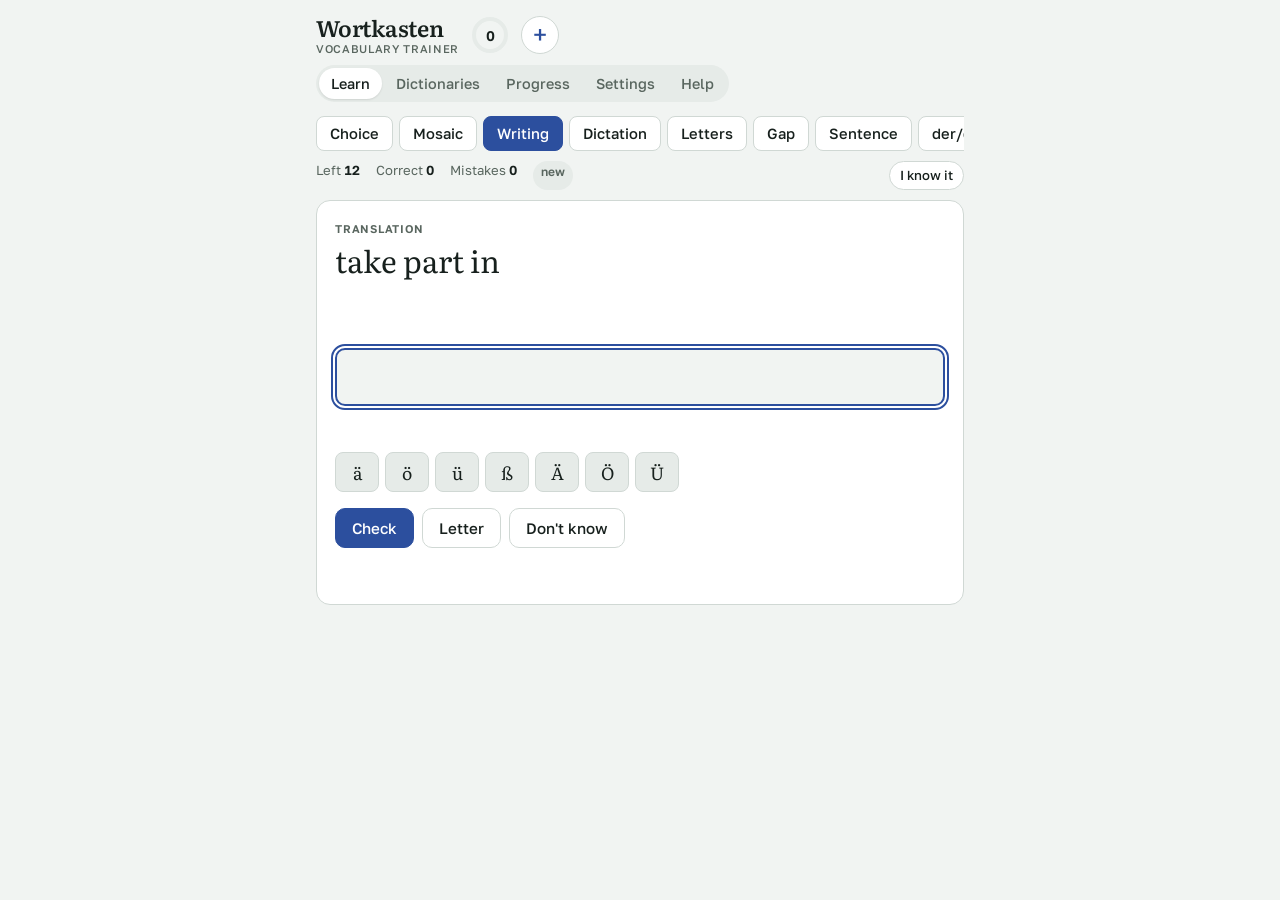
==== index.html @ f20351fc "Add files via upload" ====
<!doctype html>
<html lang="en">
<head>
<meta charset="utf-8">
<meta name="viewport" content="width=device-width,initial-scale=1,viewport-fit=cover">
<meta name="apple-mobile-web-app-capable" content="yes">
<meta name="mobile-web-app-capable" content="yes">
<meta name="apple-mobile-web-app-title" content="Wortkasten">
<meta name="apple-mobile-web-app-status-bar-style" content="default">
<meta name="theme-color" content="#F1F4F2">
<link rel="apple-touch-icon" href="icon.png">
<link rel="icon" type="image/png" href="icon.png">
<script>window.WK_STANDALONE=true;</script>
<style>:root{padding-top:env(safe-area-inset-top,0px);padding-bottom:env(safe-area-inset-bottom,0px)}body{margin:0}img{max-width:100%}[hidden]{display:none!important}</style>
</head>
<body>
<title>Wortkasten</title>
<meta name="claude:viewport-fit-sides" content="cover">
<link rel="preconnect" href="https://fonts.googleapis.com">
<link rel="preconnect" href="https://fonts.gstatic.com" crossorigin>
<link rel="stylesheet" href="https://fonts.googleapis.com/css2?family=Golos+Text:wght@400;500;600&family=Literata:opsz,wght@7..72,400;7..72,600&display=swap">
<style>
/* Layout: one narrow column, app header with view switcher, exercise switcher as chips, a single task card. */
:root{
  --bg:#F1F4F2; --surface:#FFFFFF; --surface2:#E6EBE8; --line:#D0D8D4;
  --fg:#17201D; --muted:#59665F;
  --accent:#2C4F9E; --accent-fg:#FFFFFF; --accent-soft:#E2E8F6;
  --ok:#1F7446; --ok-soft:#DFF0E6; --err:#B0281F; --err-soft:#F7E0DD;
  --hint:#8F620E; --hint-soft:#F5EAD2;
  --p-done:#1F3B73; --p-review:#1B8A84; --p-learn:#7FC6DA;
  --p-done-soft:#E1E7F4; --p-review-soft:#D8EFED; --p-learn-soft:#DDF0F6; --p-learn-ink:#1C6377; --p-known:#A9B6CC;
  --font-ui:"Golos Text", system-ui, -apple-system, "Segoe UI", Roboto, sans-serif;
  --font-word:"Literata", Georgia, "Times New Roman", serif;
}
@media (prefers-color-scheme: dark){
  :root:not([data-theme="light"]){
    --bg:#111513; --surface:#1A201D; --surface2:#242B28; --line:#34403B;
    --fg:#E5ECE8; --muted:#9AA8A1;
    --accent:#8EA9F2; --accent-fg:#0E1526; --accent-soft:#232E4A;
    --ok:#6FCB95; --ok-soft:#1C3327; --err:#F08C80; --err-soft:#3E2220;
    --hint:#E2B45E; --hint-soft:#3A2F18;
    --p-done:#7D9BE8; --p-review:#3DBDB1; --p-learn:#2E7488;
    --p-done-soft:#1E2943; --p-review-soft:#173733; --p-learn-soft:#183039; --p-learn-ink:#8FD3E6; --p-known:#4E5D7A;
    color-scheme:dark;
  }
}
:root[data-theme="dark"]{
  --bg:#111513; --surface:#1A201D; --surface2:#242B28; --line:#34403B;
  --fg:#E5ECE8; --muted:#9AA8A1;
  --accent:#8EA9F2; --accent-fg:#0E1526; --accent-soft:#232E4A;
  --ok:#6FCB95; --ok-soft:#1C3327; --err:#F08C80; --err-soft:#3E2220;
  --hint:#E2B45E; --hint-soft:#3A2F18;
  --p-done:#7D9BE8; --p-review:#3DBDB1; --p-learn:#2E7488;
  --p-done-soft:#1E2943; --p-review-soft:#173733; --p-learn-soft:#183039; --p-learn-ink:#8FD3E6; --p-known:#4E5D7A;
  color-scheme:dark;
}
*{box-sizing:border-box}
html,body{background:var(--bg)}
body{color:var(--fg);font-family:var(--font-ui);font-size:16px;line-height:1.45;-webkit-text-size-adjust:100%}
button{font-family:inherit}
.wrap{max-width:680px;margin:0 auto;padding-left:max(16px,env(safe-area-inset-left,0px));padding-right:max(16px,env(safe-area-inset-right,0px));padding-block:10px 48px}
header.top{display:flex;align-items:center;justify-content:space-between;gap:10px 16px;flex-wrap:wrap;padding-block:6px 12px}
.brand{font-family:var(--font-word);font-weight:600;font-size:1.4rem;letter-spacing:-.01em;line-height:1.1}
.brand small{display:block;font-family:var(--font-ui);font-size:.7rem;font-weight:500;color:var(--muted);letter-spacing:.06em;text-transform:uppercase;margin-top:2px}
nav.views{display:flex;background:var(--surface2);border-radius:999px;padding:3px;gap:2px;max-width:100%;overflow-x:auto}
nav.views button{flex:none;border:0;background:transparent;color:var(--muted);font-weight:500;font-size:.9rem;padding:7px 12px;border-radius:999px;cursor:pointer}
nav.views button.on{background:var(--surface);color:var(--fg);box-shadow:0 1px 2px rgba(0,0,0,.1)}
.chips{display:flex;gap:6px;overflow-x:auto;padding-block:2px 10px;scrollbar-width:none}
.chips::-webkit-scrollbar{display:none}
.chip{flex:none;border:1px solid var(--line);background:var(--surface);color:var(--fg);font-weight:500;font-size:.92rem;padding:8px 13px;border-radius:8px;cursor:pointer}
.chip.on{background:var(--accent);border-color:var(--accent);color:var(--accent-fg)}
.stat{display:flex;gap:6px 16px;flex-wrap:wrap;font-size:.82rem;color:var(--muted);padding-block:0 10px;font-variant-numeric:tabular-nums}
.stat b{color:var(--fg);font-weight:600}
.pill{display:inline-block;font-size:.75rem;font-weight:600;padding:2px 8px;border-radius:999px;background:var(--surface2);color:var(--muted)}
.pill.new{background:var(--surface2);color:var(--muted)}
.pill.learning{background:var(--p-learn-soft);color:var(--p-learn-ink)}
.pill.review{background:var(--p-review-soft);color:var(--p-review)}
.pill.done{background:var(--p-done-soft);color:var(--p-done)}
.pill.known{background:var(--surface2);color:var(--muted)}
.knowbtn{margin-left:auto;border:1px solid var(--line);background:var(--surface);color:var(--fg);font:inherit;font-size:.82rem;font-weight:500;padding:4px 10px;border-radius:999px;cursor:pointer}
.knowbtn:focus-visible{outline:2px solid var(--accent);outline-offset:2px}
.listen{display:flex;flex-direction:column;gap:10px}
.listen .row{gap:8px}
.play svg{width:18px;height:18px;vertical-align:-3px;margin-right:6px}
.arts{display:grid;grid-template-columns:repeat(3,1fr);gap:8px}
.art{font-family:var(--font-word);font-size:1.3rem;padding:14px 8px;border:1px solid var(--line);border-radius:10px;background:var(--surface);color:var(--fg);cursor:pointer}
.art.right{background:var(--ok-soft);border-color:var(--ok)}
.art.wrong{background:var(--err-soft);border-color:var(--err)}
.art:disabled{cursor:default;color:var(--fg)}
.art:focus-visible{outline:2px solid var(--accent);outline-offset:2px}
.selrow{display:flex;gap:10px;align-items:baseline;padding:9px 2px;border-top:1px solid var(--line);cursor:pointer;font-size:.95rem}
.selrow input{width:20px;height:20px;accent-color:var(--accent);flex:none;align-self:center}
.selbar{display:flex;gap:8px;flex-wrap:wrap;align-items:center;position:sticky;top:env(safe-area-inset-top,0px);background:var(--bg);padding-block:8px;z-index:5}
.tbtn{background:none;border:0;color:var(--bg);font:inherit;font-weight:600;text-decoration:underline;cursor:pointer;padding:0}
.task{background:var(--surface);border:1px solid var(--line);border-radius:14px;padding:20px 18px;display:flex;flex-direction:column;gap:16px;min-height:280px}
.prompt{display:flex;align-items:flex-start;gap:10px}
.prompt-body{flex:1;min-width:0;display:flex;flex-direction:column;gap:4px}
.label{font-size:.7rem;letter-spacing:.07em;text-transform:uppercase;color:var(--muted);font-weight:600}
.prompt-main{font-family:var(--font-word);font-size:clamp(1.4rem,5.6vw,1.9rem);line-height:1.25;overflow-wrap:anywhere}
.prompt-main.sm{font-size:clamp(1.12rem,4.5vw,1.35rem)}
.say{flex:none;width:40px;height:40px;border-radius:50%;border:1px solid var(--line);background:var(--surface);color:var(--accent);display:grid;place-items:center;cursor:pointer}
.say svg{width:18px;height:18px}
.options{display:grid;gap:8px}
.opt{text-align:left;border:1px solid var(--line);background:var(--surface);color:var(--fg);font-family:var(--font-word);font-size:1.1rem;padding:12px 14px;border-radius:10px;cursor:pointer;display:flex;gap:10px;align-items:baseline}
.opt .n{font-family:var(--font-ui);font-size:.75rem;color:var(--muted);font-variant-numeric:tabular-nums}
.opt.right{background:var(--ok-soft);border-color:var(--ok)}
.opt.wrong{background:var(--err-soft);border-color:var(--err)}
.opt:disabled{cursor:default;color:var(--fg)}
input.answer{width:100%;font-family:var(--font-word);font-size:1.25rem;padding:12px 14px;border:2px solid var(--line);border-radius:10px;background:var(--bg);color:var(--fg)}
input.answer:focus{outline:none;border-color:var(--accent)}
input.answer.bad{border-color:var(--err);background:var(--err-soft)}
input.answer.good{border-color:var(--ok);background:var(--ok-soft)}
.keys{display:flex;gap:6px;flex-wrap:wrap}
.key{min-width:44px;height:40px;border:1px solid var(--line);border-radius:8px;background:var(--surface2);color:var(--fg);font-family:var(--font-word);font-size:1.1rem;cursor:pointer}
.actions{display:flex;gap:8px;flex-wrap:wrap;align-items:center}
.btn{border:1px solid var(--line);background:var(--surface);color:var(--fg);font-weight:500;font-size:.95rem;padding:10px 16px;border-radius:10px;cursor:pointer;line-height:1.2}
.btn.primary{background:var(--accent);border-color:var(--accent);color:var(--accent-fg)}
.btn.sm{padding:6px 11px;font-size:.85rem;border-radius:8px}
.btn.danger{color:var(--err);border-color:var(--err)}
.btn.armed{background:var(--err);border-color:var(--err);color:#fff}
.btn:disabled{opacity:.45;cursor:default}
:is(.btn,.chip,.opt,.tile,.mt,.key,.say,nav.views button,summary,input,select,textarea):focus-visible{outline:2px solid var(--accent);outline-offset:2px}
.feedback{font-size:.95rem;display:flex;flex-direction:column;gap:4px;min-height:1.3em}
.feedback .ok{color:var(--ok);font-weight:600}
.feedback .err{color:var(--err);font-weight:600}
.feedback .ex{color:var(--muted);font-size:.9rem}
.feedback .ex i{font-style:normal;color:var(--fg);font-family:var(--font-word)}
.hintline{font-family:var(--font-word);letter-spacing:.2em;color:var(--hint);font-size:1.1rem;min-height:1.2em}
.tiles{display:flex;flex-wrap:wrap;gap:8px}
.tile{min-width:44px;height:46px;padding:0 12px;font-family:var(--font-word);font-size:1.15rem;border:1px solid var(--line);border-radius:8px;background:var(--surface2);color:var(--fg);cursor:pointer}
.tile.used{visibility:hidden}
.tile.flash{animation:shake .3s;border-color:var(--err);background:var(--err-soft)}
.tile.hinted{border-color:var(--hint);background:var(--hint-soft)}
.slots{display:flex;flex-wrap:wrap;gap:4px 3px;font-family:var(--font-word);font-size:1.5rem;min-height:2.2rem}
.slot{min-width:1.05em;border-bottom:2px solid var(--line);text-align:center;padding:0 1px;min-height:1.5em}
.slot.space{border:0;min-width:.55em}
.slot.filled{border-color:var(--accent)}
.built{font-family:var(--font-word);font-size:1.3rem;line-height:1.6;min-height:2.2em;display:flex;flex-wrap:wrap;gap:4px 8px;align-items:baseline;border-bottom:2px solid var(--line);padding-bottom:6px}
.built .ph{color:var(--muted)}
.sentence{font-family:var(--font-word);font-size:1.3rem;line-height:1.9;overflow-wrap:anywhere}
.gap{display:inline-block;min-width:3.5ch;border-bottom:2px solid var(--line);padding:0 3px;line-height:1.3}
.gap.cur{border-color:var(--accent);background:var(--accent-soft)}
.gap.done{border-color:var(--ok);color:var(--ok)}
.gap .rest{color:var(--muted);letter-spacing:.1em}
.trn{font-family:-apple-system,"Segoe UI","Noto Sans","DejaVu Sans","Lucida Sans Unicode",sans-serif;color:var(--muted);font-weight:400;font-size:.85em;letter-spacing:0;font-style:normal}
.trn.blk{display:block;font-size:.78em}
.prompt-body .trn{font-size:1.02rem}
.dlang{font-size:14px;padding:5px 6px;border:1px solid var(--line);border-radius:8px;background:var(--surface);color:var(--fg);max-width:100%}
.base{font-size:.95rem;color:var(--hint);letter-spacing:normal;font-family:var(--font-ui)}
.msg{font-size:.93rem;min-height:1.35em;color:var(--muted)}
.msg.warn{color:var(--hint)} .msg.err{color:var(--err)}
mark.fix{background:var(--err-soft);color:var(--err);border-radius:3px;padding:0 1px;text-decoration:underline}
mark.hint{background:var(--hint-soft);color:var(--hint);border-radius:3px;padding:0 1px}
.gap.warn{border-color:var(--hint);color:var(--fg)}
.gap.shown{border-color:var(--err);color:var(--err)}
.sub-inline{color:var(--muted);font-size:.88rem}
.seg-tabs{display:flex;gap:4px;flex-wrap:wrap}
.seg-tabs button{border:1px solid var(--line);background:var(--surface);color:var(--muted);font-size:.85rem;font-weight:500;padding:6px 10px;border-radius:8px;cursor:pointer}
.seg-tabs button.on{background:var(--fg);border-color:var(--fg);color:var(--bg)}
.wr{display:flex;gap:12px;align-items:center;padding-block:8px;border-top:1px solid var(--line)}
.wtxt{flex:1;min-width:0;display:flex;flex-direction:column;overflow-wrap:anywhere}
.wtxt .wf{font-family:var(--font-word)}
.wtxt .wt{font-size:.85rem;color:var(--muted)}
.wm{width:112px;flex:none;display:flex;flex-direction:column;gap:3px;align-items:flex-end}
.meter{width:100%;height:6px;background:var(--surface2);border-radius:999px;overflow:hidden}
.meter span{display:block;height:100%;border-radius:999px}
.brandrow{display:flex;align-items:center;gap:12px}
.addbtn{width:38px;height:38px;border-radius:50%;border:1px solid var(--line);background:var(--surface);color:var(--accent);font-size:1.6rem;line-height:1;cursor:pointer;display:grid;place-items:center;padding:0 0 2px}
.addbtn:focus-visible{outline:2px solid var(--accent);outline-offset:2px}
.sheet{position:fixed;inset:0;z-index:40;background:rgba(10,15,13,.38);display:flex;align-items:flex-end;justify-content:center}
.sheet-in{background:var(--bg);width:100%;max-width:560px;max-height:calc(100% - env(safe-area-inset-top,0px) - 24px);overflow:auto;border-radius:16px 16px 0 0;padding-top:16px;padding-bottom:calc(20px + env(safe-area-inset-bottom,0px));padding-left:max(16px,env(safe-area-inset-left,0px));padding-right:max(16px,env(safe-area-inset-right,0px));display:flex;flex-direction:column;gap:12px;box-shadow:0 -6px 24px rgba(0,0,0,.18)}
@media (min-width:700px){.sheet{align-items:center}.sheet-in{border-radius:16px}}
.sheet-head{display:flex;justify-content:space-between;align-items:center;gap:8px}
.sheet .field input,.sheet .field textarea,.sheet .field select{font-family:var(--font-ui);font-size:16px;padding:9px 11px;border:1px solid var(--line);border-radius:8px;background:var(--surface);color:var(--fg);width:100%}
.sheet details summary{cursor:pointer;color:var(--accent);font-size:.9rem}
.sheet details[open]{display:flex;flex-direction:column;gap:10px}
.recent{display:flex;flex-wrap:wrap;gap:6px}
.recent span{font-size:.85rem;background:var(--surface2);padding:3px 8px;border-radius:999px}
.linkbtn{background:none;border:0;padding:0;color:var(--accent);font:inherit;font-size:.88rem;cursor:pointer;text-decoration:underline;align-self:flex-start}
.wr[data-wid]{cursor:pointer}
.streak{border:0;background:none;padding:0;cursor:pointer;display:grid;place-items:center;border-radius:50%}
.kpis{display:flex;gap:14px 28px;flex-wrap:wrap;align-items:center}
.kpi{display:flex;gap:12px;align-items:center}
.kv{font-family:var(--font-word);font-size:2rem;font-weight:600;line-height:1.05;font-variant-numeric:tabular-nums}
.ks{font-size:.8rem;color:var(--muted);font-variant-numeric:tabular-nums}
.boxes{display:grid;gap:6px;height:180px}
.box{display:flex;flex-direction:column;align-items:center;gap:4px;min-width:0;height:100%}
.bwrap{flex:1;width:100%;display:flex;flex-direction:column;align-items:center;justify-content:flex-end;gap:3px;min-height:0}
.bb{width:100%;max-width:46px;border-radius:5px 5px 0 0}
.bv{font-size:.82rem;font-weight:600;font-variant-numeric:tabular-nums}
.bl{font-size:.68rem;color:var(--muted);text-align:center;line-height:1.15;min-height:2.3em}
.miles{display:flex;gap:8px;flex-wrap:wrap}
.mile{display:flex;flex-direction:column;gap:1px;padding:8px 12px;border:1px dashed var(--line);border-radius:10px;min-width:76px;font-size:.78rem;color:var(--muted);max-width:100%}
.mile b{font-family:var(--font-word);font-size:1.15rem;color:var(--muted)}
.mile.on{border:1px solid var(--p-done);background:var(--p-done-soft)}
.mile.on b{color:var(--p-done)}
.mile .prize{color:var(--fg);overflow-wrap:anywhere}
.ansbox{display:flex;flex-direction:column;gap:4px}
.under{display:flex;justify-content:space-between;gap:10px;min-height:1.6em;align-items:baseline}
.corr{font-family:var(--font-word);font-size:1.15rem;color:var(--err)}
.lay{font-size:.78rem;color:var(--muted)}
.wn{font-size:.75rem;color:var(--muted);font-variant-numeric:tabular-nums;white-space:nowrap}
.mosaic{display:grid;grid-template-columns:1fr 1fr;gap:8px}
.mcol{display:flex;flex-direction:column;gap:8px;min-width:0}
.mt{text-align:left;border:1px solid var(--line);background:var(--surface);color:var(--fg);font-size:1rem;padding:10px 12px;border-radius:10px;cursor:pointer;min-height:52px;overflow-wrap:anywhere}
.mt.f{font-family:var(--font-word);font-size:1.05rem}
.mt.sel{border-color:var(--accent);background:var(--accent-soft)}
.mt.done{opacity:.3;pointer-events:none}
.mt.bad{animation:shake .3s;border-color:var(--err);background:var(--err-soft)}
@keyframes shake{0%,100%{transform:translateX(0)}25%{transform:translateX(-4px)}75%{transform:translateX(4px)}}
@media (prefers-reduced-motion:reduce){*{animation:none!important;transition:none!important}}
.summary{display:flex;flex-direction:column;gap:12px;align-items:flex-start}
.summary h2{font-family:var(--font-word);font-weight:600;font-size:1.4rem;margin:0}
.summary p{margin:0;color:var(--muted)}
.toast{display:flex;gap:14px;align-items:center;position:fixed;left:50%;bottom:calc(20px + env(safe-area-inset-bottom,0px));transform:translateX(-50%);background:var(--fg);color:var(--bg);padding:10px 16px;border-radius:10px;font-size:.92rem;max-width:calc(100% - 32px);z-index:20;box-shadow:0 4px 16px rgba(0,0,0,.2)}
/* lists & panels */
.panel{background:var(--surface);border:1px solid var(--line);border-radius:14px;padding:16px;display:flex;flex-direction:column;gap:12px}
.stack{display:flex;flex-direction:column;gap:12px}
h2.h{font-family:var(--font-word);font-weight:600;font-size:1.25rem;margin:4px 0 0;text-wrap:balance}
.note{font-size:.88rem;color:var(--muted);margin:0;max-width:62ch}
.row{display:flex;gap:8px;align-items:center;flex-wrap:wrap}
.dict{display:flex;flex-direction:column;gap:8px;padding-block:12px;border-top:1px solid var(--line)}
.dict:first-child{border-top:0;padding-top:0}
.dict-head{display:flex;gap:10px;align-items:flex-start}
.dict-name{flex:1;min-width:0;font-weight:600;overflow-wrap:anywhere}
.dict-meta{font-size:.82rem;color:var(--muted);font-weight:400;font-variant-numeric:tabular-nums}
.switch{position:relative;width:44px;height:26px;flex:none}
.switch input{position:absolute;inset:0;opacity:0;margin:0;cursor:pointer}
.switch span{position:absolute;inset:0;border-radius:999px;background:var(--surface2);border:1px solid var(--line);pointer-events:none}
.switch span::after{content:"";position:absolute;top:3px;left:3px;width:18px;height:18px;border-radius:50%;background:var(--muted);transition:transform .15s}
.switch input:checked+span{background:var(--accent);border-color:var(--accent)}
.switch input:checked+span::after{transform:translateX(18px);background:var(--accent-fg)}
.switch input:focus-visible+span{outline:2px solid var(--accent);outline-offset:2px}
.pbar{display:flex;height:8px;border-radius:999px;background:var(--surface2);overflow:hidden}
.pbar.big{height:14px}
.seg.done{background:var(--p-done)} .seg.known{background:var(--p-known)} .seg.review{background:var(--p-review)} .seg.learning{background:var(--p-learn)}
.legend{display:flex;gap:6px 14px;flex-wrap:wrap;font-size:.82rem;color:var(--muted);font-variant-numeric:tabular-nums}
.legend i{display:inline-block;width:10px;height:10px;border-radius:3px;margin-right:5px;vertical-align:-1px}
.bignum{font-family:var(--font-word);font-size:2.6rem;font-weight:600;line-height:1;font-variant-numeric:tabular-nums}
.bignum small{font-family:var(--font-ui);font-size:1rem;font-weight:400;color:var(--muted)}
.days{display:grid;grid-template-columns:repeat(14,1fr);gap:4px;align-items:end;height:80px}
.day{background:var(--accent);border-radius:3px 3px 0 0;min-height:2px}
.day.zero{background:var(--surface2)}
.dayl{display:grid;grid-template-columns:repeat(14,1fr);gap:4px;font-size:.66rem;color:var(--muted);text-align:center;font-variant-numeric:tabular-nums}
.words{display:flex;flex-direction:column}
.w{display:flex;gap:10px;align-items:baseline;padding:9px 2px;border-top:1px solid var(--line);cursor:pointer;background:none;border-left:0;border-right:0;border-bottom:0;color:var(--fg);text-align:left;font-size:.95rem;width:100%}
.w .wf{font-family:var(--font-word);flex:1;min-width:0;overflow-wrap:anywhere}
.w .wt{flex:1;min-width:0;color:var(--muted);overflow-wrap:anywhere}
.form{display:grid;gap:10px;padding:12px;border:1px solid var(--line);border-radius:10px;background:var(--bg);margin-block:6px}
.form label,.field{display:flex;flex-direction:column;gap:4px;font-size:.82rem;color:var(--muted)}
.form input,.form textarea,.field input,.field select,.field textarea,textarea.big{font-family:var(--font-ui);font-size:16px;padding:9px 11px;border:1px solid var(--line);border-radius:8px;background:var(--surface);color:var(--fg);width:100%}
textarea.big{min-height:140px;font-family:ui-monospace,Menlo,Consolas,monospace;font-size:14px}
.tablewrap{overflow-x:auto;border:1px solid var(--line);border-radius:8px}
table.prev{border-collapse:collapse;font-size:.85rem;min-width:100%}
table.prev td,table.prev th{padding:6px 8px;border-bottom:1px solid var(--line);text-align:left;white-space:nowrap;max-width:240px;overflow:hidden;text-overflow:ellipsis}
table.prev select{font-size:14px;padding:4px;border:1px solid var(--line);border-radius:6px;background:var(--surface);color:var(--fg)}
details.set{background:var(--surface);border:1px solid var(--line);border-radius:12px}
details.set>summary{padding:14px 16px;font-weight:600;cursor:pointer;list-style:none;display:flex;justify-content:space-between;gap:8px}
details.set>summary::-webkit-details-marker{display:none}
details.set>summary::after{content:"+";color:var(--muted);font-weight:400}
details.set[open]>summary::after{content:"−"}
.setbody{padding:0 16px 16px;display:flex;flex-direction:column;gap:2px}
.sr{display:flex;align-items:center;justify-content:space-between;gap:12px;padding-block:8px;border-top:1px solid var(--line);font-size:.93rem}
.sr:first-child{border-top:0}
.sr>span{flex:1;min-width:0}
.sr input[type=number]{width:84px;font-size:16px;padding:6px 8px;border:1px solid var(--line);border-radius:8px;background:var(--bg);color:var(--fg);text-align:right;font-variant-numeric:tabular-nums}
.sr select,.sr input[type=text]{font-size:16px;padding:6px 8px;border:1px solid var(--line);border-radius:8px;background:var(--bg);color:var(--fg);max-width:55%}
.sr input[type=checkbox]{width:22px;height:22px;accent-color:var(--accent)}
.sub{font-size:.78rem;color:var(--muted);display:block}
.stages{width:100%;border-collapse:collapse;font-size:.88rem;font-variant-numeric:tabular-nums}
.stages th{font-weight:500;color:var(--muted);text-align:left;padding:4px}
.stages td{padding:4px}
.stages input{width:64px;font-size:16px;padding:5px 6px;border:1px solid var(--line);border-radius:6px;background:var(--bg);color:var(--fg);text-align:right}
.empty{color:var(--muted);text-align:left;display:flex;flex-direction:column;gap:12px;align-items:flex-start}
.empty b{color:var(--fg)}

.libl{display:flex;flex-direction:column}
.libi{display:flex;gap:12px;align-items:center;padding-block:10px;border-top:1px solid var(--line)}
.libi:first-child{border-top:0}
.help{background:var(--surface);border:1px solid var(--line);border-radius:14px;padding:18px 18px 8px;display:flex;flex-direction:column;gap:4px}
.help h2.h{margin:0 0 6px}
.help section{padding-block:10px;border-top:1px solid var(--line)}
.help section:first-of-type{border-top:0;padding-top:0}
.help h3{font-family:var(--font-word);font-weight:600;font-size:1.08rem;margin:0 0 6px;text-wrap:balance}
.help p,.help li{max-width:65ch;margin:0 0 8px;font-size:.95rem}
.help ol,.help ul{margin:0 0 8px;padding-left:1.3em}
.help i{font-family:var(--font-word)}
</style>

<div class="wrap">
  <header class="top">
    <div class="brandrow"><div class="brand">Wortkasten<small id="sub"></small></div><button class="streak" id="streak"></button><button class="addbtn" id="addw">+</button></div>
    <nav class="views">
      <button data-view="learn"></button>
      <button data-view="dicts"></button>
      <button data-view="progress"></button>
      <button data-view="settings"></button>
      <button data-view="help"></button>
    </nav>
  </header>
  <main id="view"></main>
</div>
<div class="toast" id="toast" hidden></div>
<div class="sheet" id="sheet" hidden><div class="sheet-in" id="sheetin" role="dialog" aria-modal="true"></div></div>
<script>
'use strict';
/* ===================== interface languages ===================== */
const LANGS={en:'English',de:'Deutsch',be:'Беларуская'};
const LOCALE={en:'en-GB',de:'de-DE',be:'be-BY'};
const I18N={
en:{
  sub:'vocabulary trainer', nav_learn:'Learn', nav_dicts:'Dictionaries', nav_progress:'Progress', nav_settings:'Settings', nav_help:'Help', nav_aria:'Sections',
  ex_choice:'Choice', exh_choice:'Pick the right answer',
  ex_mosaic:'Mosaic', exh_mosaic:'Match words with translations',
  ex_writing:'Writing', exh_writing:'Type the word',
  ex_letters:'Letters', exh_letters:'Build the word from letters',
  ex_cloze:'Gap', exh_cloze:'Type the word into the sentence',
  ex_phrase:'Sentence', exh_phrase:'Build the sentence from words',
  all_off:'All exercises are switched off.', all_off2:'Turn on at least one in Settings.', ex_aria:'Exercise',
  st_left:'Left', st_ok:'Correct', st_bad:'Mistakes', pill_new:'new', pill_score:'score {s}/{t}', pill_rev:'review {a}/{b}', pill_done:'learned',
  lbl_tr:'Translation', lbl_word:'Word', lbl_trs:'Sentence translation', say:'Pronounce',
  ev_learned:'Word learned. First review on {d}.', ev_stage:'Review passed. Next one on {d}.', ev_done:'All reviews passed. The word is fully learned.', ev_dropped:'The word went back to learning.',
  e_nodicts:'No dictionaries yet.', e_nodicts2:'Load your own dictionary in Dictionaries.',
  e_noact:'No active dictionaries.', e_noact2:'Switch on a dictionary in Dictionaries.',
  e_noex:'This exercise needs examples.', e_noex_cloze:'No example in the active dictionaries contains its word. Mark it with curly braces, e.g.: Ich {nehme} an einem Kongress {teil}.', e_noex_phrase:'The active dictionaries have no usage examples.',
  e_mosaic:'Mosaic needs at least two words.', e_nothing:'Nothing to learn right now.', e_nothing2:'All words in the active dictionaries are learned or waiting for review.', e_next:' Next review: {d}.', open_dicts:'Open dictionaries',
  round_done:'Round complete', round_res:'Answers: {n}, correct: {ok}.', round_learned:' Moved to review: {n} {w}.', next_round:'Next round',
  correct:'Correct', wrong:'Wrong', next:'Next', mosaic_lbl:'Match each word with its translation',
  your_answer_aria:'Your answer', btn_check:'Check', btn_letter:'Letter', btn_skip:"Don't know", layout_fixed:'keyboard layout fixed',
  gap_n:'Gap {i} of {n}', hint_lbl:'Hint', res_skip:"Don't know", res_err:'With a mistake', res_err_p:'With a mistake', round_retry:' Mistakes to repeat in the next round: {n}.',
  your_answer:'Your answer:', right_answer:'Correct answer:', built_aria:'Assembled word',
  t_won:'Hard word conquered: {w}', t_mile:'Milestone: {m} words learned!', t_prize:' Your prize: {p}', streak_aria:'{n} {d} in a row, today {a} of {g} answers',
  save_fail:"The browser won't let the app save data. Make a backup in Settings.", tap_again:'Tap again',
  /* dictionaries */
  d_title:'Dictionaries', d_load:'Load dictionary',
  d_note:'Progress belongs to the word, not to the dictionary: identical words from different dictionaries are merged, and what you have learned counts everywhere.',
  d_seq:'New words come one dictionary at a time, starting with the top active one{cur}. Change the order with the arrows.', d_seq_cur:' (now: “{n}”)', d_all:'New words come from all active dictionaries at once.',
  d_toggle:'Learn this dictionary', d_active:'Active: {n}', d_meta:'{n} {w} · learned {d} · in review {r} · learning {l}',
  b_words:'Words', b_up:'Up', b_down:'Down', b_save:'Save', b_rename:'Rename', b_export:'Export', b_delete:'Delete',
  d_empty:'No dictionaries yet. Load a table or paste a word list.', d_deleted:'Dictionary deleted',
  w_back:'← Dictionaries', w_search:'Search', w_add:'Add word', w_none:'Nothing found.',
  s_new:'new', s_learning:'learning', s_review:'review', s_done:'learned',
  f_word:'Word (in the language you are learning)', f_tr:'Translation', f_ex:'Example. For the Gap exercise, put the word in curly braces: Ich {nehme} an … {teil}.', f_exT:'Example translation',
  f_exn:'Example {n}', f_exTn:'Translation of example {n}',
  f_manual:'The gap is marked by hand.', f_auto:'Gap found automatically: {s}', f_nf:'The word was not found in the example. Put it in curly braces for the Gap exercise.', f_noex:'Without an example the word will not appear in Gap and Sentence.',
  b_cancel:'Cancel', b_reset_w:'Reset progress', b_del_w:'Delete word', t_need_wt:'A word and a translation are required', t_saved:'Saved', t_w_reset:'Word progress reset',
  ex_dictation:'Dictation', exh_dictation:'Listen and type', ex_article:'der/die/das', exh_article:'Pick the article',
  lbl_listen:'Listen and type', b_play:'Listen', b_slow:'Slowly', e_noaudio:'Dictation needs speech output, and this browser has none.',
  e_nonouns:'No nouns with an article.', e_nonouns2:'Write nouns with der, die or das in front, e.g. das Haus.', lbl_article:'Article',
  know:'I know it', t_known:'Marked as known: {w}', undo:'Undo', s_known:'known', wp_known:'Known', bx_known:'Known', d_meta_k:' · known {k}',
  f_known:'I know it', f_unknow:'Back to learning', sel_known:'Mark known words', sel_do:'Mark ({n})', sel_note:'Tick the words you already know. They will not appear in exercises.', t_marked:'Marked as known: {n}',
  dc_mode:'What to dictate', dc_word:'the word', dc_phrase:'a sentence from the examples', dc_mixed:'alternate', dc_tr:'Show the translation',
  ar_conf:'Confident after correct answers in a row', ar_note:'Article practice does not change the word score: it only checks the gender.', p_art:'Articles: confident {a} of {b}',
  fl_tr:'Transcription', f_trn:'Transcription (shown next to the word, never typed)', d_lang:'Language', d_lang_def:'default ({l})',
  g_tr:'Transcription', g_tr_s:'Shown next to the word only where the word itself is not the answer', g_tr_always:'show with the word', g_tr_after:'only after the answer', g_tr_never:'do not show',
  add_title:'Add words', add_aria:'Add words', add_dict:'Dictionary', add_newdict:'New dictionary…', add_newname:'Name of the new dictionary', add_def_name:'Lessons',
  add_one:'One by one', add_list:'As a list', add_btn:'Add', add_list_btn:'Add the list', add_list_ph:'one word per line, e.g.\nreliable [rɪˈlaɪəbl] — надёжный\ndie Stelle — место', add_done:'Added: {n}', add_ex:'+ example', add_close:'Close',
  add_note:'Words added here come first among new words for the next two weeks.', add_dup:'Already in your dictionaries — added to this one too', edit:'Edit the word', edit_title:'Edit word',
  lib_title:'Ready-made dictionaries', lib_note:'Lists published together with the app. Pick one for your level.', lib_all:'All', lib_choose:'Choose',
  i_title:'Load dictionary', i_name:'Dictionary name', i_name_ph:'e.g. B1 — Kapitel 3', i_file:'File: Excel (.xlsx), CSV, TSV or text', i_paste:'Or paste a list, one word per line',
  i_note:'Columns: word, translation, example, example translation; up to two more examples with translations can follow. Only word and translation are required. Separator: tab, semicolon, comma or dash. A Quizlet export works as it is. You can reassign the columns in the next step.',
  i_next:'Next', i_xlsx_fail:"Couldn't load the Excel module. Save the table as CSV and try again.", i_read_fail:"Couldn't read the file.", i_need:'Choose a file or paste a list',
  i_back:'← Back', i_check:'Check the columns', i_head:'The first row contains headers', i_col:'Column {i}',
  fl_w:'Word', fl_t:'Translation', fl_ex:'Example', fl_exT:'Example translation', fl_skip:'Skip',
  i_rows:'Rows to load: {n}. Rows without a word or a translation are skipped.', i_do:'Load {n} {r}', i_need_cols:'Mark the Word and Translation columns', i_newname:'New dictionary',
  i_done:'Loaded: {n}', i_merged:' ({m} were already in other dictionaries — progress kept)',
  file_note:'If the file did not download, copy the text and save it, for example in Notes or as {n}.', b_copy:'Copy', t_copied:'Copied', t_selected:'Selected — copy it manually',
  /* progress */
  p_title:'Progress', p_streak:'Days in a row', p_today:'today {a} of {g}', p_best:'Record', p_won:'Hard words conquered', p_boxes:'Boxes', p_learned:'learned {d} of {t}',
  bx_new:'New', bx_learn:'Learning', bx_rev:'Review {i}', bx_done:'Learned', p_miles:'Milestones', p_togo:'{n} to go',
  p_days:'Answers in the last 14 days', p_bydict:'By dictionary', p_off:' (off)', p_nodicts:'No dictionaries yet.',
  wp_title:'Words', wp_learning:'Learning', wp_review:'In review', wp_done:'Learned', wp_desc:'descending', wp_asc:'ascending', wp_alpha:'A–Z', wp_sort:'Sort',
  wp_rev:'review {a}/{b} · {d}', wp_learned:'learned', wp_err:' · {n} mist.', wp_empty:'Nothing here yet.', wp_all:'Show all {n}',
  /* settings */
  set_title:'Settings', set_lang:'Interface language',
  sec_ex:'Exercises', sec_gen:'General', sec_goal:'Goal and milestones', sec_rep:'Reviewing learned words', sec_forget:'Forgetting (“ice slide”)', sec_audio:'Audio', sec_data:'Data and backup',
  g_cap:'Points per word per day', g_cap_s:'0 = no limit. Lets a word ripen over several days', g_gap:'Pause between counted answers, min', g_gap_s:'A word earns points again only after this pause. 0 = off', n_cap:'Today’s points for this word are used up; it continues tomorrow.', n_gap:'Too soon for points: this word counts again from {h}.', pill_cap:'daily limit reached', pill_gap:'pause until {h}',
  g_thr:'Learned when the score reaches', g_thr_s:'Then the word moves to review', g_reset:'Reset the score after a mistake',
  g_inl:'Words in learning at once', g_inl_s:'New words are added only when there are free places', g_round:'Tasks per round', g_share:'Share of reviews in a round, %',
  g_new:'New words', g_new_seq:'one dictionary at a time', g_new_all:'from all active', g_new_s:'One at a time: the next dictionary starts only when the current one has no new words left',
  g_order:'Learn in dictionary order', g_order_s:'Otherwise new words are picked at random',
  g_dir:'Direction (Choice, Writing)', g_dir_f:'translation → word', g_dir_n:'word → translation', g_dir_b:'both ways',
  g_case:'Case-sensitive', g_case_s:'Useful for German nouns', g_uml:'Accept ae, oe, ue, ss for ä, ö, ü, ß',
  g_auto:'Auto-enter an exact answer', g_auto_s:'The answer is accepted without pressing Check. Earlier gaps in a sentence are always accepted',
  g_autod:'Pause before auto-enter, ms', g_lay:'Fix the keyboard layout', g_lay_s:'Letters typed in the wrong layout are converted by key position and do not count as mistakes',
  g_layk:'Layout of the language you are learning', g_layk_de:'German (QWERTZ)', g_layk_en:'English (QWERTY)',
  g_next:'Move on after a correct answer', g_nextd:'Pause before the next task, ms',
  go_goal:'Daily goal, answers', go_goal_s:'The ring around the streak number fills up as you answer', go_note:'You choose the prize for each milestone yourself. When you reach it, the app will remind you of it.', go_m:'{m} words',
  r_on:'Review learned words', r_on_s:'Otherwise a word counts as fully learned straight away', r_back:'An overdue review sends the word back to learning', r_back_s:'With half of the learned score',
  r_h1:'Review', r_h2:'after, days', r_h3:'show, times', r_h4:'deadline, days', r_add:'Add review', r_del:'Delete review {i}', r_note:'The deadline counts from the day the word reached this review. Not reviewed in time — the word goes back to learning.',
  fg_on:'Take points off for missed days', fg_grace:'Days without practice and without penalty', fg_per:'Points taken off per day', fg_per_s:'From every word in learning',
  sc_plus:'Points for a correct answer', sc_minus:'Penalty for a mistake', c_opts:'Answer options', m_pairs:'Pairs on screen',
  w_len:'Show the word length', w_cost:'— points taken off for this hint', w_first:'Show the first letter', w_lerr:'Show the correct letter after a mistake', w_lerr_s:'The correct beginning of the word appears under the field',
  w_lcost:'Points taken off for a hint letter', w_lcost_s:'Also for the Letter button', w_werr:'Show the whole word after a mistake',
  l_lerr:'Highlight the needed letter after a mistake', cz_base:'Show the dictionary form and translation', cz_len:'Show the gap length', ph_werr:'Highlight the needed word after a mistake', ph_cost:'— points taken off for the hint',
  a_on:'Speak', a_auto:'Speak automatically after an answer', a_lang:'Default language you are learning', a_lang_s:'Language code: de-DE, en-GB, fr-FR… A dictionary can have its own language (Dictionaries → Language)', a_voice:'Voice', a_voice_s:'On iPhone, better voices can be downloaded in Settings → Accessibility → Spoken Content', a_def:'Default', a_rate:'Speech rate', a_test:'Listen',
  dt_note:'All data is stored only on this device, in this browser. Make a backup from time to time — it lets you restore everything on another device.',
  dt_bk:'Make a backup', dt_file:'Restore from a file', dt_paste:'or paste the backup text', dt_restore:'Restore', dt_reset:'Reset all progress', dt_def:'Restore default settings',
  t_notbk:"This doesn't look like a backup", t_notwk:"This doesn't look like a Wortkasten backup", t_restored:'Data restored', t_preset:'Progress reset', t_sreset:'Settings reset',
  pl_words:['word','words'], pl_days:['day','days'], pl_rows:['row','rows'],
  sample_name:'Example: verbs with prepositions'
},
de:{
  sub:'Vokabeltrainer', nav_learn:'Lernen', nav_dicts:'Wörterbücher', nav_progress:'Fortschritt', nav_settings:'Einstellungen', nav_help:'Hilfe', nav_aria:'Bereiche',
  ex_choice:'Auswahl', exh_choice:'Wähle die richtige Antwort',
  ex_mosaic:'Mosaik', exh_mosaic:'Ordne Wörter den Übersetzungen zu',
  ex_writing:'Schreiben', exh_writing:'Schreib das Wort',
  ex_letters:'Buchstaben', exh_letters:'Bilde das Wort aus Buchstaben',
  ex_cloze:'Lücke', exh_cloze:'Setz das Wort in den Satz ein',
  ex_phrase:'Satz', exh_phrase:'Bilde den Satz aus Wörtern',
  all_off:'Alle Übungen sind ausgeschaltet.', all_off2:'Schalte in den Einstellungen mindestens eine ein.', ex_aria:'Übung',
  st_left:'Übrig', st_ok:'Richtig', st_bad:'Fehler', pill_new:'neu', pill_score:'Punkte {s}/{t}', pill_rev:'Wiederholung {a}/{b}', pill_done:'gelernt',
  lbl_tr:'Übersetzung', lbl_word:'Wort', lbl_trs:'Übersetzung des Satzes', say:'Aussprechen',
  ev_learned:'Wort gelernt. Erste Wiederholung am {d}.', ev_stage:'Wiederholung geschafft. Die nächste am {d}.', ev_done:'Alle Wiederholungen geschafft. Das Wort ist endgültig gelernt.', ev_dropped:'Das Wort ist zurück im Lernen.',
  e_nodicts:'Noch keine Wörterbücher.', e_nodicts2:'Lade unter „Wörterbücher“ dein eigenes Wörterbuch.',
  e_noact:'Kein Wörterbuch ist aktiv.', e_noact2:'Schalte unter „Wörterbücher“ ein Wörterbuch ein.',
  e_noex:'Diese Übung braucht Beispielsätze.', e_noex_cloze:'In den aktiven Wörterbüchern gibt es keinen Beispielsatz, in dem das Wort gefunden wird. Markiere es mit geschweiften Klammern, z. B.: Ich {nehme} an einem Kongress {teil}.', e_noex_phrase:'Die aktiven Wörterbücher enthalten keine Beispielsätze.',
  e_mosaic:'Für das Mosaik braucht es mindestens zwei Wörter.', e_nothing:'Gerade gibt es nichts zu lernen.', e_nothing2:'Alle Wörter in den aktiven Wörterbüchern sind gelernt oder warten auf die Wiederholung.', e_next:' Nächste Wiederholung: {d}.', open_dicts:'Wörterbücher öffnen',
  round_done:'Runde beendet', round_res:'Antworten: {n}, davon richtig: {ok}.', round_learned:' In die Wiederholung gewechselt: {n} {w}.', next_round:'Nächste Runde',
  correct:'Richtig', wrong:'Falsch', next:'Weiter', mosaic_lbl:'Ordne jedem Wort seine Übersetzung zu',
  your_answer_aria:'Deine Antwort', btn_check:'Prüfen', btn_letter:'Buchstabe', btn_skip:'Weiß nicht', layout_fixed:'Tastaturlayout korrigiert',
  gap_n:'Lücke {i} von {n}', hint_lbl:'Hinweis', res_skip:'Weiß nicht', res_err:'Mit Fehler', res_err_p:'Mit Fehler', round_retry:' Fehler, die in der nächsten Runde wiederkommen: {n}.',
  your_answer:'Deine Antwort:', right_answer:'Richtig:', built_aria:'Gebildetes Wort',
  t_won:'Schweres Wort besiegt: {w}', t_mile:'Meilenstein: {m} Wörter gelernt!', t_prize:' Deine Belohnung: {p}', streak_aria:'{n} {d} in Folge, heute {a} von {g} Antworten',
  save_fail:'Der Browser lässt die App keine Daten speichern. Mach eine Sicherung in den Einstellungen.', tap_again:'Nochmal tippen',
  d_title:'Wörterbücher', d_load:'Wörterbuch laden',
  d_note:'Der Fortschritt gehört zum Wort, nicht zum Wörterbuch: gleiche Wörter aus verschiedenen Wörterbüchern werden zusammengeführt, und Gelerntes zählt überall.',
  d_seq:'Neue Wörter kommen aus einem Wörterbuch nach dem anderen, zuerst aus dem obersten aktiven{cur}. Die Reihenfolge änderst du mit den Pfeilen.', d_seq_cur:' (jetzt: „{n}“)', d_all:'Neue Wörter kommen aus allen aktiven Wörterbüchern gleichzeitig.',
  d_toggle:'Dieses Wörterbuch lernen', d_active:'Aktiv: {n}', d_meta:'{n} {w} · gelernt {d} · in Wiederholung {r} · im Lernen {l}',
  b_words:'Wörter', b_up:'Nach oben', b_down:'Nach unten', b_save:'Speichern', b_rename:'Umbenennen', b_export:'Exportieren', b_delete:'Löschen',
  d_empty:'Noch keine Wörterbücher. Lade eine Tabelle oder füge eine Wortliste ein.', d_deleted:'Wörterbuch gelöscht',
  w_back:'← Wörterbücher', w_search:'Suchen', w_add:'Wort hinzufügen', w_none:'Nichts gefunden.',
  s_new:'neu', s_learning:'im Lernen', s_review:'Wiederholung', s_done:'gelernt',
  f_word:'Wort (in der Sprache, die du lernst)', f_tr:'Übersetzung', f_ex:'Beispiel. Für die Übung „Lücke“ setz das Wort in geschweifte Klammern: Ich {nehme} an … {teil}.', f_exT:'Übersetzung des Beispiels',
  f_exn:'Beispiel {n}', f_exTn:'Übersetzung von Beispiel {n}',
  f_manual:'Die Lücke ist von Hand markiert.', f_auto:'Lücke automatisch gefunden: {s}', f_nf:'Das Wort wurde im Beispiel nicht gefunden. Setz es für „Lücke“ in geschweifte Klammern.', f_noex:'Ohne Beispiel erscheint das Wort nicht in „Lücke“ und „Satz“.',
  b_cancel:'Abbrechen', b_reset_w:'Fortschritt zurücksetzen', b_del_w:'Wort löschen', t_need_wt:'Wort und Übersetzung sind nötig', t_saved:'Gespeichert', t_w_reset:'Fortschritt des Wortes zurückgesetzt',
  ex_dictation:'Diktat', exh_dictation:'Hör zu und schreib', ex_article:'der/die/das', exh_article:'Wähle den Artikel',
  lbl_listen:'Hör zu und schreib', b_play:'Anhören', b_slow:'Langsam', e_noaudio:'Für das Diktat braucht es Sprachausgabe, und dieser Browser hat keine.',
  e_nonouns:'Keine Substantive mit Artikel.', e_nonouns2:'Schreib Substantive mit der, die oder das davor, z. B. das Haus.', lbl_article:'Artikel',
  know:'Kenne ich schon', t_known:'Als bekannt markiert: {w}', undo:'Rückgängig', s_known:'bekannt', wp_known:'Bekannt', bx_known:'Bekannt', d_meta_k:' · bekannt {k}',
  f_known:'Kenne ich schon', f_unknow:'Zurück ins Lernen', sel_known:'Bekannte markieren', sel_do:'Markieren ({n})', sel_note:'Hake die Wörter an, die du schon kennst. Sie kommen in den Übungen nicht mehr vor.', t_marked:'Als bekannt markiert: {n}',
  dc_mode:'Was diktieren', dc_word:'das Wort', dc_phrase:'einen Satz aus den Beispielen', dc_mixed:'abwechselnd', dc_tr:'Übersetzung zeigen',
  ar_conf:'Sicher nach richtigen Antworten in Folge', ar_note:'Die Artikelübung ändert die Punktzahl des Wortes nicht: sie prüft nur das Genus.', p_art:'Artikel: sicher {a} von {b}',
  fl_tr:'Transkription', f_trn:'Transkription (wird beim Wort gezeigt, nie getippt)', d_lang:'Sprache', d_lang_def:'Standard ({l})',
  g_tr:'Transkription', g_tr_s:'Wird beim Wort nur gezeigt, wenn das Wort selbst nicht die Antwort ist', g_tr_always:'mit dem Wort zeigen', g_tr_after:'nur nach der Antwort', g_tr_never:'nicht zeigen',
  add_title:'Wörter hinzufügen', add_aria:'Wörter hinzufügen', add_dict:'Wörterbuch', add_newdict:'Neues Wörterbuch…', add_newname:'Name des neuen Wörterbuchs', add_def_name:'Lektionen',
  add_one:'Einzeln', add_list:'Als Liste', add_btn:'Hinzufügen', add_list_btn:'Liste hinzufügen', add_list_ph:'ein Wort pro Zeile, z. B.\nreliable [rɪˈlaɪəbl] — zuverlässig\ndie Stelle — Stelle, Ort', add_done:'Hinzugefügt: {n}', add_ex:'+ Beispiel', add_close:'Schließen',
  add_note:'Hier hinzugefügte Wörter kommen in den nächsten zwei Wochen als Erste unter den neuen Wörtern dran.', add_dup:'Schon in deinen Wörterbüchern — auch hier hinzugefügt', edit:'Wort bearbeiten', edit_title:'Wort bearbeiten',
  lib_title:'Fertige Wörterbücher', lib_note:'Listen, die zusammen mit der App veröffentlicht sind. Wähle eine für dein Niveau.', lib_all:'Alle', lib_choose:'Auswählen',
  i_title:'Wörterbuch laden', i_name:'Name des Wörterbuchs', i_name_ph:'z. B. B1 — Kapitel 3', i_file:'Datei: Excel (.xlsx), CSV, TSV oder Text', i_paste:'Oder füge eine Liste ein, ein Wort pro Zeile',
  i_note:'Spalten: Wort, Übersetzung, Beispiel, Übersetzung des Beispiels; danach können bis zu zwei weitere Beispiele mit Übersetzung folgen. Pflicht sind nur Wort und Übersetzung. Trennzeichen: Tab, Semikolon, Komma oder Gedankenstrich. Ein Quizlet-Export funktioniert direkt. Im nächsten Schritt kannst du die Spalten neu zuordnen.',
  i_next:'Weiter', i_xlsx_fail:'Das Excel-Modul konnte nicht geladen werden. Speichere die Tabelle als CSV und versuch es noch einmal.', i_read_fail:'Die Datei konnte nicht gelesen werden.', i_need:'Wähle eine Datei oder füge eine Liste ein',
  i_back:'← Zurück', i_check:'Spalten prüfen', i_head:'Die erste Zeile enthält Überschriften', i_col:'Spalte {i}',
  fl_w:'Wort', fl_t:'Übersetzung', fl_ex:'Beispiel', fl_exT:'Übersetzung des Beispiels', fl_skip:'Überspringen',
  i_rows:'Zeilen zum Laden: {n}. Zeilen ohne Wort oder Übersetzung werden übersprungen.', i_do:'{n} {r} laden', i_need_cols:'Markiere die Spalten „Wort“ und „Übersetzung“', i_newname:'Neues Wörterbuch',
  i_done:'Geladen: {n}', i_merged:' (davon {m} schon in anderen Wörterbüchern — Fortschritt bleibt)',
  file_note:'Falls die Datei nicht heruntergeladen wurde, kopiere den Text und speichere ihn, z. B. in Notizen oder als {n}.', b_copy:'Kopieren', t_copied:'Kopiert', t_selected:'Markiert — bitte manuell kopieren',
  p_title:'Fortschritt', p_streak:'Tage in Folge', p_today:'heute {a} von {g}', p_best:'Rekord', p_won:'Besiegte schwere Wörter', p_boxes:'Kästen', p_learned:'gelernt {d} von {t}',
  bx_new:'Neu', bx_learn:'Im Lernen', bx_rev:'Wdh. {i}', bx_done:'Gelernt', p_miles:'Meilensteine', p_togo:'noch {n}',
  p_days:'Antworten der letzten 14 Tage', p_bydict:'Nach Wörterbuch', p_off:' (aus)', p_nodicts:'Noch keine Wörterbücher.',
  wp_title:'Wörter', wp_learning:'Im Lernen', wp_review:'In Wiederholung', wp_done:'Gelernt', wp_desc:'absteigend', wp_asc:'aufsteigend', wp_alpha:'A–Z', wp_sort:'Sortierung',
  wp_rev:'Wdh. {a}/{b} · {d}', wp_learned:'gelernt', wp_err:' · {n} Fehler', wp_empty:'Hier ist noch nichts.', wp_all:'Alle {n} zeigen',
  set_title:'Einstellungen', set_lang:'Sprache der Oberfläche',
  sec_ex:'Übungen', sec_gen:'Allgemein', sec_goal:'Ziel und Meilensteine', sec_rep:'Wiederholung gelernter Wörter', sec_forget:'Vergessen („Eisrutsche“)', sec_audio:'Aussprache', sec_data:'Daten und Sicherung',
  g_cap:'Punkte pro Wort und Tag', g_cap_s:'0 = ohne Grenze. So reift ein Wort über mehrere Tage', g_gap:'Pause zwischen gewerteten Antworten, Min.', g_gap_s:'Ein Wort bekommt erst nach dieser Pause wieder Punkte. 0 = aus', n_cap:'Die Tagespunkte für dieses Wort sind erreicht, morgen geht es weiter.', n_gap:'Noch zu früh für Punkte: das Wort zählt wieder ab {h}.', pill_cap:'Tageslimit erreicht', pill_gap:'Pause bis {h}',
  g_thr:'Gelernt, wenn die Punktzahl erreicht', g_thr_s:'Danach kommt das Wort in die Wiederholung', g_reset:'Punkte bei einem Fehler auf null setzen',
  g_inl:'Wörter gleichzeitig im Lernen', g_inl_s:'Neue Wörter kommen nur hinzu, wenn Plätze frei sind', g_round:'Aufgaben pro Runde', g_share:'Anteil der Wiederholungen pro Runde, %',
  g_new:'Neue Wörter', g_new_seq:'ein Wörterbuch nach dem anderen', g_new_all:'aus allen aktiven', g_new_s:'Nacheinander: das nächste Wörterbuch beginnt erst, wenn im aktuellen keine neuen Wörter mehr sind',
  g_order:'In der Reihenfolge des Wörterbuchs lernen', g_order_s:'Sonst werden neue Wörter zufällig gewählt',
  g_dir:'Richtung (Auswahl, Schreiben)', g_dir_f:'Übersetzung → Wort', g_dir_n:'Wort → Übersetzung', g_dir_b:'in beide Richtungen',
  g_case:'Groß- und Kleinschreibung beachten', g_case_s:'Nützlich für deutsche Substantive', g_uml:'ae, oe, ue, ss statt ä, ö, ü, ß akzeptieren',
  g_auto:'Exakte Antwort automatisch übernehmen', g_auto_s:'Die Antwort wird ohne „Prüfen“ angenommen. Frühere Lücken in einem Satz werden immer übernommen',
  g_autod:'Pause vor der Übernahme, ms', g_lay:'Tastaturlayout korrigieren', g_lay_s:'Buchstaben im falschen Layout werden nach Tastenposition umgewandelt und zählen nicht als Fehler',
  g_layk:'Layout der Lernsprache', g_layk_de:'Deutsch (QWERTZ)', g_layk_en:'Englisch (QWERTY)',
  g_next:'Nach richtiger Antwort weiter', g_nextd:'Pause vor der nächsten Aufgabe, ms',
  go_goal:'Tagesziel, Antworten', go_goal_s:'Der Ring um die Zahl der Tage füllt sich mit deinen Antworten', go_note:'Die Belohnung für jeden Meilenstein legst du selbst fest. Wenn du ihn erreichst, erinnert dich die App daran.', go_m:'{m} Wörter',
  r_on:'Gelernte Wörter wiederholen', r_on_s:'Sonst gilt ein Wort sofort als endgültig gelernt', r_back:'Eine verpasste Wiederholung schickt das Wort zurück ins Lernen', r_back_s:'Mit der Hälfte der Punktzahl',
  r_h1:'Wdh.', r_h2:'nach, Tagen', r_h3:'zeigen, Mal', r_h4:'Frist, Tage', r_add:'Wiederholung hinzufügen', r_del:'Wiederholung {i} löschen', r_note:'Die Frist zählt ab dem Tag, an dem das Wort diese Wiederholung erreicht hat. Nicht rechtzeitig wiederholt — das Wort geht zurück ins Lernen.',
  fg_on:'Punkte für verpasste Tage abziehen', fg_grace:'Tage ohne Übung ohne Abzug', fg_per:'Abzug pro Tag', fg_per_s:'Von jedem Wort im Lernen',
  sc_plus:'Punkte für eine richtige Antwort', sc_minus:'Abzug für einen Fehler', c_opts:'Antwortmöglichkeiten', m_pairs:'Paare auf dem Bildschirm',
  w_len:'Wortlänge zeigen', w_cost:'— Abzug für diesen Hinweis', w_first:'Ersten Buchstaben zeigen', w_lerr:'Nach einem Fehler den richtigen Buchstaben zeigen', w_lerr_s:'Unter dem Feld erscheint der richtige Wortanfang',
  w_lcost:'Abzug für einen Hinweisbuchstaben', w_lcost_s:'Auch für die Taste „Buchstabe“', w_werr:'Nach einem Fehler das ganze Wort zeigen',
  l_lerr:'Nach einem Fehler den gesuchten Buchstaben hervorheben', cz_base:'Grundform und Übersetzung zeigen', cz_len:'Länge der Lücke zeigen', ph_werr:'Nach einem Fehler das gesuchte Wort hervorheben', ph_cost:'— Abzug für den Hinweis',
  a_on:'Aussprechen', a_auto:'Nach der Antwort automatisch aussprechen', a_lang:'Standard-Lernsprache', a_lang_s:'Sprachcode: de-DE, en-GB, fr-FR… Ein Wörterbuch kann eine eigene Sprache haben (Wörterbücher → Sprache)', a_voice:'Stimme', a_voice_s:'Auf dem iPhone lassen sich bessere Stimmen unter Einstellungen → Bedienungshilfen → Gesprochene Inhalte laden', a_def:'Standard', a_rate:'Sprechtempo', a_test:'Anhören',
  dt_note:'Alle Daten liegen nur auf diesem Gerät, in diesem Browser. Mach ab und zu eine Sicherung — damit kannst du alles auf einem anderen Gerät wiederherstellen.',
  dt_bk:'Sicherung erstellen', dt_file:'Aus einer Datei wiederherstellen', dt_paste:'oder den Text der Sicherung einfügen', dt_restore:'Wiederherstellen', dt_reset:'Gesamten Fortschritt zurücksetzen', dt_def:'Standardeinstellungen wiederherstellen',
  t_notbk:'Das sieht nicht nach einer Sicherung aus', t_notwk:'Das sieht nicht nach einer Wortkasten-Sicherung aus', t_restored:'Daten wiederhergestellt', t_preset:'Fortschritt zurückgesetzt', t_sreset:'Einstellungen zurückgesetzt',
  pl_words:['Wort','Wörter'], pl_days:['Tag','Tage'], pl_rows:['Zeile','Zeilen'],
  sample_name:'Beispiel: Verben mit Präpositionen'
},
be:{
  sub:'слоўнікавы трэнажор', nav_learn:'Вучыць', nav_dicts:'Слоўнікі', nav_progress:'Прагрэс', nav_settings:'Налады', nav_help:'Даведка', nav_aria:'Раздзелы',
  ex_choice:'Варыянт', exh_choice:'Выберыце правільны адказ',
  ex_mosaic:'Мазаіка', exh_mosaic:'Злучыце словы з перакладамі',
  ex_writing:'Напісанне', exh_writing:'Напішыце слова',
  ex_letters:'Літары', exh_letters:'Складзіце слова з літар',
  ex_cloze:'Пропуск', exh_cloze:'Упішыце слова ў фразу',
  ex_phrase:'Фраза', exh_phrase:'Складзіце фразу са слоў',
  all_off:'Усе практыкаванні выключаны.', all_off2:'Уключыце хаця б адно ў наладах.', ex_aria:'Практыкаванне',
  st_left:'Засталося', st_ok:'Дакладна', st_bad:'Памылак', pill_new:'новае', pill_score:'бал {s}/{t}', pill_rev:'паўтор {a}/{b}', pill_done:'вывучана',
  lbl_tr:'Пераклад', lbl_word:'Слова', lbl_trs:'Пераклад фразы', say:'Вымавіць',
  ev_learned:'Слова вывучана. Першы паўтор {d}.', ev_stage:'Паўтор пройдзены. Наступны {d}.', ev_done:'Усе паўторы пройдзены. Слова вывучана канчаткова.', ev_dropped:'Слова вярнулася ў вывучэнне.',
  e_nodicts:'Слоўнікаў пакуль няма.', e_nodicts2:'Загрузіце свой слоўнік у раздзеле «Слоўнікі».',
  e_noact:'Няма актыўных слоўнікаў.', e_noact2:'Уключыце патрэбны слоўнік у раздзеле «Слоўнікі».',
  e_noex:'Для гэтага практыкавання патрэбныя прыклады.', e_noex_cloze:'У актыўных слоўніках няма прыкладаў, дзе слова можна знайсці ў фразе. Адзначце яго фігурнымі дужкамі, напрыклад: Ich {nehme} an einem Kongress {teil}.', e_noex_phrase:'У актыўных слоўніках няма прыкладаў выкарыстання.',
  e_mosaic:'Для мазаікі патрэбныя хаця б два словы.', e_nothing:'Цяпер няма чаго вучыць.', e_nothing2:'Усе словы ў актыўных слоўніках вывучаны або чакаюць паўтору.', e_next:' Бліжэйшы паўтор: {d}.', open_dicts:'Адкрыць слоўнікі',
  round_done:'Раўнд скончаны', round_res:'Адказаў: {n}, з іх дакладных {ok}.', round_learned:' Перайшлі ў паўтор: {n} {w}.', next_round:'Наступны раўнд',
  correct:'Дакладна', wrong:'Памылка', next:'Далей', mosaic_lbl:'Злучыце слова з перакладам',
  your_answer_aria:'Ваш адказ', btn_check:'Праверыць', btn_letter:'Літара', btn_skip:'Не ведаю', layout_fixed:'раскладка выпраўлена',
  gap_n:'Пропуск {i} з {n}', hint_lbl:'Падказка', res_skip:'Не ведаю', res_err:'З памылкай', res_err_p:'З памылкай', round_retry:' Памылкі, якія вернуцца ў наступным раўндзе: {n}.',
  your_answer:'Ваш адказ:', right_answer:'Правільна:', built_aria:'Складзенае слова',
  t_won:'Пераможана цяжкае слова: {w}', t_mile:'Веха: вывучана {m} слоў!', t_prize:' Ваш прыз: {p}', streak_aria:'{n} {d} запар, сёння {a} з {g} адказаў',
  save_fail:'Браўзер не дазваляе захоўваць дадзеныя. Зрабіце рэзервовую копію ў наладах.', tap_again:'Націсніце яшчэ раз',
  d_title:'Слоўнікі', d_load:'Загрузіць слоўнік',
  d_note:'Прагрэс захоўваецца ў слова, а не ў слоўніка: аднолькавыя словы з розных слоўнікаў аб’ядноўваюцца, і вывучанае залічваецца ўсюды.',
  d_seq:'Новыя словы бяруцца па чарзе, спачатку з верхняга актыўнага слоўніка{cur}. Парадак мяняецца стрэлкамі.', d_seq_cur:' (цяпер: «{n}»)', d_all:'Новыя словы бяруцца адразу з усіх актыўных слоўнікаў.',
  d_toggle:'Вучыць гэты слоўнік', d_active:'Актыўны: {n}', d_meta:'{n} {w} · вывучана {d} · у паўторы {r} · вывучаецца {l}',
  b_words:'Словы', b_up:'Вышэй', b_down:'Ніжэй', b_save:'Захаваць', b_rename:'Перайменаваць', b_export:'Экспарт', b_delete:'Выдаліць',
  d_empty:'Слоўнікаў пакуль няма. Загрузіце табліцу або ўстаўце спіс слоў.', d_deleted:'Слоўнік выдалены',
  w_back:'← Слоўнікі', w_search:'Пошук', w_add:'Дадаць слова', w_none:'Нічога не знойдзена.',
  s_new:'новае', s_learning:'вывучаецца', s_review:'паўтор', s_done:'вывучана',
  f_word:'Слова (на мове, якую вывучаеце)', f_tr:'Пераклад', f_ex:'Прыклад. Для практыкавання «Пропуск» вазьміце слова ў фігурныя дужкі: Ich {nehme} an … {teil}.', f_exT:'Пераклад прыкладу',
  f_exn:'Прыклад {n}', f_exTn:'Пераклад прыкладу {n}',
  f_manual:'Пропуск адзначаны ўручную.', f_auto:'Пропуск знойдзены аўтаматычна: {s}', f_nf:'Слова не знойдзена ў прыкладзе. Для «Пропуску» вазьміце яго ў фігурныя дужкі.', f_noex:'Без прыкладу слова не трапіць у «Пропуск» і «Фразу».',
  b_cancel:'Скасаваць', b_reset_w:'Скінуць прагрэс', b_del_w:'Выдаліць слова', t_need_wt:'Патрэбныя слова і пераклад', t_saved:'Захавана', t_w_reset:'Прагрэс слова скінуты',
  ex_dictation:'Дыктоўка', exh_dictation:'Паслухайце і напішыце', ex_article:'der/die/das', exh_article:'Выберыце артыкль',
  lbl_listen:'Паслухайце і напішыце', b_play:'Слухаць', b_slow:'Павольна', e_noaudio:'Для дыктоўкі патрэбнае агучванне, а гэты браўзер яго не мае.',
  e_nonouns:'Няма назоўнікаў з артыклем.', e_nonouns2:'Запісвайце назоўнікі з der, die або das, напрыклад: das Haus.', lbl_article:'Артыкль',
  know:'Ужо ведаю', t_known:'Адзначана як вядомае: {w}', undo:'Адмяніць', s_known:'ведаю', wp_known:'Ведаю', bx_known:'Ведаю', d_meta_k:' · ведаю {k}',
  f_known:'Ужо ведаю', f_unknow:'Вярнуць у вывучэнне', sel_known:'Адзначыць вядомыя', sel_do:'Адзначыць ({n})', sel_note:'Адзначце словы, якія вы ўжо ведаеце. Яны больш не будуць трапляць у практыкаванні.', t_marked:'Адзначана як вядомыя: {n}',
  dc_mode:'Што дыктаваць', dc_word:'слова', dc_phrase:'фразу з прыкладаў', dc_mixed:'па чарзе', dc_tr:'Паказваць пераклад',
  ar_conf:'Упэўнена пасля дакладных адказаў запар', ar_note:'Практыкаванне на артыклі не мяняе бал слова: яно правярае толькі род.', p_art:'Артыклі: упэўнена {a} з {b}',
  fl_tr:'Транскрыпцыя', f_trn:'Транскрыпцыя (паказваецца побач са словам, друкаваць не трэба)', d_lang:'Мова', d_lang_def:'па змаўчанні ({l})',
  g_tr:'Транскрыпцыя', g_tr_s:'Паказваецца побач са словам толькі тады, калі само слова не з’яўляецца адказам', g_tr_always:'паказваць са словам', g_tr_after:'толькі пасля адказу', g_tr_never:'не паказваць',
  add_title:'Дадаць словы', add_aria:'Дадаць словы', add_dict:'Слоўнік', add_newdict:'Новы слоўнік…', add_newname:'Назва новага слоўніка', add_def_name:'Урокі',
  add_one:'Па адным', add_list:'Спісам', add_btn:'Дадаць', add_list_btn:'Дадаць спіс', add_list_ph:'па слове ў радку, напрыклад:\nreliable [rɪˈlaɪəbl] — надзейны\ndie Stelle — месца', add_done:'Дададзена: {n}', add_ex:'+ прыклад', add_close:'Закрыць',
  add_note:'Словы, дададзеныя тут, наступныя два тыдні ідуць першымі сярод новых.', add_dup:'Ужо ёсць у вашых слоўніках — дададзена і сюды', edit:'Змяніць слова', edit_title:'Змяніць слова',
  lib_title:'Гатовыя слоўнікі', lib_note:'Спісы, апублікаваныя разам з праграмай. Выберыце пад свой узровень.', lib_all:'Усе', lib_choose:'Выбраць',
  i_title:'Загрузіць слоўнік', i_name:'Назва слоўніка', i_name_ph:'Напрыклад: B1 — Kapitel 3', i_file:'Файл: Excel (.xlsx), CSV, TSV або тэкст', i_paste:'Або ўстаўце спіс — па радку на слова',
  i_note:'Слупкі: слова, пераклад, прыклад, пераклад прыкладу; далей могуць ісці яшчэ два прыклады з перакладамі. Абавязковыя толькі слова і пераклад. Раздзяляльнік — табуляцыя, кропка з коскай, коска або працяжнік. Экспарт з Quizlet падыходзіць як ёсць. На наступным кроку слупкі можна пераназначыць.',
  i_next:'Далей', i_xlsx_fail:'Не ўдалося загрузіць модуль Excel. Захавайце табліцу як CSV і паспрабуйце зноў.', i_read_fail:'Не ўдалося прачытаць файл.', i_need:'Выберыце файл або ўстаўце спіс',
  i_back:'← Назад', i_check:'Праверце слупкі', i_head:'Першы радок — загалоўкі', i_col:'Слупок {i}',
  fl_w:'Слова', fl_t:'Пераклад', fl_ex:'Прыклад', fl_exT:'Пераклад прыкладу', fl_skip:'Прапусціць',
  i_rows:'Радкоў для загрузкі: {n}. Радкі без слова або перакладу прапускаюцца.', i_do:'Загрузіць {n} {r}', i_need_cols:'Адзначце слупкі «Слова» і «Пераклад»', i_newname:'Новы слоўнік',
  i_done:'Загружана: {n}', i_merged:' (з іх {m} ужо былі ў іншых слоўніках — прагрэс захаваны)',
  file_note:'Калі файл не спампаваўся, скапіюйце тэкст і захавайце яго, напрыклад, у Нататках або ў файле {n}.', b_copy:'Скапіяваць', t_copied:'Скапіявана', t_selected:'Вылучана — скапіюйце ўручную',
  p_title:'Прагрэс', p_streak:'Дзён запар', p_today:'сёння {a} з {g}', p_best:'Рэкорд', p_won:'Пераможана цяжкіх слоў', p_boxes:'Скрыні', p_learned:'вывучана {d} з {t}',
  bx_new:'Новыя', bx_learn:'Вывучаю', bx_rev:'Паўтор {i}', bx_done:'Вывучана', p_miles:'Вехі', p_togo:'яшчэ {n}',
  p_days:'Адказы за 14 дзён', p_bydict:'Па слоўніках', p_off:' (выключаны)', p_nodicts:'Слоўнікаў пакуль няма.',
  wp_title:'Словы', wp_learning:'Вывучаюцца', wp_review:'У паўторы', wp_done:'Вывучана', wp_desc:'па змяншэнні', wp_asc:'па павелічэнні', wp_alpha:'па алфавіце', wp_sort:'Сартаванне',
  wp_rev:'паўтор {a}/{b} · {d}', wp_learned:'вывучана', wp_err:' · пам. {n}', wp_empty:'Тут пакуль пуста.', wp_all:'Паказаць усе {n}',
  set_title:'Налады', set_lang:'Мова інтэрфейсу',
  sec_ex:'Практыкаванні', sec_gen:'Агульныя', sec_goal:'Мэта і вехі', sec_rep:'Паўтор вывучаных слоў', sec_forget:'Забыванне («ледзяная горка»)', sec_audio:'Агучванне', sec_data:'Дадзеныя і рэзервовая копія',
  g_cap:'Балаў на слова за дзень', g_cap_s:'0 — без абмежавання. Так слова сталее за некалькі дзён', g_gap:'Паўза паміж залічанымі адказамі, хв', g_gap_s:'Слова зноў атрымлівае балы толькі пасля гэтай паўзы. 0 — выключана', n_cap:'Балы гэтага слова на сёння набраны, працяг заўтра.', n_gap:'Яшчэ зарана для балаў: слова зноў залічваецца з {h}.', pill_cap:'дзённы ліміт', pill_gap:'паўза да {h}',
  g_thr:'Вывучана, калі бал дасягнуў', g_thr_s:'Пасля гэтага слова пераходзіць у паўтор', g_reset:'Скідаць балы пры памылцы',
  g_inl:'Слоў адначасова ў вывучэнні', g_inl_s:'Новыя словы дадаюцца, толькі калі ёсць вольныя месцы', g_round:'Заданняў у раўндзе', g_share:'Доля паўтораў у раўндзе, %',
  g_new:'Новыя словы', g_new_seq:'па чарзе слоўнікаў', g_new_all:'з усіх актыўных', g_new_s:'«Па чарзе» — наступны слоўнік пачынаецца, толькі калі ў бягучым скончыліся новыя словы',
  g_order:'Вучыць па парадку слоўніка', g_order_s:'Інакш новыя словы бяруцца ўраскід',
  g_dir:'Кірунак (Варыянт, Напісанне)', g_dir_f:'пераклад → слова', g_dir_n:'слова → пераклад', g_dir_b:'у абодва бакі',
  g_case:'Адчувальнасць да рэгістра літар', g_case_s:'Карысна для нямецкіх назоўнікаў', g_uml:'Прымаць ae, oe, ue, ss замест ä, ö, ü, ß',
  g_auto:'Аўтаўвод дакладнага слова', g_auto_s:'Адказ прымаецца без «Праверыць». Папярэднія пропускі ў фразе прымаюцца заўсёды',
  g_autod:'Паўза перад аўтаўводам, мс', g_lay:'Выпраўляць раскладку', g_lay_s:'Літары, набраныя не ў той раскладцы, пераўтвараюцца па становішчы клавіш і не лічацца памылкай',
  g_layk:'Раскладка мовы, якую вывучаеце', g_layk_de:'нямецкая (QWERTZ)', g_layk_en:'англійская (QWERTY)',
  g_next:'Пераходзіць далей пасля дакладнага адказу', g_nextd:'Паўза перад наступным заданнем, мс',
  go_goal:'Дзённая мэта, адказаў', go_goal_s:'Кольца вакол ліку дзён запаўняецца па меры адказаў', go_note:'Прыз за веху вы прыдумваеце самі. Калі вывучыце столькі слоў, праграма пра яго нагадае.', go_m:'{m} слоў',
  r_on:'Паўтараць вывучаныя словы', r_on_s:'Інакш слова адразу лічыцца вывучаным канчаткова', r_back:'Пратэрмінаваны паўтор вяртае слова ў вывучэнне', r_back_s:'З паловай бала вывучанасці',
  r_h1:'Паўтор', r_h2:'праз, дз.', r_h3:'паказаць, раз', r_h4:'тэрмін, дз.', r_add:'Дадаць паўтор', r_del:'Выдаліць паўтор {i}', r_note:'Тэрмін лічыцца ад дня, калі слова трапіла на гэты паўтор. Не паспелі паўтарыць — слова вяртаецца ў вывучэнне.',
  fg_on:'Здымаць балы за прапушчаныя дні', fg_grace:'Дзён без заняткаў без штрафу', fg_per:'Колькі балаў здымаць за дзень', fg_per_s:'З кожнага слова ў вывучэнні',
  sc_plus:'Бал за правільны адказ', sc_minus:'Штраф за памылку', c_opts:'Варыянтаў адказу', m_pairs:'Пар на экране',
  w_len:'Паказваць даўжыню слова', w_cost:'— здымаць балаў за падказку', w_first:'Паказваць першую літару', w_lerr:'Падказваць літару пры памылцы', w_lerr_s:'Пад полем з’яўляецца правільны пачатак слова',
  w_lcost:'Здымаць балаў за падказку літары', w_lcost_s:'І за кнопку «Літара»', w_werr:'Падказваць слова пры памылцы',
  l_lerr:'Падсвечваць патрэбную літару пры памылцы', cz_base:'Паказваць слоўнікавую форму і пераклад', cz_len:'Паказваць даўжыню пропуску', ph_werr:'Падсвечваць патрэбнае слова пры памылцы', ph_cost:'— здымаць балаў за падказку',
  a_on:'Агучваць', a_auto:'Вымаўляць аўтаматычна пасля адказу', a_lang:'Мова вывучэння па змаўчанні', a_lang_s:'Код мовы: de-DE, en-GB, fr-FR… У слоўніка можа быць свая мова (Слоўнікі → Мова)', a_voice:'Голас', a_voice_s:'На iPhone лепшыя галасы спампоўваюцца ў Наладах → Універсальны доступ → Прамаўленне', a_def:'Па змаўчанні', a_rate:'Хуткасць маўлення', a_test:'Праслухаць',
  dt_note:'Усе дадзеныя захоўваюцца толькі на гэтай прыладзе, у гэтым браўзеры. Час ад часу рабіце рэзервовую копію — з яе можна аднавіць усё на іншай прыладзе.',
  dt_bk:'Зрабіць рэзервовую копію', dt_file:'Аднавіць з файла', dt_paste:'або ўстаўце тэкст копіі', dt_restore:'Аднавіць', dt_reset:'Скінуць увесь прагрэс', dt_def:'Вярнуць налады па змаўчанні',
  t_notbk:'Гэта не падобна на рэзервовую копію', t_notwk:'Гэта не падобна на рэзервовую копію Wortkasten', t_restored:'Дадзеныя адноўлены', t_preset:'Прагрэс скінуты', t_sreset:'Налады скінуты',
  pl_words:['слова','словы','слоў'], pl_days:['дзень','дні','дзён'], pl_rows:['радок','радкі','радкоў'],
  sample_name:'Прыклад: дзеясловы з прыназоўнікамі'
}};
let L='en';
const detectLang=()=>{try{const l=(navigator.language||'en').slice(0,2).toLowerCase();return LANGS[l]?l:'en';}catch(e){return'en';}};
function t(k,p={}){const s=(I18N[L]&&I18N[L][k]!=null)?I18N[L][k]:(I18N.en[k]!=null?I18N.en[k]:k);return String(s).replace(/\{(\w+)\}/g,(m,x)=>p[x]!=null?p[x]:m);}
function pw(n,k){const f=(I18N[L]&&I18N[L]['pl_'+k])||I18N.en['pl_'+k];
  if(f.length===3){const m10=n%10,m100=n%100;return (m10===1&&m100!==11)?f[0]:(m10>=2&&m10<=4&&(m100<10||m100>=20))?f[1]:f[2];}
  return n===1?f[0]:f[1];}

/* ===================== helpers ===================== */
const KEY='wortkasten.v1', DAY=86400000;
const $=(s,r=document)=>r.querySelector(s);
const esc=s=>String(s??'').replace(/[&<>"']/g,c=>({'&':'&amp;','<':'&lt;','>':'&gt;','"':'&quot;',"'":'&#39;'}[c]));
const uid=()=>Math.random().toString(36).slice(2,9)+Date.now().toString(36).slice(-4);
const shuffle=a=>{a=a.slice();for(let i=a.length-1;i>0;i--){const j=Math.floor(Math.random()*(i+1));[a[i],a[j]]=[a[j],a[i]];}return a;};
const dayKey=(t=Date.now())=>{const d=new Date(t);return d.getFullYear()+'-'+String(d.getMonth()+1).padStart(2,'0')+'-'+String(d.getDate()).padStart(2,'0');};
const dayStart=(n=0)=>{const d=new Date();d.setHours(0,0,0,0);d.setDate(d.getDate()+n);return d.getTime();};
const daysBetween=(a,b)=>Math.round((new Date(b+'T12:00').getTime()-new Date(a+'T12:00').getTime())/DAY);
function fmtDate(ts){try{return new Date(ts).toLocaleDateString(LOCALE[L]||'en-GB',{day:'numeric',month:'long'});}catch(e){return new Date(ts).toLocaleDateString('en-GB',{day:'numeric',month:'long'});}}

const EXIDS=['choice','mosaic','writing','dictation','letters','cloze','phrase','article'];
const exName=id=>t('ex_'+id), exHint=id=>t('exh_'+id);

function defaults(){return{
  lang:'',mig:1,
  general:{threshold:120,dailyCap:50,minGap:60,resetOnError:false,inLearning:25,perRound:12,reviewShare:60,learnInOrder:false,newMode:'sequential',direction:'toForeign',caseSensitive:false,umlautFallback:false,autoEnter:true,autoEnterDelay:350,autoNext:true,nextDelay:900,layoutFix:true,foreignLayout:'qwertz',showTr:'always',dailyGoal:50},
  repeat:{enabled:true,overdueBack:true,stages:[{after:1,times:2,deadline:4},{after:4,times:2,deadline:6},{after:8,times:2,deadline:10}]},
  forget:{enabled:true,grace:2,perDay:5},
  ex:{
    choice:{on:true,plus:6,minus:8,options:4},
    mosaic:{on:true,plus:4,minus:6,pairs:5},
    writing:{on:true,plus:12,minus:8,showLength:false,showFirst:false,letterOnError:true,wordOnError:false,costLength:2,costFirst:3,costLetter:3},
    letters:{on:true,plus:8,minus:6,letterOnError:true,costLetter:3},
    cloze:{on:true,plus:12,minus:8,showBase:false,showLength:true,letterOnError:true,costBase:0,costLetter:3},
    phrase:{on:true,plus:10,minus:6,wordOnError:true,costWord:3},
    dictation:{on:true,plus:10,minus:8,mode:'word',showTr:false,letterOnError:true,wordOnError:false,costLetter:3},
    article:{on:true,perRound:20,confident:3},
  },
  prizes:{'50':'','100':'','250':'','500':'','1000':'','2000':''},
  audio:{on:true,autoSpeak:true,langF:'de-DE',langN:'en-GB',voiceF:'',rate:0.9},
};}

/* example dictionary: German words, translation in the interface language (English for the German interface) */
const SAMPLE=[
 ['teilnehmen an D','Ich {nehme} an einem Kongress {teil}.',['take part in','I am taking part in a congress.'],['удзельнічаць у','Я ўдзельнічаю ў кангрэсе.']],
 ['sich interessieren für A','Sie {interessiert} sich für Geschichte.',['be interested in','She is interested in history.'],['цікавіцца (чым-н.)','Яна цікавіцца гісторыяй.']],
 ['warten auf A','Wir {warten} seit einer Stunde auf den Bus.',['wait for','We have been waiting for the bus for an hour.'],['чакаць (каго-н., што-н.)','Мы ўжо гадзіну чакаем аўтобус.']],
 ['sich erinnern an A','Ich {erinnere} mich gern an diese Reise.',['remember, recall','I like to remember this trip.'],['успамінаць, памятаць','Я з задавальненнем успамінаю гэтае падарожжа.']],
 ['bitten um A','Ich möchte dich um einen kleinen Gefallen {bitten}.',['ask for','I would like to ask you a small favour.'],['прасіць (пра што-н.)','Я хацеў бы папрасіць у цябе невялікую ласку.']],
 ['sich bewerben um A','Sie {bewirbt} sich um eine Stelle an der Universität.',['apply for','She is applying for a position at the university.'],['падаваць заяўку на, прэтэндаваць на','Яна падае заяўку на пасаду ва ўніверсітэце.']],
 ['abhängen von D','Das {hängt} vom Wetter {ab}.',['depend on','That depends on the weather.'],['залежаць ад','Гэта залежыць ад надвор’я.']],
 ['sich beschäftigen mit D','Er {beschäftigt} sich seit Jahren mit diesem Thema.',['work on, deal with','He has been working on this topic for years.'],['займацца (чым-н.)','Ён ужо шмат гадоў займаецца гэтай тэмай.']],
 ['glauben an A','Wer {glaubt} heute noch an die wahre Liebe?',['believe in','Who still believes in true love today?'],['верыць у','Хто сёння яшчэ верыць у сапраўднае каханне?']],
 ['stimmen gegen A','Eine knappe Mehrheit {stimmte} gegen den Vorschlag.',['vote against','A narrow majority voted against the proposal.'],['галасаваць супраць','Невялікая большасць прагаласавала супраць прапановы.']],
 ['sich freuen auf A','Die Kinder {freuen} sich auf die Ferien.',['look forward to','The children are looking forward to the holidays.'],['радавацца (будучаму)','Дзеці радуюцца будучым канікулам.']],
 ['sich gewöhnen an A','Ich habe mich an das Klima {gewöhnt}.',['get used to','I have got used to the climate.'],['прывыкаць да','Я прывыкла да клімату.']],
 ['sprechen über A','Wir {sprechen} morgen über das Projekt.',['talk about','We will talk about the project tomorrow.'],['гаварыць пра','Мы пагаворым пра праект заўтра.']],
 ['vorangehen D','Dem Treffen {ging} ein langes Gespräch {voran}.',['precede / go ahead','The meeting was preceded by a long conversation.'],['папярэднічаць / ісці наперадзе','Сустрэчы папярэднічала доўгая размова.']],
 ['sich verlassen auf A','Du kannst dich auf mich {verlassen}.',['rely on','You can rely on me.'],['спадзявацца на','Ты можаш на мяне спадзявацца.']],
 ['träumen von D','Sie {träumt} von einem Haus am Meer.',['dream of','She dreams of a house by the sea.'],['марыць пра','Яна марыць пра дом каля мора.']],
];

/* ===================== state ===================== */
let S=null;
const IPA=/[ˈˌːəæɪʊʌɔɑɒɜθðʃʒŋɛɐ]/;
function splitTr(o){
  o.tr=String(o.tr||'').trim();
  if(!o.tr){let m=String(o.w).match(/\s*\[([^\]]+)\]\s*/);
    if(!m){const m2=String(o.w).match(/\s*\/([^\/]+)\/\s*/);if(m2&&IPA.test(m2[1]))m=m2;}
    if(m){o.tr=m[1].trim();o.w=String(o.w).replace(m[0],' ').replace(/\s+/g,' ').trim();}}
  if(!o.tr){const m=String(o.t).match(/^\s*\[([^\]]+)\]\s*/);if(m){o.tr=m[1].trim();o.t=String(o.t).slice(m[0].length).trim();}}
  o.tr=o.tr.replace(/^[\[\/]+|[\]\/]+$/g,'').trim();return o;
}
const LANGS_F=[['de-DE','Deutsch'],['en-GB','English (UK)'],['en-US','English (US)'],['fr-FR','Français'],['es-ES','Español'],['it-IT','Italiano'],['nl-NL','Nederlands'],['pl-PL','Polski'],['sv-SE','Svenska']];
function wl(w){const own=S.dicts.filter(d=>w.dicts.includes(d.id)&&d.lang);const d=own.find(d=>d.active)||own[0];return d?d.lang:S.settings.audio.langF;}
let CURLANG='';
function mkWord(w,tr,ex,exT,dictId){return{id:uid(),tr:'',w:String(w).trim(),t:String(tr).trim(),ex:(ex||'').trim(),exT:(exT||'').trim(),dicts:[dictId],st:'new',sc:0,stage:0,hits:0,due:0,dl:0,err:0,ok:0,last:0};}
function seed(lang){
  const d={id:uid(),name:I18N[lang].sample_name,active:true,sample:true};const k=lang==='be'?3:2;
  const st=defaults();st.lang=lang;st.audio.langN=lang==='be'?'be-BY':'en-GB';
  return{v:1,dicts:[d],words:SAMPLE.map(r=>mkWord(r[0],r[k][0],r[1],r[k][1],d.id)),settings:st,log:{},miles:{},best:0,lastActiveDay:null,decay:null,ui:{view:'learn',ex:'writing'}};
}
function mergeDeep(def,cur){
  if(Array.isArray(def)) return Array.isArray(cur)?cur:def;
  if(def&&typeof def==='object'){const o={};for(const k in def)o[k]=mergeDeep(def[k],cur?cur[k]:undefined);return o;}
  return (cur===undefined||cur===null||typeof cur!==typeof def)?def:cur;
}
function load(){
  let raw=null;try{raw=localStorage.getItem(KEY);}catch(e){}
  if(raw){try{S=JSON.parse(raw);}catch(e){S=null;}}
  if(!S||!Array.isArray(S.words)||!Array.isArray(S.dicts)) S=seed(detectLang());
  const mig=(S.settings&&S.settings.mig)||0;
  S.settings=mergeDeep(defaults(),S.settings);
  if(mig<1){S.settings.ex.cloze.showBase=false;}
  S.settings.mig=1;
  if(!LANGS[S.settings.lang])S.settings.lang=detectLang();
  L=S.settings.lang;
  for(const w of S.words)if(w.tr==null)splitTr(w);
  S.log=S.log||{}; S.miles=S.miles||{}; S.best=S.best||0; S.ui=Object.assign({view:'learn',ex:'writing'},S.ui||{});
}
let saveWarned=false;
function save(){try{localStorage.setItem(KEY,JSON.stringify(S));}catch(e){if(!saveWarned){saveWarned=true;toast(t('save_fail'));}}}
const G=()=>S.settings.general;
const activeDictIds=()=>S.dicts.filter(d=>d.active).map(d=>d.id);
function activeWords(){const a=new Set(activeDictIds());return S.words.filter(w=>w.dicts.some(id=>a.has(id)));}

/* ===================== text matching ===================== */
const CASE_TAGS=/(^|\s)(A|D|G|N|Akk\.?|Dat\.?|Gen\.?|Nom\.?|jdn\.?|jdm\.?|jds\.?|etw\.?|sth\.?|sb\.?)(?=\s|$|[,;])/g;
const stripTags=s=>String(s).replace(/\([^)]*\)/g,' ').replace(CASE_TAGS,' ').replace(CASE_TAGS,' ').replace(/\s+/g,' ').trim();
const stripBraces=s=>String(s).replace(/[{}]/g,'');
const splitParts=s=>String(s).split(/\s*[\/;,]\s*/).map(x=>x.trim()).filter(Boolean);
function alts(s){
  const out=new Set();const full=String(s).replace(/\s+/g,' ').trim();if(!full)return[];
  out.add(full);const sf=stripTags(full);if(sf)out.add(sf);
  for(const p of splitParts(full)){out.add(p);const st=stripTags(p);if(st)out.add(st);}
  return[...out];
}
const primary=s=>stripTags(splitParts(s)[0]||s)||String(s).trim();
let NP=false;
function norm(s){
  let x=String(s).replace(/\s+/g,' ').replace(/^ /,'');
  if(!G().caseSensitive)x=x.toLowerCase();
  if(G().umlautFallback)x=x.replace(/ä/g,'ae').replace(/ö/g,'oe').replace(/ü/g,'ue').replace(/ß/g,'ss').replace(/Ä/g,'Ae').replace(/Ö/g,'Oe').replace(/Ü/g,'Ue');
  if(NP&&S.ui.view==='learn')x=x.replace(/[.,!?;:„“”"«»‚‘’()–—]/g,'').replace(/\s+/g,' ').replace(/^ /,'');
  return x.replace(/ё/g,'е').replace(/Ё/g,'Е');
}
function checkTyped(val,targets){
  const v=norm(val);let pre=null;
  for(const tg of targets){const n=norm(tg).trim();if(v.trim()&&v.trim()===n)return{state:'ok',alt:tg};if(!pre&&n.startsWith(v))pre={state:'prefix',alt:tg};}
  if(pre)return pre;
  let bl=-1,ba=targets[0];
  for(const tg of targets){const n=norm(tg).trim();let i=0;while(i<v.length&&i<n.length&&v[i]===n[i])i++;if(i>bl){bl=i;ba=tg;}}
  return{state:'wrong',alt:ba,lcp:bl};
}
function origPrefix(alt,k){for(let i=0;i<=alt.length;i++){if(norm(alt.slice(0,i)).length>=k)return alt.slice(0,i);}return alt;}
function autoMark(w,exs=w.ex){
  if(!exs)return null;
  const heads=splitParts(w.w).map(p=>stripTags(p).replace(/^(der|die|das|ein|eine|sich|to|a|an|the)\s+/i,'').trim()).filter(Boolean);
  const toks=exs.split(/(\s+)/);
  for(const h of heads){
    const lm=h.split(' ')[0].toLowerCase();if(lm.length<2)continue;
    const c=new Set([lm,...['e','en','n','s','es','er','ern','ns','ing','ed','d'].map(x=>lm+x)]);
    if(lm.endsWith('e')){c.add(lm.slice(0,-1)+'ing');}if(lm.endsWith('y')){c.add(lm.slice(0,-1)+'ies');c.add(lm.slice(0,-1)+'ied');}
    const stem=lm.endsWith('en')?lm.slice(0,-2):lm.endsWith('n')?lm.slice(0,-1):null;
    if(stem&&stem.length>=3){['e','st','t','en','et','te','test','ten','tet'].forEach(x=>c.add(stem+x));c.add('ge'+stem+'t');c.add('ge'+stem+'et');}
    for(let i=0;i<toks.length;i++){
      const m=toks[i].match(/^([^\p{L}]*)([\p{L}\-]+)([^\p{L}]*)$/u);if(!m)continue;
      if(c.has(m[2].toLowerCase())){toks[i]=m[1]+'{'+m[2]+'}'+m[3];return toks.join('');}
    }
  }
  return null;
}
const exList=w=>[[w.ex,w.exT],[w.ex2,w.exT2],[w.ex3,w.exT3]].map(([e,tr],i)=>({i,ex:(e||'').trim(),exT:(tr||'').trim()})).filter(x=>x.ex);
const clozeOf=(w,e)=>e&&e.includes('{')?e:autoMark(w,e);
const clozeText=w=>{const x=exList(w).find(x=>clozeOf(w,x.ex));return x?clozeOf(w,x.ex):null;};
const clozeOk=w=>!!clozeText(w);
const phraseOk=e=>stripBraces(e).trim().split(/\s+/).length>=2;
function pickEx(w,ok){const xs=exList(w).filter(x=>ok(x.ex));if(!xs.length)return null;const fresh=xs.filter(x=>x.i!==w.exLast);const x=(fresh.length?fresh:xs)[Math.floor(Math.random()*(fresh.length?fresh:xs).length)];w.exLast=x.i;return x;}
function parseCloze(s){const parts=[];s.split(/\{([^}]*)\}/).forEach((x,i)=>{if(i%2)parts.push({gap:x});else if(x)parts.push({text:x});});return parts;}

/* keyboard layout: a letter typed in the wrong layout is converted by key position and is not a mistake */
const RU_KEYS='йцукенгшщзхфывапролджэячсмитьбю';
const LAT_KEYS={qwertz:'qwertzuiopüasdfghjklöäyxcvbnm,.',qwerty:"qwertyuiop[asdfghjkl;'zxcvbnm,."};
const CYR_ALIAS={'ў':'щ','і':'и','ї':'ъ','є':'э','ґ':'г'};
const scriptOf=s=>/[а-яёіўєїґ]/i.test(s)?'cyr':/[a-zäöüß]/i.test(s)?'lat':'';
function fixLayout(val,target){
  if(!G().layoutFix)return val;const want=scriptOf(target||'');if(!want)return val;
  const lat=LAT_KEYS[/^en/i.test(CURLANG)?'qwerty':/^de/i.test(CURLANG)?'qwertz':G().foreignLayout]||LAT_KEYS.qwertz;const beT=/[іў]/i.test(target||'');let out='';
  for(const ch of val){const lo=ch.toLowerCase(),up=ch!==lo;let m=null;
    if(want==='lat'&&/[а-яёіўєїґ]/i.test(ch)){const i=RU_KEYS.indexOf(CYR_ALIAS[lo]||lo);m=i>=0&&/\p{L}/u.test(lat[i])?lat[i]:'';}
    else if(want==='cyr'&&/[a-zäöüß]/i.test(ch)){const i=lat.indexOf(lo);m=i>=0?RU_KEYS[i]:'';if(beT&&m==='щ')m='ў';if(beT&&m==='и')m='і';}
    out+=m===null?ch:(up?m.toUpperCase():m);}
  return out;
}

/* ===================== scheduling ===================== */
function toReview(w){
  const st=S.settings.repeat.stages;
  if(S.settings.repeat.enabled&&st.length){w.st='review';w.stage=1;w.hits=0;w.due=dayStart(st[0].after);w.dl=dayStart(Math.max(st[0].deadline,st[0].after));return'learned';}
  w.st='done';return'done';
}
function dropBack(w){w.st='learning';w.sc=Math.round(G().threshold/2);w.stage=0;w.hits=0;w.due=0;w.dl=0;}
let lastNote=null;
function restInfo(w,now=Date.now()){const g=G();if(w.st!=='learning')return null;
  if(g.dailyCap>0&&w.dayK===dayKey(now)&&(w.dayPts||0)>=g.dailyCap)return{k:'cap'};
  if(g.minGap>0&&w.lastPts&&now-w.lastPts<g.minGap*60000)return{k:'gap',until:w.lastPts+g.minGap*60000};return null;}
const resting=(w,now)=>!!restInfo(w,now);
const hhmm=ts=>{try{return new Date(ts).toLocaleTimeString(LOCALE[L]||'en-GB',{hour:'2-digit',minute:'2-digit'});}catch(e){return new Date(ts).toTimeString().slice(0,5);}};
function restLabel(w){const r=restInfo(w);return !r?'':r.k==='cap'?t('pill_cap'):t('pill_gap',{h:hhmm(r.until)});}
function applyResult(w,type,correct,cost){
  const e=S.settings.ex[type],g=G();let ev=null;lastNote=null;
  w.last=Date.now();if(correct)w.ok++;else w.err++;
  if(w.st==='new')w.st='learning';
  if(w.st==='review'){
    if(correct){w.hits++;const st=S.settings.repeat.stages,cur=st[w.stage-1];
      if(!cur||w.hits>=cur.times){
        if(w.stage<st.length){const nx=st[w.stage];w.stage++;w.hits=0;w.due=dayStart(nx.after);w.dl=dayStart(Math.max(nx.deadline,nx.after));ev='stage';}
        else{w.st='done';ev='done';}
      }
    }else{dropBack(w);ev='dropped';}
  }else if(w.st==='learning'){
    if(correct){
      const today=dayKey();if(w.dayK!==today){w.dayK=today;w.dayPts=0;}
      let add=Math.max(0,e.plus-(cost||0));
      if(g.minGap>0&&w.lastPts&&Date.now()-w.lastPts<g.minGap*60000){add=0;lastNote='gap';}
      else if(g.dailyCap>0&&w.dayPts+add>g.dailyCap){add=Math.max(0,g.dailyCap-w.dayPts);if(!add)lastNote='cap';}
      w.sc+=add;w.dayPts+=add;if(add>0)w.lastPts=Date.now();
    }
    else w.sc=g.resetOnError?0:Math.max(0,w.sc-e.minus);
    if(w.sc>=g.threshold){w.sc=g.threshold;ev=toReview(w);}
  }
  const k=dayKey();const Lg=S.log[k]||(S.log[k]={n:0,ok:0});Lg.n++;if(correct)Lg.ok++;
  S.lastActiveDay=k;return ev;
}
function maintain(){
  const now=Date.now(),today=dayKey();
  if(S.settings.repeat.overdueBack)for(const w of S.words)if(w.st==='review'&&w.dl&&now>w.dl)dropBack(w);
  const f=S.settings.forget;
  if(f.enabled&&S.lastActiveDay&&S.lastActiveDay<today){
    const missed=daysBetween(S.lastActiveDay,today)-1,pdays=Math.max(0,missed-f.grace);
    const prev=S.decay&&S.decay.from===S.lastActiveDay?S.decay.days:0,delta=pdays-prev;
    if(delta>0){for(const w of S.words)if(w.st==='learning')w.sc=Math.max(0,w.sc-f.perDay*delta);S.decay={from:S.lastActiveDay,days:pdays};}
  }
  const keys=Object.keys(S.log).sort();if(keys.length>400)keys.slice(0,keys.length-400).forEach(k=>delete S.log[k]);
  save();
}
function pickNew(pool,k){
  if(k<=0)return[];const ids0=new Set(pool.filter(w=>w.st==='new').map(w=>w.id));
  const fresh=S.words.filter(w=>ids0.has(w.id)&&w.added&&Date.now()-w.added<14*DAY).sort((a,b)=>a.added-b.added).map(w=>w.id);
  const fs=new Set(fresh);const rest=pickNew0(pool.filter(w=>!fs.has(w.id)),k);
  return [...fresh,...rest].slice(0,k);
}
function pickNew0(pool,k){
  if(k<=0)return[];const g=G();const ids=new Set(pool.filter(w=>w.st==='new').map(w=>w.id));
  if(g.newMode==='sequential'){
    for(const d of S.dicts.filter(d=>d.active)){
      let ws=S.words.filter(w=>ids.has(w.id)&&w.dicts.includes(d.id));if(!ws.length)continue;
      if(!g.learnInOrder)ws=shuffle(ws);return ws.slice(0,k).map(w=>w.id);
    }return[];
  }
  let ws=S.words.filter(w=>ids.has(w.id));if(!g.learnInOrder)ws=shuffle(ws);return ws.slice(0,k).map(w=>w.id);
}
function nounOf(w){const x=String(w.w).trim();if(/\bPl\.?(\b|$)|\(pl\)/i.test(x))return null;const m=x.match(/^(der|die|das)\s+([^,;(\/]+)/i);return m&&m[2].trim()?{a:m[1].toLowerCase(),n:m[2].trim()}:null;}
const artConf=w=>(w.aRun||0)>=S.settings.ex.article.confident;
function buildArticleRound(){
  const nouns=activeWords().filter(nounOf),n=S.settings.ex.article.perRound;
  const weak=shuffle(nouns.filter(w=>!artConf(w))).sort((a,b)=>(b.aErr||0)-(a.aErr||0)||((a.st==='new')-(b.st==='new')));
  const conf=shuffle(nouns.filter(artConf));
  return shuffle([...weak.slice(0,n),...conf.slice(0,Math.max(0,n-weak.length))]).map(w=>w.id);
}
function poolFor(type){
  let p=activeWords();
  if(type==='article')return p.filter(nounOf);
  if(type==='dictation'&&S.settings.ex.dictation.mode==='phrase')p=p.filter(w=>exList(w).some(x=>phraseOk(x.ex)));
  if(type==='cloze')p=p.filter(clozeOk);
  else if(type==='phrase')p=p.filter(w=>exList(w).some(x=>phraseOk(x.ex)));
  return p;
}
function buildRound(type){
  const g=G(),now=Date.now(),pool=poolFor(type),n=g.perRound;
  const due=pool.filter(w=>w.st==='review'&&w.due<=now).sort((a,b)=>a.due-b.due).map(w=>w.id);
  const learning=pool.filter(w=>w.st==='learning').sort((a,b)=>(resting(a,now)-resting(b,now))||a.sc-b.sc||b.err-a.err).map(w=>w.id);
  const learningAll=activeWords().filter(w=>w.st==='learning').length;
  const free=Math.max(0,g.inLearning-learningAll);
  const newIds=pickNew(pool,free),out=[];
  const take=(arr,k)=>{for(const id of arr){if(out.length>=n||k<=0)break;if(!out.includes(id)){out.push(id);k--;}}};
  const retry=pool.filter(w=>w.retry&&w.st!=='done').map(w=>w.id);take(retry,n);
  take(due,Math.round(n*g.reviewShare/100));
  take(newIds,Math.min(free,Math.ceil(n*.34)));
  take(learning,n);take(newIds,n);take(due,n);
  const rs=new Set(retry);return [...shuffle(out.filter(id=>rs.has(id))),...shuffle(out.filter(id=>!rs.has(id)))];
}
function pickDir(){const d=G().direction;return d==='both'?(Math.random()<.5?'toForeign':'toNative'):d;}
function distractors(w,field,k){
  const val=w[field],nv=norm(val);
  const sc=S.words.filter(x=>x.id!==w.id&&x[field]&&norm(x[field])!==nv)
    .map(x=>({x,s:Math.abs(x[field].length-val.length)/Math.max(4,val.length)+(x.dicts.some(d=>w.dicts.includes(d))?0:.5)+Math.random()*.6}))
    .sort((a,b)=>a.s-b.s);
  const out=[],seen=new Set([nv]);
  for(const{x}of sc){const n=norm(x[field]);if(seen.has(n))continue;seen.add(n);out.push(x[field]);if(out.length>=k)break;}
  return out;
}

/* ===================== speech ===================== */
let VOICES=[];
function loadVoices(){try{VOICES=speechSynthesis.getVoices()||[];}catch(e){VOICES=[];}}
function pickVoice(lang,name){const l=(lang||'').toLowerCase();if(name){const v=VOICES.find(v=>v.name===name);if(v)return v;}
  return VOICES.find(v=>v.lang.toLowerCase().replace('_','-')===l)||VOICES.find(v=>v.lang.toLowerCase().startsWith(l.slice(0,2)));}
function speak(text,foreign=true,o={}){
  const a=S.settings.audio;if((!a.on&&!o.force)||!('speechSynthesis' in window)||!text)return;
  try{speechSynthesis.cancel();const u=new SpeechSynthesisUtterance(stripTags(stripBraces(text)));u.lang=foreign?(o.lang||CURLANG||a.langF):a.langN;
    const v=pickVoice(u.lang,foreign&&u.lang.slice(0,2).toLowerCase()===String(a.langF).slice(0,2).toLowerCase()?a.voiceF:'');if(v)u.voice=v;u.rate=a.rate*(o.slow?0.65:1);speechSynthesis.speak(u);}catch(e){}
}
const autoSay=x=>{if(S.settings.audio.autoSpeak)speak(x,true);};
const SPK='<svg viewBox="0 0 24 24" fill="none" stroke="currentColor" stroke-width="2" stroke-linecap="round" stroke-linejoin="round" aria-hidden="true"><path d="M11 5 6 9H3v6h3l5 4z"/><path d="M15.5 8.5a5 5 0 0 1 0 7"/><path d="M18.5 5.5a9 9 0 0 1 0 13"/></svg>';

/* ===================== UI shell ===================== */
const view=$('#view');let toastT=null;
function toast(msg,ms=3200,act){const el=$('#toast');el.textContent='';const sp=document.createElement('span');sp.textContent=msg;el.appendChild(sp);
  if(act){const b=document.createElement('button');b.className='tbtn';b.textContent=act.label;b.onclick=()=>{el.hidden=true;act.fn();};el.appendChild(b);}
  el.hidden=false;clearTimeout(toastT);toastT=setTimeout(()=>el.hidden=true,ms);}
function setView(v){S.ui.view=v;save();render();}
function renderChrome(){
  $('#addw').setAttribute('aria-label',t('add_aria'));$('#addw').title=t('add_aria');
  document.documentElement.lang=L;
  $('#sub').textContent=t('sub');
  $('nav.views').setAttribute('aria-label',t('nav_aria'));
  document.querySelectorAll('nav.views button').forEach(b=>{b.textContent=t('nav_'+b.dataset.view);});
  drawStreak();
}
function render(){
  view.onchange=null;if(R)clearTimeout(R.timer);
  document.querySelectorAll('nav.views button').forEach(b=>{b.classList.toggle('on',b.dataset.view===S.ui.view);b.setAttribute('aria-current',b.dataset.view===S.ui.view?'page':'false');});
  ({learn:renderLearn,dicts:renderDicts,progress:renderProgress,settings:renderSettings,help:renderHelp}[S.ui.view]||renderLearn)();
}
document.querySelector('nav.views').addEventListener('click',e=>{const b=e.target.closest('button[data-view]');if(b)setView(b.dataset.view);});
$('#streak').addEventListener('click',()=>setView('progress'));
function armed(btn,fn){
  if(btn.dataset.armed){fn();return;}
  const old=btn.textContent;btn.dataset.armed='1';btn.classList.add('armed');btn.textContent=t('tap_again');
  setTimeout(()=>{if(btn.isConnected){delete btn.dataset.armed;btn.classList.remove('armed');btn.textContent=old;}},3000);
}

/* ===================== LEARN ===================== */
let R=null;
function renderLearn(){
  const on=EXIDS.filter(id=>S.settings.ex[id].on);
  if(!on.length){view.innerHTML=`<div class="task empty"><b>${t('all_off')}</b><span>${t('all_off2')}</span></div>`;return;}
  if(!on.includes(S.ui.ex))S.ui.ex=on[0];
  view.innerHTML=`<div class="chips" role="tablist" aria-label="${t('ex_aria')}">${on.map(id=>`<button class="chip${id===S.ui.ex?' on':''}" role="tab" aria-selected="${id===S.ui.ex}" data-ex="${id}">${exName(id)}</button>`).join('')}</div>
  <div class="stat" id="stat"></div><section class="task" id="task" aria-live="polite"></section>`;
  view.querySelector('.chips').addEventListener('click',e=>{const b=e.target.closest('[data-ex]');if(!b)return;S.ui.ex=b.dataset.ex;save();R=null;renderLearn();});
  bindTask();
  $('#stat').addEventListener('pointerdown',e=>{if(e.target.closest('[data-act="know"]'))e.preventDefault();});
  $('#stat').addEventListener('click',e=>{if(e.target.closest('[data-act="know"]'))knowCurrent();});
  if(!R||R.type!==S.ui.ex)startRound(S.ui.ex);else drawTask();
}
function markKnown(w){Object.assign(w,{st:'known',sc:0,stage:0,hits:0,due:0,dl:0,retry:false});}
function knowCurrent(){
  const c=R&&R.cur;if(!c||c.done||!c.w)return;clearTimeout(c.pend);clearTimeout(R.timer);
  const w=c.w,prev=JSON.parse(JSON.stringify(w)),round=R;markKnown(w);save();
  toast(t('t_known',{w:w.w}),5000,{label:t('undo'),fn:()=>{Object.assign(w,prev);save();if(R===round)R.queue.unshift(w.id);}});
  nextTask();
}
function startRound(type){
  const ids=type==='article'?buildArticleRound():buildRound(type);
  R={type,queue:ids,total:ids.length,ok:0,bad:0,requeued:new Set(),learned:0,cur:null,timer:null};
  nextTask();
}
const task=()=>$('#task');
function nextTask(){
  if(!R)return;clearTimeout(R.timer);
  if(R.type==='mosaic'){
    if(!R.queue.length){R.cur=null;return drawEnd();}
    const n=S.settings.ex.mosaic.pairs,k=R.queue.length===n+1?n+1:n;
    const ws=R.queue.splice(0,k).map(id=>S.words.find(w=>w.id===id)).filter(Boolean);const filler=new Set();ws.forEach(w=>{w.retry=false;});
    if(ws.length===1){const f=shuffle(activeWords().filter(w=>w.id!==ws[0].id))[0]||shuffle(S.words.filter(w=>w.id!==ws[0].id))[0];if(f){ws.push(f);filler.add(f.id);}}
    if(!ws.length){R.cur=null;return drawEnd();}
    R.cur={kind:'mosaic',chunk:ws,filler,left:shuffle(ws.map(w=>w.id)),right:shuffle(ws.map(w=>w.id)),matched:new Set(),errs:new Set(),sel:null};
    return drawTask();
  }
  if(!R.queue.length){R.cur=null;return drawEnd();}
  const nid=R.queue.shift();const w=S.words.find(x=>x.id===nid);if(!w)return nextTask();
  if(w.st==='known'&&R.type!=='article')return nextTask();
  CURLANG=wl(w);
  if(w.retry){w.retry=false;save();}
  const c=R.cur={w,err:false,cost:0,done:false,fixes:[],answers:[]};
  const ex=S.settings.ex[R.type];
  NP=false;
  if(R.type==='article'){c.art=nounOf(w);if(!c.art)return nextTask();}
  else if(R.type==='dictation'){const m=ex.mode==='mixed'?(Math.random()<.5?'word':'phrase'):ex.mode;const x=m==='phrase'?pickEx(w,phraseOk):null;
    if(x){c.phrase=true;c.say=stripBraces(x.ex).replace(/\s+/g,' ').trim();c.targets=[c.say];c.exT=x.exT;NP=true;}
    else{c.say=primary(w.w);c.targets=[c.say,...alts(w.w).filter(a=>a!==c.say)];}}
  else if(R.type==='choice'){c.dir=pickDir();const f=c.dir==='toForeign'?'w':'t';c.answer=w[f];c.prompt=c.dir==='toForeign'?w.t:w.w;c.options=shuffle([w[f],...distractors(w,f,ex.options-1)]);}
  else if(R.type==='writing'){c.dir=pickDir();const fo=c.dir==='toForeign';c.targets=alts(fo?w.w:w.t);c.prompt=fo?w.t:w.w;c.primary=fo?primary(w.w):primary(w.t);
    if(ex.showLength)c.cost+=ex.costLength;if(ex.showFirst)c.cost+=ex.costFirst;}
  else if(R.type==='letters'){c.target=[...primary(w.w)];c.pos=0;while(c.target[c.pos]===' ')c.pos++;c.tiles=shuffle(c.target.map((ch,i)=>({ch,i})).filter(x=>x.ch!==' '));c.used=new Set();}
  else if(R.type==='cloze'){const x=pickEx(w,e=>!!clozeOf(w,e));c.ex=x.ex;c.exT=x.exT;c.parts=parseCloze(clozeOf(w,x.ex));c.gaps=c.parts.filter(p=>p.gap!=null).map(p=>p.gap);c.gi=0;c.typed='';if(ex.showBase)c.cost+=ex.costBase;}
  else if(R.type==='phrase'){const x=pickEx(w,phraseOk);c.ex=x.ex;c.exT=x.exT;c.tokens=stripBraces(x.ex).replace(/\s+/g,' ').trim().split(' ');c.pos=0;c.tiles=shuffle(c.tokens.map((x,i)=>({t:x,i})));c.used=new Set();}
  drawTask();
}
function statusBar(){
  const st=$('#stat');if(!st||!R)return;
  const left=R.queue.length+(R.cur&&!R.cur.done&&R.cur.kind!=='mosaic'?1:0)+(R.cur&&R.cur.kind==='mosaic'?R.cur.chunk.length-R.cur.matched.size:0);
  let chip='';const w=R.cur&&R.cur.w;
  if(w){chip=w.st==='new'?`<span class="pill new">${t('pill_new')}</span>`:w.st==='learning'?`<span class="pill learning">${t('pill_score',{s:w.sc,t:G().threshold})}</span>`:w.st==='review'?`<span class="pill review">${t('pill_rev',{a:w.stage,b:S.settings.repeat.stages.length})}</span>`:`<span class="pill done">${t('pill_done')}</span>`;}
  if(R.type==='article')chip='';
  const kb=w&&R.cur&&!R.cur.done&&R.cur.kind!=='mosaic'&&R.type!=='article'&&w.st!=='done'&&w.st!=='known'?`<button class="knowbtn" data-act="know">${t('know')}</button>`:'';
  st.innerHTML=`<span>${t('st_left')} <b>${left}</b></span><span>${t('st_ok')} <b>${R.ok}</b></span><span>${t('st_bad')} <b>${R.bad}</b></span>${chip}${kb}`;
}
const trShow=w=>w&&w.tr&&G().showTr!=='never';
const trHTML=w=>trShow(w)?` <span class="trn">[${esc(w.tr)}]</span>`:'';
const wordLine=w=>`<span><b lang="${wl(w).slice(0,2)}">${esc(w.w)}</b>${trHTML(w)} — ${esc(w.t)}</span>`;
function prompt(label,text,{sm=false,foreign=false,lang='',tr=''}={}){
  return `<div class="prompt"><div class="prompt-body"><span class="label">${label}</span><div class="prompt-main${sm?' sm':''}"${lang?` lang="${lang}"`:''}>${esc(text)}</div>${tr?`<span class="trn">[${esc(tr)}]</span>`:''}</div>${foreign?`<button class="say" data-act="say" aria-label="${t('say')}">${SPK}</button>`:''}</div>`;
}
const exampleLine=w=>{const xs=exList(w);if(!xs.length)return '';const x=xs[Math.floor(Math.random()*xs.length)];return `<span class="ex"><i lang="de">${esc(stripBraces(x.ex))}</i>${x.exT?' — '+esc(x.exT):''}</span>`;};
function evMsg(ev){const d=R&&R.cur&&R.cur.w?fmtDate(R.cur.w.due):'';const m=ev==='learned'?t('ev_learned',{d}):ev==='stage'?t('ev_stage',{d}):ev==='done'?t('ev_done'):ev==='dropped'?t('ev_dropped'):'';return m;}
function finish(correct){
  const c=R.cur;c.done=true;
  const ev=applyResult(c.w,R.type,correct,c.cost);
  if(correct)R.ok++;else{R.bad++;
    if(R.type==='choice'){if(!R.requeued.has(c.w.id)){R.requeued.add(c.w.id);R.queue.push(c.w.id);}}
    else if(!c.w.retry){c.w.retry=true;R.retry=(R.retry||0)+1;}}
  if(ev==='learned')R.learned++;
  afterResult(c.w,ev);save();statusBar();return ev;
}
const MILES=[50,100,250,500,1000,2000];
function afterResult(w,ev){
  if(ev==='learned'&&w.err>=10)toast(t('t_won',{w:w.w}),4000);
  const done=S.words.filter(x=>x.st==='done').length;
  for(const m of MILES)if(done>=m&&!S.miles[m]){S.miles[m]=dayKey();const pr=(S.settings.prizes[m]||'').trim();toast(t('t_mile',{m})+(pr?t('t_prize',{p:pr}):''),7000);}
  drawStreak();
}
function streakInfo(){
  let cur=0;for(let i=0;i<400;i++){const n=(S.log[dayKey(dayStart(-i))]||{}).n||0;if(n)cur++;else if(i>0)break;}
  let best=0,run=0,prev=null;for(const k of Object.keys(S.log).sort()){if(!(S.log[k].n>0))continue;run=prev&&daysBetween(prev,k)===1?run+1:1;prev=k;best=Math.max(best,run);}
  S.best=Math.max(S.best||0,best,cur);
  return{cur,best:S.best,today:(S.log[dayKey()]||{}).n||0,goal:Math.max(1,G().dailyGoal)};
}
function ring(size,frac,label,sw=4){const r=size/2-sw/2-1,C=2*Math.PI*r,h=size/2;
  return `<svg width="${size}" height="${size}" viewBox="0 0 ${size} ${size}" aria-hidden="true"><circle cx="${h}" cy="${h}" r="${r}" fill="none" style="stroke:var(--surface2)" stroke-width="${sw}"/><circle cx="${h}" cy="${h}" r="${r}" fill="none" style="stroke:var(--p-review)" stroke-width="${sw}" stroke-linecap="round" stroke-dasharray="${C.toFixed(1)}" stroke-dashoffset="${(C*(1-Math.min(1,frac))).toFixed(1)}" transform="rotate(-90 ${h} ${h})"/><text x="${h}" y="${h}" text-anchor="middle" dominant-baseline="central" style="fill:var(--fg);font:600 ${Math.round(size*.36)}px var(--font-ui)">${label}</text></svg>`;}
function drawStreak(){const el=$('#streak');if(!el||!S)return;const s=streakInfo();el.innerHTML=ring(38,s.today/s.goal,s.cur);const a=t('streak_aria',{n:s.cur,d:pw(s.cur,'days'),a:s.today,g:s.goal});el.setAttribute('aria-label',a);el.title=a;}
function scheduleNext(correct){const fb=$('#fb');if(fb&&R&&R.cur&&R.cur.w&&!fb.querySelector('[data-act="editw"]'))fb.insertAdjacentHTML('beforeend',`<button class="linkbtn" data-act="editw" data-keep>${t('edit')}</button>`);if(correct&&G().autoNext)R.timer=setTimeout(nextTask,G().nextDelay);}
function drawTask(){
  if(!task())return;statusBar();if(!R.cur)return drawEnd();
  ({choice:drawChoice,mosaic:drawMosaic,writing:drawInput,dictation:drawInput,cloze:drawInput,letters:drawLetters,phrase:drawPhrase,article:drawArticle})[R.type]();
}
function drawEnd(){
  const tk=task();if(!tk)return;tk.dataset.kind='';statusBar();
  if(R.total===0){
    let msg;const act=activeDictIds().length;
    if(!S.dicts.length)msg=`<b>${t('e_nodicts')}</b><span>${t('e_nodicts2')}</span>`;
    else if(!act)msg=`<b>${t('e_noact')}</b><span>${t('e_noact2')}</span>`;
    else if(R.type==='article'&&!poolFor('article').length)msg=`<b>${t('e_nonouns')}</b><span>${t('e_nonouns2')}</span>`;
    else if((R.type==='cloze'||R.type==='phrase'||R.type==='dictation')&&!poolFor(R.type).length)msg=`<b>${t('e_noex')}</b><span>${R.type==='cloze'?t('e_noex_cloze'):t('e_noex_phrase')}</span>`;
    else if(R.type==='mosaic'&&poolFor('mosaic').length<2)msg=`<b>${t('e_mosaic')}</b>`;
    else{const nx=activeWords().filter(w=>w.st==='review').sort((a,b)=>a.due-b.due)[0];
      msg=`<b>${t('e_nothing')}</b><span>${t('e_nothing2')}${nx?t('e_next',{d:fmtDate(nx.due)}):''}</span>`;}
    tk.innerHTML=`<div class="empty">${msg}<button class="btn" data-act="dicts">${t('open_dicts')}</button></div>`;return;
  }
  tk.innerHTML=`<div class="summary"><h2>${t('round_done')}</h2>
  <p>${t('round_res',{n:R.ok+R.bad,ok:R.ok})}${R.learned?t('round_learned',{n:R.learned,w:pw(R.learned,'words')}):''}</p>
  <div class="actions"><button class="btn primary" data-act="again">${t('next_round')}</button></div></div>`;
  tk.querySelector('[data-act="again"]').focus();
}
function bindTask(){
  const tk=task();
  tk.addEventListener('pointerdown',e=>{if(e.target.closest('[data-keep]'))e.preventDefault();});
  tk.addEventListener('click',onTaskClick);
}
function onTaskClick(e){
  const b=e.target.closest('[data-act]');if(!b||!R)return;const act=b.dataset.act,c=R.cur;
  if(act==='again'){startRound(R.type);return;}
  if(act==='dicts'){setView('dicts');return;}
  if(act==='next'){nextTask();return;}
  if(act==='editw'){if(c&&c.w){clearTimeout(R.timer);openEdit(c.w,()=>{if(R&&R.cur===c&&c.done&&!document.querySelector('#task [data-act="next"]'))nextTask();});}return;}
  if(act==='say'){if(c&&c.w)speak(R.type==='phrase'||R.type==='cloze'?c.ex:c.w.w,true);return;}
  if(act==='play'||act==='slow'){if(c&&c.say)speak(c.say,true,{force:true,slow:act==='slow'});const i=$('#answer');if(i)try{i.focus({preventScroll:true});}catch(e){}return;}
  if(act==='art')return pickArticle(+b.dataset.i,b);
  if(act==='opt')return pickOption(+b.dataset.i,b);
  if(act==='mt')return mosaicTap(b);
  if(act==='tile')return R.type==='letters'?letterTap(+b.dataset.i,b):phraseTap(+b.dataset.i,b);
  if(act==='key'){const inp=$('#answer');if(inp){const s=inp.selectionStart??inp.value.length,en=inp.selectionEnd??s;inp.value=inp.value.slice(0,s)+b.dataset.k+inp.value.slice(en);inp.setSelectionRange(s+1,s+1);inp.dispatchEvent(new Event('input'));}return;}
  if(act==='check')return checkInput();
  if(act==='hint')return hintInput();
  if(act==='skip')return skipInput();
  if(act==='skip-l'){if(c&&!c.done){c.err=true;c.pos=c.target.length;letterDone();}return;}
  if(act==='skip-p'){if(c&&!c.done){c.err=true;c.pos=c.tokens.length;phraseDone();}return;}
}

/* ---- choice ---- */
function drawChoice(){
  const c=R.cur,tk=task();tk.dataset.kind='choice';const fo=c.dir==='toNative';
  tk.innerHTML=prompt(fo?t('lbl_word'):t('lbl_tr'),c.prompt,{foreign:fo,lang:fo?'de':'',tr:fo&&G().showTr==='always'?c.w.tr:''})+
   `<div class="options">${c.options.map((o,i)=>`<button class="opt" data-act="opt" data-i="${i}"${c.dir==='toForeign'?' lang="de"':''}><span class="n">${i+1}</span><span>${esc(o)}</span></button>`).join('')}</div><div class="feedback" id="fb"></div>`;
  if(fo)autoSay(c.w.w);
}
function pickOption(i,btn){
  const c=R.cur;if(c.done)return;const ok=c.options[i]===c.answer;
  task().querySelectorAll('.opt').forEach((b,j)=>{b.disabled=true;if(c.options[j]===c.answer)b.classList.add('right');});
  if(!ok)btn.classList.add('wrong');
  const ev=finish(ok);if(c.dir==='toForeign'||!ok)autoSay(c.w.w);
  $('#fb').innerHTML=(ok?`<span class="ok">${t('correct')}</span>`:`<span class="err">${t('wrong')}</span>`)+(evMsg(ev)?`<span>${evMsg(ev)}</span>`:'')+(trShow(c.w)?wordLine(c.w):'')+exampleLine(c.w)+(ok&&G().autoNext?'':`<div class="actions"><button class="btn primary" data-act="next">${t('next')}</button></div>`);
  if(!(ok&&G().autoNext))$('#fb [data-act="next"]').focus();
  scheduleNext(ok);
}

/* ---- mosaic ---- */
function drawMosaic(){
  const c=R.cur,tk=task();tk.dataset.kind='mosaic';const W=id=>c.chunk.find(w=>w.id===id);
  const btn=(id,side)=>`<button class="mt${side==='l'?' f':''}${c.matched.has(id)?' done':''}${c.sel&&c.sel.id===id&&c.sel.side===side?' sel':''}" data-act="mt" data-side="${side}" data-id="${id}"${side==='l'?' lang="de"':''}>${side==='l'?esc(W(id).w)+(G().showTr==='always'&&W(id).tr?`<span class="trn blk">[${esc(W(id).tr)}]</span>`:''):esc(W(id).t)}</button>`;
  tk.innerHTML=`<span class="label">${t('mosaic_lbl')}</span><div class="mosaic"><div class="mcol">${c.left.map(id=>btn(id,'l')).join('')}</div><div class="mcol">${c.right.map(id=>btn(id,'r')).join('')}</div></div><div class="feedback" id="fb"></div>`;
}
function mosaicTap(b){
  const c=R.cur,id=b.dataset.id,side=b.dataset.side;if(c.matched.has(id))return;
  if(!c.sel||c.sel.side===side){c.sel=(c.sel&&c.sel.id===id&&c.sel.side===side)?null:{id,side};if(side==='l'&&c.sel){const sw=c.chunk.find(w=>w.id===id);CURLANG=wl(sw);speak(sw.w);}return drawMosaic();}
  const a=c.sel;c.sel=null;
  if(a.id===id){
    c.matched.add(id);const w=c.chunk.find(x=>x.id===id);
    if(!c.filler.has(id)){R.cur.w=w;const ok=!c.errs.has(id);const mev=applyResult(w,'mosaic',ok,0);afterResult(w,mev);if(ok)R.ok++;else{R.bad++;if(!R.requeued.has(id)){R.requeued.add(id);R.queue.push(id);}}save();}
    CURLANG=wl(w);autoSay(w.w);drawMosaic();statusBar();
    if(c.matched.size===c.chunk.length)R.timer=setTimeout(nextTask,600);
  }else{
    const lid=a.side==='l'?a.id:id;c.errs.add(lid);drawMosaic();
    task().querySelectorAll(`[data-id="${a.id}"][data-side="${a.side}"],[data-id="${id}"][data-side="${side}"]`).forEach(x=>x.classList.add('bad'));
  }
}

/* ---- writing & cloze (shared input, kept between tasks so the iPhone keyboard stays open) ---- */
function drawInput(){
  const c=R.cur,tk=task(),ex=S.settings.ex[R.type];
  if(!c.fixes){c.fixes=[];c.answers=[];}
  if(tk.dataset.kind!==R.type){
    tk.dataset.kind=R.type;
    tk.innerHTML=`<div id="pr"></div><div id="sent"></div><div class="hintline" id="hl"></div>
    <div class="ansbox"><input class="answer" id="answer" type="text" autocomplete="off" autocorrect="off" autocapitalize="off" spellcheck="false" enterkeyhint="go" aria-label="${t('your_answer_aria')}">
    <div class="under"><div class="corr" id="corr" lang="de" aria-live="polite"></div><span class="lay" id="lay" hidden>${t('layout_fixed')}</span></div></div>
    <div class="keys" id="keys">${['ä','ö','ü','ß','Ä','Ö','Ü'].map(k=>`<button class="key" data-act="key" data-keep data-k="${k}" tabindex="-1">${k}</button>`).join('')}</div>
    <div class="actions" id="acts"></div><div class="feedback" id="fb"></div>`;
    const inp=$('#answer');inp.addEventListener('input',onInput);
    inp.addEventListener('keydown',e=>{if(e.key==='Enter'){e.preventDefault();e.stopPropagation();if(R.cur&&R.cur.done)nextTask();else checkInput();}});
  }
  const inp=$('#answer');inp.value='';inp.classList.remove('bad','good');
  let foreignAns=true;
  if(R.type==='dictation'){
    const can='speechSynthesis' in window;
    $('#pr').innerHTML=can?`<div class="listen"><span class="label">${t('lbl_listen')}</span><div class="row"><button class="btn primary play" data-act="play" data-keep>${SPK}${t('b_play')}</button><button class="btn" data-act="slow" data-keep>${t('b_slow')}</button></div>${ex.showTr?`<span class="sub-inline">${esc(c.phrase?c.exT:c.w.t)}</span>`:''}</div>`:`<div class="empty"><b>${t('e_noaudio')}</b></div>`;
    $('#sent').innerHTML='';$('#hl').textContent='';
    if(can)speak(c.say,true,{force:true});
  }else if(R.type==='writing'){
    foreignAns=c.dir==='toForeign';
    $('#pr').innerHTML=prompt(foreignAns?t('lbl_tr'):t('lbl_word'),c.prompt,{foreign:!foreignAns,lang:foreignAns?'':'de',tr:!foreignAns&&G().showTr==='always'?c.w.tr:''});
    $('#sent').innerHTML='';
    $('#hl').textContent=(ex.showFirst?c.primary[0]:'')+(ex.showLength?' '+[...c.primary].slice(ex.showFirst?1:0).map(ch=>ch===' '?'  ':'_').join(' '):'');
    if(!foreignAns)autoSay(c.w.w);
  }else{
    $('#pr').innerHTML=prompt(t('lbl_trs'),c.exT||'—',{sm:true});
    $('#hl').innerHTML=ex.showBase?`<span class="base">(${esc(c.w.w)} — ${esc(c.w.t)})</span>`:'';
    drawSentence();
  }
  inp.lang=foreignAns?'de':L;
  $('#corr').lang=foreignAns?'de':L;
  $('#keys').hidden=!(foreignAns&&/^de/i.test(CURLANG||S.settings.audio.langF));
  $('#acts').innerHTML=`<button class="btn primary" data-act="check" data-keep>${t('btn_check')}</button><button class="btn" data-act="hint" data-keep>${t('btn_letter')}</button><button class="btn" data-act="skip" data-keep>${t('btn_skip')}</button>`;
  $('#fb').innerHTML='';corr('');
  if(document.activeElement!==inp)try{inp.focus({preventScroll:true});}catch(e){}
}
function corr(text){const m=$('#corr');if(m)m.textContent=text||'';}
let layT=null;
function flashLayout(){const l=$('#lay');if(!l)return;l.hidden=false;clearTimeout(layT);layT=setTimeout(()=>{l.hidden=true;},1600);}
function marked(text,g){
  const fx=R.cur.fixes.filter(f=>f.g===g);
  return [...String(text)].map((x,i)=>{const f=fx.find(f=>f.i===i);return f?`<mark class="${f.hint?'hint':'fix'}">${esc(x)}</mark>`:esc(x);}).join('');
}
function drawSentence(){
  const c=R.cur,ex=S.settings.ex.cloze;let gi=0;const n=c.gaps.length;
  $('#sent').innerHTML=(n>1?`<span class="label">${t('gap_n',{i:Math.min(c.gi+1,n),n})}</span>`:'')+`<div class="sentence" lang="de">${c.parts.map(p=>{
    if(p.text!=null)return esc(p.text);const i=gi++;
    if(i<c.gi||c.done){
      if(c.answers[i]!=null){const warn=c.fixes.some(f=>f.g===i);return `<span class="gap done${warn?' warn':''}">${marked(c.answers[i],i)}</span>`;}
      return `<span class="gap shown">${esc(p.gap)}</span>`;
    }
    if(i===c.gi){const typed=c.typed||'';const rest=Math.max(0,[...p.gap].length-[...typed].length);return `<span class="gap cur">${esc(typed)}${ex.showLength?`<span class="rest">${'_'.repeat(rest)}</span>`:(typed?'':'&nbsp;')}</span>`;}
    return `<span class="gap">${ex.showLength?'<span class="rest">'+'_'.repeat([...p.gap].length)+'</span>':'&nbsp;'}</span>`;}).join('')}</div>`;
}
const curTargets=()=>R.type==='cloze'?[R.cur.gaps[R.cur.gi]]:R.cur.targets;
const gIdx=()=>R.type==='cloze'?R.cur.gi:0;
function reveal(lbl){const c=R.cur;const ans=R.type==='cloze'?c.gaps[c.gi]:c.targets[0];const fb=$('#fb');if(fb&&!fb.querySelector('.rv'))fb.insertAdjacentHTML('afterbegin',`<span class="rv">${lbl}: <b lang="de">${esc(ans)}</b></span>`);}
function noteFix(i,got){const c=R.cur;if(!c.fixes.some(f=>f.g===gIdx()&&f.i===i))c.fixes.push({g:gIdx(),i,got});c.err=true;}
function onInput(e){
  const c=R.cur;if(!c||c.done)return;const inp=e.target,ex=S.settings.ex[R.type];
  clearTimeout(c.pend);
  const lf=fixLayout(inp.value,curTargets()[0]);if(lf!==inp.value){inp.value=lf;flashLayout();}
  const r=checkTyped(inp.value,curTargets());
  if(r.state==='wrong'){
    noteFix(r.lcp,norm(inp.value)[r.lcp]||'');
    corr(ex.letterOnError?origPrefix(r.alt,r.lcp+1):'');
    if(ex.wordOnError)reveal(t('hint_lbl'));
  }else corr('');
  inp.classList.toggle('bad',r.state==='wrong');inp.classList.toggle('good',r.state==='ok');
  if(R.type==='cloze'){c.typed=inp.value;drawSentence();}
  if(r.state==='ok'){
    const lastGap=R.type!=='cloze'||c.gi>=c.gaps.length-1;
    if(!lastGap||G().autoEnter)c.pend=setTimeout(()=>{if(R&&R.cur===c&&!c.done)accept();},G().autoEnterDelay);
  }
}
function hintInput(){
  const c=R.cur;if(!c||c.done)return;const inp=$('#answer'),ex=S.settings.ex[R.type];
  const r=checkTyped(inp.value,curTargets());
  if(r.state==='ok'){clearTimeout(c.pend);accept();return;}
  const k=r.state==='wrong'?r.lcp+1:norm(inp.value).length+1;
  const fx=origPrefix(r.alt,k);inp.value=fx;c.cost+=(ex.costLetter||3);
  c.fixes.push({g:gIdx(),i:[...fx].length-1,hint:true});
  inp.dispatchEvent(new Event('input'));
  try{inp.focus({preventScroll:true});}catch(e){}
}
function checkInput(){
  const c=R.cur;if(!c||c.done)return;const inp=$('#answer'),ex=S.settings.ex[R.type];
  clearTimeout(c.pend);
  if(!inp.value.trim())return;
  const r=checkTyped(inp.value,curTargets());
  if(r.state==='ok')return accept();
  if(r.state==='prefix'){const fx=origPrefix(r.alt,norm(inp.value).length+1);noteFix([...fx].length-1,'');corr(ex.letterOnError?fx:'');}
  else{noteFix(r.lcp,norm(inp.value)[r.lcp]||'');corr(ex.letterOnError?origPrefix(r.alt,r.lcp+1):'');}
  inp.classList.add('bad');
  if(ex.wordOnError)reveal(t('hint_lbl'));
}
function skipInput(){const c=R.cur;if(!c||c.done)return;clearTimeout(c.pend);c.err=true;c.skipped=true;complete();}
function accept(){
  const c=R.cur,inp=$('#answer');clearTimeout(c.pend);corr('');
  if(R.type==='cloze'){
    c.answers[c.gi]=inp.value;c.gi++;c.typed='';inp.value='';inp.classList.remove('good','bad');
    if(c.gi<c.gaps.length){drawSentence();return;}
  }else c.answers[0]=inp.value;
  complete();
}
function complete(){
  const c=R.cur,inp=$('#answer');const ok=!c.err;
  inp.classList.remove('bad','good');inp.classList.add(ok?'good':'bad');corr('');
  if(R.type==='cloze'){c.typed='';inp.value='';c.done=true;drawSentence();}
  else if(c.skipped)inp.value='';
  const ev=finish(ok);
  autoSay(R.type==='cloze'?c.ex:R.type==='dictation'?c.say:c.w.w);
  const isW=R.type!=='cloze';
  let h=ok?`<span class="ok">${t('correct')}</span>`:c.skipped?`<span class="err">${t('res_skip')}</span>`:'';
  if(!ok&&!c.skipped&&isW)h+=`<span>${t('your_answer')} <b lang="${(R.type==='dictation'||c.dir==='toForeign')?'de':L}" class="mk">${marked(c.answers[0]||'',0)}</b></span>`;
  if(c.skipped&&isW)h+=`<span>${t('right_answer')} <b>${esc(c.targets[0])}</b></span>`;
  if(R.type==='dictation'&&c.phrase)h+=`<span><i lang="de">${esc(c.say)}</i>${c.exT?' — '+esc(c.exT):''}</span>`;
  h+=wordLine(c.w)+(evMsg(ev)?`<span>${evMsg(ev)}</span>`:'')+(R.type==='writing'||(R.type==='dictation'&&!c.phrase)?exampleLine(c.w):'');
  $('#fb').innerHTML=h;
  $('#acts').innerHTML=ok&&G().autoNext?'':`<button class="btn primary" data-act="next" data-keep>${t('next')}</button>`;
  scheduleNext(ok);
}

/* ---- der/die/das (does not change the word score) ---- */
const ARTS=['der','die','das'];
function drawArticle(){
  const c=R.cur,tk=task();tk.dataset.kind='article';
  tk.innerHTML=`<div class="prompt"><div class="prompt-body"><span class="label">${t('lbl_article')}</span><div class="prompt-main" lang="de">${esc(c.art.n)}</div><span class="sub-inline">${esc(c.w.t)}</span></div></div>
  <div class="arts">${ARTS.map((a,i)=>`<button class="art" data-act="art" data-i="${i}" lang="de">${a}</button>`).join('')}</div><div class="feedback" id="fb"></div>`;
}
function pickArticle(i,btn){
  const c=R.cur;if(!c||c.done)return;c.done=true;const ok=ARTS[i]===c.art.a,w=c.w;
  task().querySelectorAll('.art').forEach((b,j)=>{b.disabled=true;if(ARTS[j]===c.art.a)b.classList.add('right');});
  if(!ok)btn.classList.add('wrong');
  if(ok){w.aRun=(w.aRun||0)+1;w.aOk=(w.aOk||0)+1;R.ok++;}
  else{w.aRun=0;w.aErr=(w.aErr||0)+1;R.bad++;if(!R.requeued.has(w.id)){R.requeued.add(w.id);R.queue.push(w.id);}}
  const k=dayKey();const Lg=S.log[k]||(S.log[k]={n:0,ok:0});Lg.n++;if(ok)Lg.ok++;S.lastActiveDay=k;
  save();drawStreak();statusBar();speak(c.art.a+' '+c.art.n,true);
  $('#fb').innerHTML=(ok?`<span class="ok">${t('correct')}</span>`:`<span class="err">${t('wrong')}</span>`)+`<span><b lang="de">${esc(c.art.a+' '+c.art.n)}</b> — ${esc(w.t)}</span>`+(ok&&G().autoNext?'':`<div class="actions"><button class="btn primary" data-act="next">${t('next')}</button></div>`);
  if(!(ok&&G().autoNext))$('#fb [data-act="next"]').focus();
  scheduleNext(ok);
}

/* ---- letters ---- */
function drawLetters(){
  const c=R.cur,tk=task();tk.dataset.kind='letters';
  tk.innerHTML=prompt(t('lbl_tr'),c.w.t)+
  `<div class="slots" lang="de" aria-label="${t('built_aria')}">${c.target.map((ch,i)=>ch===' '?'<span class="slot space"></span>':`<span class="slot${i<c.pos?' filled':''}">${i<c.pos?esc(ch):''}</span>`).join('')}</div>
  <div class="tiles" lang="de">${c.tiles.map((x,k)=>`<button class="tile${c.used.has(k)?' used':''}" data-act="tile" data-i="${k}">${esc(x.ch)}</button>`).join('')}</div>
  <div class="actions" id="acts"><button class="btn" data-act="skip-l">${t('btn_skip')}</button></div><div class="feedback" id="fb"></div>`;
}
const same=(a,b)=>G().caseSensitive?a===b:a.toLowerCase()===b.toLowerCase();
function letterTap(k,btn){
  const c=R.cur;if(c.done||c.used.has(k))return;const need=c.target[c.pos];
  if(same(c.tiles[k].ch,need)){
    c.used.add(k);c.pos++;while(c.target[c.pos]===' ')c.pos++;
    if(c.pos>=c.target.length)return letterDone();drawLetters();
  }else{
    c.err=true;btn.classList.remove('flash');void btn.offsetWidth;btn.classList.add('flash');
    if(S.settings.ex.letters.letterOnError){const j=c.tiles.findIndex((x,i)=>!c.used.has(i)&&same(x.ch,need));const hb=task().querySelector(`.tile[data-i="${j}"]`);if(hb)hb.classList.add('hinted');}
  }
}
function letterTapKey(key){const c=R.cur;if(!c||c.done)return;key=fixLayout(key,c.target.join(''))||key;const k=c.tiles.findIndex((x,i)=>!c.used.has(i)&&same(x.ch,key));
  if(k>=0&&same(key,c.target[c.pos]))letterTap(k,task().querySelector(`.tile[data-i="${k}"]`));else if(key.trim()){c.err=true;}}
function letterDone(){
  const c=R.cur;drawLetters();c.done=true;const ok=!c.err;const ev=finish(ok);autoSay(c.w.w);
  task().querySelectorAll('.slot').forEach((s,i)=>{if(c.target[i]!==' ')s.textContent=c.target[i];});
  $('#fb').innerHTML=(ok?`<span class="ok">${t('correct')}</span>`:'')+wordLine(c.w)+(evMsg(ev)?`<span>${evMsg(ev)}</span>`:'')+exampleLine(c.w);
  $('#acts').innerHTML=ok&&G().autoNext?'':`<button class="btn primary" data-act="next">${t('next')}</button>`;
  scheduleNext(ok);
}

/* ---- phrase ---- */
function drawPhrase(){
  const c=R.cur,tk=task();tk.dataset.kind='phrase';
  tk.innerHTML=prompt(t('lbl_trs'),c.exT||'—',{sm:true})+
  `<div class="built" lang="de">${c.tokens.slice(0,c.pos).map(x=>`<span>${esc(x)}</span>`).join('')}${c.pos<c.tokens.length?'<span class="ph">…</span>':''}</div>
  <div class="tiles" lang="de">${c.tiles.map((x,k)=>`<button class="tile${c.used.has(k)?' used':''}" data-act="tile" data-i="${k}">${esc(x.t)}</button>`).join('')}</div>
  <div class="actions" id="acts"><button class="btn" data-act="skip-p">${t('btn_skip')}</button></div><div class="feedback" id="fb"></div>`;
}
function phraseTap(k,btn){
  const c=R.cur;if(c.done||c.used.has(k))return;
  if(c.tiles[k].t===c.tokens[c.pos]){c.used.add(k);c.pos++;if(c.pos>=c.tokens.length)return phraseDone();drawPhrase();}
  else{c.err=true;btn.classList.remove('flash');void btn.offsetWidth;btn.classList.add('flash');
    if(S.settings.ex.phrase.wordOnError){const j=c.tiles.findIndex((x,i)=>!c.used.has(i)&&x.t===c.tokens[c.pos]);const hb=task().querySelector(`.tile[data-i="${j}"]`);if(hb){hb.classList.add('hinted');c.cost+=S.settings.ex.phrase.costWord;}}}
}
function phraseDone(){
  const c=R.cur;drawPhrase();c.done=true;const ok=!c.err;const ev=finish(ok);autoSay(c.ex);
  task().querySelector('.built').innerHTML=c.tokens.map(x=>`<span>${esc(x)}</span>`).join('');
  $('#fb').innerHTML=(ok?`<span class="ok">${t('correct')}</span>`:'')+wordLine(c.w)+(evMsg(ev)?`<span>${evMsg(ev)}</span>`:'');
  $('#acts').innerHTML=ok&&G().autoNext?'':`<button class="btn primary" data-act="next">${t('next')}</button>`;
  scheduleNext(ok);
}
document.addEventListener('keydown',e=>{
  if(S.ui.view!=='learn'||!R)return;const tag=(e.target.tagName||'').toLowerCase();
  if(['input','textarea','select'].includes(tag))return;
  if(e.key==='Enter'&&R.cur&&R.cur.done){e.preventDefault();nextTask();return;}
  if((R.type==='choice'||R.type==='article')&&/^[1-9]$/.test(e.key)){const b=task()&&task().querySelector(`[data-i="${+e.key-1}"]`);if(b)b.click();}
  if(R.type==='letters'&&e.key.length===1&&!e.metaKey&&!e.ctrlKey)letterTapKey(e.key);
});

/* ===================== quick add & edit sheet ===================== */
let SH=null;
function openSheet(html,onClose){const sh=$('#sheet');$('#sheetin').innerHTML=html;sh.hidden=false;SH={onClose};}
function closeSheet(){const sh=$('#sheet');if(sh.hidden)return;sh.hidden=true;$('#sheetin').innerHTML='';const f=SH&&SH.onClose;SH=null;if(f)f();}
$('#sheet').addEventListener('click',e=>{if(e.target.id==='sheet'||e.target.closest('[data-x="close"]'))closeSheet();});
document.addEventListener('keydown',e=>{if(e.key==='Escape'&&!$('#sheet').hidden){e.preventDefault();closeSheet();}},true);
const sheetHead=title=>`<div class="sheet-head"><h2 class="h">${title}</h2><button class="btn sm" data-x="close">${t('add_close')}</button></div>`;
function guessLang(ws,hasTr){ws=ws.filter(Boolean);if(!ws.length)return'';
  if(ws.some(x=>/[äöüßÄÖÜ]/.test(x))||ws.filter(x=>/^(der|die|das|sich)\s/i.test(x)).length>=ws.length*.1)return'de-DE';
  if(hasTr||ws.some(x=>/\[[^\]]+\]/.test(x))||ws.filter(x=>/^(to|the|a|an)\s/i.test(x)).length>=ws.length*.1)return'en-GB';return'';}
const wkey=w=>(w.w+'|'+w.t).toLowerCase().replace(/\s+/g,' ').trim();
function addOne(d,v){
  splitTr(v);if(!v.w||!v.t)return null;
  const ex=S.words.find(w=>wkey(w)===wkey(v));
  if(ex){if(!ex.dicts.includes(d.id))ex.dicts.push(d.id);if(!ex.tr&&v.tr)ex.tr=v.tr;if(!ex.ex&&v.ex){ex.ex=v.ex;ex.exT=v.exT||'';}return{w:ex,dup:true};}
  const w=mkWord(v.w,v.t,v.ex||'',v.exT||'',d.id);w.tr=v.tr||'';w.added=Date.now();S.words.push(w);return{w,dup:false};
}
let AD={mode:'one',n:0,recent:[]};
function openAdd(){AD={mode:'one',n:0,recent:[]};if(R)clearTimeout(R.timer);openSheet('',()=>{if(S.ui.view==='dicts'||S.ui.view==='progress')render();});drawAdd();}
function drawAdd(){
  const cur=S.dicts.find(d=>d.id===S.ui.addDict)?S.ui.addDict:'__new';
  const curD=S.dicts.find(d=>d.id===cur);const isDe=curD&&/^de/i.test(curD.lang||'');
  $('#sheetin').innerHTML=sheetHead(t('add_title'))+`
  <label class="field">${t('add_dict')}<select id="a-d">${S.dicts.map(d=>`<option value="${d.id}" ${d.id===cur?'selected':''}>${esc(d.name)}</option>`).join('')}<option value="__new" ${cur==='__new'?'selected':''}>${t('add_newdict')}</option></select></label>
  <label class="field" id="a-nn" ${cur==='__new'?'':'hidden'}>${t('add_newname')}<input id="a-name" value="${esc(t('add_def_name'))}"></label>
  <div class="seg-tabs"><button class="${AD.mode==='one'?'on':''}" data-m="one">${t('add_one')}</button><button class="${AD.mode==='list'?'on':''}" data-m="list">${t('add_list')}</button></div>
  ${AD.mode==='one'?`
  <label class="field">${t('f_word')}<input id="a-w" autocapitalize="off" autocorrect="off" spellcheck="false" enterkeyhint="next"></label>
  <label class="field" ${isDe?'hidden':''}>${t('f_trn')}<input id="a-tr" autocapitalize="off" autocorrect="off" spellcheck="false" enterkeyhint="next"></label>
  <label class="field">${t('f_tr')}<input id="a-t" enterkeyhint="done"></label>
  <details><summary>${t('add_ex')}</summary>
    <label class="field">${t('f_ex')}<textarea id="a-ex" rows="2" autocapitalize="off" autocorrect="off"></textarea></label>
    <label class="field">${t('f_exT')}<textarea id="a-exT" rows="2"></textarea></label></details>
  <div class="row"><button class="btn primary" data-x="add">${t('add_btn')}</button><span class="note" id="a-msg"></span></div>`:`
  <label class="field"><textarea class="big" id="a-list" placeholder="${esc(t('add_list_ph'))}"></textarea></label>
  <div class="row"><button class="btn primary" data-x="addlist">${t('add_list_btn')}</button><span class="note" id="a-msg"></span></div>`}
  ${AD.n?`<div class="recent">${AD.recent.slice(-12).map(x=>`<span>${esc(x)}</span>`).join('')}</div>`:''}
  <p class="note">${AD.n?`<b>${t('add_done',{n:AD.n})}</b> · `:''}${t('add_note')}</p>`;
  const sin=$('#sheetin');
  $('#a-d').onchange=e=>{S.ui.addDict=e.target.value==='__new'?'':e.target.value;save();drawAdd();};
  sin.querySelectorAll('[data-m]').forEach(b=>b.onclick=()=>{AD.mode=b.dataset.m;drawAdd();});
  if(AD.mode==='one'){
    $('#a-w').addEventListener('keydown',e=>{if(e.key==='Enter'){e.preventDefault();const n=$('#a-tr');(n&&!n.closest('label').hidden?n:$('#a-t')).focus();}});
    const trI=$('#a-tr');if(trI)trI.addEventListener('keydown',e=>{if(e.key==='Enter'){e.preventDefault();$('#a-t').focus();}});
    $('#a-t').addEventListener('keydown',e=>{if(e.key==='Enter'){e.preventDefault();doAdd();}});
    sin.querySelector('[data-x="add"]').onclick=doAdd;
    try{$('#a-w').focus();}catch(e){}
  }else{sin.querySelector('[data-x="addlist"]').onclick=doAddList;}
}
function addTarget(wordsForGuess,hasTr){
  let d=S.dicts.find(x=>x.id===$('#a-d').value);
  if(!d){d={id:uid(),name:($('#a-name')&&$('#a-name').value.trim())||t('add_def_name'),active:true,lang:guessLang(wordsForGuess,hasTr)};S.dicts.push(d);}
  if(!d.lang){const g=guessLang(wordsForGuess,hasTr);if(g)d.lang=g;}
  d.active=true;S.ui.addDict=d.id;return d;
}
function doAdd(){
  const v={w:$('#a-w').value.trim(),tr:($('#a-tr')?$('#a-tr').value.trim():''),t:$('#a-t').value.trim(),ex:$('#a-ex').value.trim(),exT:$('#a-exT').value.trim()};
  if(!v.w||!v.t){$('#a-msg').textContent=t('t_need_wt');return;}
  const d=addTarget([v.w],!!v.tr);const r=addOne(d,v);save();
  if(r){AD.n++;AD.recent.push(r.w.w);}
  drawAdd();if(r&&r.dup)$('#a-msg').textContent=t('add_dup');
}
function doAddList(){
  const rows=parseText($('#a-list').value).filter(r=>r[0]);if(!rows.length){$('#a-msg').textContent=t('i_need');return;}
  const d=addTarget(rows.map(r=>r[0]),rows.some(r=>/\[[^\]]+\]/.test(r[0])));let n=0;
  for(const r of rows){const v={w:r[0]||'',t:r[1]||'',ex:r[2]||'',exT:r[3]||''};const x=addOne(d,v);if(x){n++;AD.recent.push(x.w.w);}}
  AD.n+=n;save();AD.mode='list';drawAdd();
}
function openEdit(w,after){
  const f=(id,lbl,val,area,lang)=>area?`<label class="field">${lbl}<textarea id="${id}" rows="2" ${lang?'autocapitalize="off" autocorrect="off"':''}>${esc(val||'')}</textarea></label>`:`<label class="field">${lbl}<input id="${id}" value="${esc(val||'')}" ${lang?'autocapitalize="off" autocorrect="off" spellcheck="false"':''}></label>`;
  openSheet(sheetHead(t('edit_title'))+f('e-w',t('f_word'),w.w,0,1)+f('e-tr',t('f_trn'),w.tr,0,1)+f('e-t',t('f_tr'),w.t)+
    f('e-ex',t('f_ex'),w.ex,1,1)+f('e-exT',t('f_exT'),w.exT,1)+f('e-ex2',t('f_exn',{n:2}),w.ex2,1,1)+f('e-exT2',t('f_exTn',{n:2}),w.exT2,1)+f('e-ex3',t('f_exn',{n:3}),w.ex3,1,1)+f('e-exT3',t('f_exTn',{n:3}),w.exT3,1)+
    `<div class="row"><button class="btn primary" data-x="esave">${t('b_save')}</button><button class="btn" data-x="close">${t('b_cancel')}</button><span class="note" id="e-msg"></span></div>`,after);
  $('#sheetin [data-x="esave"]').onclick=()=>{
    const g=id=>$('#'+id).value.trim();
    const v=splitTr({w:g('e-w'),tr:g('e-tr'),t:g('e-t'),ex:g('e-ex'),exT:g('e-exT'),ex2:g('e-ex2'),exT2:g('e-exT2'),ex3:g('e-ex3'),exT3:g('e-exT3')});
    if(!v.w||!v.t){$('#e-msg').textContent=t('t_need_wt');return;}
    Object.assign(w,v);save();toast(t('t_saved'));closeSheet();
  };
}
$('#addw').addEventListener('click',openAdd);

/* ===================== DICTIONARIES ===================== */
let DV={open:null,edit:null,q:'',imp:null,rename:null,sel:null};
function counts(ws){const c={new:0,learning:0,review:0,done:0,known:0};ws.forEach(w=>{if(c[w.st]!=null)c[w.st]++;});return c;}
function pbar(c,total,big){return `<div class="pbar${big?' big':''}">${['done','known','review','learning'].map(k=>`<span class="seg ${k}" style="width:${total?c[k]/total*100:0}%"></span>`).join('')}</div>`;}
const dictWords=id=>S.words.filter(w=>w.dicts.includes(id));
function renderDicts(){
  if(DV.imp)return renderImport();
  if(DV.open)return renderWords();
  const curSeq=G().newMode==='sequential'?S.dicts.find(d=>d.active&&dictWords(d.id).some(w=>w.st==='new')):null;
  view.innerHTML=`<div class="stack">
  <div class="row" style="justify-content:space-between"><h2 class="h">${t('d_title')}</h2><button class="btn primary" id="imp">${t('d_load')}</button></div>
  <p class="note">${t('d_note')} ${G().newMode==='sequential'?t('d_seq',{cur:curSeq?t('d_seq_cur',{n:esc(curSeq.name)}):''}):t('d_all')}</p>
  <div class="panel">${S.dicts.length?S.dicts.map((d,i)=>{const ws=dictWords(d.id),c=counts(ws);
    return `<div class="dict"><div class="dict-head">
      <label class="switch" title="${t('d_toggle')}"><input type="checkbox" data-a="toggle" data-id="${d.id}" ${d.active?'checked':''} aria-label="${t('d_active',{n:esc(d.name)})}"><span></span></label>
      <div class="dict-name">${DV.rename===d.id?`<input id="rn" value="${esc(d.name)}" style="font:inherit;font-size:16px;width:100%;padding:4px 8px;border:1px solid var(--line);border-radius:6px;background:var(--bg);color:var(--fg)">`:esc(d.name)}
        <div class="dict-meta">${t('d_meta',{n:ws.length,w:pw(ws.length,'words'),d:c.done,r:c.review,l:c.learning})}${c.known?t('d_meta_k',{k:c.known}):''}</div></div></div>
      ${pbar(c,ws.length)}
      <div class="row">
        <button class="btn sm" data-a="open" data-id="${d.id}">${t('b_words')}</button>
        <button class="btn sm" data-a="up" data-id="${d.id}" ${i===0?'disabled':''} aria-label="${t('b_up')}">↑</button>
        <button class="btn sm" data-a="down" data-id="${d.id}" ${i===S.dicts.length-1?'disabled':''} aria-label="${t('b_down')}">↓</button>
        ${DV.rename===d.id?`<button class="btn sm primary" data-a="rnsave" data-id="${d.id}">${t('b_save')}</button>`:`<button class="btn sm" data-a="rename" data-id="${d.id}">${t('b_rename')}</button>`}
        <button class="btn sm" data-a="export" data-id="${d.id}">${t('b_export')}</button>
        <select class="dlang" data-a="lang" data-id="${d.id}" aria-label="${t('d_lang')}"><option value="">${t('d_lang')}: ${esc(t('d_lang_def',{l:S.settings.audio.langF}))}</option>${LANGS_F.map(([c,n])=>`<option value="${c}" ${d.lang===c?'selected':''}>${t('d_lang')}: ${n}</option>`).join('')}</select>
        <button class="btn sm danger" data-a="del" data-id="${d.id}">${t('b_delete')}</button>
      </div></div>`;}).join(''):`<p class="note">${t('d_empty')}</p>`}</div>
  <div id="exportbox"></div></div>`;
  $('#imp').onclick=()=>{DV.imp={step:1};renderDicts();};
  const panel=view.querySelector('.panel');
  panel.addEventListener('change',e=>{const x=e.target;if(x.dataset.a==='lang'){const d=S.dicts.find(d=>d.id===x.dataset.id);d.lang=x.value;R=null;save();return;}if(x.dataset.a==='toggle'){const d=S.dicts.find(d=>d.id===x.dataset.id);d.active=x.checked;R=null;save();renderDicts();}});
  panel.addEventListener('click',e=>{
    const b=e.target.closest('button[data-a]');if(!b)return;const id=b.dataset.id,i=S.dicts.findIndex(d=>d.id===id),d=S.dicts[i];
    const a=b.dataset.a;
    if(a==='open'){DV.open=id;DV.q='';DV.edit=null;DV.sel=null;renderDicts();}
    else if(a==='up'||a==='down'){const j=a==='up'?i-1:i+1;[S.dicts[i],S.dicts[j]]=[S.dicts[j],S.dicts[i]];R=null;save();renderDicts();}
    else if(a==='rename'){DV.rename=id;renderDicts();$('#rn').focus();}
    else if(a==='rnsave'){const v=$('#rn').value.trim();if(v)d.name=v;DV.rename=null;save();renderDicts();}
    else if(a==='export'){const txt=dictWords(id).map(w=>[w.w+(w.tr?` [${w.tr}]`:''),w.t,w.ex,w.exT,w.ex2,w.exT2,w.ex3,w.exT3].map(x=>(x||'').replace(/[\t\n]/g,' ')).join('\t').replace(/\t+$/,'')).join('\n');offerFile(d.name.replace(/[^\p{L}\p{N}]+/gu,'_')+'.tsv',txt,'text/tab-separated-values',$('#exportbox'));}
    else if(a==='del')armed(b,()=>{S.words.forEach(w=>w.dicts=w.dicts.filter(x=>x!==id));S.words=S.words.filter(w=>w.dicts.length);S.dicts.splice(i,1);R=null;save();toast(t('d_deleted'));renderDicts();});
  });
}
function renderWords(){
  const d=S.dicts.find(x=>x.id===DV.open);if(!d){DV.open=null;return renderDicts();}
  const q=DV.q.toLowerCase();const ws=dictWords(d.id).filter(w=>!q||(w.w+' '+w.t).toLowerCase().includes(q));
  const exNote=w=>{const xs=exList(w);if(!xs.length)return t('f_noex');return xs.map(x=>{const ct=clozeOf(w,x.ex);return (xs.length>1?(x.i+1)+': ':'')+(x.ex.includes('{')?t('f_manual'):ct?t('f_auto',{s:esc(ct)}):t('f_nf'));}).join('<br>');};
  const form=w=>{return `<div class="form" id="wf">
    <label>${t('f_word')}<input id="f-w" value="${esc(w.w)}" lang="de" autocapitalize="off" autocorrect="off"></label>
    <label>${t('f_trn')}<input id="f-tr" value="${esc(w.tr||'')}" autocapitalize="off" autocorrect="off" spellcheck="false"></label>
    <label>${t('f_tr')}<input id="f-t" value="${esc(w.t)}"></label>
    <label>${t('f_ex')}<textarea id="f-ex" rows="2" lang="de" autocapitalize="off" autocorrect="off">${esc(w.ex)}</textarea></label>
    <label>${t('f_exT')}<textarea id="f-exT" rows="2">${esc(w.exT)}</textarea></label>
    ${[2,3].map(n=>`<label>${t('f_exn',{n})}<textarea id="f-ex${n}" rows="2" lang="de" autocapitalize="off" autocorrect="off">${esc(w['ex'+n]||'')}</textarea></label>
    <label>${t('f_exTn',{n})}<textarea id="f-exT${n}" rows="2">${esc(w['exT'+n]||'')}</textarea></label>`).join('')}
    <span class="note">${exNote(w)}</span>
    <div class="row"><button class="btn primary sm" data-a="save">${t('b_save')}</button><button class="btn sm" data-a="cancel">${t('b_cancel')}</button>
    ${w.id?(w.st==='known'?`<button class="btn sm" data-a="unknow">${t('f_unknow')}</button>`:w.st!=='done'?`<button class="btn sm" data-a="known">${t('f_known')}</button>`:'')+`<button class="btn sm" data-a="reset">${t('b_reset_w')}</button><button class="btn sm danger" data-a="wdel">${t('b_del_w')}</button>`:''}</div></div>`;};
  view.innerHTML=`<div class="stack"><div class="row"><button class="btn sm" id="back">${t('w_back')}</button></div>
  <h2 class="h">${esc(d.name)}</h2>
  <div class="row"><input id="q" type="search" placeholder="${t('w_search')}" value="${esc(DV.q)}" style="flex:1;min-width:0;font-size:16px;padding:9px 11px;border:1px solid var(--line);border-radius:8px;background:var(--surface);color:var(--fg)"><button class="btn" id="add">${t('w_add')}</button><button class="btn" id="selk">${t('sel_known')}</button></div>
  ${DV.sel?`<div class="selbar"><button class="btn primary" id="seldo">${t('sel_do',{n:DV.sel.size})}</button><button class="btn" id="selno">${t('b_cancel')}</button></div><p class="note">${t('sel_note')}</p>`:''}
  <div class="panel"><div class="words">
  ${DV.edit==='new'?form({w:'',t:'',ex:'',exT:''}):''}
  ${DV.sel?ws.filter(w=>w.st!=='done'&&w.st!=='known').map(w=>`<label class="selrow"><input type="checkbox" data-sid="${w.id}" ${DV.sel.has(w.id)?'checked':''}><span class="wf" lang="${wl(w).slice(0,2)}">${esc(w.w)}${w.tr?` <span class="trn">[${esc(w.tr)}]</span>`:''}</span><span class="wt">${esc(w.t)}</span></label>`).join('')||`<p class="note">${t('w_none')}</p>`:ws.map(w=>DV.edit===w.id?form(w):`<button class="w" data-a="edit" data-id="${w.id}"><span class="wf" lang="${wl(w).slice(0,2)}">${esc(w.w)}${w.tr?` <span class="trn">[${esc(w.tr)}]</span>`:''}</span><span class="wt">${esc(w.t)}</span><span class="pill ${w.st}">${w.st==='learning'?w.sc:t('s_'+w.st)}</span></button>`).join('')||`<p class="note">${t('w_none')}</p>`}
  </div></div></div>`;
  $('#back').onclick=()=>{DV.open=null;DV.edit=null;renderDicts();};
  $('#add').onclick=()=>{DV.sel=null;DV.edit='new';renderWords();$('#f-w').focus();};
  $('#selk').onclick=()=>{DV.edit=null;DV.sel=DV.sel?null:new Set();renderWords();};
  if(DV.sel){
    $('#selno').onclick=()=>{DV.sel=null;renderWords();};
    $('#seldo').onclick=()=>{let n=0;for(const id of DV.sel){const w=S.words.find(x=>x.id===id);if(w&&w.st!=='done'){markKnown(w);n++;}}DV.sel=null;R=null;save();toast(t('t_marked',{n}));renderWords();};
    view.querySelector('.words').addEventListener('change',e=>{const id=e.target.dataset.sid;if(!id)return;if(e.target.checked)DV.sel.add(id);else DV.sel.delete(id);$('#seldo').textContent=t('sel_do',{n:DV.sel.size});});
  }
  const qi=$('#q');qi.oninput=()=>{DV.q=qi.value;const p=qi.selectionStart;renderWords();const n=$('#q');n.focus();n.setSelectionRange(p,p);};
  view.querySelector('.words').addEventListener('click',e=>{
    const b=e.target.closest('[data-a]');if(!b)return;const a=b.dataset.a;
    if(a==='edit'){DV.edit=b.dataset.id;renderWords();return;}
    if(a==='cancel'){DV.edit=null;renderWords();return;}
    const w=DV.edit==='new'?null:S.words.find(x=>x.id===DV.edit);
    if(a==='save'){const v={tr:$('#f-tr').value.trim(),w:$('#f-w').value.trim(),t:$('#f-t').value.trim(),ex:$('#f-ex').value.trim(),exT:$('#f-exT').value.trim(),ex2:$('#f-ex2').value.trim(),exT2:$('#f-exT2').value.trim(),ex3:$('#f-ex3').value.trim(),exT3:$('#f-exT3').value.trim()};
      splitTr(v);if(!v.w||!v.t){toast(t('t_need_wt'));return;}
      if(w)Object.assign(w,v);else{const nw=mkWord(v.w,v.t,v.ex,v.exT,d.id);Object.assign(nw,{tr:v.tr,ex2:v.ex2,exT2:v.exT2,ex3:v.ex3,exT3:v.exT3});S.words.push(nw);}
      DV.edit=null;R=null;save();renderWords();toast(t('t_saved'));}
    if(a==='known'&&w){markKnown(w);R=null;save();DV.edit=null;renderWords();toast(t('t_known',{w:w.w}));return;}
    if(a==='unknow'&&w){Object.assign(w,{st:'new',sc:0});R=null;save();DV.edit=null;renderWords();return;}
    if(a==='reset'&&w){Object.assign(w,{st:'new',sc:0,stage:0,hits:0,due:0,dl:0,err:0,ok:0});R=null;save();DV.edit=null;renderWords();toast(t('t_w_reset'));}
    if(a==='wdel'&&w)armed(b,()=>{w.dicts=w.dicts.filter(x=>x!==d.id);if(!w.dicts.length)S.words=S.words.filter(x=>x!==w);DV.edit=null;R=null;save();renderWords();});
  });
}
/* ---- import ---- */
function csvLine(l,d){const out=[];let cur='',q=false;for(let i=0;i<l.length;i++){const ch=l[i];
  if(q){if(ch==='"'){if(l[i+1]==='"'){cur+='"';i++;}else q=false;}else cur+=ch;}
  else if(ch==='"'&&cur.trim()===''){q=true;cur='';}else if(ch===d){out.push(cur.trim());cur='';}else cur+=ch;}
  out.push(cur.trim());return out;}
function parseText(txt){
  txt=txt.replace(/^﻿/,'').replace(/\r\n?/g,'\n');const lines=txt.split('\n').filter(l=>l.trim());
  const s=lines.slice(0,30),cnt=ch=>s.filter(l=>l.includes(ch)).length,half=Math.max(1,s.length*.5);
  let d=',';if(cnt('\t')>=half)d='\t';else if(cnt(';')>=half)d=';';else if(cnt('|')>=half)d='|';else if(s.filter(l=>/\s[-–—]\s/.test(l)).length>=half)d='dash';
  return lines.map(l=>d==='dash'?((m=>m?[m[1].trim(),m[2].trim()]:[l.trim()])(l.match(/^(.*?)\s[-–—]\s(.*)$/))):(d===','||d===';')?csvLine(l,d):l.split(d).map(x=>x.trim()));
}
function loadXLSX(){return new Promise((res,rej)=>{if(window.XLSX)return res(window.XLSX);const s=document.createElement('script');s.src='https://cdnjs.cloudflare.com/ajax/libs/xlsx/0.18.5/xlsx.full.min.js';s.onload=()=>res(window.XLSX);s.onerror=()=>rej(new Error('xlsx'));document.head.appendChild(s);});}
async function readFile(f){
  if(/\.(xlsx|xls|ods)$/i.test(f.name)){const X=await loadXLSX();const wb=X.read(await f.arrayBuffer(),{type:'array'});const ws=wb.Sheets[wb.SheetNames[0]];
    return X.utils.sheet_to_json(ws,{header:1,raw:false,defval:''}).map(r=>r.map(x=>String(x).trim())).filter(r=>r.some(Boolean));}
  return parseText(await f.text());
}
const FIELDS=()=>[['w',t('fl_w')],['tr',t('fl_tr')],['t',t('fl_t')],['ex',t('fl_ex')],['exT',t('fl_exT')],['ex2',t('fl_ex')+' 2'],['exT2',t('fl_exT')+' 2'],['ex3',t('fl_ex')+' 3'],['exT3',t('fl_exT')+' 3'],['-',t('fl_skip')]];
function setImportRows(rows,name){
  const ncol=Math.min(8,Math.max(...rows.map(r=>r.length)));
  const head=/^(word|term|слово|термин|тэрмін|wort|begriff|front)$/i.test((rows[0]&&rows[0][0]||'').trim());
  const body=rows.slice(head?1:0,40);
  const isTrCol=i=>{const v=body.map(r=>(r[i]||'').trim()).filter(Boolean);return v.length>0&&v.filter(x=>/^[\[\/].*[\]\/]$/.test(x)||(IPA.test(x)&&!/\s\S+\s\S+\s/.test(x))).length>=v.length*.6;};
  const roles=['w','t','ex','exT','ex2','exT2','ex3','exT3'];let k=0;
  const map=Array.from({length:ncol},(_,i)=>i>0&&isTrCol(i)?'tr':(roles[k++]||'-'));
  DV.imp={step:2,rows,name:name||DV.imp.name||t('i_newname'),map,head,lang:(DV.imp&&DV.imp.lang)||''};
  renderImport();
}
function renderImport(){
  const I=DV.imp;
  if(I.step===1){
    view.innerHTML=`<div class="stack"><div class="row"><button class="btn sm" id="back">${t('w_back')}</button></div><h2 class="h">${t('i_title')}</h2>
    <div class="panel">
      <label class="field">${t('i_name')}<input id="iname" value="${esc(I.name||'')}" placeholder="${t('i_name_ph')}"></label>
      <label class="field">${t('i_file')}<input id="ifile" type="file" accept=".xlsx,.xls,.ods,.csv,.tsv,.txt,text/plain,text/csv"></label>
      <label class="field">${t('i_paste')}<textarea class="big" id="itext" placeholder="teilnehmen an D&#9;…&#9;Ich {nehme} an einem Kongress {teil}.&#9;…"></textarea></label>
      <p class="note">${t('i_note')}</p>
      <div class="row"><button class="btn primary" id="inext">${t('i_next')}</button></div></div><div id="lib"></div></div>`;
    $('#back').onclick=()=>{DV.imp=null;renderDicts();};
    $('#ifile').onchange=async e=>{const f=e.target.files[0];if(!f)return;try{const rows=await readFile(f);if(!rows.length)throw 0;setImportRows(rows,$('#iname').value.trim()||f.name.replace(/\.[^.]+$/,''));}catch(err){toast(err&&err.message==='xlsx'?t('i_xlsx_fail'):t('i_read_fail'));}};
    loadLib().then(drawLib);
    $('#lib').addEventListener('click',async e=>{
      const lv=e.target.closest('[data-lv]');if(lv){LIBF=lv.dataset.lv;drawLib();return;}
      const b=e.target.closest('[data-lib]');if(!b)return;const it=LIB[+b.dataset.lib];
      try{const r=await fetch(LIBDIR+it.file,{cache:'no-cache'});if(!r.ok)throw 0;const rows=parseText(await r.text());if(!rows.length)throw 0;
        DV.imp.name=it.name;const pl=String(it.pair||'').trim().slice(0,2).toLowerCase();DV.imp.lang=(LANGS_F.find(([c])=>c.slice(0,2)===pl)||[''])[0];setImportRows(rows,it.name);}catch(err){toast(t('i_read_fail'));}
    });
    $('#inext').onclick=()=>{const x=$('#itext').value;if(!x.trim()){toast(t('i_need'));return;}setImportRows(parseText(x),$('#iname').value.trim());};
    return;
  }
  const rows=I.head?I.rows.slice(1):I.rows;const prev=rows.slice(0,6);
  view.innerHTML=`<div class="stack"><div class="row"><button class="btn sm" id="back">${t('i_back')}</button></div><h2 class="h">${t('i_check')}</h2>
  <div class="panel">
    <label class="field">${t('i_name')}<input id="iname" value="${esc(I.name)}"></label>
    <label class="row" style="font-size:.93rem"><input type="checkbox" id="ihead" ${I.head?'checked':''} style="width:20px;height:20px;accent-color:var(--accent)"> ${t('i_head')}</label>
    <div class="tablewrap"><table class="prev"><thead><tr>${I.map.map((m,i)=>`<th><select data-col="${i}" aria-label="${t('i_col',{i:i+1})}">${FIELDS().map(([k,l])=>`<option value="${k}" ${m===k?'selected':''}>${l}</option>`).join('')}</select></th>`).join('')}</tr></thead>
    <tbody>${prev.map(r=>`<tr>${I.map.map((_,i)=>`<td>${esc(r[i]||'')}</td>`).join('')}</tr>`).join('')}</tbody></table></div>
    <p class="note">${t('i_rows',{n:rows.length})}</p>
    <div class="row"><button class="btn primary" id="ido">${t('i_do',{n:rows.length,r:pw(rows.length,'rows')})}</button></div></div></div>`;
  $('#back').onclick=()=>{DV.imp={step:1,name:I.name};renderImport();};
  $('#ihead').onchange=e=>{I.head=e.target.checked;I.name=$('#iname').value;renderImport();};
  view.querySelectorAll('select[data-col]').forEach(s=>s.onchange=()=>{I.map[+s.dataset.col]=s.value;I.name=$('#iname').value;});
  $('#ido').onclick=()=>{
    const col=k=>I.map.indexOf(k);if(col('w')<0||col('t')<0){toast(t('i_need_cols'));return;}
    const ws0=rows.map(r=>(r[col('w')]||'')).filter(Boolean);
    const guess=I.lang||(ws0.some(x=>/[äöüßÄÖÜ]/.test(x))||ws0.filter(x=>/^(der|die|das|sich)\s/i.test(x)).length>=ws0.length*.1?'de-DE':(col('tr')>=0||ws0.some(x=>/\[[^\]]+\]/.test(x))||ws0.filter(x=>/^(to|the|a|an)\s/i.test(x)).length>=ws0.length*.1)?'en-GB':'');
    const d={id:uid(),name:$('#iname').value.trim()||t('i_newname'),active:true,lang:guess};S.dicts.push(d);
    const key=w=>(w.w+'|'+w.t).toLowerCase().replace(/\s+/g,' ').trim();const idx=new Map(S.words.map(w=>[key(w),w]));
    let added=0,merged=0;
    for(const r of rows){const g=k=>col(k)>=0?(r[col(k)]||'').trim():'';const v=splitTr({tr:g('tr'),w:g('w'),t:g('t'),ex:g('ex'),exT:g('exT'),ex2:g('ex2'),exT2:g('exT2'),ex3:g('ex3'),exT3:g('exT3')});if(!v.w||!v.t)continue;
      const ex=idx.get(key(v));
      if(ex){if(!ex.dicts.includes(d.id)){ex.dicts.push(d.id);merged++;}if(!ex.tr&&v.tr)ex.tr=v.tr;
        const have=new Set(exList(ex).map(x=>stripBraces(x.ex)));
        for(const [e,tr] of [[v.ex,v.exT],[v.ex2,v.exT2],[v.ex3,v.exT3]]){if(!e||have.has(stripBraces(e)))continue;const slot=['','2','3'].find(n=>!(ex['ex'+n]||'').trim());if(slot===undefined)break;ex['ex'+slot]=e;ex['exT'+slot]=tr;have.add(stripBraces(e));}}
      else{const w=mkWord(v.w,v.t,v.ex,v.exT,d.id);Object.assign(w,{tr:v.tr,ex2:v.ex2,exT2:v.exT2,ex3:v.ex3,exT3:v.exT3});S.words.push(w);idx.set(key(w),w);added++;}}
    DV.imp=null;R=null;save();toast(t('i_done',{n:added+merged})+(merged?t('i_merged',{m:merged}):''));renderDicts();
  };
}
let LIB=null,LIBF='all';
let LIBDIR='dicts/';
async function loadLib(){if(LIB!==null)return LIB;try{let r=null;for(const dir of ['dicts/','dict/']){try{r=await fetch(dir+'index.json',{cache:'no-cache'});}catch(e){r=null;}if(r&&r.ok){LIBDIR=dir;break;}}if(!r||!r.ok)throw 0;const j=await r.json();LIB=(Array.isArray(j)?j:(j.dictionaries||[])).filter(x=>x&&x.file&&x.name);}catch(e){LIB=[];}return LIB;}
function drawLib(){
  const box=$('#lib');if(!box)return;if(!LIB||!LIB.length){box.innerHTML='';return;}
  const levels=[...new Set(LIB.map(x=>x.level).filter(Boolean))].sort();if(LIBF!=='all'&&!levels.includes(LIBF))LIBF='all';
  const list=LIB.filter(x=>LIBF==='all'||x.level===LIBF);
  box.innerHTML=`<div class="panel"><span class="label">${t('lib_title')}</span><p class="note">${t('lib_note')}</p>
  ${levels.length>1?`<div class="seg-tabs">${['all',...levels].map(l=>`<button class="${LIBF===l?'on':''}" data-lv="${esc(l)}">${l==='all'?t('lib_all'):esc(l)}</button>`).join('')}</div>`:''}
  <div class="libl">${list.map(x=>`<div class="libi"><div class="wtxt"><b>${esc(x.name)}</b><span class="wt">${[x.level,x.pair,x.words?x.words+' '+pw(+x.words,'words'):''].filter(Boolean).map(esc).join(' · ')}</span>${x.desc?`<span class="wt">${esc(x.desc)}</span>`:''}</div><button class="btn sm" data-lib="${LIB.indexOf(x)}">${t('lib_choose')}</button></div>`).join('')}</div></div>`;
}
function offerFile(name,text,mime,box){
  try{const b=new Blob([text],{type:mime});const a=document.createElement('a');a.href=URL.createObjectURL(b);a.download=name;document.body.appendChild(a);a.click();a.remove();setTimeout(()=>URL.revokeObjectURL(a.href),5000);}catch(e){}
  box.innerHTML=`<div class="panel"><p class="note">${t('file_note',{n:'<b>'+esc(name)+'</b>'})}</p><textarea class="big" readonly id="fbox">${esc(text)}</textarea><div class="row"><button class="btn" id="fcopy">${t('b_copy')}</button></div></div>`;
  $('#fcopy').onclick=async()=>{try{await navigator.clipboard.writeText(text);toast(t('t_copied'));}catch(e){const x=$('#fbox');x.focus();x.select();toast(t('t_selected'));}};
}

/* ===================== PROGRESS ===================== */
function boxesChart(ws){
  const n=S.settings.repeat.stages.length;
  const b=[{l:t('bx_new'),c:'var(--line)',v:0},{l:t('bx_learn'),c:'var(--p-learn)',v:0}];
  for(let i=1;i<=n;i++)b.push({l:t('bx_rev',{i}),c:'var(--p-review)',o:.5+.5*i/n,v:0});
  b.push({l:t('bx_done'),c:'var(--p-done)',v:0});b.push({l:t('bx_known'),c:'var(--p-known)',v:0});
  ws.forEach(w=>{if(w.st==='new')b[0].v++;else if(w.st==='learning')b[1].v++;else if(w.st==='review')b[1+Math.min(n,Math.max(1,w.stage))].v++;else if(w.st==='known')b[b.length-1].v++;else b[b.length-2].v++;});
  const mx=Math.max(1,...b.map(x=>x.v));
  return `<div class="boxes" style="grid-template-columns:repeat(${b.length},minmax(0,1fr))">${b.map(x=>`<div class="box"><div class="bwrap"><span class="bv">${x.v}</span><div class="bb" style="height:${x.v?Math.max(3,x.v/mx*100):1.5}%;background:${x.c};opacity:${x.o||1}"></div></div><span class="bl">${x.l}</span></div>`).join('')}</div>`;
}
function renderProgress(){
  const ws=activeWords(),c=counts(ws),T=ws.length,st=streakInfo();
  const days=[...Array(14)].map((_,i)=>{const ts=dayStart(i-13);const k=dayKey(ts);return{k,n:(S.log[k]||{}).n||0,d:new Date(ts).getDate()};});
  const mx=Math.max(1,...days.map(x=>x.n));
  const won=S.words.filter(w=>w.err>=10&&(w.st==='review'||w.st==='done')).length;
  const doneAll=S.words.filter(w=>w.st==='done').length;
  view.innerHTML=`<div class="stack"><h2 class="h">${t('p_title')}</h2>
  <div class="panel"><div class="kpis">
    <div class="kpi">${ring(64,st.today/st.goal,st.cur,6)}<div><span class="label">${t('p_streak')}</span><div class="kv">${st.cur}</div><span class="ks">${t('p_today',{a:st.today,g:st.goal})}</span></div></div>
    <div class="kpi"><div><span class="label">${t('p_best')}</span><div class="kv">${st.best}</div></div></div>
    <div class="kpi"><div><span class="label">${t('p_won')}</span><div class="kv">${won}</div></div></div>
  </div></div>
  <div class="panel"><div class="row" style="justify-content:space-between"><span class="label">${t('p_boxes')}</span><span class="dict-meta">${t('p_learned',{d:c.done,t:T-c.known})}</span></div>${boxesChart(ws)}${(()=>{const nn=ws.filter(nounOf);return nn.length&&S.settings.ex.article.on?`<p class="note">${t('p_art',{a:nn.filter(artConf).length,b:nn.length})}</p>`:'';})()}</div>
  <div class="panel"><span class="label">${t('p_miles')}</span><div class="miles">${MILES.map(m=>{const r=S.miles[m],pr=(S.settings.prizes[m]||'').trim();
    return `<div class="mile${r?' on':''}"><b>${m}</b><span>${r?fmtDate(new Date(r+'T12:00').getTime()):(doneAll<m?t('p_togo',{n:m-doneAll}):'')}</span>${pr?`<span class="prize">${esc(pr)}</span>`:''}</div>`;}).join('')}</div></div>
  <div class="panel"><span class="label">${t('p_days')}</span>
    <div class="days">${days.map(x=>`<div class="day${x.n?'':' zero'}" style="height:${x.n?Math.max(4,x.n/mx*100):3}%" title="${x.k}: ${x.n}"></div>`).join('')}</div>
    <div class="dayl">${days.map(x=>`<span>${x.d}</span>`).join('')}</div></div>
  <div class="panel"><span class="label">${t('p_bydict')}</span>${S.dicts.map(d=>{const dw=dictWords(d.id),dc=counts(dw);return `<div class="stack" style="gap:6px"><div class="row" style="justify-content:space-between"><span style="${d.active?'':'color:var(--muted)'}">${esc(d.name)}${d.active?'':t('p_off')}</span><span class="dict-meta">${dc.done}/${dw.length}</span></div>${pbar(dc,dw.length)}</div>`;}).join('')||`<p class="note">${t('p_nodicts')}</p>`}</div>
  <div class="panel" id="wp">${wordsPanel(ws)}</div>
  </div>`;
  bindWordsPanel();
}
let PV={tab:'learning',sort:'asc',all:false};
function wordsPanel(ws){
  const th=G().threshold,nst=S.settings.repeat.stages.length;
  const tabs=[['learning',t('wp_learning')],['review',t('wp_review')],['done',t('wp_done')],['known',t('wp_known')]];
  const key=w=>PV.tab==='learning'?w.sc:PV.tab==='review'?w.stage*1000+w.hits:PV.tab==='known'?0:w.err;
  const alpha=(a,b)=>a.w.localeCompare(b.w,'de',{sensitivity:'base'});
  const sorts={desc:[t('wp_desc'),(a,b)=>key(b)-key(a)||alpha(a,b)],asc:[t('wp_asc'),(a,b)=>key(a)-key(b)||alpha(a,b)],alpha:[t('wp_alpha'),alpha]};
  if(!sorts[PV.sort])PV.sort='asc';
  const list=ws.filter(w=>w.st===PV.tab).sort(sorts[PV.sort][1]);
  const shown=PV.all?list:list.slice(0,30);
  const row=w=>{let pct,col,lbl;
    if(w.st==='learning'){pct=w.sc/th*100;col='var(--p-learn)';lbl=`${w.sc}/${th}`;}
    else if(w.st==='review'){pct=(w.stage-1+w.hits/Math.max(1,(S.settings.repeat.stages[w.stage-1]||{times:1}).times))/nst*100;col='var(--p-review)';lbl=t('wp_rev',{a:w.stage,b:nst,d:fmtDate(w.due)});}
    else if(w.st==='known'){pct=100;col='var(--p-known)';lbl=t('s_known');}
    else{pct=100;col='var(--p-done)';lbl=t('wp_learned');}
    return `<div class="wr" data-wid="${w.id}"><div class="wtxt"><span class="wf" lang="${wl(w).slice(0,2)}">${esc(w.w)}${w.tr?` <span class="trn">[${esc(w.tr)}]</span>`:''}</span><span class="wt">${esc(w.t)}</span></div>
      <div class="wm"><div class="meter"><span style="width:${Math.max(3,Math.min(100,pct))}%;background:${col}"></span></div><span class="wn">${lbl}${w.err?t('wp_err',{n:w.err}):''}</span></div></div>`;};
  return `<span class="label">${t('wp_title')}</span>
  <div class="row" style="justify-content:space-between">
    <div class="seg-tabs" role="tablist">${tabs.map(([k,l])=>`<button role="tab" aria-selected="${PV.tab===k}" class="${PV.tab===k?'on':''}" data-pvtab="${k}">${l} ${ws.filter(w=>w.st===k).length}</button>`).join('')}</div>
    <select id="pvsort" aria-label="${t('wp_sort')}" style="font-size:16px;padding:5px 8px;border:1px solid var(--line);border-radius:8px;background:var(--surface);color:var(--fg)">${Object.entries(sorts).map(([k,[l]])=>`<option value="${k}" ${PV.sort===k?'selected':''}>${l}</option>`).join('')}</select>
  </div>
  <div>${shown.map(row).join('')||`<p class="note" style="padding-top:8px">${t('wp_empty')}</p>`}</div>
  ${list.length>shown.length?`<div class="row"><button class="btn sm" data-pvall="1">${t('wp_all',{n:list.length})}</button></div>`:''}`;
}
function bindWordsPanel(){
  const wp=$('#wp');if(!wp)return;
  wp.addEventListener('click',e=>{const rw=e.target.closest('[data-wid]');if(rw){const ww=S.words.find(x=>x.id===rw.dataset.wid);if(ww)openEdit(ww,()=>{wp.innerHTML=wordsPanel(activeWords());});return;}const x=e.target.closest('[data-pvtab]');if(x){PV.tab=x.dataset.pvtab;PV.all=false;}else if(e.target.closest('[data-pvall]'))PV.all=true;else return;wp.innerHTML=wordsPanel(activeWords());});
  wp.addEventListener('change',e=>{if(e.target.id==='pvsort'){PV.sort=e.target.value;wp.innerHTML=wordsPanel(activeWords());}});
}

/* ===================== SETTINGS ===================== */
const getP=p=>p.split('.').reduce((o,k)=>o[k],S.settings);
function setP(p,v){const ks=p.split('.'),last=ks.pop();ks.reduce((o,k)=>o[k],S.settings)[last]=v;}
const sub_=s=>s?`<span class="sub">${s}</span>`:'';
const num=(p,l,s='',min=0,max=1000,step=1)=>`<label class="sr"><span>${l}${sub_(s)}</span><input type="number" inputmode="decimal" data-p="${p}" min="${min}" max="${max}" step="${step}" value="${getP(p)}"></label>`;
const chk=(p,l,s='')=>`<label class="sr"><span>${l}${sub_(s)}</span><input type="checkbox" data-p="${p}" ${getP(p)?'checked':''}></label>`;
const sel=(p,l,opts,s='')=>`<label class="sr"><span>${l}${sub_(s)}</span><select data-p="${p}">${opts.map(([v,x])=>`<option value="${v}" ${getP(p)===v?'selected':''}>${x}</option>`).join('')}</select></label>`;
const txt=(p,l,s='')=>`<label class="sr"><span>${l}${sub_(s)}</span><input type="text" data-p="${p}" value="${esc(getP(p))}" autocapitalize="off" autocorrect="off"></label>`;
const sect=(id,title,body)=>`<details class="set" data-s="${id}" ${S.ui.openSet===id?'open':''}><summary>${title}</summary><div class="setbody">${body}</div></details>`;
const scoring=k=>num(`ex.${k}.plus`,t('sc_plus'))+num(`ex.${k}.minus`,t('sc_minus'));
function renderSettings(){
  const st=S.settings.repeat.stages;
  view.innerHTML=`<div class="stack"><h2 class="h">${t('set_title')}</h2>
  <div class="panel" style="padding-block:6px">${sel('lang',t('set_lang')+(L!=='en'?' · Language':''),Object.entries(LANGS))}</div>
  ${sect('ex',t('sec_ex'),EXIDS.map(id=>chk(`ex.${id}.on`,exName(id),exHint(id))).join(''))}
  ${sect('gen',t('sec_gen'),
    num('general.threshold',t('g_thr'),t('g_thr_s'),10,1000)+
    num('general.dailyCap',t('g_cap'),t('g_cap_s'),0,1000)+
    num('general.minGap',t('g_gap'),t('g_gap_s'),0,720,5)+
    chk('general.resetOnError',t('g_reset'))+
    num('general.inLearning',t('g_inl'),t('g_inl_s'),1,500)+
    num('general.perRound',t('g_round'),'',2,100)+
    num('general.reviewShare',t('g_share'),'',0,100)+
    sel('general.newMode',t('g_new'),[['sequential',t('g_new_seq')],['all',t('g_new_all')]],t('g_new_s'))+
    chk('general.learnInOrder',t('g_order'),t('g_order_s'))+
    sel('general.direction',t('g_dir'),[['toForeign',t('g_dir_f')],['toNative',t('g_dir_n')],['both',t('g_dir_b')]])+
    chk('general.caseSensitive',t('g_case'),t('g_case_s'))+
    chk('general.umlautFallback',t('g_uml'))+
    chk('general.autoEnter',t('g_auto'),t('g_auto_s'))+
    num('general.autoEnterDelay',t('g_autod'),'',0,3000,50)+
    chk('general.layoutFix',t('g_lay'),t('g_lay_s'))+
    sel('general.foreignLayout',t('g_layk'),[['qwertz',t('g_layk_de')],['qwerty',t('g_layk_en')]])+
    sel('general.showTr',t('g_tr'),[['always',t('g_tr_always')],['after',t('g_tr_after')],['never',t('g_tr_never')]],t('g_tr_s'))+
    chk('general.autoNext',t('g_next'))+
    num('general.nextDelay',t('g_nextd'),'',0,5000,100))}
  ${sect('goal',t('sec_goal'),
    num('general.dailyGoal',t('go_goal'),t('go_goal_s'),1,2000)+
    `<p class="note" style="padding-block:8px">${t('go_note')}</p>`+
    MILES.map(m=>txt('prizes.'+m,t('go_m',{m}))).join(''))}
  ${sect('rep',t('sec_rep'),
    chk('repeat.enabled',t('r_on'),t('r_on_s'))+
    chk('repeat.overdueBack',t('r_back'),t('r_back_s'))+
    `<div style="overflow-x:auto;padding-block:8px"><table class="stages"><thead><tr><th>${t('r_h1')}</th><th>${t('r_h2')}</th><th>${t('r_h3')}</th><th>${t('r_h4')}</th><th></th></tr></thead><tbody>
    ${st.map((s,i)=>`<tr><td>${i+1}</td><td><input type="number" min="0" data-st="${i}.after" value="${s.after}" aria-label="${t('r_h1')} ${i+1}: ${t('r_h2')}"></td><td><input type="number" min="1" data-st="${i}.times" value="${s.times}" aria-label="${t('r_h1')} ${i+1}: ${t('r_h3')}"></td><td><input type="number" min="0" data-st="${i}.deadline" value="${s.deadline}" aria-label="${t('r_h1')} ${i+1}: ${t('r_h4')}"></td><td>${st.length>1?`<button class="btn sm" data-strm="${i}" aria-label="${t('r_del',{i:i+1})}">×</button>`:''}</td></tr>`).join('')}
    </tbody></table></div><div class="row"><button class="btn sm" id="stadd">${t('r_add')}</button></div>
    <p class="note">${t('r_note')}</p>`)}
  ${sect('forget',t('sec_forget'),
    chk('forget.enabled',t('fg_on'))+
    num('forget.grace',t('fg_grace'),'',0,60)+
    num('forget.perDay',t('fg_per'),t('fg_per_s'),0,100))}
  ${sect('s-choice',exName('choice'),scoring('choice')+num('ex.choice.options',t('c_opts'),'',2,8))}
  ${sect('s-mosaic',exName('mosaic'),scoring('mosaic')+num('ex.mosaic.pairs',t('m_pairs'),'',2,8))}
  ${sect('s-writing',exName('writing'),scoring('writing')+
    chk('ex.writing.showLength',t('w_len'))+num('ex.writing.costLength',t('w_cost'))+
    chk('ex.writing.showFirst',t('w_first'))+num('ex.writing.costFirst',t('w_cost'))+
    chk('ex.writing.letterOnError',t('w_lerr'),t('w_lerr_s'))+
    num('ex.writing.costLetter',t('w_lcost'),t('w_lcost_s'))+
    chk('ex.writing.wordOnError',t('w_werr')))}
  ${sect('s-dictation',exName('dictation'),scoring('dictation')+
    sel('ex.dictation.mode',t('dc_mode'),[['word',t('dc_word')],['phrase',t('dc_phrase')],['mixed',t('dc_mixed')]])+
    chk('ex.dictation.showTr',t('dc_tr'))+
    chk('ex.dictation.letterOnError',t('w_lerr'),t('w_lerr_s'))+num('ex.dictation.costLetter',t('w_lcost'),t('w_lcost_s'))+
    chk('ex.dictation.wordOnError',t('w_werr')))}
  ${sect('s-letters',exName('letters'),scoring('letters')+chk('ex.letters.letterOnError',t('l_lerr')))}
  ${sect('s-cloze',exName('cloze'),scoring('cloze')+
    chk('ex.cloze.showBase',t('cz_base'))+num('ex.cloze.costBase',t('w_cost'))+
    chk('ex.cloze.showLength',t('cz_len'))+
    chk('ex.cloze.letterOnError',t('w_lerr'),t('w_lerr_s'))+num('ex.cloze.costLetter',t('w_lcost'),t('w_lcost_s')))}
  ${sect('s-phrase',exName('phrase'),scoring('phrase')+chk('ex.phrase.wordOnError',t('ph_werr'))+num('ex.phrase.costWord',t('ph_cost')))}
  ${sect('s-article',exName('article'),num('ex.article.perRound',t('g_round'),'',5,100)+num('ex.article.confident',t('ar_conf'),'',1,20)+`<p class="note" style="padding-block:8px">${t('ar_note')}</p>`)}
  ${sect('audio',t('sec_audio'),
    chk('audio.on',t('a_on'))+chk('audio.autoSpeak',t('a_auto'))+
    txt('audio.langF',t('a_lang'),t('a_lang_s'))+
    `<label class="sr"><span>${t('a_voice')}${sub_(t('a_voice_s'))}</span><select id="voice"></select></label>`+
    num('audio.rate',t('a_rate'),'',0.5,1.5,0.05)+
    `<div class="row" style="padding-top:8px"><button class="btn sm" id="vtest">${t('a_test')}</button></div>`)}
  ${sect('data',t('sec_data'),
    `<p class="note" style="padding-block:6px">${t('dt_note')}</p>
    <div class="row"><button class="btn" id="bk">${t('dt_bk')}</button></div>
    <label class="field" style="padding-top:10px">${t('dt_file')}<input type="file" id="rfile" accept=".json,application/json,text/plain"></label>
    <label class="field">${t('dt_paste')}<textarea class="big" id="rtext" placeholder='{"app":"wortkasten", …}'></textarea></label>
    <div class="row"><button class="btn" id="rdo">${t('dt_restore')}</button></div>
    <div class="row" style="padding-top:12px;border-top:1px solid var(--line);margin-top:10px"><button class="btn danger" id="resetall">${t('dt_reset')}</button><button class="btn danger" id="defset">${t('dt_def')}</button></div>
    <div id="bkbox"></div>`)}
  </div>`;
  view.querySelectorAll('details.set').forEach(d=>d.addEventListener('toggle',()=>{if(d.open){S.ui.openSet=d.dataset.s;view.querySelectorAll('details.set').forEach(x=>{if(x!==d)x.open=false;});}else if(S.ui.openSet===d.dataset.s)S.ui.openSet=null;save();}));
  view.onchange=onSetChange;
  fillVoices();
  $('#vtest').onclick=()=>speak('Ich nehme an einem Kongress teil.',true);
  $('#stadd').onclick=()=>{const l=st[st.length-1]||{after:1,times:2,deadline:4};st.push({after:l.after*2,times:l.times,deadline:l.after*2+2});R=null;save();renderSettings();};
  view.querySelectorAll('[data-strm]').forEach(b=>b.onclick=()=>{st.splice(+b.dataset.strm,1);R=null;save();renderSettings();});
  $('#bk').onclick=()=>offerFile('wortkasten-'+dayKey()+'.json',JSON.stringify({app:'wortkasten',v:1,exported:new Date().toISOString(),dicts:S.dicts,words:S.words,settings:S.settings,log:S.log,lastActiveDay:S.lastActiveDay,decay:S.decay,miles:S.miles,best:S.best}),'application/json',$('#bkbox'));
  $('#rfile').onchange=async e=>{const f=e.target.files[0];if(f)$('#rtext').value=await f.text();};
  $('#rdo').onclick=e=>{let d;try{d=JSON.parse($('#rtext').value);}catch(err){toast(t('t_notbk'));return;}
    if(!d||d.app!=='wortkasten'||!Array.isArray(d.words)){toast(t('t_notwk'));return;}
    armed(e.target,()=>{S={v:1,dicts:d.dicts||[],words:d.words,settings:mergeDeep(defaults(),d.settings),log:d.log||{},lastActiveDay:d.lastActiveDay||null,decay:d.decay||null,miles:d.miles||{},best:d.best||0,ui:S.ui};
      if(!LANGS[S.settings.lang])S.settings.lang=L;L=S.settings.lang;R=null;save();renderChrome();toast(t('t_restored'));render();});};
  $('#resetall').onclick=e=>armed(e.target,()=>{S.words.forEach(w=>Object.assign(w,{st:'new',sc:0,stage:0,hits:0,due:0,dl:0,err:0,ok:0,last:0}));S.log={};S.miles={};S.best=0;S.lastActiveDay=null;S.decay=null;R=null;save();drawStreak();toast(t('t_preset'));renderSettings();});
  $('#defset').onclick=e=>armed(e.target,()=>{const lang=S.settings.lang;S.settings=defaults();S.settings.lang=lang;R=null;save();toast(t('t_sreset'));renderSettings();});
}
function onSetChange(e){
  const x=e.target;
  if(x.id==='voice'){S.settings.audio.voiceF=x.value;save();return;}
  if(x.dataset.st){const[i,k]=x.dataset.st.split('.');const v=Math.max(k==='times'?1:0,Math.round(+x.value||0));S.settings.repeat.stages[+i][k]=v;R=null;save();return;}
  const p=x.dataset.p;if(!p)return;let v;
  if(x.type==='checkbox')v=x.checked;else if(x.type==='number'){v=parseFloat(x.value);if(!isFinite(v))return;v=Math.min(+x.max||1e9,Math.max(+x.min||0,v));}else v=x.value;
  setP(p,v);
  if(p==='lang'){L=v;R=null;save();renderChrome();renderSettings();return;}
  R=null;save();
  if(p==='general.dailyGoal')drawStreak();
}
function fillVoices(){
  const s=$('#voice');if(!s)return;const l=(S.settings.audio.langF||'').slice(0,2).toLowerCase();
  const vs=VOICES.filter(v=>v.lang.toLowerCase().startsWith(l));
  s.innerHTML=`<option value="">${t('a_def')}</option>`+vs.map(v=>`<option value="${esc(v.name)}" ${S.settings.audio.voiceF===v.name?'selected':''}>${esc(v.name)}</option>`).join('');
}

/* ===================== help (manual) ===================== */
const HELP={
en:`<h2 class="h">How to use Wortkasten</h2>
<section><h3>Getting started</h3><ol>
<li>Open <b>Dictionaries</b> and load your own list: an Excel or CSV file, or text pasted from Quizlet. The example dictionary is there to try things out; delete it whenever you like.</li>
<li>Switch on the dictionaries you want to learn.</li>
<li>Go to <b>Learn</b>, pick an exercise at the top and answer. A round has 12 tasks. In Choice and Mosaic, words you get wrong come back at the end of the round; in the other exercises they open the next round.</li></ol></section>
<section><h3>How memorising works</h3>
<p>A correct answer adds points to the word, a mistake takes points off, and hints cost a few points. When a word reaches the threshold (120 by default), it counts as learned and moves to review: after 1, 4 and 8 days it comes back twice. Once it passes all reviews, the word is fully learned. If a review deadline is missed, the word goes back to learning.</p>
<p>A word earns at most 50 points a day, and only if at least an hour has passed since it last earned points. Practising three or four times a day, you learn a word in about three days; several rounds in a row do not rush it.</p>
<p>If you skip practice for more than two days, words in learning slowly lose points. This is the “ice slide”.</p>
<p>Only 25 words are in learning at once; new ones are added as others are learned. With <b>one dictionary at a time</b>, new words come only from the top active dictionary until it has none left, so switching between dictionaries does not scatter your attention. All numbers can be changed in Settings.</p></section>
<section><h3>Exercises</h3><ul>
<li><b>Choice</b>: pick the right answer out of four.</li>
<li><b>Mosaic</b>: match words with their translations.</li>
<li><b>Writing</b>: type the word. After a wrong letter the field turns red and the correct beginning of the word appears under it. A correct answer is accepted by itself.</li>
<li><b>Dictation</b>: listen and type the word (or a sentence from the examples, see Settings). <b>Listen</b> plays it again, <b>Slowly</b> plays it slower.</li>
<li><b>Letters</b>: tap the letters in the right order.</li>
<li><b>Gap</b>: type the word into a sentence. Separable verbs have two gaps (<i lang="de">Ich nehme … teil</i>).</li>
<li><b>Sentence</b>: tap the words in the right order.</li>
<li><b>der/die/das</b>: pick the article of a noun. Nouns must be written with their article (<i lang="de">das Haus</i>). This exercise only checks the gender and does not change the word's score.</li></ul>
<p><b>Letter</b> gives you the next letter. <b>Don't know</b> shows the answer and counts as a mistake. The ä ö ü ß keys are under the field. Letters typed in the wrong keyboard layout are fixed automatically and do not count as mistakes.</p>
<p><b>I know it</b>, above the task, takes a word out of learning straight away. To mark many words at once, open a dictionary → Words → Mark known words. Known words do not count towards “learned” and can be returned to learning in the word editor.</p></section>
<section><h3>Dictionaries</h3>
<p><b>+</b> next to the app name adds words quickly, one by one or as a list — for example after a lesson. Words added this way come first among new words for two weeks. During practice, <b>Edit the word</b> under the answer opens the word card; in Progress, tap a word to edit it.</p>
<p>For English and other languages, add the transcription in square brackets after the word (<i>cat [kæt]</i>) or in a separate column: it is shown next to the word and never has to be typed. Each dictionary can have its own language (Dictionaries → Language), which sets the voice and the keyboard layout.</p>
<p>Columns: word, translation, example, example translation; up to two more examples with translations can follow. With several examples, Gap and Sentence use a different one each time. Only the first two columns are required, and you can reassign the columns before loading. Ready-made dictionaries published with the app are listed under Load dictionary.</p>
<p>For a word to appear in <b>Gap</b>, its form in the example has to be in curly braces: <i lang="de">Ich {nehme} an einem Kongress {teil}.</i> Often the app finds the word by itself; the word editor shows whether it did.</p>
<p>Progress belongs to the word: if a word is in two dictionaries, learning it once counts for both.</p></section>
<section><h3>Progress</h3>
<p>The ring next to the app name shows how many days in a row you have practised; it fills up towards your daily goal. <b>Progress</b> shows the boxes (how many words are at each stage), your record, conquered hard words (10+ mistakes, then learned), milestones, and all words with their scores. You choose a prize for each milestone yourself in Settings → Goal and milestones.</p></section>
<section><h3>On iPhone, and backups</h3>
<p>Open the app's address in Safari and tap Share → Add to Home Screen. It then opens like a normal app and also works offline.</p>
<p>Your data lives only on this device. Make a backup now and then in Settings → Data and backup; you can restore it on any other device.</p></section>`,
de:`<h2 class="h">So funktioniert Wortkasten</h2>
<section><h3>Erste Schritte</h3><ol>
<li>Öffne <b>Wörterbücher</b> und lade deine eigene Liste: eine Excel- oder CSV-Datei oder Text aus Quizlet. Das Beispiel-Wörterbuch ist zum Ausprobieren da, du kannst es jederzeit löschen.</li>
<li>Schalte die Wörterbücher ein, die du lernen willst.</li>
<li>Geh zu <b>Lernen</b>, wähle oben eine Übung und antworte. Eine Runde hat 12 Aufgaben. Bei Auswahl und Mosaik kommen falsch beantwortete Wörter am Ende der Runde wieder, bei den anderen Übungen zu Beginn der nächsten Runde.</li></ol></section>
<section><h3>So funktioniert das Einprägen</h3>
<p>Eine richtige Antwort bringt dem Wort Punkte, ein Fehler kostet Punkte, und Hinweise kosten ein paar Punkte. Erreicht ein Wort die Schwelle (standardmäßig 120), gilt es als gelernt und kommt in die Wiederholung: nach 1, 4 und 8 Tagen erscheint es je zweimal. Hat es alle Wiederholungen geschafft, ist das Wort endgültig gelernt. Wird eine Frist verpasst, geht das Wort zurück ins Lernen.</p>
<p>Ein Wort bekommt höchstens 50 Punkte am Tag, und nur, wenn seit seinen letzten Punkten mindestens eine Stunde vergangen ist. Wer drei- bis viermal am Tag übt, lernt ein Wort so in etwa drei Tagen; mehrere Runden hintereinander beschleunigen das nicht.</p>
<p>Wenn du länger als zwei Tage pausierst, verlieren Wörter im Lernen langsam Punkte. Das ist die „Eisrutsche“.</p>
<p>Es sind immer nur 25 Wörter gleichzeitig im Lernen; neue kommen hinzu, sobald andere gelernt sind. Mit <b>ein Wörterbuch nach dem anderen</b> kommen neue Wörter nur aus dem obersten aktiven Wörterbuch, bis es keine mehr hat. So verzettelst du dich nicht zwischen mehreren Wörterbüchern. Alle Zahlen lassen sich in den Einstellungen ändern.</p></section>
<section><h3>Übungen</h3><ul>
<li><b>Auswahl</b>: wähle die richtige von vier Antworten.</li>
<li><b>Mosaik</b>: ordne Wörter ihren Übersetzungen zu.</li>
<li><b>Schreiben</b>: tippe das Wort. Nach einem falschen Buchstaben wird das Feld rot, und darunter erscheint der richtige Wortanfang. Eine richtige Antwort wird von selbst übernommen.</li>
<li><b>Diktat</b>: hör zu und schreib das Wort (oder einen Satz aus den Beispielen, siehe Einstellungen). <b>Anhören</b> spielt es noch einmal ab, <b>Langsam</b> langsamer.</li>
<li><b>Buchstaben</b>: tippe die Buchstaben in der richtigen Reihenfolge.</li>
<li><b>Lücke</b>: setz das Wort in einen Satz ein. Trennbare Verben haben zwei Lücken (<i lang="de">Ich nehme … teil</i>).</li>
<li><b>Satz</b>: tippe die Wörter in der richtigen Reihenfolge.</li>
<li><b>der/die/das</b>: wähle den Artikel eines Substantivs. Substantive müssen mit Artikel eingetragen sein (<i lang="de">das Haus</i>). Die Übung prüft nur das Genus und ändert die Punktzahl des Wortes nicht.</li></ul>
<p><b>Buchstabe</b> gibt dir den nächsten Buchstaben. <b>Weiß nicht</b> zeigt die Antwort und zählt als Fehler. Unter dem Feld findest du ä ö ü ß. Buchstaben im falschen Tastaturlayout werden automatisch korrigiert und zählen nicht als Fehler.</p>
<p><b>Kenne ich schon</b> über der Aufgabe nimmt ein Wort sofort aus dem Lernen. Viele Wörter auf einmal markierst du im Wörterbuch → Wörter → Bekannte markieren. Bekannte Wörter zählen nicht als „gelernt“ und lassen sich im Wort-Editor zurück ins Lernen schicken.</p></section>
<section><h3>Wörterbücher</h3>
<p><b>+</b> neben dem App-Namen fügt schnell Wörter hinzu, einzeln oder als Liste — etwa nach einer Lektion. So hinzugefügte Wörter kommen zwei Wochen lang als Erste unter den neuen Wörtern dran. Beim Üben öffnet <b>Wort bearbeiten</b> unter der Antwort die Wortkarte; unter „Fortschritt“ tippst du dafür auf ein Wort.</p>
<p>Für Englisch und andere Sprachen kannst du die Transkription in eckigen Klammern hinter das Wort schreiben (<i>cat [kæt]</i>) oder in eine eigene Spalte: Sie wird beim Wort gezeigt und muss nie getippt werden. Jedes Wörterbuch kann eine eigene Sprache haben (Wörterbücher → Sprache); danach richten sich Stimme und Tastaturlayout.</p>
<p>Spalten: Wort, Übersetzung, Beispiel, Übersetzung des Beispiels; danach können bis zu zwei weitere Beispiele mit Übersetzung folgen. Bei mehreren Beispielen nehmen „Lücke“ und „Satz“ jedes Mal ein anderes. Nur die ersten zwei Spalten sind Pflicht, und vor dem Laden kannst du die Spalten neu zuordnen. Fertige Wörterbücher, die mit der App veröffentlicht sind, findest du unter „Wörterbuch laden“.</p>
<p>Damit ein Wort in <b>Lücke</b> vorkommt, muss seine Form im Beispiel in geschweiften Klammern stehen: <i lang="de">Ich {nehme} an einem Kongress {teil}.</i> Oft findet die App das Wort selbst; im Wort-Editor siehst du, ob es geklappt hat.</p>
<p>Der Fortschritt gehört zum Wort: Steht ein Wort in zwei Wörterbüchern, zählt es nach einmaligem Lernen in beiden.</p></section>
<section><h3>Fortschritt</h3>
<p>Der Ring neben dem Namen zeigt, wie viele Tage in Folge du geübt hast; er füllt sich bis zu deinem Tagesziel. Unter <b>Fortschritt</b> siehst du die Kästen (wie viele Wörter in welcher Stufe sind), deinen Rekord, besiegte schwere Wörter (10+ Fehler, dann gelernt), Meilensteine und alle Wörter mit ihren Punkten. Eine Belohnung für jeden Meilenstein legst du selbst fest: Einstellungen → Ziel und Meilensteine.</p></section>
<section><h3>Auf dem iPhone und Sicherung</h3>
<p>Öffne die Adresse der App in Safari und tippe auf Teilen → Zum Home-Bildschirm. Dann startet sie wie eine normale App und funktioniert auch offline.</p>
<p>Deine Daten liegen nur auf diesem Gerät. Mach ab und zu eine Sicherung unter Einstellungen → Daten und Sicherung; damit kannst du alles auf einem anderen Gerät wiederherstellen.</p></section>`,
be:`<h2 class="h">Як карыстацца Wortkasten</h2>
<section><h3>З чаго пачаць</h3><ol>
<li>Адкрыйце <b>Слоўнікі</b> і загрузіце свой спіс: файл Excel або CSV ці тэкст з Quizlet. Слоўнік-прыклад — каб паспрабаваць; яго можна выдаліць у любы момант.</li>
<li>Уключыце слоўнікі, якія хочаце вучыць.</li>
<li>Перайдзіце ў <b>Вучыць</b>, выберыце ўверсе практыкаванне і адказвайце. У раўндзе 12 заданняў. У Варыянце і Мазаіцы словы з памылкамі вяртаюцца ў канцы раўнда, у астатніх практыкаваннях — у пачатку наступнага.</li></ol></section>
<section><h3>Як працуе запамінанне</h3>
<p>За правільны адказ слова атрымлівае балы, за памылку губляе, а падказкі каштуюць некалькі балаў. Калі слова дасягае парога (па змаўчанні 120), яно лічыцца вывучаным і пераходзіць у паўтор: праз 1, 4 і 8 дзён яно вяртаецца па два разы. Пасля ўсіх паўтораў слова вывучана канчаткова. Калі тэрмін паўтору прапушчаны, слова вяртаецца ў вывучэнне.</p>
<p>Слова атрымлівае не больш за 50 балаў за дзень, і толькі калі з апошніх балаў прайшла хаця б гадзіна. Калі займацца тры-чатыры разы на дзень, слова вывучаецца прыкладна за тры дні; некалькі раўндаў запар гэта не паскараюць.</p>
<p>Калі вы не займаецеся больш за два дні, словы ў вывучэнні паступова губляюць балы. Гэта «ледзяная горка».</p>
<p>Адначасова вывучаецца толькі 25 слоў; новыя дадаюцца, калі іншыя вывучаны. У рэжыме <b>па чарзе слоўнікаў</b> новыя словы бяруцца толькі з верхняга актыўнага слоўніка, пакуль у ім не скончацца, таму пераключэнне паміж слоўнікамі не распыляе ўвагу. Усе лічбы можна змяніць у наладах.</p></section>
<section><h3>Практыкаванні</h3><ul>
<li><b>Варыянт</b>: выберыце правільны адказ з чатырох.</li>
<li><b>Мазаіка</b>: злучыце словы з перакладамі.</li>
<li><b>Напісанне</b>: надрукуйце слова. Пасля няправільнай літары поле чырванее, а пад ім з’яўляецца правільны пачатак слова. Правільны адказ прымаецца сам.</li>
<li><b>Дыктоўка</b>: паслухайце і напішыце слова (або фразу з прыкладаў, гл. налады). <b>Слухаць</b> агучвае яшчэ раз, <b>Павольна</b> — павольней.</li>
<li><b>Літары</b>: націскайце літары ў правільным парадку.</li>
<li><b>Пропуск</b>: упішыце слова ў фразу. У дзеясловаў з аддзяляльнай прыстаўкай два пропускі (<i lang="de">Ich nehme … teil</i>).</li>
<li><b>Фраза</b>: націскайце словы ў правільным парадку.</li>
<li><b>der/die/das</b>: выберыце артыкль назоўніка. Назоўнікі павінны быць запісаны з артыклем (<i lang="de">das Haus</i>). Практыкаванне правярае толькі род і не мяняе бал слова.</li></ul>
<p><b>Літара</b> падказвае наступную літару. <b>Не ведаю</b> паказвае адказ і лічыцца памылкай. Пад полем ёсць ä ö ü ß. Літары, набраныя не ў той раскладцы, выпраўляюцца аўтаматычна і не лічацца памылкай.</p>
<p><b>Ужо ведаю</b> над заданнем адразу выводзіць слова з вывучэння. Каб адзначыць шмат слоў адразу, адкрыйце слоўнік → Словы → Адзначыць вядомыя. Вядомыя словы не лічацца «вывучанымі», і іх можна вярнуць у вывучэнне ў рэдактары слова.</p></section>
<section><h3>Слоўнікі</h3>
<p><b>+</b> побач з назвай праграмы хутка дадае словы, па адным або спісам — напрыклад, пасля ўрока. Такія словы два тыдні ідуць першымі сярод новых. Падчас практыкавання <b>Змяніць слова</b> пад адказам адкрывае картку слова; у «Прагрэсе» для гэтага дастаткова націснуць на слова.</p>
<p>Для англійскай і іншых моў транскрыпцыю можна дапісаць у квадратных дужках пасля слова (<i>cat [kæt]</i>) або ў асобны слупок: яна паказваецца побач са словам, і друкаваць яе не трэба. У кожнага слоўніка можа быць свая мова (Слоўнікі → Мова), ад яе залежаць голас і раскладка.</p>
<p>Слупкі: слова, пераклад, прыклад, пераклад прыкладу; далей могуць ісці яшчэ два прыклады з перакладамі. Калі прыкладаў некалькі, «Пропуск» і «Фраза» кожны раз бяруць іншы. Абавязковыя толькі першыя два слупкі, а перад загрузкай слупкі можна пераназначыць. Гатовыя слоўнікі, апублікаваныя разам з праграмай, ёсць у раздзеле «Загрузіць слоўнік».</p>
<p>Каб слова трапіла ў <b>Пропуск</b>, яго форма ў прыкладзе павінна быць у фігурных дужках: <i lang="de">Ich {nehme} an einem Kongress {teil}.</i> Часта праграма знаходзіць слова сама; у рэдактары слова відаць, ці атрымалася.</p>
<p>Прагрэс належыць слову: калі слова ёсць у двух слоўніках, яно залічваецца ў абодвух.</p></section>
<section><h3>Прагрэс</h3>
<p>Кольца побач з назвай паказвае, колькі дзён запар вы займаецеся, і запаўняецца да дзённай мэты. У раздзеле <b>Прагрэс</b> — скрыні (колькі слоў на кожнай стадыі), рэкорд, пераможаныя цяжкія словы (10+ памылак, потым вывучана), вехі і ўсе словы з баламі. Прыз за кожную веху вы прызначаеце самі: Налады → Мэта і вехі.</p></section>
<section><h3>На iPhone і рэзервовая копія</h3>
<p>Адкрыйце адрас праграмы ў Safari і націсніце «Абагуліць» → «На экран „Дадому“». Пасля гэтага яна адкрываецца як звычайная праграма і працуе без інтэрнэту.</p>
<p>Дадзеныя захоўваюцца толькі на гэтай прыладзе. Час ад часу рабіце рэзервовую копію ў Наладах → Дадзеныя і рэзервовая копія; з яе можна аднавіць усё на іншай прыладзе.</p></section>`
};
function renderHelp(){view.innerHTML=`<article class="help">${HELP[L]||HELP.en}</article>`;}

/* ===================== boot ===================== */
load();maintain();renderChrome();
if('speechSynthesis' in window){loadVoices();try{speechSynthesis.onvoiceschanged=()=>{loadVoices();fillVoices();};}catch(e){}}
if(window.WK_STANDALONE&&'serviceWorker' in navigator){navigator.serviceWorker.register('sw.js').catch(()=>{});}
render();
</script>

</body>
</html>
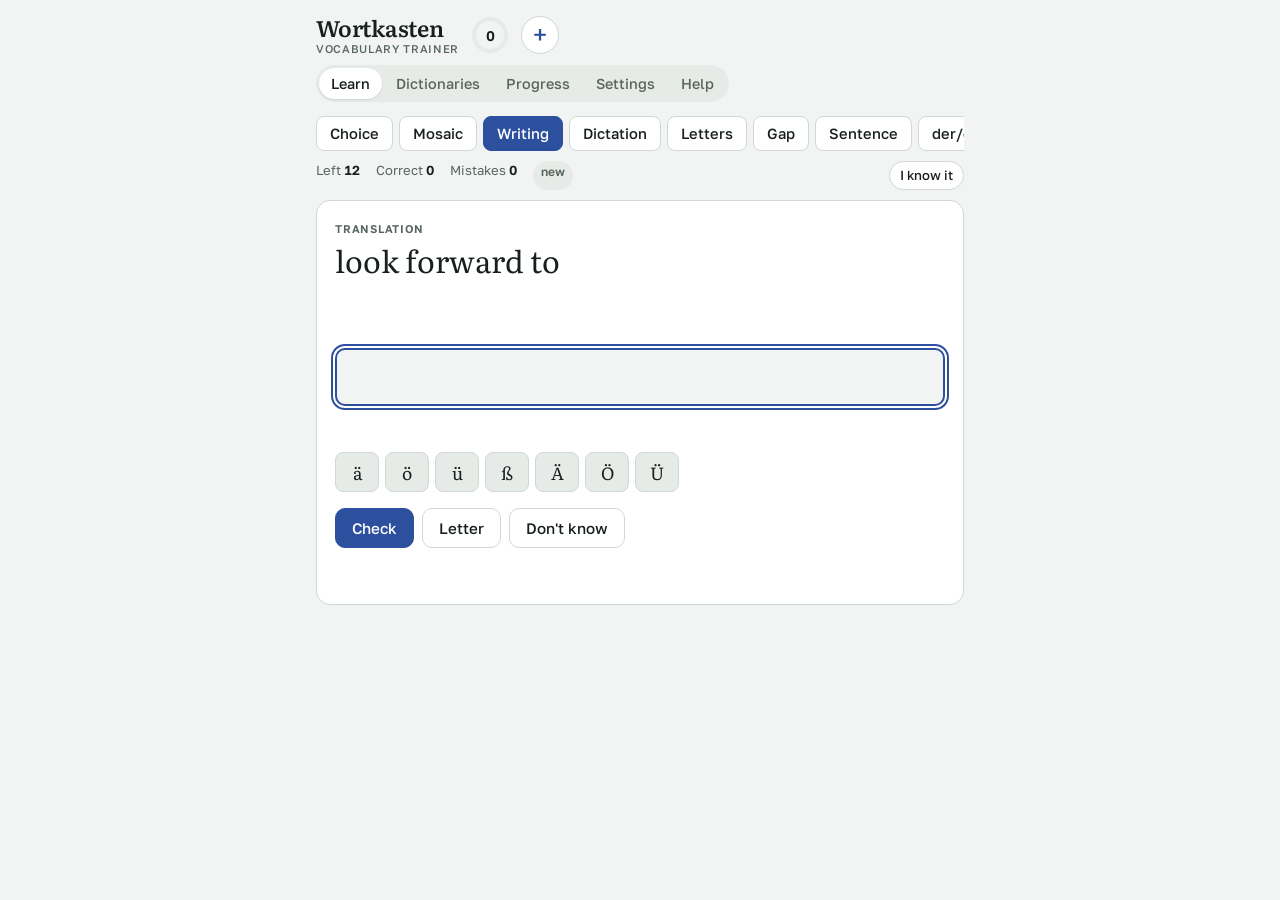
==== commit cffb2365: "Add files via upload" ====
--- a/index.html
+++ b/index.html
@@ -713,7 +713,8 @@
 function origPrefix(alt,k){for(let i=0;i<=alt.length;i++){if(norm(alt.slice(0,i)).length>=k)return alt.slice(0,i);}return alt;}
 function autoMark(w,exs=w.ex){
   if(!exs)return null;
-  const heads=splitParts(w.w).map(p=>stripTags(p).replace(/^(der|die|das|ein|eine|sich|to|a|an|the)\s+/i,'').trim()).filter(Boolean);
+  const STOPW=/^(der|die|das|den|dem|des|ein|eine|einen|einem|sich|etwas|jemanden|jemandem|jmdn|jmdm|to|a|an|the|sb|sth)$/i;
+  const heads=splitParts(String(w.w).replace(/^(der|die|das)\/(der|die|das)\s+/i,'$2 ')).map(p=>stripTags(p).split(/\s+/).filter(x=>!STOPW.test(x)).join(' ').trim()).filter(Boolean);
   const toks=exs.split(/(\s+)/);
   for(const h of heads){
     const lm=h.split(' ')[0].toLowerCase();if(lm.length<2)continue;
@@ -1532,6 +1533,7 @@
     for(const r of rows){const g=k=>col(k)>=0?(r[col(k)]||'').trim():'';const v=splitTr({tr:g('tr'),w:g('w'),t:g('t'),ex:g('ex'),exT:g('exT'),ex2:g('ex2'),exT2:g('exT2'),ex3:g('ex3'),exT3:g('exT3')});if(!v.w||!v.t)continue;
       const ex=idx.get(key(v));
       if(ex){if(!ex.dicts.includes(d.id)){ex.dicts.push(d.id);merged++;}if(!ex.tr&&v.tr)ex.tr=v.tr;
+        for(const [e,tr] of [[v.ex,v.exT],[v.ex2,v.exT2],[v.ex3,v.exT3]]){if(!e||!e.includes('{'))continue;for(const n of ['','2','3']){const cur=ex['ex'+n]||'';if(cur&&!cur.includes('{')&&stripBraces(cur)===stripBraces(e)){ex['ex'+n]=e;if(tr&&!ex['exT'+n])ex['exT'+n]=tr;}}}
         const have=new Set(exList(ex).map(x=>stripBraces(x.ex)));
         for(const [e,tr] of [[v.ex,v.exT],[v.ex2,v.exT2],[v.ex3,v.exT3]]){if(!e||have.has(stripBraces(e)))continue;const slot=['','2','3'].find(n=>!(ex['ex'+n]||'').trim());if(slot===undefined)break;ex['ex'+slot]=e;ex['exT'+slot]=tr;have.add(stripBraces(e));}}
       else{const w=mkWord(v.w,v.t,v.ex,v.exT,d.id);Object.assign(w,{tr:v.tr,ex2:v.ex2,exT2:v.exT2,ex3:v.ex3,exT3:v.exT3});S.words.push(w);idx.set(key(w),w);added++;}}
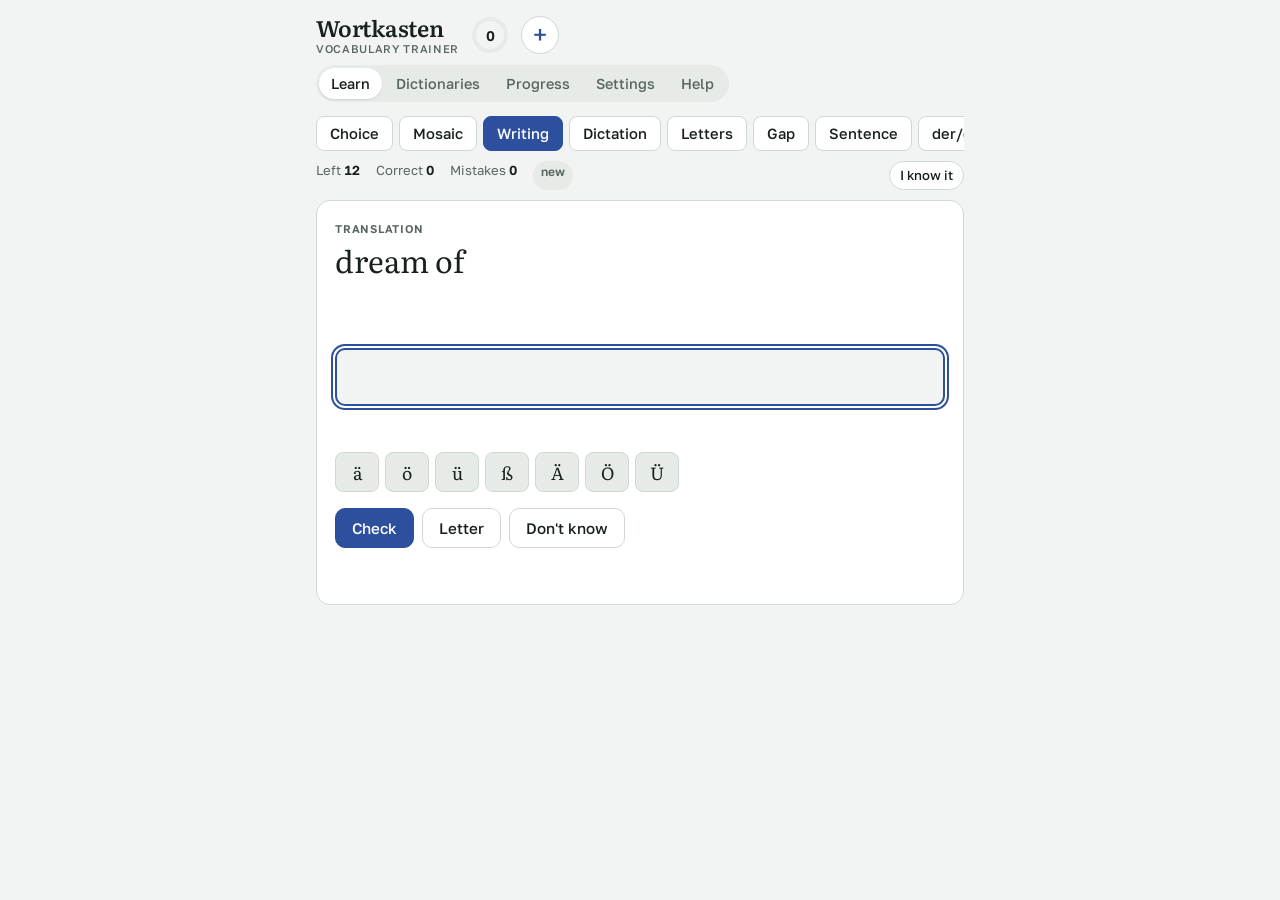
==== commit 1b0ef9df: "Add files via upload" ====
--- a/index.html
+++ b/index.html
@@ -374,7 +374,7 @@
   /* settings */
   set_title:'Settings', set_lang:'Interface language',
   sec_ex:'Exercises', sec_gen:'General', sec_goal:'Goal and milestones', sec_rep:'Reviewing learned words', sec_forget:'Forgetting (“ice slide”)', sec_audio:'Audio', sec_data:'Data and backup',
-  g_cap:'Points per word per day', g_cap_s:'0 = no limit. Lets a word ripen over several days', g_gap:'Pause between counted answers, min', g_gap_s:'A word earns points again only after this pause. 0 = off', n_cap:'Today’s points for this word are used up; it continues tomorrow.', n_gap:'Too soon for points: this word counts again from {h}.', pill_cap:'daily limit reached', pill_gap:'pause until {h}',
+  g_cap:'Points per word per day', g_cap_s:'0 = no limit. Lets a word ripen over several days', g_gap:'Pause between counted answers, min', g_gap_s:'A word earns full points again only after this pause. 0 = off', g_rest:'Points for a correct answer after the daily limit', g_rest_s:'They do not count towards the limit', g_tail:'Last points before “learned” only in Writing and Gap', g_tail_s:'In other exercises the word stops this many points short. 0 = off', n_cap:'Today’s points for this word are used up; it continues tomorrow.', n_gap:'Too soon for points: this word counts again from {h}.', pill_cap:'daily limit reached', pill_gap:'pause until {h}',
   g_thr:'Learned when the score reaches', g_thr_s:'Then the word moves to review', g_reset:'Reset the score after a mistake',
   g_inl:'Words in learning at once', g_inl_s:'New words are added only when there are free places', g_round:'Tasks per round', g_share:'Share of reviews in a round, %',
   g_new:'New words', g_new_seq:'one dictionary at a time', g_new_all:'from all active', g_new_s:'One at a time: the next dictionary starts only when the current one has no new words left',
@@ -387,7 +387,7 @@
   g_next:'Move on after a correct answer', g_nextd:'Pause before the next task, ms',
   go_goal:'Daily goal, answers', go_goal_s:'The ring around the streak number fills up as you answer', go_note:'You choose the prize for each milestone yourself. When you reach it, the app will remind you of it.', go_m:'{m} words',
   r_on:'Review learned words', r_on_s:'Otherwise a word counts as fully learned straight away', r_back:'An overdue review sends the word back to learning', r_back_s:'With half of the learned score',
-  r_h1:'Review', r_h2:'after, days', r_h3:'show, times', r_h4:'deadline, days', r_add:'Add review', r_del:'Delete review {i}', r_note:'The deadline counts from the day the word reached this review. Not reviewed in time — the word goes back to learning.',
+  r_h1:'Review', r_h2:'day after learning', r_h3:'show, times', r_h4:'deadline, days', r_add:'Add review', r_del:'Delete review {i}', r_note:'Days count from the day the word reached the learned score. Not reviewed by the deadline — the word goes back to learning with half the score.',
   fg_on:'Take points off for missed days', fg_grace:'Days without practice and without penalty', fg_per:'Points taken off per day', fg_per_s:'From every word in learning',
   sc_plus:'Points for a correct answer', sc_minus:'Penalty for a mistake', c_opts:'Answer options', m_pairs:'Pairs on screen',
   w_len:'Show the word length', w_cost:'— points taken off for this hint', w_first:'Show the first letter', w_lerr:'Show the correct letter after a mistake', w_lerr_s:'The correct beginning of the word appears under the field',
@@ -463,7 +463,7 @@
   wp_rev:'Wdh. {a}/{b} · {d}', wp_learned:'gelernt', wp_err:' · {n} Fehler', wp_empty:'Hier ist noch nichts.', wp_all:'Alle {n} zeigen',
   set_title:'Einstellungen', set_lang:'Sprache der Oberfläche',
   sec_ex:'Übungen', sec_gen:'Allgemein', sec_goal:'Ziel und Meilensteine', sec_rep:'Wiederholung gelernter Wörter', sec_forget:'Vergessen („Eisrutsche“)', sec_audio:'Aussprache', sec_data:'Daten und Sicherung',
-  g_cap:'Punkte pro Wort und Tag', g_cap_s:'0 = ohne Grenze. So reift ein Wort über mehrere Tage', g_gap:'Pause zwischen gewerteten Antworten, Min.', g_gap_s:'Ein Wort bekommt erst nach dieser Pause wieder Punkte. 0 = aus', n_cap:'Die Tagespunkte für dieses Wort sind erreicht, morgen geht es weiter.', n_gap:'Noch zu früh für Punkte: das Wort zählt wieder ab {h}.', pill_cap:'Tageslimit erreicht', pill_gap:'Pause bis {h}',
+  g_cap:'Punkte pro Wort und Tag', g_cap_s:'0 = ohne Grenze. So reift ein Wort über mehrere Tage', g_gap:'Pause zwischen gewerteten Antworten, Min.', g_gap_s:'Ein Wort bekommt erst nach dieser Pause wieder volle Punkte. 0 = aus', g_rest:'Punkte für eine richtige Antwort nach dem Tageslimit', g_rest_s:'Sie zählen nicht zum Limit', g_tail:'Letzte Punkte vor „gelernt“ nur beim Schreiben und in der Lücke', g_tail_s:'In anderen Übungen bleibt das Wort so viele Punkte darunter. 0 = aus', n_cap:'Die Tagespunkte für dieses Wort sind erreicht, morgen geht es weiter.', n_gap:'Noch zu früh für Punkte: das Wort zählt wieder ab {h}.', pill_cap:'Tageslimit erreicht', pill_gap:'Pause bis {h}',
   g_thr:'Gelernt, wenn die Punktzahl erreicht', g_thr_s:'Danach kommt das Wort in die Wiederholung', g_reset:'Punkte bei einem Fehler auf null setzen',
   g_inl:'Wörter gleichzeitig im Lernen', g_inl_s:'Neue Wörter kommen nur hinzu, wenn Plätze frei sind', g_round:'Aufgaben pro Runde', g_share:'Anteil der Wiederholungen pro Runde, %',
   g_new:'Neue Wörter', g_new_seq:'ein Wörterbuch nach dem anderen', g_new_all:'aus allen aktiven', g_new_s:'Nacheinander: das nächste Wörterbuch beginnt erst, wenn im aktuellen keine neuen Wörter mehr sind',
@@ -476,7 +476,7 @@
   g_next:'Nach richtiger Antwort weiter', g_nextd:'Pause vor der nächsten Aufgabe, ms',
   go_goal:'Tagesziel, Antworten', go_goal_s:'Der Ring um die Zahl der Tage füllt sich mit deinen Antworten', go_note:'Die Belohnung für jeden Meilenstein legst du selbst fest. Wenn du ihn erreichst, erinnert dich die App daran.', go_m:'{m} Wörter',
   r_on:'Gelernte Wörter wiederholen', r_on_s:'Sonst gilt ein Wort sofort als endgültig gelernt', r_back:'Eine verpasste Wiederholung schickt das Wort zurück ins Lernen', r_back_s:'Mit der Hälfte der Punktzahl',
-  r_h1:'Wdh.', r_h2:'nach, Tagen', r_h3:'zeigen, Mal', r_h4:'Frist, Tage', r_add:'Wiederholung hinzufügen', r_del:'Wiederholung {i} löschen', r_note:'Die Frist zählt ab dem Tag, an dem das Wort diese Wiederholung erreicht hat. Nicht rechtzeitig wiederholt — das Wort geht zurück ins Lernen.',
+  r_h1:'Wdh.', r_h2:'Tag nach „gelernt“', r_h3:'zeigen, Mal', r_h4:'Frist, Tage', r_add:'Wiederholung hinzufügen', r_del:'Wiederholung {i} löschen', r_note:'Die Tage zählen ab dem Tag, an dem das Wort die Punktzahl für „gelernt“ erreicht hat. Nicht bis zur Frist wiederholt — das Wort geht mit halber Punktzahl zurück ins Lernen.',
   fg_on:'Punkte für verpasste Tage abziehen', fg_grace:'Tage ohne Übung ohne Abzug', fg_per:'Abzug pro Tag', fg_per_s:'Von jedem Wort im Lernen',
   sc_plus:'Punkte für eine richtige Antwort', sc_minus:'Abzug für einen Fehler', c_opts:'Antwortmöglichkeiten', m_pairs:'Paare auf dem Bildschirm',
   w_len:'Wortlänge zeigen', w_cost:'— Abzug für diesen Hinweis', w_first:'Ersten Buchstaben zeigen', w_lerr:'Nach einem Fehler den richtigen Buchstaben zeigen', w_lerr_s:'Unter dem Feld erscheint der richtige Wortanfang',
@@ -552,7 +552,7 @@
   wp_rev:'паўтор {a}/{b} · {d}', wp_learned:'вывучана', wp_err:' · пам. {n}', wp_empty:'Тут пакуль пуста.', wp_all:'Паказаць усе {n}',
   set_title:'Налады', set_lang:'Мова інтэрфейсу',
   sec_ex:'Практыкаванні', sec_gen:'Агульныя', sec_goal:'Мэта і вехі', sec_rep:'Паўтор вывучаных слоў', sec_forget:'Забыванне («ледзяная горка»)', sec_audio:'Агучванне', sec_data:'Дадзеныя і рэзервовая копія',
-  g_cap:'Балаў на слова за дзень', g_cap_s:'0 — без абмежавання. Так слова сталее за некалькі дзён', g_gap:'Паўза паміж залічанымі адказамі, хв', g_gap_s:'Слова зноў атрымлівае балы толькі пасля гэтай паўзы. 0 — выключана', n_cap:'Балы гэтага слова на сёння набраны, працяг заўтра.', n_gap:'Яшчэ зарана для балаў: слова зноў залічваецца з {h}.', pill_cap:'дзённы ліміт', pill_gap:'паўза да {h}',
+  g_cap:'Балаў на слова за дзень', g_cap_s:'0 — без абмежавання. Так слова сталее за некалькі дзён', g_gap:'Паўза паміж залічанымі адказамі, хв', g_gap_s:'Слова зноў атрымлівае поўныя балы толькі пасля гэтай паўзы. 0 — выключана', g_rest:'Балы за правільны адказ пасля дзённага ліміту', g_rest_s:'У ліміт яны не ўваходзяць', g_tail:'Апошнія балы да «вывучана» толькі ў Напісанні і Пропуску', g_tail_s:'У іншых практыкаваннях слова спыняецца на столькі балаў ніжэй. 0 — выключана', n_cap:'Балы гэтага слова на сёння набраны, працяг заўтра.', n_gap:'Яшчэ зарана для балаў: слова зноў залічваецца з {h}.', pill_cap:'дзённы ліміт', pill_gap:'паўза да {h}',
   g_thr:'Вывучана, калі бал дасягнуў', g_thr_s:'Пасля гэтага слова пераходзіць у паўтор', g_reset:'Скідаць балы пры памылцы',
   g_inl:'Слоў адначасова ў вывучэнні', g_inl_s:'Новыя словы дадаюцца, толькі калі ёсць вольныя месцы', g_round:'Заданняў у раўндзе', g_share:'Доля паўтораў у раўндзе, %',
   g_new:'Новыя словы', g_new_seq:'па чарзе слоўнікаў', g_new_all:'з усіх актыўных', g_new_s:'«Па чарзе» — наступны слоўнік пачынаецца, толькі калі ў бягучым скончыліся новыя словы',
@@ -565,7 +565,7 @@
   g_next:'Пераходзіць далей пасля дакладнага адказу', g_nextd:'Паўза перад наступным заданнем, мс',
   go_goal:'Дзённая мэта, адказаў', go_goal_s:'Кольца вакол ліку дзён запаўняецца па меры адказаў', go_note:'Прыз за веху вы прыдумваеце самі. Калі вывучыце столькі слоў, праграма пра яго нагадае.', go_m:'{m} слоў',
   r_on:'Паўтараць вывучаныя словы', r_on_s:'Інакш слова адразу лічыцца вывучаным канчаткова', r_back:'Пратэрмінаваны паўтор вяртае слова ў вывучэнне', r_back_s:'З паловай бала вывучанасці',
-  r_h1:'Паўтор', r_h2:'праз, дз.', r_h3:'паказаць, раз', r_h4:'тэрмін, дз.', r_add:'Дадаць паўтор', r_del:'Выдаліць паўтор {i}', r_note:'Тэрмін лічыцца ад дня, калі слова трапіла на гэты паўтор. Не паспелі паўтарыць — слова вяртаецца ў вывучэнне.',
+  r_h1:'Паўтор', r_h2:'дзень пасля «вывучана»', r_h3:'паказаць, раз', r_h4:'тэрмін, дз.', r_add:'Дадаць паўтор', r_del:'Выдаліць паўтор {i}', r_note:'Дні лічацца ад дня, калі слова набрала бал «вывучана». Не паспелі паўтарыць да тэрміну — слова вяртаецца ў вывучэнне з паловай бала.',
   fg_on:'Здымаць балы за прапушчаныя дні', fg_grace:'Дзён без заняткаў без штрафу', fg_per:'Колькі балаў здымаць за дзень', fg_per_s:'З кожнага слова ў вывучэнні',
   sc_plus:'Бал за правільны адказ', sc_minus:'Штраф за памылку', c_opts:'Варыянтаў адказу', m_pairs:'Пар на экране',
   w_len:'Паказваць даўжыню слова', w_cost:'— здымаць балаў за падказку', w_first:'Паказваць першую літару', w_lerr:'Падказваць літару пры памылцы', w_lerr_s:'Пад полем з’яўляецца правільны пачатак слова',
@@ -600,18 +600,18 @@
 const exName=id=>t('ex_'+id), exHint=id=>t('exh_'+id);
 
 function defaults(){return{
-  lang:'',mig:1,
-  general:{threshold:120,dailyCap:50,minGap:60,resetOnError:false,inLearning:25,perRound:12,reviewShare:60,learnInOrder:false,newMode:'sequential',direction:'toForeign',caseSensitive:false,umlautFallback:false,autoEnter:true,autoEnterDelay:350,autoNext:true,nextDelay:900,layoutFix:true,foreignLayout:'qwertz',showTr:'always',dailyGoal:50},
-  repeat:{enabled:true,overdueBack:true,stages:[{after:1,times:2,deadline:4},{after:4,times:2,deadline:6},{after:8,times:2,deadline:10}]},
+  lang:'',mig:3,
+  general:{threshold:120,dailyCap:42,minGap:0,restPts:2,recallTail:30,resetOnError:false,inLearning:25,perRound:12,reviewShare:60,learnInOrder:false,newMode:'sequential',direction:'toForeign',caseSensitive:false,umlautFallback:false,autoEnter:true,autoEnterDelay:350,autoNext:true,nextDelay:1200,layoutFix:true,foreignLayout:'qwertz',showTr:'always',dailyGoal:50},
+  repeat:{enabled:true,overdueBack:true,stages:[{after:1,times:2,deadline:3},{after:4,times:2,deadline:6},{after:8,times:2,deadline:12},{after:15,times:2,deadline:22},{after:30,times:2,deadline:45}]},
   forget:{enabled:true,grace:2,perDay:5},
   ex:{
-    choice:{on:true,plus:6,minus:8,options:4},
-    mosaic:{on:true,plus:4,minus:6,pairs:5},
-    writing:{on:true,plus:12,minus:8,showLength:false,showFirst:false,letterOnError:true,wordOnError:false,costLength:2,costFirst:3,costLetter:3},
-    letters:{on:true,plus:8,minus:6,letterOnError:true,costLetter:3},
-    cloze:{on:true,plus:12,minus:8,showBase:false,showLength:true,letterOnError:true,costBase:0,costLetter:3},
-    phrase:{on:true,plus:10,minus:6,wordOnError:true,costWord:3},
-    dictation:{on:true,plus:10,minus:8,mode:'word',showTr:false,letterOnError:true,wordOnError:false,costLetter:3},
+    choice:{on:true,plus:6,minus:4,options:4},
+    mosaic:{on:true,plus:4,minus:2,pairs:5},
+    writing:{on:true,plus:12,minus:4,showLength:false,showFirst:false,letterOnError:true,wordOnError:false,costLength:1,costFirst:1,costLetter:2},
+    letters:{on:true,plus:6,minus:4,letterOnError:true,costLetter:1},
+    cloze:{on:true,plus:10,minus:5,showBase:false,showLength:true,letterOnError:true,costBase:0,costLength:1,costLetter:2},
+    phrase:{on:true,plus:8,minus:3,wordOnError:true,costWord:2},
+    dictation:{on:true,plus:6,minus:3,mode:'word',showTr:false,letterOnError:true,wordOnError:false,costLetter:1},
     article:{on:true,perRound:20,confident:3},
   },
   prizes:{'50':'','100':'','250':'','500':'','1000':'','2000':''},
@@ -670,7 +670,14 @@
   const mig=(S.settings&&S.settings.mig)||0;
   S.settings=mergeDeep(defaults(),S.settings);
   if(mig<1){S.settings.ex.cloze.showBase=false;}
-  S.settings.mig=1;
+  if(mig<2){const g0=S.settings.general;if(g0.minGap===60)g0.minGap=0;if(g0.dailyCap===50)g0.dailyCap=42;}
+  if(mig<3){const X=S.settings,set=(path,oldV,newV)=>{const ks=path.split('.'),last=ks.pop();const o=ks.reduce((a,k)=>a&&a[k],X);if(o&&o[last]===oldV)o[last]=newV;};
+    [['ex.choice.minus',8,4],['ex.mosaic.minus',6,2],['ex.writing.minus',8,4],['ex.writing.costLength',2,1],['ex.writing.costFirst',3,1],['ex.writing.costLetter',3,2],
+     ['ex.letters.plus',8,6],['ex.letters.minus',6,4],['ex.letters.costLetter',3,1],['ex.cloze.plus',12,10],['ex.cloze.minus',8,5],['ex.cloze.costLetter',3,2],
+     ['ex.phrase.plus',10,8],['ex.phrase.minus',6,3],['ex.phrase.costWord',3,2],['ex.dictation.plus',10,6],['ex.dictation.minus',8,3],['ex.dictation.costLetter',3,1],
+     ['general.nextDelay',900,1200]].forEach(a=>set(...a));
+    const st=X.repeat.stages;if(JSON.stringify(st)===JSON.stringify([{after:1,times:2,deadline:4},{after:4,times:2,deadline:6},{after:8,times:2,deadline:10}]))X.repeat.stages=defaults().repeat.stages;}
+  S.settings.mig=3;
   if(!LANGS[S.settings.lang])S.settings.lang=detectLang();
   L=S.settings.lang;
   for(const w of S.words)if(w.tr==null)splitTr(w);
@@ -753,39 +760,46 @@
 }
 
 /* ===================== scheduling ===================== */
+const addDays=(ts,n)=>{const d=new Date(ts);d.setHours(0,0,0,0);d.setDate(d.getDate()+n);return d.getTime();};
+function setStage(w,i){const st=S.settings.repeat.stages[i];w.stage=i+1;w.hits=0;w.due=addDays(w.lday,st.after);w.dl=addDays(w.lday,Math.max(st.deadline,st.after));}
 function toReview(w){
   const st=S.settings.repeat.stages;
-  if(S.settings.repeat.enabled&&st.length){w.st='review';w.stage=1;w.hits=0;w.due=dayStart(st[0].after);w.dl=dayStart(Math.max(st[0].deadline,st[0].after));return'learned';}
+  if(S.settings.repeat.enabled&&st.length){w.st='review';w.lday=dayStart(0);setStage(w,0);return'learned';}
   w.st='done';return'done';
 }
 function dropBack(w){w.st='learning';w.sc=Math.round(G().threshold/2);w.stage=0;w.hits=0;w.due=0;w.dl=0;}
 let lastNote=null;
-function restInfo(w,now=Date.now()){const g=G();if(w.st!=='learning')return null;
+function restInfo(w,now=Date.now(),type){const g=G();if(w.st!=='learning')return null;
   if(g.dailyCap>0&&w.dayK===dayKey(now)&&(w.dayPts||0)>=g.dailyCap)return{k:'cap'};
+  if(type&&g.recallTail>0&&w.sc>=g.threshold-g.recallTail&&type!=='writing'&&type!=='cloze')return{k:'tail'};
   if(g.minGap>0&&w.lastPts&&now-w.lastPts<g.minGap*60000)return{k:'gap',until:w.lastPts+g.minGap*60000};return null;}
-const resting=(w,now)=>!!restInfo(w,now);
+const resting=(w,now,type)=>!!restInfo(w,now,type);
 const hhmm=ts=>{try{return new Date(ts).toLocaleTimeString(LOCALE[L]||'en-GB',{hour:'2-digit',minute:'2-digit'});}catch(e){return new Date(ts).toTimeString().slice(0,5);}};
 function restLabel(w){const r=restInfo(w);return !r?'':r.k==='cap'?t('pill_cap'):t('pill_gap',{h:hhmm(r.until)});}
-function applyResult(w,type,correct,cost){
+function applyResult(w,type,correct,cost,errCost){
   const e=S.settings.ex[type],g=G();let ev=null;lastNote=null;
   w.last=Date.now();if(correct)w.ok++;else w.err++;
   if(w.st==='new')w.st='learning';
   if(w.st==='review'){
     if(correct){w.hits++;const st=S.settings.repeat.stages,cur=st[w.stage-1];
       if(!cur||w.hits>=cur.times){
-        if(w.stage<st.length){const nx=st[w.stage];w.stage++;w.hits=0;w.due=dayStart(nx.after);w.dl=dayStart(Math.max(nx.deadline,nx.after));ev='stage';}
+        if(w.stage<st.length){if(!w.lday)w.lday=addDays(Date.now(),-((cur&&cur.after)||0));setStage(w,w.stage);ev='stage';}
         else{w.st='done';ev='done';}
       }
     }else{dropBack(w);ev='dropped';}
   }else if(w.st==='learning'){
     if(correct){
       const today=dayKey();if(w.dayK!==today){w.dayK=today;w.dayPts=0;}
-      let add=Math.max(0,e.plus-(cost||0));
-      if(g.minGap>0&&w.lastPts&&Date.now()-w.lastPts<g.minGap*60000){add=0;lastNote='gap';}
-      else if(g.dailyCap>0&&w.dayPts+add>g.dailyCap){add=Math.max(0,g.dailyCap-w.dayPts);if(!add)lastNote='cap';}
-      w.sc+=add;w.dayPts+=add;if(add>0)w.lastPts=Date.now();
+      const full=Math.max(0,e.plus-(cost||0));let add=full;
+      // daily limit: an answer that starts below the limit counts in full; after the limit, only the small rest points
+      const capped=(g.dailyCap>0&&(w.dayPts||0)>=g.dailyCap)||(g.minGap>0&&w.lastPts&&Date.now()-w.lastPts<g.minGap*60000);
+      if(capped){add=Math.min(full,Math.max(0,g.restPts||0));}
+      else{w.dayPts=(w.dayPts||0)+add;if(add>0)w.lastPts=Date.now();}
+      // the last points before the threshold count only in Writing and Gap
+      if(g.recallTail>0&&type!=='writing'&&type!=='cloze'){const ceil=Math.max(0,g.threshold-g.recallTail);add=Math.max(0,Math.min(add,ceil-w.sc));}
+      w.sc+=add;
     }
-    else w.sc=g.resetOnError?0:Math.max(0,w.sc-e.minus);
+    else w.sc=g.resetOnError?0:Math.max(0,w.sc-e.minus-(errCost||0));
     if(w.sc>=g.threshold){w.sc=g.threshold;ev=toReview(w);}
   }
   const k=dayKey();const Lg=S.log[k]||(S.log[k]={n:0,ok:0});Lg.n++;if(correct)Lg.ok++;
@@ -838,7 +852,7 @@
 function buildRound(type){
   const g=G(),now=Date.now(),pool=poolFor(type),n=g.perRound;
   const due=pool.filter(w=>w.st==='review'&&w.due<=now).sort((a,b)=>a.due-b.due).map(w=>w.id);
-  const learning=pool.filter(w=>w.st==='learning').sort((a,b)=>(resting(a,now)-resting(b,now))||a.sc-b.sc||b.err-a.err).map(w=>w.id);
+  const learning=pool.filter(w=>w.st==='learning').sort((a,b)=>(resting(a,now,type)-resting(b,now,type))||a.sc-b.sc||b.err-a.err).map(w=>w.id);
   const learningAll=activeWords().filter(w=>w.st==='learning').length;
   const free=Math.max(0,g.inLearning-learningAll);
   const newIds=pickNew(pool,free),out=[];
@@ -954,7 +968,7 @@
   else if(R.type==='writing'){c.dir=pickDir();const fo=c.dir==='toForeign';c.targets=alts(fo?w.w:w.t);c.prompt=fo?w.t:w.w;c.primary=fo?primary(w.w):primary(w.t);
     if(ex.showLength)c.cost+=ex.costLength;if(ex.showFirst)c.cost+=ex.costFirst;}
   else if(R.type==='letters'){c.target=[...primary(w.w)];c.pos=0;while(c.target[c.pos]===' ')c.pos++;c.tiles=shuffle(c.target.map((ch,i)=>({ch,i})).filter(x=>x.ch!==' '));c.used=new Set();}
-  else if(R.type==='cloze'){const x=pickEx(w,e=>!!clozeOf(w,e));c.ex=x.ex;c.exT=x.exT;c.parts=parseCloze(clozeOf(w,x.ex));c.gaps=c.parts.filter(p=>p.gap!=null).map(p=>p.gap);c.gi=0;c.typed='';if(ex.showBase)c.cost+=ex.costBase;}
+  else if(R.type==='cloze'){const x=pickEx(w,e=>!!clozeOf(w,e));c.ex=x.ex;c.exT=x.exT;c.parts=parseCloze(clozeOf(w,x.ex));c.gaps=c.parts.filter(p=>p.gap!=null).map(p=>p.gap);c.gi=0;c.typed='';if(ex.showBase)c.cost+=ex.costBase;if(ex.showLength)c.cost+=(ex.costLength||0);}
   else if(R.type==='phrase'){const x=pickEx(w,phraseOk);c.ex=x.ex;c.exT=x.exT;c.tokens=stripBraces(x.ex).replace(/\s+/g,' ').trim().split(' ');c.pos=0;c.tiles=shuffle(c.tokens.map((x,i)=>({t:x,i})));c.used=new Set();}
   drawTask();
 }
@@ -977,7 +991,7 @@
 function evMsg(ev){const d=R&&R.cur&&R.cur.w?fmtDate(R.cur.w.due):'';const m=ev==='learned'?t('ev_learned',{d}):ev==='stage'?t('ev_stage',{d}):ev==='done'?t('ev_done'):ev==='dropped'?t('ev_dropped'):'';return m;}
 function finish(correct){
   const c=R.cur;c.done=true;
-  const ev=applyResult(c.w,R.type,correct,c.cost);
+  const exs=S.settings.ex[R.type]||{};const ev=applyResult(c.w,R.type,correct,c.cost,c.hintErr?(R.type==='phrase'?exs.costWord:exs.costLetter)||0:0);
   if(correct)R.ok++;else{R.bad++;
     if(R.type==='choice'){if(!R.requeued.has(c.w.id)){R.requeued.add(c.w.id);R.queue.push(c.w.id);}}
     else if(!c.w.retry){c.w.retry=true;R.retry=(R.retry||0)+1;}}
@@ -1154,7 +1168,7 @@
   const r=checkTyped(inp.value,curTargets());
   if(r.state==='wrong'){
     noteFix(r.lcp,norm(inp.value)[r.lcp]||'');
-    corr(ex.letterOnError?origPrefix(r.alt,r.lcp+1):'');
+    corr(ex.letterOnError?origPrefix(r.alt,r.lcp+1):'');if(ex.letterOnError)c.hintErr=true;
     if(ex.wordOnError)reveal(t('hint_lbl'));
   }else corr('');
   inp.classList.toggle('bad',r.state==='wrong');inp.classList.toggle('good',r.state==='ok');
@@ -1169,7 +1183,7 @@
   const r=checkTyped(inp.value,curTargets());
   if(r.state==='ok'){clearTimeout(c.pend);accept();return;}
   const k=r.state==='wrong'?r.lcp+1:norm(inp.value).length+1;
-  const fx=origPrefix(r.alt,k);inp.value=fx;c.cost+=(ex.costLetter||3);
+  const fx=origPrefix(r.alt,k);inp.value=fx;c.cost+=(ex.costLetter||0);c.hintErr=true;
   c.fixes.push({g:gIdx(),i:[...fx].length-1,hint:true});
   inp.dispatchEvent(new Event('input'));
   try{inp.focus({preventScroll:true});}catch(e){}
@@ -1182,6 +1196,7 @@
   if(r.state==='ok')return accept();
   if(r.state==='prefix'){const fx=origPrefix(r.alt,norm(inp.value).length+1);noteFix([...fx].length-1,'');corr(ex.letterOnError?fx:'');}
   else{noteFix(r.lcp,norm(inp.value)[r.lcp]||'');corr(ex.letterOnError?origPrefix(r.alt,r.lcp+1):'');}
+  if(ex.letterOnError)c.hintErr=true;
   inp.classList.add('bad');
   if(ex.wordOnError)reveal(t('hint_lbl'));
 }
@@ -1248,7 +1263,7 @@
     if(c.pos>=c.target.length)return letterDone();drawLetters();
   }else{
     c.err=true;btn.classList.remove('flash');void btn.offsetWidth;btn.classList.add('flash');
-    if(S.settings.ex.letters.letterOnError){const j=c.tiles.findIndex((x,i)=>!c.used.has(i)&&same(x.ch,need));const hb=task().querySelector(`.tile[data-i="${j}"]`);if(hb)hb.classList.add('hinted');}
+    if(S.settings.ex.letters.letterOnError){const j=c.tiles.findIndex((x,i)=>!c.used.has(i)&&same(x.ch,need));const hb=task().querySelector(`.tile[data-i="${j}"]`);if(hb){hb.classList.add('hinted');c.hintErr=true;}}
   }
 }
 function letterTapKey(key){const c=R.cur;if(!c||c.done)return;key=fixLayout(key,c.target.join(''))||key;const k=c.tiles.findIndex((x,i)=>!c.used.has(i)&&same(x.ch,key));
@@ -1273,7 +1288,7 @@
   const c=R.cur;if(c.done||c.used.has(k))return;
   if(c.tiles[k].t===c.tokens[c.pos]){c.used.add(k);c.pos++;if(c.pos>=c.tokens.length)return phraseDone();drawPhrase();}
   else{c.err=true;btn.classList.remove('flash');void btn.offsetWidth;btn.classList.add('flash');
-    if(S.settings.ex.phrase.wordOnError){const j=c.tiles.findIndex((x,i)=>!c.used.has(i)&&x.t===c.tokens[c.pos]);const hb=task().querySelector(`.tile[data-i="${j}"]`);if(hb){hb.classList.add('hinted');c.cost+=S.settings.ex.phrase.costWord;}}}
+    if(S.settings.ex.phrase.wordOnError){const j=c.tiles.findIndex((x,i)=>!c.used.has(i)&&x.t===c.tokens[c.pos]);const hb=task().querySelector(`.tile[data-i="${j}"]`);if(hb){hb.classList.add('hinted');c.hintErr=true;}}}
 }
 function phraseDone(){
   const c=R.cur;drawPhrase();c.done=true;const ok=!c.err;const ev=finish(ok);autoSay(c.ex);
@@ -1501,7 +1516,7 @@
       <div class="row"><button class="btn primary" id="inext">${t('i_next')}</button></div></div><div id="lib"></div></div>`;
     $('#back').onclick=()=>{DV.imp=null;renderDicts();};
     $('#ifile').onchange=async e=>{const f=e.target.files[0];if(!f)return;try{const rows=await readFile(f);if(!rows.length)throw 0;setImportRows(rows,$('#iname').value.trim()||f.name.replace(/\.[^.]+$/,''));}catch(err){toast(err&&err.message==='xlsx'?t('i_xlsx_fail'):t('i_read_fail'));}};
-    loadLib().then(drawLib);
+    LIB=null;loadLib().then(drawLib);
     $('#lib').addEventListener('click',async e=>{
       const lv=e.target.closest('[data-lv]');if(lv){LIBF=lv.dataset.lv;drawLib();return;}
       const b=e.target.closest('[data-lib]');if(!b)return;const it=LIB[+b.dataset.lib];
@@ -1640,6 +1655,8 @@
     num('general.threshold',t('g_thr'),t('g_thr_s'),10,1000)+
     num('general.dailyCap',t('g_cap'),t('g_cap_s'),0,1000)+
     num('general.minGap',t('g_gap'),t('g_gap_s'),0,720,5)+
+    num('general.restPts',t('g_rest'),t('g_rest_s'),0,50)+
+    num('general.recallTail',t('g_tail'),t('g_tail_s'),0,500)+
     chk('general.resetOnError',t('g_reset'))+
     num('general.inLearning',t('g_inl'),t('g_inl_s'),1,500)+
     num('general.perRound',t('g_round'),'',2,100)+
@@ -1684,10 +1701,10 @@
     chk('ex.dictation.showTr',t('dc_tr'))+
     chk('ex.dictation.letterOnError',t('w_lerr'),t('w_lerr_s'))+num('ex.dictation.costLetter',t('w_lcost'),t('w_lcost_s'))+
     chk('ex.dictation.wordOnError',t('w_werr')))}
-  ${sect('s-letters',exName('letters'),scoring('letters')+chk('ex.letters.letterOnError',t('l_lerr')))}
+  ${sect('s-letters',exName('letters'),scoring('letters')+chk('ex.letters.letterOnError',t('l_lerr'))+num('ex.letters.costLetter',t('w_cost')))}
   ${sect('s-cloze',exName('cloze'),scoring('cloze')+
     chk('ex.cloze.showBase',t('cz_base'))+num('ex.cloze.costBase',t('w_cost'))+
-    chk('ex.cloze.showLength',t('cz_len'))+
+    chk('ex.cloze.showLength',t('cz_len'))+num('ex.cloze.costLength',t('w_cost'))+
     chk('ex.cloze.letterOnError',t('w_lerr'),t('w_lerr_s'))+num('ex.cloze.costLetter',t('w_lcost'),t('w_lcost_s')))}
   ${sect('s-phrase',exName('phrase'),scoring('phrase')+chk('ex.phrase.wordOnError',t('ph_werr'))+num('ex.phrase.costWord',t('ph_cost')))}
   ${sect('s-article',exName('article'),num('ex.article.perRound',t('g_round'),'',5,100)+num('ex.article.confident',t('ar_conf'),'',1,20)+`<p class="note" style="padding-block:8px">${t('ar_note')}</p>`)}
@@ -1746,8 +1763,8 @@
 <li>Switch on the dictionaries you want to learn.</li>
 <li>Go to <b>Learn</b>, pick an exercise at the top and answer. A round has 12 tasks. In Choice and Mosaic, words you get wrong come back at the end of the round; in the other exercises they open the next round.</li></ol></section>
 <section><h3>How memorising works</h3>
-<p>A correct answer adds points to the word, a mistake takes points off, and hints cost a few points. When a word reaches the threshold (120 by default), it counts as learned and moves to review: after 1, 4 and 8 days it comes back twice. Once it passes all reviews, the word is fully learned. If a review deadline is missed, the word goes back to learning.</p>
-<p>A word earns at most 50 points a day, and only if at least an hour has passed since it last earned points. Practising three or four times a day, you learn a word in about three days; several rounds in a row do not rush it.</p>
+<p>A correct answer adds points to the word, a mistake takes points off once per task (plus the cost of a hint letter, if one was shown), and hints reduce the reward. The score never drops below zero. The last 30 points before “learned” count only in Writing and Gap. When a word reaches the threshold (120 by default), it counts as learned and moves to review: it comes back twice on days 1, 4, 8, 15 and 30 after that. Once it passes all reviews, the word is fully learned. If a review deadline is missed, the word goes back to learning.</p>
+<p>A word earns at most 42 points a day — about three correct answers in Writing; after that, a correct answer brings 2 points. So a word needs at least three days to reach 120, however many rounds you do.</p>
 <p>If you skip practice for more than two days, words in learning slowly lose points. This is the “ice slide”.</p>
 <p>Only 25 words are in learning at once; new ones are added as others are learned. With <b>one dictionary at a time</b>, new words come only from the top active dictionary until it has none left, so switching between dictionaries does not scatter your attention. All numbers can be changed in Settings.</p></section>
 <section><h3>Exercises</h3><ul>
@@ -1778,8 +1795,8 @@
 <li>Schalte die Wörterbücher ein, die du lernen willst.</li>
 <li>Geh zu <b>Lernen</b>, wähle oben eine Übung und antworte. Eine Runde hat 12 Aufgaben. Bei Auswahl und Mosaik kommen falsch beantwortete Wörter am Ende der Runde wieder, bei den anderen Übungen zu Beginn der nächsten Runde.</li></ol></section>
 <section><h3>So funktioniert das Einprägen</h3>
-<p>Eine richtige Antwort bringt dem Wort Punkte, ein Fehler kostet Punkte, und Hinweise kosten ein paar Punkte. Erreicht ein Wort die Schwelle (standardmäßig 120), gilt es als gelernt und kommt in die Wiederholung: nach 1, 4 und 8 Tagen erscheint es je zweimal. Hat es alle Wiederholungen geschafft, ist das Wort endgültig gelernt. Wird eine Frist verpasst, geht das Wort zurück ins Lernen.</p>
-<p>Ein Wort bekommt höchstens 50 Punkte am Tag, und nur, wenn seit seinen letzten Punkten mindestens eine Stunde vergangen ist. Wer drei- bis viermal am Tag übt, lernt ein Wort so in etwa drei Tagen; mehrere Runden hintereinander beschleunigen das nicht.</p>
+<p>Eine richtige Antwort bringt dem Wort Punkte, ein Fehler kostet einmal pro Aufgabe Punkte (plus den Preis eines gezeigten Hinweisbuchstabens), und Hinweise verringern die Belohnung. Unter null fällt die Punktzahl nie. Die letzten 30 Punkte vor „gelernt“ zählen nur beim Schreiben und in der Lücke. Erreicht ein Wort die Schwelle (standardmäßig 120), gilt es als gelernt und kommt in die Wiederholung: am 1., 4., 8., 15. und 30. Tag danach erscheint es je zweimal. Hat es alle Wiederholungen geschafft, ist das Wort endgültig gelernt. Wird eine Frist verpasst, geht das Wort zurück ins Lernen.</p>
+<p>Ein Wort bekommt höchstens 42 Punkte am Tag — etwa drei richtige Antworten beim Schreiben; danach bringt eine richtige Antwort 2 Punkte. So braucht ein Wort mindestens drei Tage bis 120, egal wie viele Runden du machst.</p>
 <p>Wenn du länger als zwei Tage pausierst, verlieren Wörter im Lernen langsam Punkte. Das ist die „Eisrutsche“.</p>
 <p>Es sind immer nur 25 Wörter gleichzeitig im Lernen; neue kommen hinzu, sobald andere gelernt sind. Mit <b>ein Wörterbuch nach dem anderen</b> kommen neue Wörter nur aus dem obersten aktiven Wörterbuch, bis es keine mehr hat. So verzettelst du dich nicht zwischen mehreren Wörterbüchern. Alle Zahlen lassen sich in den Einstellungen ändern.</p></section>
 <section><h3>Übungen</h3><ul>
@@ -1810,8 +1827,8 @@
 <li>Уключыце слоўнікі, якія хочаце вучыць.</li>
 <li>Перайдзіце ў <b>Вучыць</b>, выберыце ўверсе практыкаванне і адказвайце. У раўндзе 12 заданняў. У Варыянце і Мазаіцы словы з памылкамі вяртаюцца ў канцы раўнда, у астатніх практыкаваннях — у пачатку наступнага.</li></ol></section>
 <section><h3>Як працуе запамінанне</h3>
-<p>За правільны адказ слова атрымлівае балы, за памылку губляе, а падказкі каштуюць некалькі балаў. Калі слова дасягае парога (па змаўчанні 120), яно лічыцца вывучаным і пераходзіць у паўтор: праз 1, 4 і 8 дзён яно вяртаецца па два разы. Пасля ўсіх паўтораў слова вывучана канчаткова. Калі тэрмін паўтору прапушчаны, слова вяртаецца ў вывучэнне.</p>
-<p>Слова атрымлівае не больш за 50 балаў за дзень, і толькі калі з апошніх балаў прайшла хаця б гадзіна. Калі займацца тры-чатыры разы на дзень, слова вывучаецца прыкладна за тры дні; некалькі раўндаў запар гэта не паскараюць.</p>
+<p>За правільны адказ слова атрымлівае балы, за памылку губляе іх адзін раз за заданне (плюс кошт падказанай літары, калі яна была), а падказкі памяншаюць узнагароду. Ніжэй за нуль бал не апускаецца. Апошнія 30 балаў да «вывучана» залічваюцца толькі ў Напісанні і Пропуску. Калі слова дасягае парога (па змаўчанні 120), яно лічыцца вывучаным і пераходзіць у паўтор: на 1, 4, 8, 15 і 30-ы дзень пасля гэтага яно вяртаецца па два разы. Пасля ўсіх паўтораў слова вывучана канчаткова. Калі тэрмін паўтору прапушчаны, слова вяртаецца ў вывучэнне.</p>
+<p>Слова атрымлівае не больш за 42 балы за дзень — гэта прыкладна тры правільныя адказы ў Напісанні; пасля гэтага правільны адказ дае 2 балы. Таму да 120 слова ідзе не менш за тры дні, колькі б раўндаў вы ні рабілі.</p>
 <p>Калі вы не займаецеся больш за два дні, словы ў вывучэнні паступова губляюць балы. Гэта «ледзяная горка».</p>
 <p>Адначасова вывучаецца толькі 25 слоў; новыя дадаюцца, калі іншыя вывучаны. У рэжыме <b>па чарзе слоўнікаў</b> новыя словы бяруцца толькі з верхняга актыўнага слоўніка, пакуль у ім не скончацца, таму пераключэнне паміж слоўнікамі не распыляе ўвагу. Усе лічбы можна змяніць у наладах.</p></section>
 <section><h3>Практыкаванні</h3><ul>
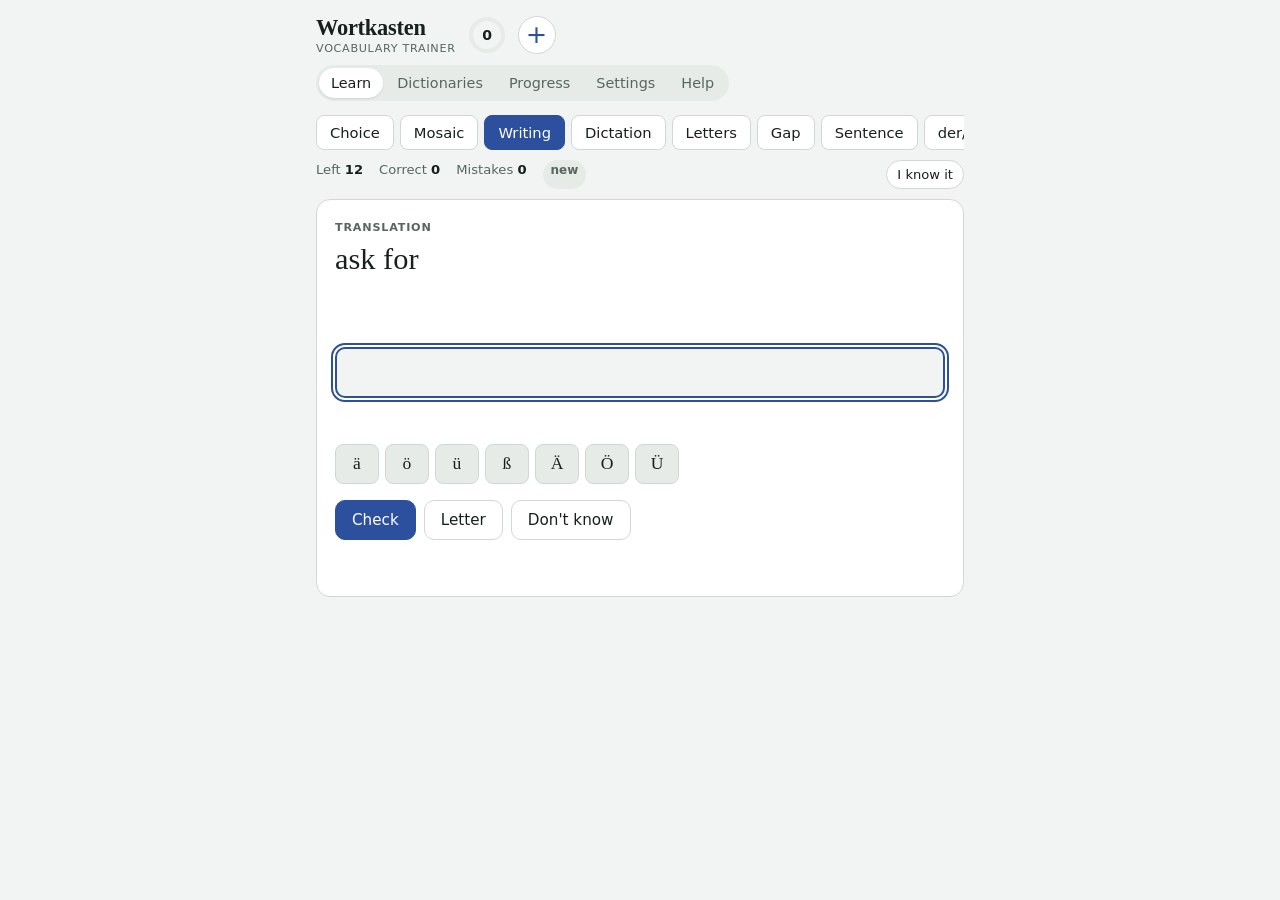
==== commit 6eeec4b5: "Add files via upload" ====
--- a/index.html
+++ b/index.html
@@ -16,9 +16,7 @@
 <body>
 <title>Wortkasten</title>
 <meta name="claude:viewport-fit-sides" content="cover">
-<link rel="preconnect" href="https://fonts.googleapis.com">
-<link rel="preconnect" href="https://fonts.gstatic.com" crossorigin>
-<link rel="stylesheet" href="https://fonts.googleapis.com/css2?family=Golos+Text:wght@400;500;600&family=Literata:opsz,wght@7..72,400;7..72,600&display=swap">
+<link rel="stylesheet" href="fonts/fonts.css">
 <style>
 /* Layout: one narrow column, app header with view switcher, exercise switcher as chips, a single task card. */
 :root{
@@ -196,6 +194,10 @@
 .mile.on b{color:var(--p-done)}
 .mile .prize{color:var(--fg);overflow-wrap:anywhere}
 .ansbox{display:flex;flex-direction:column;gap:4px}
+.ansfield{position:relative}
+input.answer.typo{border-color:var(--line);background:var(--surface2);color:transparent;caret-color:transparent}
+.ansview{position:absolute;inset:0;display:flex;align-items:center;padding:0 16px;font-family:var(--font-word);font-size:1.25rem;color:var(--fg);pointer-events:none;overflow:hidden;white-space:nowrap}
+.ansview mark.fix,.ansview mark.hint{background:none;padding:0;text-decoration:none;color:var(--err)}
 .under{display:flex;justify-content:space-between;gap:10px;min-height:1.6em;align-items:baseline}
 .corr{font-family:var(--font-word);font-size:1.15rem;color:var(--err)}
 .lay{font-size:.78rem;color:var(--muted)}
@@ -350,7 +352,7 @@
   know:'I know it', t_known:'Marked as known: {w}', undo:'Undo', s_known:'known', wp_known:'Known', bx_known:'Known', d_meta_k:' · known {k}',
   f_known:'I know it', f_unknow:'Back to learning', sel_known:'Mark known words', sel_do:'Mark ({n})', sel_note:'Tick the words you already know. They will not appear in exercises.', t_marked:'Marked as known: {n}',
   dc_mode:'What to dictate', dc_word:'the word', dc_phrase:'a sentence from the examples', dc_mixed:'alternate', dc_tr:'Show the translation',
-  ar_conf:'Confident after correct answers in a row', ar_note:'Article practice does not change the word score: it only checks the gender.', p_art:'Articles: confident {a} of {b}',
+  ar_conf:'Confident after correct answers in a row', ar_note:'A correct article earns the word a point; it only counts until the word reaches the score from which only Writing and Gap count.', p_art:'Articles: confident {a} of {b}',
   fl_tr:'Transcription', f_trn:'Transcription (shown next to the word, never typed)', d_lang:'Language', d_lang_def:'default ({l})',
   g_tr:'Transcription', g_tr_s:'Shown next to the word only where the word itself is not the answer', g_tr_always:'show with the word', g_tr_after:'only after the answer', g_tr_never:'do not show',
   add_title:'Add words', add_aria:'Add words', add_dict:'Dictionary', add_newdict:'New dictionary…', add_newname:'Name of the new dictionary', add_def_name:'Lessons',
@@ -374,7 +376,7 @@
   /* settings */
   set_title:'Settings', set_lang:'Interface language',
   sec_ex:'Exercises', sec_gen:'General', sec_goal:'Goal and milestones', sec_rep:'Reviewing learned words', sec_forget:'Forgetting (“ice slide”)', sec_audio:'Audio', sec_data:'Data and backup',
-  g_cap:'Points per word per day', g_cap_s:'0 = no limit. Lets a word ripen over several days', g_gap:'Pause between counted answers, min', g_gap_s:'A word earns full points again only after this pause. 0 = off', g_rest:'Points for a correct answer after the daily limit', g_rest_s:'They do not count towards the limit', g_tail:'Last points before “learned” only in Writing and Gap', g_tail_s:'In other exercises the word stops this many points short. 0 = off', n_cap:'Today’s points for this word are used up; it continues tomorrow.', n_gap:'Too soon for points: this word counts again from {h}.', pill_cap:'daily limit reached', pill_gap:'pause until {h}',
+  g_cap:'Points per word per day', g_cap_s:'0 = no limit. Lets a word ripen over several days', g_gap:'Pause between counted answers, min', g_gap_s:'A word earns full points again only after this pause. 0 = off', g_rest:'Points for a correct answer after the daily limit', g_rest_s:'They do not count towards the limit', g_from:'From this score, points only in Writing and Gap', g_from_s:'Other exercises stop here. 0 = off', n_cap:'Today’s points for this word are used up; it continues tomorrow.', n_gap:'Too soon for points: this word counts again from {h}.', pill_cap:'daily limit reached', pill_gap:'pause until {h}',
   g_thr:'Learned when the score reaches', g_thr_s:'Then the word moves to review', g_reset:'Reset the score after a mistake',
   g_inl:'Words in learning at once', g_inl_s:'New words are added only when there are free places', g_round:'Tasks per round', g_share:'Share of reviews in a round, %',
   g_new:'New words', g_new_seq:'one dictionary at a time', g_new_all:'from all active', g_new_s:'One at a time: the next dictionary starts only when the current one has no new words left',
@@ -386,13 +388,13 @@
   g_layk:'Layout of the language you are learning', g_layk_de:'German (QWERTZ)', g_layk_en:'English (QWERTY)',
   g_next:'Move on after a correct answer', g_nextd:'Pause before the next task, ms',
   go_goal:'Daily goal, answers', go_goal_s:'The ring around the streak number fills up as you answer', go_note:'You choose the prize for each milestone yourself. When you reach it, the app will remind you of it.', go_m:'{m} words',
-  r_on:'Review learned words', r_on_s:'Otherwise a word counts as fully learned straight away', r_back:'An overdue review sends the word back to learning', r_back_s:'With half of the learned score',
+  r_on:'Review learned words', r_on_s:'Otherwise a word counts as fully learned straight away', r_drop:'Mistake or missed deadline in review, % of points', r_drop_s:'Rounded down. Below the learned score the word goes back to learning',
   r_h1:'Review', r_h2:'day after learning', r_h3:'show, times', r_h4:'deadline, days', r_add:'Add review', r_del:'Delete review {i}', r_note:'Days count from the day the word reached the learned score. Not reviewed by the deadline — the word goes back to learning with half the score.',
   fg_on:'Take points off for missed days', fg_grace:'Days without practice and without penalty', fg_per:'Points taken off per day', fg_per_s:'From every word in learning',
-  sc_plus:'Points for a correct answer', sc_minus:'Penalty for a mistake', c_opts:'Answer options', m_pairs:'Pairs on screen',
+  sc_plus:'Base price of an answer', sc_minus:'Deduction for an answer with a mistake (once)', c_opts:'Answer options', m_pairs:'Pairs on screen',
   w_len:'Show the word length', w_cost:'— points taken off for this hint', w_first:'Show the first letter', w_lerr:'Show the correct letter after a mistake', w_lerr_s:'The correct beginning of the word appears under the field',
-  w_lcost:'Points taken off for a hint letter', w_lcost_s:'Also for the Letter button', w_werr:'Show the whole word after a mistake',
-  l_lerr:'Highlight the needed letter after a mistake', cz_base:'Show the dictionary form and translation', cz_len:'Show the gap length', ph_werr:'Highlight the needed word after a mistake', ph_cost:'— points taken off for the hint',
+  w_lcost:'Deduction for each wrong letter', w_lcost_s:'Also for the Letter button', w_werr:'Show the whole word after a mistake',
+  l_lerr:'Highlight the needed letter after a mistake', cz_base:'Show the dictionary form and translation', cz_len:'Show the gap length', ph_werr:'Highlight the needed word after a mistake', ph_cost:'Deduction for each word in the wrong place', l_ded:'Deduction for each wrong letter',
   a_on:'Speak', a_auto:'Speak automatically after an answer', a_lang:'Default language you are learning', a_lang_s:'Language code: de-DE, en-GB, fr-FR… A dictionary can have its own language (Dictionaries → Language)', a_voice:'Voice', a_voice_s:'On iPhone, better voices can be downloaded in Settings → Accessibility → Spoken Content', a_def:'Default', a_rate:'Speech rate', a_test:'Listen',
   dt_note:'All data is stored only on this device, in this browser. Make a backup from time to time — it lets you restore everything on another device.',
   dt_bk:'Make a backup', dt_file:'Restore from a file', dt_paste:'or paste the backup text', dt_restore:'Restore', dt_reset:'Reset all progress', dt_def:'Restore default settings',
@@ -441,7 +443,7 @@
   know:'Kenne ich schon', t_known:'Als bekannt markiert: {w}', undo:'Rückgängig', s_known:'bekannt', wp_known:'Bekannt', bx_known:'Bekannt', d_meta_k:' · bekannt {k}',
   f_known:'Kenne ich schon', f_unknow:'Zurück ins Lernen', sel_known:'Bekannte markieren', sel_do:'Markieren ({n})', sel_note:'Hake die Wörter an, die du schon kennst. Sie kommen in den Übungen nicht mehr vor.', t_marked:'Als bekannt markiert: {n}',
   dc_mode:'Was diktieren', dc_word:'das Wort', dc_phrase:'einen Satz aus den Beispielen', dc_mixed:'abwechselnd', dc_tr:'Übersetzung zeigen',
-  ar_conf:'Sicher nach richtigen Antworten in Folge', ar_note:'Die Artikelübung ändert die Punktzahl des Wortes nicht: sie prüft nur das Genus.', p_art:'Artikel: sicher {a} von {b}',
+  ar_conf:'Sicher nach richtigen Antworten in Folge', ar_note:'Ein richtiger Artikel bringt dem Wort einen Punkt; das zählt nur bis zu der Punktzahl, ab der nur noch Schreiben und Lücke zählen.', p_art:'Artikel: sicher {a} von {b}',
   fl_tr:'Transkription', f_trn:'Transkription (wird beim Wort gezeigt, nie getippt)', d_lang:'Sprache', d_lang_def:'Standard ({l})',
   g_tr:'Transkription', g_tr_s:'Wird beim Wort nur gezeigt, wenn das Wort selbst nicht die Antwort ist', g_tr_always:'mit dem Wort zeigen', g_tr_after:'nur nach der Antwort', g_tr_never:'nicht zeigen',
   add_title:'Wörter hinzufügen', add_aria:'Wörter hinzufügen', add_dict:'Wörterbuch', add_newdict:'Neues Wörterbuch…', add_newname:'Name des neuen Wörterbuchs', add_def_name:'Lektionen',
@@ -463,7 +465,7 @@
   wp_rev:'Wdh. {a}/{b} · {d}', wp_learned:'gelernt', wp_err:' · {n} Fehler', wp_empty:'Hier ist noch nichts.', wp_all:'Alle {n} zeigen',
   set_title:'Einstellungen', set_lang:'Sprache der Oberfläche',
   sec_ex:'Übungen', sec_gen:'Allgemein', sec_goal:'Ziel und Meilensteine', sec_rep:'Wiederholung gelernter Wörter', sec_forget:'Vergessen („Eisrutsche“)', sec_audio:'Aussprache', sec_data:'Daten und Sicherung',
-  g_cap:'Punkte pro Wort und Tag', g_cap_s:'0 = ohne Grenze. So reift ein Wort über mehrere Tage', g_gap:'Pause zwischen gewerteten Antworten, Min.', g_gap_s:'Ein Wort bekommt erst nach dieser Pause wieder volle Punkte. 0 = aus', g_rest:'Punkte für eine richtige Antwort nach dem Tageslimit', g_rest_s:'Sie zählen nicht zum Limit', g_tail:'Letzte Punkte vor „gelernt“ nur beim Schreiben und in der Lücke', g_tail_s:'In anderen Übungen bleibt das Wort so viele Punkte darunter. 0 = aus', n_cap:'Die Tagespunkte für dieses Wort sind erreicht, morgen geht es weiter.', n_gap:'Noch zu früh für Punkte: das Wort zählt wieder ab {h}.', pill_cap:'Tageslimit erreicht', pill_gap:'Pause bis {h}',
+  g_cap:'Punkte pro Wort und Tag', g_cap_s:'0 = ohne Grenze. So reift ein Wort über mehrere Tage', g_gap:'Pause zwischen gewerteten Antworten, Min.', g_gap_s:'Ein Wort bekommt erst nach dieser Pause wieder volle Punkte. 0 = aus', g_rest:'Punkte für eine richtige Antwort nach dem Tageslimit', g_rest_s:'Sie zählen nicht zum Limit', g_from:'Ab dieser Punktzahl Punkte nur beim Schreiben und in der Lücke', g_from_s:'Andere Übungen hören hier auf. 0 = aus', n_cap:'Die Tagespunkte für dieses Wort sind erreicht, morgen geht es weiter.', n_gap:'Noch zu früh für Punkte: das Wort zählt wieder ab {h}.', pill_cap:'Tageslimit erreicht', pill_gap:'Pause bis {h}',
   g_thr:'Gelernt, wenn die Punktzahl erreicht', g_thr_s:'Danach kommt das Wort in die Wiederholung', g_reset:'Punkte bei einem Fehler auf null setzen',
   g_inl:'Wörter gleichzeitig im Lernen', g_inl_s:'Neue Wörter kommen nur hinzu, wenn Plätze frei sind', g_round:'Aufgaben pro Runde', g_share:'Anteil der Wiederholungen pro Runde, %',
   g_new:'Neue Wörter', g_new_seq:'ein Wörterbuch nach dem anderen', g_new_all:'aus allen aktiven', g_new_s:'Nacheinander: das nächste Wörterbuch beginnt erst, wenn im aktuellen keine neuen Wörter mehr sind',
@@ -475,13 +477,13 @@
   g_layk:'Layout der Lernsprache', g_layk_de:'Deutsch (QWERTZ)', g_layk_en:'Englisch (QWERTY)',
   g_next:'Nach richtiger Antwort weiter', g_nextd:'Pause vor der nächsten Aufgabe, ms',
   go_goal:'Tagesziel, Antworten', go_goal_s:'Der Ring um die Zahl der Tage füllt sich mit deinen Antworten', go_note:'Die Belohnung für jeden Meilenstein legst du selbst fest. Wenn du ihn erreichst, erinnert dich die App daran.', go_m:'{m} Wörter',
-  r_on:'Gelernte Wörter wiederholen', r_on_s:'Sonst gilt ein Wort sofort als endgültig gelernt', r_back:'Eine verpasste Wiederholung schickt das Wort zurück ins Lernen', r_back_s:'Mit der Hälfte der Punktzahl',
+  r_on:'Gelernte Wörter wiederholen', r_on_s:'Sonst gilt ein Wort sofort als endgültig gelernt', r_drop:'Fehler oder verpasste Frist in der Wiederholung, % der Punkte', r_drop_s:'Abgerundet. Unter der Punktzahl für „gelernt“ geht das Wort zurück ins Lernen',
   r_h1:'Wdh.', r_h2:'Tag nach „gelernt“', r_h3:'zeigen, Mal', r_h4:'Frist, Tage', r_add:'Wiederholung hinzufügen', r_del:'Wiederholung {i} löschen', r_note:'Die Tage zählen ab dem Tag, an dem das Wort die Punktzahl für „gelernt“ erreicht hat. Nicht bis zur Frist wiederholt — das Wort geht mit halber Punktzahl zurück ins Lernen.',
   fg_on:'Punkte für verpasste Tage abziehen', fg_grace:'Tage ohne Übung ohne Abzug', fg_per:'Abzug pro Tag', fg_per_s:'Von jedem Wort im Lernen',
-  sc_plus:'Punkte für eine richtige Antwort', sc_minus:'Abzug für einen Fehler', c_opts:'Antwortmöglichkeiten', m_pairs:'Paare auf dem Bildschirm',
+  sc_plus:'Grundpreis einer Antwort', sc_minus:'Abzug für eine Antwort mit Fehler (einmal)', c_opts:'Antwortmöglichkeiten', m_pairs:'Paare auf dem Bildschirm',
   w_len:'Wortlänge zeigen', w_cost:'— Abzug für diesen Hinweis', w_first:'Ersten Buchstaben zeigen', w_lerr:'Nach einem Fehler den richtigen Buchstaben zeigen', w_lerr_s:'Unter dem Feld erscheint der richtige Wortanfang',
-  w_lcost:'Abzug für einen Hinweisbuchstaben', w_lcost_s:'Auch für die Taste „Buchstabe“', w_werr:'Nach einem Fehler das ganze Wort zeigen',
-  l_lerr:'Nach einem Fehler den gesuchten Buchstaben hervorheben', cz_base:'Grundform und Übersetzung zeigen', cz_len:'Länge der Lücke zeigen', ph_werr:'Nach einem Fehler das gesuchte Wort hervorheben', ph_cost:'— Abzug für den Hinweis',
+  w_lcost:'Abzug für jeden falschen Buchstaben', w_lcost_s:'Auch für die Taste „Buchstabe“', w_werr:'Nach einem Fehler das ganze Wort zeigen',
+  l_lerr:'Nach einem Fehler den gesuchten Buchstaben hervorheben', cz_base:'Grundform und Übersetzung zeigen', cz_len:'Länge der Lücke zeigen', ph_werr:'Nach einem Fehler das gesuchte Wort hervorheben', ph_cost:'Abzug für jedes Wort an der falschen Stelle', l_ded:'Abzug für jeden falschen Buchstaben',
   a_on:'Aussprechen', a_auto:'Nach der Antwort automatisch aussprechen', a_lang:'Standard-Lernsprache', a_lang_s:'Sprachcode: de-DE, en-GB, fr-FR… Ein Wörterbuch kann eine eigene Sprache haben (Wörterbücher → Sprache)', a_voice:'Stimme', a_voice_s:'Auf dem iPhone lassen sich bessere Stimmen unter Einstellungen → Bedienungshilfen → Gesprochene Inhalte laden', a_def:'Standard', a_rate:'Sprechtempo', a_test:'Anhören',
   dt_note:'Alle Daten liegen nur auf diesem Gerät, in diesem Browser. Mach ab und zu eine Sicherung — damit kannst du alles auf einem anderen Gerät wiederherstellen.',
   dt_bk:'Sicherung erstellen', dt_file:'Aus einer Datei wiederherstellen', dt_paste:'oder den Text der Sicherung einfügen', dt_restore:'Wiederherstellen', dt_reset:'Gesamten Fortschritt zurücksetzen', dt_def:'Standardeinstellungen wiederherstellen',
@@ -530,7 +532,7 @@
   know:'Ужо ведаю', t_known:'Адзначана як вядомае: {w}', undo:'Адмяніць', s_known:'ведаю', wp_known:'Ведаю', bx_known:'Ведаю', d_meta_k:' · ведаю {k}',
   f_known:'Ужо ведаю', f_unknow:'Вярнуць у вывучэнне', sel_known:'Адзначыць вядомыя', sel_do:'Адзначыць ({n})', sel_note:'Адзначце словы, якія вы ўжо ведаеце. Яны больш не будуць трапляць у практыкаванні.', t_marked:'Адзначана як вядомыя: {n}',
   dc_mode:'Што дыктаваць', dc_word:'слова', dc_phrase:'фразу з прыкладаў', dc_mixed:'па чарзе', dc_tr:'Паказваць пераклад',
-  ar_conf:'Упэўнена пасля дакладных адказаў запар', ar_note:'Практыкаванне на артыклі не мяняе бал слова: яно правярае толькі род.', p_art:'Артыклі: упэўнена {a} з {b}',
+  ar_conf:'Упэўнена пасля дакладных адказаў запар', ar_note:'Правільны артыкль дае слову адзін бал; гэта залічваецца толькі да таго бала, з якога лічацца толькі Напісанне і Пропуск.', p_art:'Артыклі: упэўнена {a} з {b}',
   fl_tr:'Транскрыпцыя', f_trn:'Транскрыпцыя (паказваецца побач са словам, друкаваць не трэба)', d_lang:'Мова', d_lang_def:'па змаўчанні ({l})',
   g_tr:'Транскрыпцыя', g_tr_s:'Паказваецца побач са словам толькі тады, калі само слова не з’яўляецца адказам', g_tr_always:'паказваць са словам', g_tr_after:'толькі пасля адказу', g_tr_never:'не паказваць',
   add_title:'Дадаць словы', add_aria:'Дадаць словы', add_dict:'Слоўнік', add_newdict:'Новы слоўнік…', add_newname:'Назва новага слоўніка', add_def_name:'Урокі',
@@ -552,7 +554,7 @@
   wp_rev:'паўтор {a}/{b} · {d}', wp_learned:'вывучана', wp_err:' · пам. {n}', wp_empty:'Тут пакуль пуста.', wp_all:'Паказаць усе {n}',
   set_title:'Налады', set_lang:'Мова інтэрфейсу',
   sec_ex:'Практыкаванні', sec_gen:'Агульныя', sec_goal:'Мэта і вехі', sec_rep:'Паўтор вывучаных слоў', sec_forget:'Забыванне («ледзяная горка»)', sec_audio:'Агучванне', sec_data:'Дадзеныя і рэзервовая копія',
-  g_cap:'Балаў на слова за дзень', g_cap_s:'0 — без абмежавання. Так слова сталее за некалькі дзён', g_gap:'Паўза паміж залічанымі адказамі, хв', g_gap_s:'Слова зноў атрымлівае поўныя балы толькі пасля гэтай паўзы. 0 — выключана', g_rest:'Балы за правільны адказ пасля дзённага ліміту', g_rest_s:'У ліміт яны не ўваходзяць', g_tail:'Апошнія балы да «вывучана» толькі ў Напісанні і Пропуску', g_tail_s:'У іншых практыкаваннях слова спыняецца на столькі балаў ніжэй. 0 — выключана', n_cap:'Балы гэтага слова на сёння набраны, працяг заўтра.', n_gap:'Яшчэ зарана для балаў: слова зноў залічваецца з {h}.', pill_cap:'дзённы ліміт', pill_gap:'паўза да {h}',
+  g_cap:'Балаў на слова за дзень', g_cap_s:'0 — без абмежавання. Так слова сталее за некалькі дзён', g_gap:'Паўза паміж залічанымі адказамі, хв', g_gap_s:'Слова зноў атрымлівае поўныя балы толькі пасля гэтай паўзы. 0 — выключана', g_rest:'Балы за правільны адказ пасля дзённага ліміту', g_rest_s:'У ліміт яны не ўваходзяць', g_from:'З гэтага бала балы толькі ў Напісанні і Пропуску', g_from_s:'Іншыя практыкаванні спыняюцца тут. 0 — выключана', n_cap:'Балы гэтага слова на сёння набраны, працяг заўтра.', n_gap:'Яшчэ зарана для балаў: слова зноў залічваецца з {h}.', pill_cap:'дзённы ліміт', pill_gap:'паўза да {h}',
   g_thr:'Вывучана, калі бал дасягнуў', g_thr_s:'Пасля гэтага слова пераходзіць у паўтор', g_reset:'Скідаць балы пры памылцы',
   g_inl:'Слоў адначасова ў вывучэнні', g_inl_s:'Новыя словы дадаюцца, толькі калі ёсць вольныя месцы', g_round:'Заданняў у раўндзе', g_share:'Доля паўтораў у раўндзе, %',
   g_new:'Новыя словы', g_new_seq:'па чарзе слоўнікаў', g_new_all:'з усіх актыўных', g_new_s:'«Па чарзе» — наступны слоўнік пачынаецца, толькі калі ў бягучым скончыліся новыя словы',
@@ -564,13 +566,13 @@
   g_layk:'Раскладка мовы, якую вывучаеце', g_layk_de:'нямецкая (QWERTZ)', g_layk_en:'англійская (QWERTY)',
   g_next:'Пераходзіць далей пасля дакладнага адказу', g_nextd:'Паўза перад наступным заданнем, мс',
   go_goal:'Дзённая мэта, адказаў', go_goal_s:'Кольца вакол ліку дзён запаўняецца па меры адказаў', go_note:'Прыз за веху вы прыдумваеце самі. Калі вывучыце столькі слоў, праграма пра яго нагадае.', go_m:'{m} слоў',
-  r_on:'Паўтараць вывучаныя словы', r_on_s:'Інакш слова адразу лічыцца вывучаным канчаткова', r_back:'Пратэрмінаваны паўтор вяртае слова ў вывучэнне', r_back_s:'З паловай бала вывучанасці',
+  r_on:'Паўтараць вывучаныя словы', r_on_s:'Інакш слова адразу лічыцца вывучаным канчаткова', r_drop:'Памылка або пропушчаны тэрмін у паўторы, % балаў', r_drop_s:'З акругленнем уніз. Ніжэй за бал «вывучана» слова вяртаецца ў вывучэнне',
   r_h1:'Паўтор', r_h2:'дзень пасля «вывучана»', r_h3:'паказаць, раз', r_h4:'тэрмін, дз.', r_add:'Дадаць паўтор', r_del:'Выдаліць паўтор {i}', r_note:'Дні лічацца ад дня, калі слова набрала бал «вывучана». Не паспелі паўтарыць да тэрміну — слова вяртаецца ў вывучэнне з паловай бала.',
   fg_on:'Здымаць балы за прапушчаныя дні', fg_grace:'Дзён без заняткаў без штрафу', fg_per:'Колькі балаў здымаць за дзень', fg_per_s:'З кожнага слова ў вывучэнні',
-  sc_plus:'Бал за правільны адказ', sc_minus:'Штраф за памылку', c_opts:'Варыянтаў адказу', m_pairs:'Пар на экране',
+  sc_plus:'Базавы кошт адказу', sc_minus:'Вылік за адказ з памылкай (адзін раз)', c_opts:'Варыянтаў адказу', m_pairs:'Пар на экране',
   w_len:'Паказваць даўжыню слова', w_cost:'— здымаць балаў за падказку', w_first:'Паказваць першую літару', w_lerr:'Падказваць літару пры памылцы', w_lerr_s:'Пад полем з’яўляецца правільны пачатак слова',
-  w_lcost:'Здымаць балаў за падказку літары', w_lcost_s:'І за кнопку «Літара»', w_werr:'Падказваць слова пры памылцы',
-  l_lerr:'Падсвечваць патрэбную літару пры памылцы', cz_base:'Паказваць слоўнікавую форму і пераклад', cz_len:'Паказваць даўжыню пропуску', ph_werr:'Падсвечваць патрэбнае слова пры памылцы', ph_cost:'— здымаць балаў за падказку',
+  w_lcost:'Вылік за кожную няправільную літару', w_lcost_s:'І за кнопку «Літара»', w_werr:'Падказваць слова пры памылцы',
+  l_lerr:'Падсвечваць патрэбную літару пры памылцы', cz_base:'Паказваць слоўнікавую форму і пераклад', cz_len:'Паказваць даўжыню пропуску', ph_werr:'Падсвечваць патрэбнае слова пры памылцы', ph_cost:'Вылік за кожнае слова не на сваім месцы', l_ded:'Вылік за кожную няправільную літару',
   a_on:'Агучваць', a_auto:'Вымаўляць аўтаматычна пасля адказу', a_lang:'Мова вывучэння па змаўчанні', a_lang_s:'Код мовы: de-DE, en-GB, fr-FR… У слоўніка можа быць свая мова (Слоўнікі → Мова)', a_voice:'Голас', a_voice_s:'На iPhone лепшыя галасы спампоўваюцца ў Наладах → Універсальны доступ → Прамаўленне', a_def:'Па змаўчанні', a_rate:'Хуткасць маўлення', a_test:'Праслухаць',
   dt_note:'Усе дадзеныя захоўваюцца толькі на гэтай прыладзе, у гэтым браўзеры. Час ад часу рабіце рэзервовую копію — з яе можна аднавіць усё на іншай прыладзе.',
   dt_bk:'Зрабіць рэзервовую копію', dt_file:'Аднавіць з файла', dt_paste:'або ўстаўце тэкст копіі', dt_restore:'Аднавіць', dt_reset:'Скінуць увесь прагрэс', dt_def:'Вярнуць налады па змаўчанні',
@@ -600,19 +602,19 @@
 const exName=id=>t('ex_'+id), exHint=id=>t('exh_'+id);
 
 function defaults(){return{
-  lang:'',mig:3,
-  general:{threshold:120,dailyCap:42,minGap:0,restPts:2,recallTail:30,resetOnError:false,inLearning:25,perRound:12,reviewShare:60,learnInOrder:false,newMode:'sequential',direction:'toForeign',caseSensitive:false,umlautFallback:false,autoEnter:true,autoEnterDelay:350,autoNext:true,nextDelay:1200,layoutFix:true,foreignLayout:'qwertz',showTr:'always',dailyGoal:50},
-  repeat:{enabled:true,overdueBack:true,stages:[{after:1,times:2,deadline:3},{after:4,times:2,deadline:6},{after:8,times:2,deadline:12},{after:15,times:2,deadline:22},{after:30,times:2,deadline:45}]},
+  lang:'',mig:4,
+  general:{threshold:80,dailyCap:42,minGap:0,restPts:2,recallFrom:50,resetOnError:false,inLearning:36,perRound:12,reviewShare:60,learnInOrder:false,newMode:'sequential',direction:'toForeign',caseSensitive:false,umlautFallback:false,autoEnter:true,autoEnterDelay:350,autoNext:true,nextDelay:1200,layoutFix:true,foreignLayout:'qwertz',showTr:'always',dailyGoal:50},
+  repeat:{enabled:true,drop:10,stages:[{after:1,times:2,deadline:3},{after:4,times:2,deadline:6},{after:8,times:2,deadline:12},{after:15,times:2,deadline:22},{after:30,times:2,deadline:45}]},
   forget:{enabled:true,grace:2,perDay:5},
   ex:{
     choice:{on:true,plus:6,minus:4,options:4},
     mosaic:{on:true,plus:4,minus:2,pairs:5},
-    writing:{on:true,plus:12,minus:4,showLength:false,showFirst:false,letterOnError:true,wordOnError:false,costLength:1,costFirst:1,costLetter:2},
-    letters:{on:true,plus:6,minus:4,letterOnError:true,costLetter:1},
-    cloze:{on:true,plus:10,minus:5,showBase:false,showLength:true,letterOnError:true,costBase:0,costLength:1,costLetter:2},
-    phrase:{on:true,plus:8,minus:3,wordOnError:true,costWord:2},
-    dictation:{on:true,plus:6,minus:3,mode:'word',showTr:false,letterOnError:true,wordOnError:false,costLetter:1},
-    article:{on:true,perRound:20,confident:3},
+    writing:{on:true,plus:12,minus:3,showLength:false,showFirst:false,letterOnError:true,wordOnError:false,costLength:1,costFirst:1,costLetter:1},
+    letters:{on:true,plus:6,letterOnError:true,costLetter:1},
+    cloze:{on:true,plus:12,minus:3,showBase:false,showLength:true,letterOnError:true,costBase:0,costLength:1,costLetter:1},
+    phrase:{on:true,plus:8,wordOnError:true,costWord:1},
+    dictation:{on:true,plus:10,minus:3,mode:'word',showTr:false,letterOnError:true,wordOnError:false,costLetter:1},
+    article:{on:true,perRound:20,confident:3,plus:1},
   },
   prizes:{'50':'','100':'','250':'','500':'','1000':'','2000':''},
   audio:{on:true,autoSpeak:true,langF:'de-DE',langN:'en-GB',voiceF:'',rate:0.9},
@@ -677,7 +679,13 @@
      ['ex.phrase.plus',10,8],['ex.phrase.minus',6,3],['ex.phrase.costWord',3,2],['ex.dictation.plus',10,6],['ex.dictation.minus',8,3],['ex.dictation.costLetter',3,1],
      ['general.nextDelay',900,1200]].forEach(a=>set(...a));
     const st=X.repeat.stages;if(JSON.stringify(st)===JSON.stringify([{after:1,times:2,deadline:4},{after:4,times:2,deadline:6},{after:8,times:2,deadline:10}]))X.repeat.stages=defaults().repeat.stages;}
-  S.settings.mig=3;
+  if(mig<4){const X=S.settings,D=defaults();
+    // the scoring model changed: every answer now earns its base price minus deductions, so the old numbers no longer mean the same thing
+    for(const k of ['choice','mosaic','writing','dictation','letters','cloze','phrase','article'])for(const f of ['plus','minus','costLetter','costLength','costFirst','costWord'])if(D.ex[k][f]!==undefined)X.ex[k][f]=D.ex[k][f];
+    if(X.general.threshold===120)X.general.threshold=80;
+    if(X.general.inLearning===25)X.general.inLearning=36;
+    X.general.recallFrom=50;X.repeat.drop=10;}
+  S.settings.mig=4;
   if(!LANGS[S.settings.lang])S.settings.lang=detectLang();
   L=S.settings.lang;
   for(const w of S.words)if(w.tr==null)splitTr(w);
@@ -767,47 +775,61 @@
   if(S.settings.repeat.enabled&&st.length){w.st='review';w.lday=dayStart(0);setStage(w,0);return'learned';}
   w.st='done';return'done';
 }
-function dropBack(w){w.st='learning';w.sc=Math.round(G().threshold/2);w.stage=0;w.hits=0;w.due=0;w.dl=0;}
+const RECALL=t=>t==='writing'||t==='cloze';
+// in review: a mistake or a missed deadline takes off a share of the score (rounded down); below the threshold the word goes back to learning
+function reviewSlip(w){const g=G();w.sc=Math.floor((w.sc||0)*(1-(S.settings.repeat.drop||0)/100));w.hits=0;
+  if(w.sc<g.threshold){w.st='learning';w.stage=0;w.due=0;w.dl=0;return'dropped';}
+  const st=S.settings.repeat.stages[w.stage-1]||{after:0,deadline:2};w.due=dayStart(0);w.dl=addDays(dayStart(0),Math.max(2,st.deadline-st.after));return'slipped';}
+// points for one answer: base price minus deductions, never below zero
+function taskPoints(type,c,correct){
+  const e=S.settings.ex[type]||{};
+  if(type==='article')return correct?(e.plus||0):0;
+  if(type==='choice'||type==='mosaic')return correct?e.plus:Math.max(0,e.plus-(e.minus||0));
+  if(c&&c.skipped)return 0;
+  if(type==='letters')return Math.max(0,e.plus-(c.wrongPos?c.wrongPos.size:0)*(e.costLetter||0));
+  if(type==='phrase')return Math.max(0,e.plus-(c.wrongPos?c.wrongPos.size:0)*(e.costWord||0));
+  const letters=new Set((c.fixes||[]).map(f=>f.g+':'+f.i)).size;
+  return Math.max(0,e.plus-(c.cost||0)-(c.err?(e.minus||0):0)-letters*(e.costLetter||0));
+}
 let lastNote=null;
 function restInfo(w,now=Date.now(),type){const g=G();if(w.st!=='learning')return null;
   if(g.dailyCap>0&&w.dayK===dayKey(now)&&(w.dayPts||0)>=g.dailyCap)return{k:'cap'};
-  if(type&&g.recallTail>0&&w.sc>=g.threshold-g.recallTail&&type!=='writing'&&type!=='cloze')return{k:'tail'};
+  if(type&&g.recallFrom>0&&w.sc>=g.recallFrom&&!RECALL(type))return{k:'tail'};
   if(g.minGap>0&&w.lastPts&&now-w.lastPts<g.minGap*60000)return{k:'gap',until:w.lastPts+g.minGap*60000};return null;}
 const resting=(w,now,type)=>!!restInfo(w,now,type);
 const hhmm=ts=>{try{return new Date(ts).toLocaleTimeString(LOCALE[L]||'en-GB',{hour:'2-digit',minute:'2-digit'});}catch(e){return new Date(ts).toTimeString().slice(0,5);}};
 function restLabel(w){const r=restInfo(w);return !r?'':r.k==='cap'?t('pill_cap'):t('pill_gap',{h:hhmm(r.until)});}
-function applyResult(w,type,correct,cost,errCost){
-  const e=S.settings.ex[type],g=G();let ev=null;lastNote=null;
+function applyResult(w,type,correct,pts){
+  const g=G();let ev=null;lastNote=null;
   w.last=Date.now();if(correct)w.ok++;else w.err++;
-  if(w.st==='new')w.st='learning';
+  if(w.st==='new'&&type!=='article')w.st='learning';
   if(w.st==='review'){
-    if(correct){w.hits++;const st=S.settings.repeat.stages,cur=st[w.stage-1];
-      if(!cur||w.hits>=cur.times){
-        if(w.stage<st.length){if(!w.lday)w.lday=addDays(Date.now(),-((cur&&cur.after)||0));setStage(w,w.stage);ev='stage';}
-        else{w.st='done';ev='done';}
-      }
-    }else{dropBack(w);ev='dropped';}
+    if(RECALL(type)){   // reviews count only in Writing and Gap
+      if(correct){w.hits++;const st=S.settings.repeat.stages,cur=st[w.stage-1];
+        if(!cur||w.hits>=cur.times){
+          if(w.stage<st.length){if(!w.lday)w.lday=addDays(Date.now(),-((cur&&cur.after)||0));setStage(w,w.stage);ev='stage';}
+          else{w.st='done';ev='done';}
+        }
+      }else ev=reviewSlip(w);
+    }
   }else if(w.st==='learning'){
-    if(correct){
-      const today=dayKey();if(w.dayK!==today){w.dayK=today;w.dayPts=0;}
-      const full=Math.max(0,e.plus-(cost||0));let add=full;
-      // daily limit: an answer that starts below the limit counts in full; after the limit, only the small rest points
-      const capped=(g.dailyCap>0&&(w.dayPts||0)>=g.dailyCap)||(g.minGap>0&&w.lastPts&&Date.now()-w.lastPts<g.minGap*60000);
-      if(capped){add=Math.min(full,Math.max(0,g.restPts||0));}
-      else{w.dayPts=(w.dayPts||0)+add;if(add>0)w.lastPts=Date.now();}
-      // the last points before the threshold count only in Writing and Gap
-      if(g.recallTail>0&&type!=='writing'&&type!=='cloze'){const ceil=Math.max(0,g.threshold-g.recallTail);add=Math.max(0,Math.min(add,ceil-w.sc));}
-      w.sc+=add;
-    }
-    else w.sc=g.resetOnError?0:Math.max(0,w.sc-e.minus-(errCost||0));
-    if(w.sc>=g.threshold){w.sc=g.threshold;ev=toReview(w);}
+    const today=dayKey();if(w.dayK!==today){w.dayK=today;w.dayPts=0;}
+    let add=Math.max(0,pts||0);
+    // daily limit: an answer that starts below the limit counts in full; after the limit, only the small rest points
+    const capped=(g.dailyCap>0&&(w.dayPts||0)>=g.dailyCap)||(g.minGap>0&&w.lastPts&&Date.now()-w.lastPts<g.minGap*60000);
+    if(capped)add=Math.min(add,Math.max(0,g.restPts||0));
+    else{w.dayPts=(w.dayPts||0)+add;if(add>0)w.lastPts=Date.now();}
+    // from this score on, points come only from Writing and Gap
+    if(g.recallFrom>0&&!RECALL(type))add=Math.max(0,Math.min(add,g.recallFrom-w.sc));
+    w.sc=(w.sc||0)+add;
+    if(w.sc>=g.threshold)ev=toReview(w);   // no clipping: the score may stay above the threshold
   }
   const k=dayKey();const Lg=S.log[k]||(S.log[k]={n:0,ok:0});Lg.n++;if(correct)Lg.ok++;
   S.lastActiveDay=k;return ev;
 }
 function maintain(){
   const now=Date.now(),today=dayKey();
-  if(S.settings.repeat.overdueBack)for(const w of S.words)if(w.st==='review'&&w.dl&&now>w.dl)dropBack(w);
+  for(const w of S.words)if(w.st==='review'&&w.dl&&now>w.dl)reviewSlip(w);
   const f=S.settings.forget;
   if(f.enabled&&S.lastActiveDay&&S.lastActiveDay<today){
     const missed=daysBetween(S.lastActiveDay,today)-1,pdays=Math.max(0,missed-f.grace);
@@ -851,7 +873,7 @@
 }
 function buildRound(type){
   const g=G(),now=Date.now(),pool=poolFor(type),n=g.perRound;
-  const due=pool.filter(w=>w.st==='review'&&w.due<=now).sort((a,b)=>a.due-b.due).map(w=>w.id);
+  const due=RECALL(type)?pool.filter(w=>w.st==='review'&&w.due<=now).sort((a,b)=>a.due-b.due).map(w=>w.id):[];
   const learning=pool.filter(w=>w.st==='learning').sort((a,b)=>(resting(a,now,type)-resting(b,now,type))||a.sc-b.sc||b.err-a.err).map(w=>w.id);
   const learningAll=activeWords().filter(w=>w.st==='learning').length;
   const free=Math.max(0,g.inLearning-learningAll);
@@ -991,7 +1013,7 @@
 function evMsg(ev){const d=R&&R.cur&&R.cur.w?fmtDate(R.cur.w.due):'';const m=ev==='learned'?t('ev_learned',{d}):ev==='stage'?t('ev_stage',{d}):ev==='done'?t('ev_done'):ev==='dropped'?t('ev_dropped'):'';return m;}
 function finish(correct){
   const c=R.cur;c.done=true;
-  const exs=S.settings.ex[R.type]||{};const ev=applyResult(c.w,R.type,correct,c.cost,c.hintErr?(R.type==='phrase'?exs.costWord:exs.costLetter)||0:0);
+  const ev=applyResult(c.w,R.type,correct,taskPoints(R.type,c,correct));
   if(correct)R.ok++;else{R.bad++;
     if(R.type==='choice'){if(!R.requeued.has(c.w.id)){R.requeued.add(c.w.id);R.queue.push(c.w.id);}}
     else if(!c.w.retry){c.w.retry=true;R.retry=(R.retry||0)+1;}}
@@ -1058,8 +1080,8 @@
   if(act==='check')return checkInput();
   if(act==='hint')return hintInput();
   if(act==='skip')return skipInput();
-  if(act==='skip-l'){if(c&&!c.done){c.err=true;c.pos=c.target.length;letterDone();}return;}
-  if(act==='skip-p'){if(c&&!c.done){c.err=true;c.pos=c.tokens.length;phraseDone();}return;}
+  if(act==='skip-l'){if(c&&!c.done){c.err=true;c.skipped=true;c.pos=c.target.length;letterDone();}return;}
+  if(act==='skip-p'){if(c&&!c.done){c.err=true;c.skipped=true;c.pos=c.tokens.length;phraseDone();}return;}
 }
 
 /* ---- choice ---- */
@@ -1091,7 +1113,7 @@
   const a=c.sel;c.sel=null;
   if(a.id===id){
     c.matched.add(id);const w=c.chunk.find(x=>x.id===id);
-    if(!c.filler.has(id)){R.cur.w=w;const ok=!c.errs.has(id);const mev=applyResult(w,'mosaic',ok,0);afterResult(w,mev);if(ok)R.ok++;else{R.bad++;if(!R.requeued.has(id)){R.requeued.add(id);R.queue.push(id);}}save();}
+    if(!c.filler.has(id)){R.cur.w=w;const ok=!c.errs.has(id);const mev=applyResult(w,'mosaic',ok,taskPoints('mosaic',null,ok));afterResult(w,mev);if(ok)R.ok++;else{R.bad++;if(!R.requeued.has(id)){R.requeued.add(id);R.queue.push(id);}}save();}
     CURLANG=wl(w);autoSay(w.w);drawMosaic();statusBar();
     if(c.matched.size===c.chunk.length)R.timer=setTimeout(nextTask,600);
   }else{
@@ -1107,14 +1129,14 @@
   if(tk.dataset.kind!==R.type){
     tk.dataset.kind=R.type;
     tk.innerHTML=`<div id="pr"></div><div id="sent"></div><div class="hintline" id="hl"></div>
-    <div class="ansbox"><input class="answer" id="answer" type="text" autocomplete="off" autocorrect="off" autocapitalize="off" spellcheck="false" enterkeyhint="go" aria-label="${t('your_answer_aria')}">
+    <div class="ansbox"><div class="ansfield"><input class="answer" id="answer" type="text" autocomplete="off" autocorrect="off" autocapitalize="off" spellcheck="false" enterkeyhint="go" aria-label="${t('your_answer_aria')}"><div class="ansview" id="ansview" hidden></div></div>
     <div class="under"><div class="corr" id="corr" lang="de" aria-live="polite"></div><span class="lay" id="lay" hidden>${t('layout_fixed')}</span></div></div>
     <div class="keys" id="keys">${['ä','ö','ü','ß','Ä','Ö','Ü'].map(k=>`<button class="key" data-act="key" data-keep data-k="${k}" tabindex="-1">${k}</button>`).join('')}</div>
     <div class="actions" id="acts"></div><div class="feedback" id="fb"></div>`;
     const inp=$('#answer');inp.addEventListener('input',onInput);
     inp.addEventListener('keydown',e=>{if(e.key==='Enter'){e.preventDefault();e.stopPropagation();if(R.cur&&R.cur.done)nextTask();else checkInput();}});
   }
-  const inp=$('#answer');inp.value='';inp.classList.remove('bad','good');
+  const inp=$('#answer');inp.value='';inp.classList.remove('bad','good','typo');$('#ansview').hidden=true;
   let foreignAns=true;
   if(R.type==='dictation'){
     const can='speechSynthesis' in window;
@@ -1183,7 +1205,7 @@
   const r=checkTyped(inp.value,curTargets());
   if(r.state==='ok'){clearTimeout(c.pend);accept();return;}
   const k=r.state==='wrong'?r.lcp+1:norm(inp.value).length+1;
-  const fx=origPrefix(r.alt,k);inp.value=fx;c.cost+=(ex.costLetter||0);c.hintErr=true;
+  const fx=origPrefix(r.alt,k);inp.value=fx;c.hintErr=true;
   c.fixes.push({g:gIdx(),i:[...fx].length-1,hint:true});
   inp.dispatchEvent(new Event('input'));
   try{inp.focus({preventScroll:true});}catch(e){}
@@ -1211,14 +1233,17 @@
 }
 function complete(){
   const c=R.cur,inp=$('#answer');const ok=!c.err;
-  inp.classList.remove('bad','good');inp.classList.add(ok?'good':'bad');corr('');
-  if(R.type==='cloze'){c.typed='';inp.value='';c.done=true;drawSentence();}
+  inp.classList.remove('bad','good','typo');corr('');
+  const typo=!ok&&!c.skipped;
+  // after typos: neutral field, only the corrected letters in red (Gap shows them inside the sentence)
+  inp.classList.add(ok?'good':typo?'typo':'bad');
+  if(R.type==='cloze'){c.typed='';inp.value='';c.done=true;drawSentence();if(typo)inp.classList.remove('typo');}
   else if(c.skipped)inp.value='';
+  else if(typo){const v=$('#ansview');v.lang=(R.type==='dictation'||c.dir==='toForeign')?'de':L;v.innerHTML=marked(c.answers[0]||inp.value,0);v.hidden=false;}
   const ev=finish(ok);
   autoSay(R.type==='cloze'?c.ex:R.type==='dictation'?c.say:c.w.w);
   const isW=R.type!=='cloze';
   let h=ok?`<span class="ok">${t('correct')}</span>`:c.skipped?`<span class="err">${t('res_skip')}</span>`:'';
-  if(!ok&&!c.skipped&&isW)h+=`<span>${t('your_answer')} <b lang="${(R.type==='dictation'||c.dir==='toForeign')?'de':L}" class="mk">${marked(c.answers[0]||'',0)}</b></span>`;
   if(c.skipped&&isW)h+=`<span>${t('right_answer')} <b>${esc(c.targets[0])}</b></span>`;
   if(R.type==='dictation'&&c.phrase)h+=`<span><i lang="de">${esc(c.say)}</i>${c.exT?' — '+esc(c.exT):''}</span>`;
   h+=wordLine(c.w)+(evMsg(ev)?`<span>${evMsg(ev)}</span>`:'')+(R.type==='writing'||(R.type==='dictation'&&!c.phrase)?exampleLine(c.w):'');
@@ -1240,7 +1265,7 @@
   if(!ok)btn.classList.add('wrong');
   if(ok){w.aRun=(w.aRun||0)+1;w.aOk=(w.aOk||0)+1;R.ok++;}
   else{w.aRun=0;w.aErr=(w.aErr||0)+1;R.bad++;if(!R.requeued.has(w.id)){R.requeued.add(w.id);R.queue.push(w.id);}}
-  const k=dayKey();const Lg=S.log[k]||(S.log[k]={n:0,ok:0});Lg.n++;if(ok)Lg.ok++;S.lastActiveDay=k;
+  const aev=applyResult(w,'article',ok,taskPoints('article',c,ok));afterResult(w,aev);
   save();drawStreak();statusBar();speak(c.art.a+' '+c.art.n,true);
   $('#fb').innerHTML=(ok?`<span class="ok">${t('correct')}</span>`:`<span class="err">${t('wrong')}</span>`)+`<span><b lang="de">${esc(c.art.a+' '+c.art.n)}</b> — ${esc(w.t)}</span>`+(ok&&G().autoNext?'':`<div class="actions"><button class="btn primary" data-act="next">${t('next')}</button></div>`);
   if(!(ok&&G().autoNext))$('#fb [data-act="next"]').focus();
@@ -1262,7 +1287,7 @@
     c.used.add(k);c.pos++;while(c.target[c.pos]===' ')c.pos++;
     if(c.pos>=c.target.length)return letterDone();drawLetters();
   }else{
-    c.err=true;btn.classList.remove('flash');void btn.offsetWidth;btn.classList.add('flash');
+    c.err=true;(c.wrongPos||(c.wrongPos=new Set())).add(c.pos);btn.classList.remove('flash');void btn.offsetWidth;btn.classList.add('flash');
     if(S.settings.ex.letters.letterOnError){const j=c.tiles.findIndex((x,i)=>!c.used.has(i)&&same(x.ch,need));const hb=task().querySelector(`.tile[data-i="${j}"]`);if(hb){hb.classList.add('hinted');c.hintErr=true;}}
   }
 }
@@ -1287,7 +1312,7 @@
 function phraseTap(k,btn){
   const c=R.cur;if(c.done||c.used.has(k))return;
   if(c.tiles[k].t===c.tokens[c.pos]){c.used.add(k);c.pos++;if(c.pos>=c.tokens.length)return phraseDone();drawPhrase();}
-  else{c.err=true;btn.classList.remove('flash');void btn.offsetWidth;btn.classList.add('flash');
+  else{c.err=true;(c.wrongPos||(c.wrongPos=new Set())).add(c.pos);btn.classList.remove('flash');void btn.offsetWidth;btn.classList.add('flash');
     if(S.settings.ex.phrase.wordOnError){const j=c.tiles.findIndex((x,i)=>!c.used.has(i)&&x.t===c.tokens[c.pos]);const hb=task().querySelector(`.tile[data-i="${j}"]`);if(hb){hb.classList.add('hinted');c.hintErr=true;}}}
 }
 function phraseDone(){
@@ -1645,7 +1670,7 @@
 const sel=(p,l,opts,s='')=>`<label class="sr"><span>${l}${sub_(s)}</span><select data-p="${p}">${opts.map(([v,x])=>`<option value="${v}" ${getP(p)===v?'selected':''}>${x}</option>`).join('')}</select></label>`;
 const txt=(p,l,s='')=>`<label class="sr"><span>${l}${sub_(s)}</span><input type="text" data-p="${p}" value="${esc(getP(p))}" autocapitalize="off" autocorrect="off"></label>`;
 const sect=(id,title,body)=>`<details class="set" data-s="${id}" ${S.ui.openSet===id?'open':''}><summary>${title}</summary><div class="setbody">${body}</div></details>`;
-const scoring=k=>num(`ex.${k}.plus`,t('sc_plus'))+num(`ex.${k}.minus`,t('sc_minus'));
+const scoring=k=>num(`ex.${k}.plus`,t('sc_plus'))+(S.settings.ex[k].minus!==undefined?num(`ex.${k}.minus`,t('sc_minus')):'');
 function renderSettings(){
   const st=S.settings.repeat.stages;
   view.innerHTML=`<div class="stack"><h2 class="h">${t('set_title')}</h2>
@@ -1656,8 +1681,7 @@
     num('general.dailyCap',t('g_cap'),t('g_cap_s'),0,1000)+
     num('general.minGap',t('g_gap'),t('g_gap_s'),0,720,5)+
     num('general.restPts',t('g_rest'),t('g_rest_s'),0,50)+
-    num('general.recallTail',t('g_tail'),t('g_tail_s'),0,500)+
-    chk('general.resetOnError',t('g_reset'))+
+    num('general.recallFrom',t('g_from'),t('g_from_s'),0,1000)+
     num('general.inLearning',t('g_inl'),t('g_inl_s'),1,500)+
     num('general.perRound',t('g_round'),'',2,100)+
     num('general.reviewShare',t('g_share'),'',0,100)+
@@ -1679,7 +1703,7 @@
     MILES.map(m=>txt('prizes.'+m,t('go_m',{m}))).join(''))}
   ${sect('rep',t('sec_rep'),
     chk('repeat.enabled',t('r_on'),t('r_on_s'))+
-    chk('repeat.overdueBack',t('r_back'),t('r_back_s'))+
+    num('repeat.drop',t('r_drop'),t('r_drop_s'),0,100)+
     `<div style="overflow-x:auto;padding-block:8px"><table class="stages"><thead><tr><th>${t('r_h1')}</th><th>${t('r_h2')}</th><th>${t('r_h3')}</th><th>${t('r_h4')}</th><th></th></tr></thead><tbody>
     ${st.map((s,i)=>`<tr><td>${i+1}</td><td><input type="number" min="0" data-st="${i}.after" value="${s.after}" aria-label="${t('r_h1')} ${i+1}: ${t('r_h2')}"></td><td><input type="number" min="1" data-st="${i}.times" value="${s.times}" aria-label="${t('r_h1')} ${i+1}: ${t('r_h3')}"></td><td><input type="number" min="0" data-st="${i}.deadline" value="${s.deadline}" aria-label="${t('r_h1')} ${i+1}: ${t('r_h4')}"></td><td>${st.length>1?`<button class="btn sm" data-strm="${i}" aria-label="${t('r_del',{i:i+1})}">×</button>`:''}</td></tr>`).join('')}
     </tbody></table></div><div class="row"><button class="btn sm" id="stadd">${t('r_add')}</button></div>
@@ -1701,13 +1725,13 @@
     chk('ex.dictation.showTr',t('dc_tr'))+
     chk('ex.dictation.letterOnError',t('w_lerr'),t('w_lerr_s'))+num('ex.dictation.costLetter',t('w_lcost'),t('w_lcost_s'))+
     chk('ex.dictation.wordOnError',t('w_werr')))}
-  ${sect('s-letters',exName('letters'),scoring('letters')+chk('ex.letters.letterOnError',t('l_lerr'))+num('ex.letters.costLetter',t('w_cost')))}
+  ${sect('s-letters',exName('letters'),scoring('letters')+num('ex.letters.costLetter',t('l_ded'))+chk('ex.letters.letterOnError',t('l_lerr')))}
   ${sect('s-cloze',exName('cloze'),scoring('cloze')+
     chk('ex.cloze.showBase',t('cz_base'))+num('ex.cloze.costBase',t('w_cost'))+
     chk('ex.cloze.showLength',t('cz_len'))+num('ex.cloze.costLength',t('w_cost'))+
     chk('ex.cloze.letterOnError',t('w_lerr'),t('w_lerr_s'))+num('ex.cloze.costLetter',t('w_lcost'),t('w_lcost_s')))}
-  ${sect('s-phrase',exName('phrase'),scoring('phrase')+chk('ex.phrase.wordOnError',t('ph_werr'))+num('ex.phrase.costWord',t('ph_cost')))}
-  ${sect('s-article',exName('article'),num('ex.article.perRound',t('g_round'),'',5,100)+num('ex.article.confident',t('ar_conf'),'',1,20)+`<p class="note" style="padding-block:8px">${t('ar_note')}</p>`)}
+  ${sect('s-phrase',exName('phrase'),scoring('phrase')+num('ex.phrase.costWord',t('ph_cost'))+chk('ex.phrase.wordOnError',t('ph_werr')))}
+  ${sect('s-article',exName('article'),num('ex.article.plus',t('sc_plus'))+num('ex.article.perRound',t('g_round'),'',5,100)+num('ex.article.confident',t('ar_conf'),'',1,20)+`<p class="note" style="padding-block:8px">${t('ar_note')}</p>`)}
   ${sect('audio',t('sec_audio'),
     chk('audio.on',t('a_on'))+chk('audio.autoSpeak',t('a_auto'))+
     txt('audio.langF',t('a_lang'),t('a_lang_s'))+
@@ -1763,10 +1787,11 @@
 <li>Switch on the dictionaries you want to learn.</li>
 <li>Go to <b>Learn</b>, pick an exercise at the top and answer. A round has 12 tasks. In Choice and Mosaic, words you get wrong come back at the end of the round; in the other exercises they open the next round.</li></ol></section>
 <section><h3>How memorising works</h3>
-<p>A correct answer adds points to the word, a mistake takes points off once per task (plus the cost of a hint letter, if one was shown), and hints reduce the reward. The score never drops below zero. The last 30 points before “learned” count only in Writing and Gap. When a word reaches the threshold (120 by default), it counts as learned and moves to review: it comes back twice on days 1, 4, 8, 15 and 30 after that. Once it passes all reviews, the word is fully learned. If a review deadline is missed, the word goes back to learning.</p>
-<p>A word earns at most 42 points a day — about three correct answers in Writing; after that, a correct answer brings 2 points. So a word needs at least three days to reach 120, however many rounds you do.</p>
+<p>Every answer earns the word points: each exercise has a base price, and mistakes and hints only make it smaller, never below zero. Choice: 6, with a mistake 2. Mosaic: 4, with a mistake 2. Writing: 12, minus 3 once for an answer with a mistake, minus 1 for each wrong letter and for each hint you switched on. Gap: 12 and Dictation: 10, the same way. Letters: 6 minus 1 per wrong letter. Sentence: 8 minus 1 per word you put in the wrong place. der/die/das: 1. “Don't know” gives 0. A word with a mistake comes back in the next round.</p>
+<p>From 50 points on, a word earns points only in Writing and Gap. At 80 points (the score is not cut off there) it counts as learned and moves to review: it comes back twice on days 1, 4, 8, 15 and 30 after that, and reviews count only in Writing and Gap. A mistake in review, or a missed review deadline, takes 10% off the score, rounded down (83 → 74). If the score drops below 80, the word goes back to learning.</p>
+<p>A word earns at most 42 points a day; an answer that starts below the limit counts in full, after that an answer brings 2 points. So a word needs at least two days to be learned, however many rounds you do.</p>
 <p>If you skip practice for more than two days, words in learning slowly lose points. This is the “ice slide”.</p>
-<p>Only 25 words are in learning at once; new ones are added as others are learned. With <b>one dictionary at a time</b>, new words come only from the top active dictionary until it has none left, so switching between dictionaries does not scatter your attention. All numbers can be changed in Settings.</p></section>
+<p>Only 36 words are in learning at once; new ones are added as others are learned. With <b>one dictionary at a time</b>, new words come only from the top active dictionary until it has none left, so switching between dictionaries does not scatter your attention. All numbers can be changed in Settings.</p></section>
 <section><h3>Exercises</h3><ul>
 <li><b>Choice</b>: pick the right answer out of four.</li>
 <li><b>Mosaic</b>: match words with their translations.</li>
@@ -1775,7 +1800,7 @@
 <li><b>Letters</b>: tap the letters in the right order.</li>
 <li><b>Gap</b>: type the word into a sentence. Separable verbs have two gaps (<i lang="de">Ich nehme … teil</i>).</li>
 <li><b>Sentence</b>: tap the words in the right order.</li>
-<li><b>der/die/das</b>: pick the article of a noun. Nouns must be written with their article (<i lang="de">das Haus</i>). This exercise only checks the gender and does not change the word's score.</li></ul>
+<li><b>der/die/das</b>: pick the article of a noun. Nouns must be written with their article (<i lang="de">das Haus</i>). A correct article earns the word 1 point.</li></ul>
 <p><b>Letter</b> gives you the next letter. <b>Don't know</b> shows the answer and counts as a mistake. The ä ö ü ß keys are under the field. Letters typed in the wrong keyboard layout are fixed automatically and do not count as mistakes.</p>
 <p><b>I know it</b>, above the task, takes a word out of learning straight away. To mark many words at once, open a dictionary → Words → Mark known words. Known words do not count towards “learned” and can be returned to learning in the word editor.</p></section>
 <section><h3>Dictionaries</h3>
@@ -1788,17 +1813,25 @@
 <p>The ring next to the app name shows how many days in a row you have practised; it fills up towards your daily goal. <b>Progress</b> shows the boxes (how many words are at each stage), your record, conquered hard words (10+ mistakes, then learned), milestones, and all words with their scores. You choose a prize for each milestone yourself in Settings → Goal and milestones.</p></section>
 <section><h3>On iPhone, and backups</h3>
 <p>Open the app's address in Safari and tap Share → Add to Home Screen. It then opens like a normal app and also works offline.</p>
-<p>Your data lives only on this device. Make a backup now and then in Settings → Data and backup; you can restore it on any other device.</p></section>`,
+<p>Your data lives only on this device. Make a backup now and then in Settings → Data and backup; you can restore it on any other device.</p></section>
+<section><h3>Your data</h3>
+<p>Wortkasten collects nothing. Your dictionaries and progress are stored only on this device, in this browser; nothing is sent anywhere. The app is hosted on GitHub Pages, which, like any web host, technically sees visitors' IP addresses.</p>
+<p><b>Before clearing Safari data or changing your phone, make a backup</b> in Settings → Data and backup. Without it, progress cannot be restored.</p></section>
+<section><h3>About</h3>
+<p>Wortkasten is inspired by BX Language acquisition (bxmemo.com).</p>
+<p>© 2026 Wortkasten. Code: MIT licence. Ready-made dictionaries: CC BY 4.0. Excel files are read with SheetJS (Apache 2.0). Fonts: Golos Text and Literata (SIL Open Font License).</p>
+<p class="note">Version 2026-11-01</p></section>`,
 de:`<h2 class="h">So funktioniert Wortkasten</h2>
 <section><h3>Erste Schritte</h3><ol>
 <li>Öffne <b>Wörterbücher</b> und lade deine eigene Liste: eine Excel- oder CSV-Datei oder Text aus Quizlet. Das Beispiel-Wörterbuch ist zum Ausprobieren da, du kannst es jederzeit löschen.</li>
 <li>Schalte die Wörterbücher ein, die du lernen willst.</li>
 <li>Geh zu <b>Lernen</b>, wähle oben eine Übung und antworte. Eine Runde hat 12 Aufgaben. Bei Auswahl und Mosaik kommen falsch beantwortete Wörter am Ende der Runde wieder, bei den anderen Übungen zu Beginn der nächsten Runde.</li></ol></section>
 <section><h3>So funktioniert das Einprägen</h3>
-<p>Eine richtige Antwort bringt dem Wort Punkte, ein Fehler kostet einmal pro Aufgabe Punkte (plus den Preis eines gezeigten Hinweisbuchstabens), und Hinweise verringern die Belohnung. Unter null fällt die Punktzahl nie. Die letzten 30 Punkte vor „gelernt“ zählen nur beim Schreiben und in der Lücke. Erreicht ein Wort die Schwelle (standardmäßig 120), gilt es als gelernt und kommt in die Wiederholung: am 1., 4., 8., 15. und 30. Tag danach erscheint es je zweimal. Hat es alle Wiederholungen geschafft, ist das Wort endgültig gelernt. Wird eine Frist verpasst, geht das Wort zurück ins Lernen.</p>
-<p>Ein Wort bekommt höchstens 42 Punkte am Tag — etwa drei richtige Antworten beim Schreiben; danach bringt eine richtige Antwort 2 Punkte. So braucht ein Wort mindestens drei Tage bis 120, egal wie viele Runden du machst.</p>
+<p>Jede Antwort bringt dem Wort Punkte: Jede Übung hat einen Grundpreis, Fehler und Hinweise machen ihn nur kleiner, nie unter null. Auswahl: 6, mit Fehler 2. Mosaik: 4, mit Fehler 2. Schreiben: 12, minus 3 einmal für eine Antwort mit Fehler, minus 1 für jeden falschen Buchstaben und für jeden eingeschalteten Hinweis. Lücke: 12 und Diktat: 10, genauso. Buchstaben: 6 minus 1 pro falschem Buchstaben. Satz: 8 minus 1 pro Wort an der falschen Stelle. der/die/das: 1. „Weiß nicht“ bringt 0. Ein Wort mit Fehler kommt in der nächsten Runde wieder.</p>
+<p>Ab 50 Punkten bekommt ein Wort Punkte nur noch beim Schreiben und in der Lücke. Bei 80 Punkten (darüber wird nicht abgeschnitten) gilt es als gelernt und kommt in die Wiederholung: am 1., 4., 8., 15. und 30. Tag danach erscheint es je zweimal, und Wiederholungen zählen nur beim Schreiben und in der Lücke. Ein Fehler in der Wiederholung oder eine verpasste Frist kostet 10 % der Punkte, abgerundet (83 → 74). Fällt die Punktzahl unter 80, geht das Wort zurück ins Lernen.</p>
+<p>Ein Wort bekommt höchstens 42 Punkte am Tag; eine Antwort, die unter dem Limit beginnt, zählt voll, danach bringt eine Antwort 2 Punkte. So braucht ein Wort mindestens zwei Tage, egal wie viele Runden du machst.</p>
 <p>Wenn du länger als zwei Tage pausierst, verlieren Wörter im Lernen langsam Punkte. Das ist die „Eisrutsche“.</p>
-<p>Es sind immer nur 25 Wörter gleichzeitig im Lernen; neue kommen hinzu, sobald andere gelernt sind. Mit <b>ein Wörterbuch nach dem anderen</b> kommen neue Wörter nur aus dem obersten aktiven Wörterbuch, bis es keine mehr hat. So verzettelst du dich nicht zwischen mehreren Wörterbüchern. Alle Zahlen lassen sich in den Einstellungen ändern.</p></section>
+<p>Es sind immer nur 36 Wörter gleichzeitig im Lernen; neue kommen hinzu, sobald andere gelernt sind. Mit <b>ein Wörterbuch nach dem anderen</b> kommen neue Wörter nur aus dem obersten aktiven Wörterbuch, bis es keine mehr hat. So verzettelst du dich nicht zwischen mehreren Wörterbüchern. Alle Zahlen lassen sich in den Einstellungen ändern.</p></section>
 <section><h3>Übungen</h3><ul>
 <li><b>Auswahl</b>: wähle die richtige von vier Antworten.</li>
 <li><b>Mosaik</b>: ordne Wörter ihren Übersetzungen zu.</li>
@@ -1807,7 +1840,7 @@
 <li><b>Buchstaben</b>: tippe die Buchstaben in der richtigen Reihenfolge.</li>
 <li><b>Lücke</b>: setz das Wort in einen Satz ein. Trennbare Verben haben zwei Lücken (<i lang="de">Ich nehme … teil</i>).</li>
 <li><b>Satz</b>: tippe die Wörter in der richtigen Reihenfolge.</li>
-<li><b>der/die/das</b>: wähle den Artikel eines Substantivs. Substantive müssen mit Artikel eingetragen sein (<i lang="de">das Haus</i>). Die Übung prüft nur das Genus und ändert die Punktzahl des Wortes nicht.</li></ul>
+<li><b>der/die/das</b>: wähle den Artikel eines Substantivs. Substantive müssen mit Artikel eingetragen sein (<i lang="de">das Haus</i>). Ein richtiger Artikel bringt dem Wort 1 Punkt.</li></ul>
 <p><b>Buchstabe</b> gibt dir den nächsten Buchstaben. <b>Weiß nicht</b> zeigt die Antwort und zählt als Fehler. Unter dem Feld findest du ä ö ü ß. Buchstaben im falschen Tastaturlayout werden automatisch korrigiert und zählen nicht als Fehler.</p>
 <p><b>Kenne ich schon</b> über der Aufgabe nimmt ein Wort sofort aus dem Lernen. Viele Wörter auf einmal markierst du im Wörterbuch → Wörter → Bekannte markieren. Bekannte Wörter zählen nicht als „gelernt“ und lassen sich im Wort-Editor zurück ins Lernen schicken.</p></section>
 <section><h3>Wörterbücher</h3>
@@ -1820,17 +1853,25 @@
 <p>Der Ring neben dem Namen zeigt, wie viele Tage in Folge du geübt hast; er füllt sich bis zu deinem Tagesziel. Unter <b>Fortschritt</b> siehst du die Kästen (wie viele Wörter in welcher Stufe sind), deinen Rekord, besiegte schwere Wörter (10+ Fehler, dann gelernt), Meilensteine und alle Wörter mit ihren Punkten. Eine Belohnung für jeden Meilenstein legst du selbst fest: Einstellungen → Ziel und Meilensteine.</p></section>
 <section><h3>Auf dem iPhone und Sicherung</h3>
 <p>Öffne die Adresse der App in Safari und tippe auf Teilen → Zum Home-Bildschirm. Dann startet sie wie eine normale App und funktioniert auch offline.</p>
-<p>Deine Daten liegen nur auf diesem Gerät. Mach ab und zu eine Sicherung unter Einstellungen → Daten und Sicherung; damit kannst du alles auf einem anderen Gerät wiederherstellen.</p></section>`,
+<p>Deine Daten liegen nur auf diesem Gerät. Mach ab und zu eine Sicherung unter Einstellungen → Daten und Sicherung; damit kannst du alles auf einem anderen Gerät wiederherstellen.</p></section>
+<section><h3>Deine Daten</h3>
+<p>Wortkasten sammelt nichts. Deine Wörterbücher und dein Fortschritt liegen nur auf diesem Gerät, in diesem Browser; nichts wird irgendwohin gesendet. Die App liegt auf GitHub Pages, das wie jeder Webhoster technisch die IP-Adressen der Besucher sieht.</p>
+<p><b>Mach vor dem Löschen der Safari-Daten oder einem Handywechsel eine Sicherung</b> unter Einstellungen → Daten und Sicherung. Ohne sie lässt sich der Fortschritt nicht wiederherstellen.</p></section>
+<section><h3>Über die App</h3>
+<p>Wortkasten ist inspiriert von BX Language acquisition (bxmemo.com).</p>
+<p>© 2026 Wortkasten. Code: MIT-Lizenz. Fertige Wörterbücher: CC BY 4.0. Excel-Dateien werden mit SheetJS gelesen (Apache 2.0). Schriften: Golos Text und Literata (SIL Open Font License).</p>
+<p class="note">Version 2026-11-01</p></section>`,
 be:`<h2 class="h">Як карыстацца Wortkasten</h2>
 <section><h3>З чаго пачаць</h3><ol>
 <li>Адкрыйце <b>Слоўнікі</b> і загрузіце свой спіс: файл Excel або CSV ці тэкст з Quizlet. Слоўнік-прыклад — каб паспрабаваць; яго можна выдаліць у любы момант.</li>
 <li>Уключыце слоўнікі, якія хочаце вучыць.</li>
 <li>Перайдзіце ў <b>Вучыць</b>, выберыце ўверсе практыкаванне і адказвайце. У раўндзе 12 заданняў. У Варыянце і Мазаіцы словы з памылкамі вяртаюцца ў канцы раўнда, у астатніх практыкаваннях — у пачатку наступнага.</li></ol></section>
 <section><h3>Як працуе запамінанне</h3>
-<p>За правільны адказ слова атрымлівае балы, за памылку губляе іх адзін раз за заданне (плюс кошт падказанай літары, калі яна была), а падказкі памяншаюць узнагароду. Ніжэй за нуль бал не апускаецца. Апошнія 30 балаў да «вывучана» залічваюцца толькі ў Напісанні і Пропуску. Калі слова дасягае парога (па змаўчанні 120), яно лічыцца вывучаным і пераходзіць у паўтор: на 1, 4, 8, 15 і 30-ы дзень пасля гэтага яно вяртаецца па два разы. Пасля ўсіх паўтораў слова вывучана канчаткова. Калі тэрмін паўтору прапушчаны, слова вяртаецца ў вывучэнне.</p>
-<p>Слова атрымлівае не больш за 42 балы за дзень — гэта прыкладна тры правільныя адказы ў Напісанні; пасля гэтага правільны адказ дае 2 балы. Таму да 120 слова ідзе не менш за тры дні, колькі б раўндаў вы ні рабілі.</p>
+<p>Кожны адказ дае слову балы: у кожнага практыкавання ёсць базавы кошт, а памылкі і падказкі толькі памяншаюць яго, але не ніжэй за нуль. Варыянт: 6, з памылкай 2. Мазаіка: 4, з памылкай 2. Напісанне: 12, мінус 3 адзін раз за адказ з памылкай, мінус 1 за кожную няправільную літару і за кожную ўключаную падказку. Пропуск: 12 і Дыктоўка: 10, гэтак жа. Літары: 6 мінус 1 за кожную няправільную літару. Фраза: 8 мінус 1 за кожнае слова не на сваім месцы. der/die/das: 1. «Не ведаю» дае 0. Слова з памылкай вяртаецца ў наступным раўндзе.</p>
+<p>З 50 балаў слова атрымлівае балы толькі ў Напісанні і Пропуску. Пры 80 балах (вышэй не абразаецца) яно лічыцца вывучаным і пераходзіць у паўтор: на 1, 4, 8, 15 і 30-ы дзень пасля гэтага яно вяртаецца па два разы, і паўторы залічваюцца толькі ў Напісанні і Пропуску. Памылка ў паўторы або пропушчаны тэрмін здымае 10% балаў з акругленнем уніз (83 → 74). Калі бал апускаецца ніжэй за 80, слова вяртаецца ў вывучэнне.</p>
+<p>Слова атрымлівае не больш за 42 балы за дзень; адказ, які пачынаецца ніжэй за ліміт, залічваецца цалкам, пасля гэтага адказ дае 2 балы. Таму слова вывучаецца не менш чым за два дні, колькі б раўндаў вы ні рабілі.</p>
 <p>Калі вы не займаецеся больш за два дні, словы ў вывучэнні паступова губляюць балы. Гэта «ледзяная горка».</p>
-<p>Адначасова вывучаецца толькі 25 слоў; новыя дадаюцца, калі іншыя вывучаны. У рэжыме <b>па чарзе слоўнікаў</b> новыя словы бяруцца толькі з верхняга актыўнага слоўніка, пакуль у ім не скончацца, таму пераключэнне паміж слоўнікамі не распыляе ўвагу. Усе лічбы можна змяніць у наладах.</p></section>
+<p>Адначасова вывучаецца толькі 36 слоў; новыя дадаюцца, калі іншыя вывучаны. У рэжыме <b>па чарзе слоўнікаў</b> новыя словы бяруцца толькі з верхняга актыўнага слоўніка, пакуль у ім не скончацца, таму пераключэнне паміж слоўнікамі не распыляе ўвагу. Усе лічбы можна змяніць у наладах.</p></section>
 <section><h3>Практыкаванні</h3><ul>
 <li><b>Варыянт</b>: выберыце правільны адказ з чатырох.</li>
 <li><b>Мазаіка</b>: злучыце словы з перакладамі.</li>
@@ -1839,7 +1880,7 @@
 <li><b>Літары</b>: націскайце літары ў правільным парадку.</li>
 <li><b>Пропуск</b>: упішыце слова ў фразу. У дзеясловаў з аддзяляльнай прыстаўкай два пропускі (<i lang="de">Ich nehme … teil</i>).</li>
 <li><b>Фраза</b>: націскайце словы ў правільным парадку.</li>
-<li><b>der/die/das</b>: выберыце артыкль назоўніка. Назоўнікі павінны быць запісаны з артыклем (<i lang="de">das Haus</i>). Практыкаванне правярае толькі род і не мяняе бал слова.</li></ul>
+<li><b>der/die/das</b>: выберыце артыкль назоўніка. Назоўнікі павінны быць запісаны з артыклем (<i lang="de">das Haus</i>). Правільны артыкль дае слову 1 бал.</li></ul>
 <p><b>Літара</b> падказвае наступную літару. <b>Не ведаю</b> паказвае адказ і лічыцца памылкай. Пад полем ёсць ä ö ü ß. Літары, набраныя не ў той раскладцы, выпраўляюцца аўтаматычна і не лічацца памылкай.</p>
 <p><b>Ужо ведаю</b> над заданнем адразу выводзіць слова з вывучэння. Каб адзначыць шмат слоў адразу, адкрыйце слоўнік → Словы → Адзначыць вядомыя. Вядомыя словы не лічацца «вывучанымі», і іх можна вярнуць у вывучэнне ў рэдактары слова.</p></section>
 <section><h3>Слоўнікі</h3>
@@ -1852,7 +1893,14 @@
 <p>Кольца побач з назвай паказвае, колькі дзён запар вы займаецеся, і запаўняецца да дзённай мэты. У раздзеле <b>Прагрэс</b> — скрыні (колькі слоў на кожнай стадыі), рэкорд, пераможаныя цяжкія словы (10+ памылак, потым вывучана), вехі і ўсе словы з баламі. Прыз за кожную веху вы прызначаеце самі: Налады → Мэта і вехі.</p></section>
 <section><h3>На iPhone і рэзервовая копія</h3>
 <p>Адкрыйце адрас праграмы ў Safari і націсніце «Абагуліць» → «На экран „Дадому“». Пасля гэтага яна адкрываецца як звычайная праграма і працуе без інтэрнэту.</p>
-<p>Дадзеныя захоўваюцца толькі на гэтай прыладзе. Час ад часу рабіце рэзервовую копію ў Наладах → Дадзеныя і рэзервовая копія; з яе можна аднавіць усё на іншай прыладзе.</p></section>`
+<p>Дадзеныя захоўваюцца толькі на гэтай прыладзе. Час ад часу рабіце рэзервовую копію ў Наладах → Дадзеныя і рэзервовая копія; з яе можна аднавіць усё на іншай прыладзе.</p></section>
+<section><h3>Вашы дадзеныя</h3>
+<p>Wortkasten нічога не збірае. Слоўнікі і прагрэс захоўваюцца толькі на гэтай прыладзе, у гэтым браўзеры; нікуды нічога не адпраўляецца. Праграма размешчана на GitHub Pages, які, як і любы хостынг, тэхнічна бачыць IP-адрасы наведвальнікаў.</p>
+<p><b>Перад ачысткай дадзеных Safari або зменай тэлефона зрабіце рэзервовую копію</b> ў Наладах → Дадзеныя і рэзервовая копія. Без яе прагрэс не аднавіць.</p></section>
+<section><h3>Пра праграму</h3>
+<p>Wortkasten натхнёны праграмай BX Language acquisition (bxmemo.com).</p>
+<p>© 2026 Wortkasten. Код: ліцэнзія MIT. Гатовыя слоўнікі: CC BY 4.0. Файлы Excel чытаюцца з дапамогай SheetJS (Apache 2.0). Шрыфты: Golos Text і Literata (SIL Open Font License).</p>
+<p class="note">Версія 2026-11-01</p></section>`
 };
 function renderHelp(){view.innerHTML=`<article class="help">${HELP[L]||HELP.en}</article>`;}
 
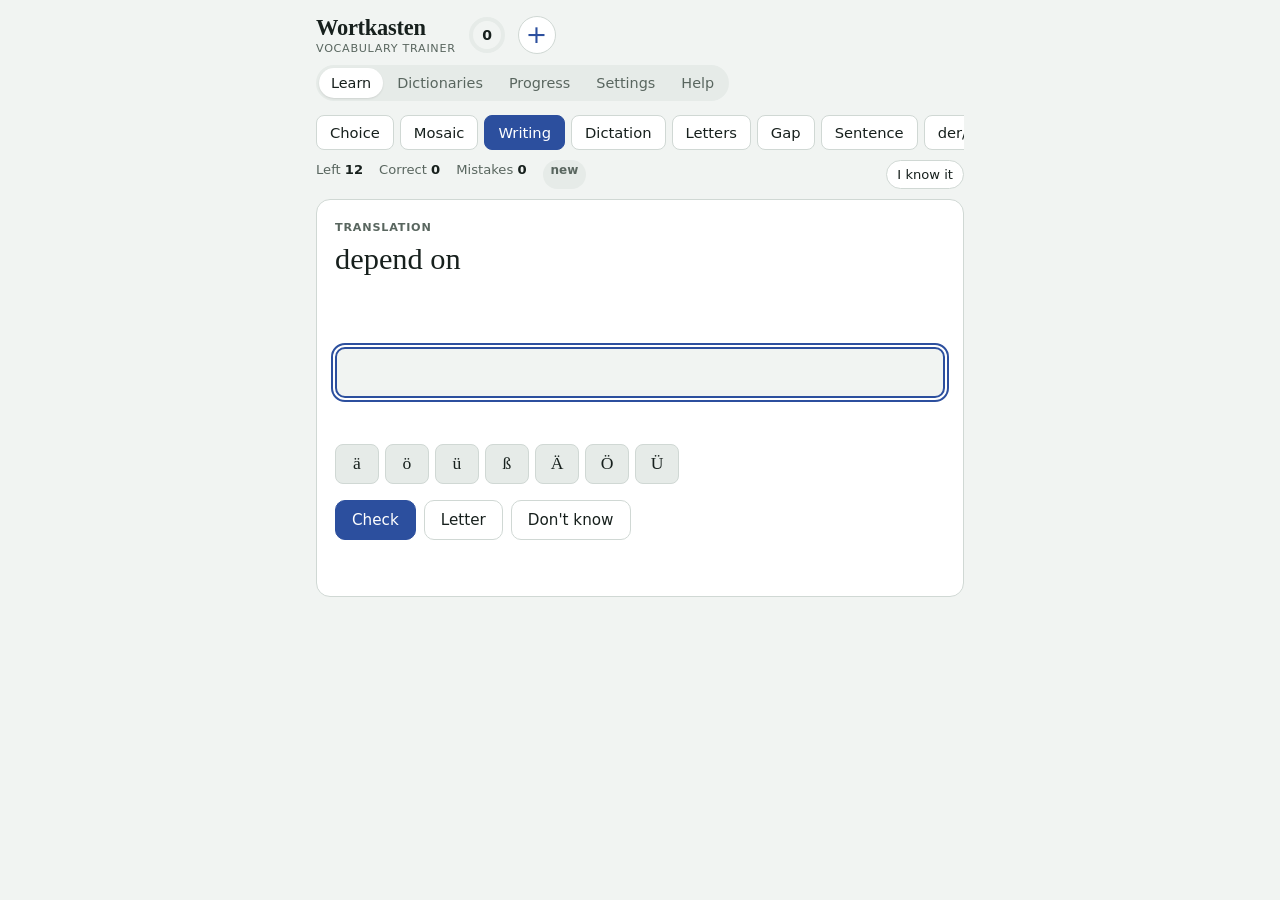
==== commit 4f3ccada: "Add files via upload" ====
--- a/index.html
+++ b/index.html
@@ -287,6 +287,8 @@
 .help p,.help li{max-width:65ch;margin:0 0 8px;font-size:.95rem}
 .help ol,.help ul{margin:0 0 8px;padding-left:1.3em}
 .help i{font-family:var(--font-word)}
+.help a{color:var(--accent)}
+.help .qr{display:block;width:160px;height:auto;margin:4px 0 2px;border-radius:14px;background:#fff}
 </style>
 
 <div class="wrap">
@@ -602,7 +604,7 @@
 const exName=id=>t('ex_'+id), exHint=id=>t('exh_'+id);
 
 function defaults(){return{
-  lang:'',mig:4,
+  lang:'',mig:5,
   general:{threshold:80,dailyCap:42,minGap:0,restPts:2,recallFrom:50,resetOnError:false,inLearning:36,perRound:12,reviewShare:60,learnInOrder:false,newMode:'sequential',direction:'toForeign',caseSensitive:false,umlautFallback:false,autoEnter:true,autoEnterDelay:350,autoNext:true,nextDelay:1200,layoutFix:true,foreignLayout:'qwertz',showTr:'always',dailyGoal:50},
   repeat:{enabled:true,drop:10,stages:[{after:1,times:2,deadline:3},{after:4,times:2,deadline:6},{after:8,times:2,deadline:12},{after:15,times:2,deadline:22},{after:30,times:2,deadline:45}]},
   forget:{enabled:true,grace:2,perDay:5},
@@ -617,7 +619,7 @@
     article:{on:true,perRound:20,confident:3,plus:1},
   },
   prizes:{'50':'','100':'','250':'','500':'','1000':'','2000':''},
-  audio:{on:true,autoSpeak:true,langF:'de-DE',langN:'en-GB',voiceF:'',rate:0.9},
+  audio:{on:false,autoSpeak:false,langF:'de-DE',langN:'en-GB',voiceF:'',rate:0.9},
 };}
 
 /* example dictionary: German words, translation in the interface language (English for the German interface) */
@@ -685,7 +687,8 @@
     if(X.general.threshold===120)X.general.threshold=80;
     if(X.general.inLearning===25)X.general.inLearning=36;
     X.general.recallFrom=50;X.repeat.drop=10;}
-  S.settings.mig=4;
+  if(mig<5){S.settings.audio.on=false;S.settings.audio.autoSpeak=false;}   // sound off by default; speaker buttons still work on tap
+  S.settings.mig=5;
   if(!LANGS[S.settings.lang])S.settings.lang=detectLang();
   L=S.settings.lang;
   for(const w of S.words)if(w.tr==null)splitTr(w);
@@ -815,12 +818,12 @@
   }else if(w.st==='learning'){
     const today=dayKey();if(w.dayK!==today){w.dayK=today;w.dayPts=0;}
     let add=Math.max(0,pts||0);
+    // from this score on, points come only from Writing and Gap (clipped first, so zero answers don't eat the daily limit)
+    if(g.recallFrom>0&&!RECALL(type))add=Math.max(0,Math.min(add,g.recallFrom-w.sc));
     // daily limit: an answer that starts below the limit counts in full; after the limit, only the small rest points
     const capped=(g.dailyCap>0&&(w.dayPts||0)>=g.dailyCap)||(g.minGap>0&&w.lastPts&&Date.now()-w.lastPts<g.minGap*60000);
     if(capped)add=Math.min(add,Math.max(0,g.restPts||0));
     else{w.dayPts=(w.dayPts||0)+add;if(add>0)w.lastPts=Date.now();}
-    // from this score on, points come only from Writing and Gap
-    if(g.recallFrom>0&&!RECALL(type))add=Math.max(0,Math.min(add,g.recallFrom-w.sc));
     w.sc=(w.sc||0)+add;
     if(w.sc>=g.threshold)ev=toReview(w);   // no clipping: the score may stay above the threshold
   }
@@ -1070,7 +1073,7 @@
   if(act==='dicts'){setView('dicts');return;}
   if(act==='next'){nextTask();return;}
   if(act==='editw'){if(c&&c.w){clearTimeout(R.timer);openEdit(c.w,()=>{if(R&&R.cur===c&&c.done&&!document.querySelector('#task [data-act="next"]'))nextTask();});}return;}
-  if(act==='say'){if(c&&c.w)speak(R.type==='phrase'||R.type==='cloze'?c.ex:c.w.w,true);return;}
+  if(act==='say'){if(c&&c.w)speak(R.type==='phrase'||R.type==='cloze'?c.ex:c.w.w,true,{force:true});return;}
   if(act==='play'||act==='slow'){if(c&&c.say)speak(c.say,true,{force:true,slow:act==='slow'});const i=$('#answer');if(i)try{i.focus({preventScroll:true});}catch(e){}return;}
   if(act==='art')return pickArticle(+b.dataset.i,b);
   if(act==='opt')return pickOption(+b.dataset.i,b);
@@ -1750,7 +1753,7 @@
   view.querySelectorAll('details.set').forEach(d=>d.addEventListener('toggle',()=>{if(d.open){S.ui.openSet=d.dataset.s;view.querySelectorAll('details.set').forEach(x=>{if(x!==d)x.open=false;});}else if(S.ui.openSet===d.dataset.s)S.ui.openSet=null;save();}));
   view.onchange=onSetChange;
   fillVoices();
-  $('#vtest').onclick=()=>speak('Ich nehme an einem Kongress teil.',true);
+  $('#vtest').onclick=()=>speak('Ich nehme an einem Kongress teil.',true,{force:true});
   $('#stadd').onclick=()=>{const l=st[st.length-1]||{after:1,times:2,deadline:4};st.push({after:l.after*2,times:l.times,deadline:l.after*2+2});R=null;save();renderSettings();};
   view.querySelectorAll('[data-strm]').forEach(b=>b.onclick=()=>{st.splice(+b.dataset.strm,1);R=null;save();renderSettings();});
   $('#bk').onclick=()=>offerFile('wortkasten-'+dayKey()+'.json',JSON.stringify({app:'wortkasten',v:1,exported:new Date().toISOString(),dicts:S.dicts,words:S.words,settings:S.settings,log:S.log,lastActiveDay:S.lastActiveDay,decay:S.decay,miles:S.miles,best:S.best}),'application/json',$('#bkbox'));
@@ -1780,8 +1783,12 @@
 }
 
 /* ===================== help (manual) ===================== */
+const TG='https://t.me/wortkasten';
+const QR='[data-uri]';
+const tgSec=(h,txt)=>`<section class="tg"><h3>${h}</h3><p>${txt.replace('@wortkasten',`<a href="${TG}" target="_blank" rel="noopener">@wortkasten</a>`)}</p><a href="${TG}" target="_blank" rel="noopener"><img class="qr" src="${QR}" alt="QR: t.me/wortkasten" width="160" height="182"></a></section>`;
 const HELP={
 en:`<h2 class="h">How to use Wortkasten</h2>
+${tgSec('Telegram channel','News, new dictionaries and tips: @wortkasten')}
 <section><h3>Getting started</h3><ol>
 <li>Open <b>Dictionaries</b> and load your own list: an Excel or CSV file, or text pasted from Quizlet. The example dictionary is there to try things out; delete it whenever you like.</li>
 <li>Switch on the dictionaries you want to learn.</li>
@@ -1796,7 +1803,7 @@
 <li><b>Choice</b>: pick the right answer out of four.</li>
 <li><b>Mosaic</b>: match words with their translations.</li>
 <li><b>Writing</b>: type the word. After a wrong letter the field turns red and the correct beginning of the word appears under it. A correct answer is accepted by itself.</li>
-<li><b>Dictation</b>: listen and type the word (or a sentence from the examples, see Settings). <b>Listen</b> plays it again, <b>Slowly</b> plays it slower.</li>
+<li><b>Dictation</b>: listen and type the word (or a sentence from the examples, see Settings). <b>Listen</b> plays it again, <b>Slowly</b> plays it slower. Other sound is off by default; the speaker buttons play when tapped, and automatic pronunciation can be turned on in Settings → Audio.</li>
 <li><b>Letters</b>: tap the letters in the right order.</li>
 <li><b>Gap</b>: type the word into a sentence. Separable verbs have two gaps (<i lang="de">Ich nehme … teil</i>).</li>
 <li><b>Sentence</b>: tap the words in the right order.</li>
@@ -1820,8 +1827,9 @@
 <section><h3>About</h3>
 <p>Wortkasten is inspired by BX Language acquisition (bxmemo.com).</p>
 <p>© 2026 Wortkasten. Code: MIT licence. Ready-made dictionaries: CC BY 4.0. Excel files are read with SheetJS (Apache 2.0). Fonts: Golos Text and Literata (SIL Open Font License).</p>
-<p class="note">Version 2026-11-01</p></section>`,
+<p class="note">Version 2026-11-04</p></section>`,
 de:`<h2 class="h">So funktioniert Wortkasten</h2>
+${tgSec('Telegram-Kanal','Neuigkeiten, neue Wörterbücher und Tipps: @wortkasten')}
 <section><h3>Erste Schritte</h3><ol>
 <li>Öffne <b>Wörterbücher</b> und lade deine eigene Liste: eine Excel- oder CSV-Datei oder Text aus Quizlet. Das Beispiel-Wörterbuch ist zum Ausprobieren da, du kannst es jederzeit löschen.</li>
 <li>Schalte die Wörterbücher ein, die du lernen willst.</li>
@@ -1836,7 +1844,7 @@
 <li><b>Auswahl</b>: wähle die richtige von vier Antworten.</li>
 <li><b>Mosaik</b>: ordne Wörter ihren Übersetzungen zu.</li>
 <li><b>Schreiben</b>: tippe das Wort. Nach einem falschen Buchstaben wird das Feld rot, und darunter erscheint der richtige Wortanfang. Eine richtige Antwort wird von selbst übernommen.</li>
-<li><b>Diktat</b>: hör zu und schreib das Wort (oder einen Satz aus den Beispielen, siehe Einstellungen). <b>Anhören</b> spielt es noch einmal ab, <b>Langsam</b> langsamer.</li>
+<li><b>Diktat</b>: hör zu und schreib das Wort (oder einen Satz aus den Beispielen, siehe Einstellungen). <b>Anhören</b> spielt es noch einmal ab, <b>Langsam</b> langsamer. Sonst ist der Ton standardmäßig aus: Die Lautsprecher-Tasten spielen beim Antippen, automatisches Aussprechen lässt sich unter Einstellungen → Aussprache einschalten.</li>
 <li><b>Buchstaben</b>: tippe die Buchstaben in der richtigen Reihenfolge.</li>
 <li><b>Lücke</b>: setz das Wort in einen Satz ein. Trennbare Verben haben zwei Lücken (<i lang="de">Ich nehme … teil</i>).</li>
 <li><b>Satz</b>: tippe die Wörter in der richtigen Reihenfolge.</li>
@@ -1860,8 +1868,9 @@
 <section><h3>Über die App</h3>
 <p>Wortkasten ist inspiriert von BX Language acquisition (bxmemo.com).</p>
 <p>© 2026 Wortkasten. Code: MIT-Lizenz. Fertige Wörterbücher: CC BY 4.0. Excel-Dateien werden mit SheetJS gelesen (Apache 2.0). Schriften: Golos Text und Literata (SIL Open Font License).</p>
-<p class="note">Version 2026-11-01</p></section>`,
+<p class="note">Version 2026-11-04</p></section>`,
 be:`<h2 class="h">Як карыстацца Wortkasten</h2>
+${tgSec('Тэлеграм-канал','Навіны, новыя слоўнікі і парады: @wortkasten')}
 <section><h3>З чаго пачаць</h3><ol>
 <li>Адкрыйце <b>Слоўнікі</b> і загрузіце свой спіс: файл Excel або CSV ці тэкст з Quizlet. Слоўнік-прыклад — каб паспрабаваць; яго можна выдаліць у любы момант.</li>
 <li>Уключыце слоўнікі, якія хочаце вучыць.</li>
@@ -1876,7 +1885,7 @@
 <li><b>Варыянт</b>: выберыце правільны адказ з чатырох.</li>
 <li><b>Мазаіка</b>: злучыце словы з перакладамі.</li>
 <li><b>Напісанне</b>: надрукуйце слова. Пасля няправільнай літары поле чырванее, а пад ім з’яўляецца правільны пачатак слова. Правільны адказ прымаецца сам.</li>
-<li><b>Дыктоўка</b>: паслухайце і напішыце слова (або фразу з прыкладаў, гл. налады). <b>Слухаць</b> агучвае яшчэ раз, <b>Павольна</b> — павольней.</li>
+<li><b>Дыктоўка</b>: паслухайце і напішыце слова (або фразу з прыкладаў, гл. налады). <b>Слухаць</b> агучвае яшчэ раз, <b>Павольна</b> — павольней. Астатні гук па змаўчанні выключаны: кнопкі з дынамікам гучаць пры націску, а аўтаматычнае вымаўленне можна ўключыць у Наладах → Агучванне.</li>
 <li><b>Літары</b>: націскайце літары ў правільным парадку.</li>
 <li><b>Пропуск</b>: упішыце слова ў фразу. У дзеясловаў з аддзяляльнай прыстаўкай два пропускі (<i lang="de">Ich nehme … teil</i>).</li>
 <li><b>Фраза</b>: націскайце словы ў правільным парадку.</li>
@@ -1900,7 +1909,7 @@
 <section><h3>Пра праграму</h3>
 <p>Wortkasten натхнёны праграмай BX Language acquisition (bxmemo.com).</p>
 <p>© 2026 Wortkasten. Код: ліцэнзія MIT. Гатовыя слоўнікі: CC BY 4.0. Файлы Excel чытаюцца з дапамогай SheetJS (Apache 2.0). Шрыфты: Golos Text і Literata (SIL Open Font License).</p>
-<p class="note">Версія 2026-11-01</p></section>`
+<p class="note">Версія 2026-11-04</p></section>`
 };
 function renderHelp(){view.innerHTML=`<article class="help">${HELP[L]||HELP.en}</article>`;}
 
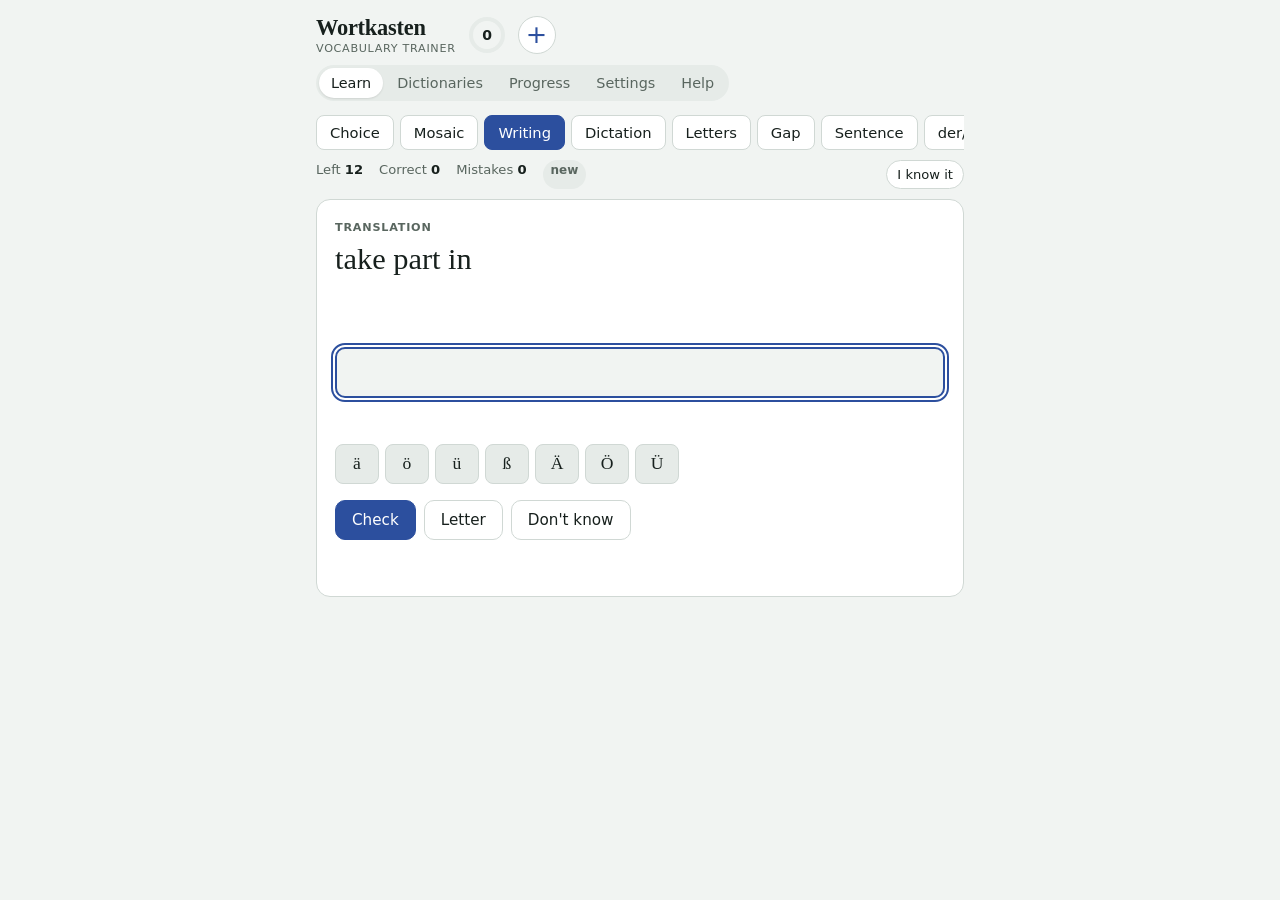
==== commit 367f79fb: "Add files via upload" ====
--- a/index.html
+++ b/index.html
@@ -380,7 +380,7 @@
   sec_ex:'Exercises', sec_gen:'General', sec_goal:'Goal and milestones', sec_rep:'Reviewing learned words', sec_forget:'Forgetting (“ice slide”)', sec_audio:'Audio', sec_data:'Data and backup',
   g_cap:'Points per word per day', g_cap_s:'0 = no limit. Lets a word ripen over several days', g_gap:'Pause between counted answers, min', g_gap_s:'A word earns full points again only after this pause. 0 = off', g_rest:'Points for a correct answer after the daily limit', g_rest_s:'They do not count towards the limit', g_from:'From this score, points only in Writing and Gap', g_from_s:'Other exercises stop here. 0 = off', n_cap:'Today’s points for this word are used up; it continues tomorrow.', n_gap:'Too soon for points: this word counts again from {h}.', pill_cap:'daily limit reached', pill_gap:'pause until {h}',
   g_thr:'Learned when the score reaches', g_thr_s:'Then the word moves to review', g_reset:'Reset the score after a mistake',
-  g_inl:'Words in learning at once', g_inl_s:'New words are added only when there are free places', g_round:'Tasks per round', g_share:'Share of reviews in a round, %',
+  g_round:'Tasks per round', g_round_s:'The places not taken by reviews and new words go to words in learning', g_npd:'New words per day', g_npd_s:'A word counts as new on the day you first practise it', g_nrec:'New words per round: Choice, Mosaic, Dictation, Letters', g_rrc:'Reviews per round: Writing, Gap', g_nrc:'New words per round: Writing, Gap', g_rph:'Reviews per round: Sentence', g_rph_s:'For practice only: Sentence does not count as a review. New words come to Sentence from the day after you first practise them',
   g_new:'New words', g_new_seq:'one dictionary at a time', g_new_all:'from all active', g_new_s:'One at a time: the next dictionary starts only when the current one has no new words left',
   g_order:'Learn in dictionary order', g_order_s:'Otherwise new words are picked at random',
   g_dir:'Direction (Choice, Writing)', g_dir_f:'translation → word', g_dir_n:'word → translation', g_dir_b:'both ways',
@@ -469,7 +469,7 @@
   sec_ex:'Übungen', sec_gen:'Allgemein', sec_goal:'Ziel und Meilensteine', sec_rep:'Wiederholung gelernter Wörter', sec_forget:'Vergessen („Eisrutsche“)', sec_audio:'Aussprache', sec_data:'Daten und Sicherung',
   g_cap:'Punkte pro Wort und Tag', g_cap_s:'0 = ohne Grenze. So reift ein Wort über mehrere Tage', g_gap:'Pause zwischen gewerteten Antworten, Min.', g_gap_s:'Ein Wort bekommt erst nach dieser Pause wieder volle Punkte. 0 = aus', g_rest:'Punkte für eine richtige Antwort nach dem Tageslimit', g_rest_s:'Sie zählen nicht zum Limit', g_from:'Ab dieser Punktzahl Punkte nur beim Schreiben und in der Lücke', g_from_s:'Andere Übungen hören hier auf. 0 = aus', n_cap:'Die Tagespunkte für dieses Wort sind erreicht, morgen geht es weiter.', n_gap:'Noch zu früh für Punkte: das Wort zählt wieder ab {h}.', pill_cap:'Tageslimit erreicht', pill_gap:'Pause bis {h}',
   g_thr:'Gelernt, wenn die Punktzahl erreicht', g_thr_s:'Danach kommt das Wort in die Wiederholung', g_reset:'Punkte bei einem Fehler auf null setzen',
-  g_inl:'Wörter gleichzeitig im Lernen', g_inl_s:'Neue Wörter kommen nur hinzu, wenn Plätze frei sind', g_round:'Aufgaben pro Runde', g_share:'Anteil der Wiederholungen pro Runde, %',
+  g_round:'Aufgaben pro Runde', g_round_s:'Plätze, die nicht an Wiederholungen und neue Wörter gehen, bekommen Wörter im Lernen', g_npd:'Neue Wörter pro Tag', g_npd_s:'Ein Wort zählt als neu an dem Tag, an dem du es zum ersten Mal übst', g_nrec:'Neue Wörter pro Runde: Auswahl, Mosaik, Diktat, Buchstaben', g_rrc:'Wiederholungen pro Runde: Schreiben, Lücke', g_nrc:'Neue Wörter pro Runde: Schreiben, Lücke', g_rph:'Wiederholungen pro Runde: Satz', g_rph_s:'Nur zum Üben: Der Satz zählt nicht als Wiederholung. Neue Wörter kommen erst ab dem Tag nach dem ersten Üben in den Satz',
   g_new:'Neue Wörter', g_new_seq:'ein Wörterbuch nach dem anderen', g_new_all:'aus allen aktiven', g_new_s:'Nacheinander: das nächste Wörterbuch beginnt erst, wenn im aktuellen keine neuen Wörter mehr sind',
   g_order:'In der Reihenfolge des Wörterbuchs lernen', g_order_s:'Sonst werden neue Wörter zufällig gewählt',
   g_dir:'Richtung (Auswahl, Schreiben)', g_dir_f:'Übersetzung → Wort', g_dir_n:'Wort → Übersetzung', g_dir_b:'in beide Richtungen',
@@ -558,7 +558,7 @@
   sec_ex:'Практыкаванні', sec_gen:'Агульныя', sec_goal:'Мэта і вехі', sec_rep:'Паўтор вывучаных слоў', sec_forget:'Забыванне («ледзяная горка»)', sec_audio:'Агучванне', sec_data:'Дадзеныя і рэзервовая копія',
   g_cap:'Балаў на слова за дзень', g_cap_s:'0 — без абмежавання. Так слова сталее за некалькі дзён', g_gap:'Паўза паміж залічанымі адказамі, хв', g_gap_s:'Слова зноў атрымлівае поўныя балы толькі пасля гэтай паўзы. 0 — выключана', g_rest:'Балы за правільны адказ пасля дзённага ліміту', g_rest_s:'У ліміт яны не ўваходзяць', g_from:'З гэтага бала балы толькі ў Напісанні і Пропуску', g_from_s:'Іншыя практыкаванні спыняюцца тут. 0 — выключана', n_cap:'Балы гэтага слова на сёння набраны, працяг заўтра.', n_gap:'Яшчэ зарана для балаў: слова зноў залічваецца з {h}.', pill_cap:'дзённы ліміт', pill_gap:'паўза да {h}',
   g_thr:'Вывучана, калі бал дасягнуў', g_thr_s:'Пасля гэтага слова пераходзіць у паўтор', g_reset:'Скідаць балы пры памылцы',
-  g_inl:'Слоў адначасова ў вывучэнні', g_inl_s:'Новыя словы дадаюцца, толькі калі ёсць вольныя месцы', g_round:'Заданняў у раўндзе', g_share:'Доля паўтораў у раўндзе, %',
+  g_round:'Заданняў у раўндзе', g_round_s:'Месцы, якія не занялі паўторы і новыя словы, атрымліваюць словы з вывучэння', g_npd:'Новых слоў у дзень', g_npd_s:'Слова лічыцца новым у той дзень, калі вы ўпершыню яго трэніруеце', g_nrec:'Новых слоў у раўндзе: Варыянт, Мазаіка, Дыктоўка, Літары', g_rrc:'Паўтораў у раўндзе: Напісанне, Пропуск', g_nrc:'Новых слоў у раўндзе: Напісанне, Пропуск', g_rph:'Паўтораў у раўндзе: Фраза', g_rph_s:'Толькі для трэніроўкі: Фраза не залічваецца як паўтор. Новыя словы трапляюць у Фразу з наступнага дня пасля першай трэніроўкі',
   g_new:'Новыя словы', g_new_seq:'па чарзе слоўнікаў', g_new_all:'з усіх актыўных', g_new_s:'«Па чарзе» — наступны слоўнік пачынаецца, толькі калі ў бягучым скончыліся новыя словы',
   g_order:'Вучыць па парадку слоўніка', g_order_s:'Інакш новыя словы бяруцца ўраскід',
   g_dir:'Кірунак (Варыянт, Напісанне)', g_dir_f:'пераклад → слова', g_dir_n:'слова → пераклад', g_dir_b:'у абодва бакі',
@@ -604,9 +604,9 @@
 const exName=id=>t('ex_'+id), exHint=id=>t('exh_'+id);
 
 function defaults(){return{
-  lang:'',mig:5,
-  general:{threshold:80,dailyCap:42,minGap:0,restPts:2,recallFrom:50,resetOnError:false,inLearning:36,perRound:12,reviewShare:60,learnInOrder:false,newMode:'sequential',direction:'toForeign',caseSensitive:false,umlautFallback:false,autoEnter:true,autoEnterDelay:350,autoNext:true,nextDelay:1200,layoutFix:true,foreignLayout:'qwertz',showTr:'always',dailyGoal:50},
-  repeat:{enabled:true,drop:10,stages:[{after:1,times:2,deadline:3},{after:4,times:2,deadline:6},{after:8,times:2,deadline:12},{after:15,times:2,deadline:22},{after:30,times:2,deadline:45}]},
+  lang:'',mig:6,
+  general:{threshold:80,dailyCap:42,minGap:0,restPts:2,recallFrom:50,resetOnError:false,perRound:12,newPerDay:15,newRecog:7,revRecall:3,newRecall:2,revPhrase:5,learnInOrder:false,newMode:'sequential',direction:'toForeign',caseSensitive:false,umlautFallback:false,autoEnter:true,autoEnterDelay:350,autoNext:true,nextDelay:1200,layoutFix:true,foreignLayout:'qwertz',showTr:'always',dailyGoal:50},
+  repeat:{enabled:true,drop:10,stages:[{after:1,times:1,deadline:3},{after:4,times:1,deadline:6},{after:8,times:1,deadline:12},{after:15,times:1,deadline:22},{after:30,times:1,deadline:45}]},
   forget:{enabled:true,grace:2,perDay:5},
   ex:{
     choice:{on:true,plus:6,minus:4,options:4},
@@ -688,7 +688,9 @@
     if(X.general.inLearning===25)X.general.inLearning=36;
     X.general.recallFrom=50;X.repeat.drop=10;}
   if(mig<5){S.settings.audio.on=false;S.settings.audio.autoSpeak=false;}   // sound off by default; speaker buttons still work on tap
-  S.settings.mig=5;
+  if(mig<6){const g0=S.settings.general;delete g0.inLearning;delete g0.reviewShare;   // rounds are now built from fixed numbers per box
+    S.settings.repeat.stages.forEach(st=>{st.times=1;});}   // one correct answer per review
+  S.settings.mig=6;
   if(!LANGS[S.settings.lang])S.settings.lang=detectLang();
   L=S.settings.lang;
   for(const w of S.words)if(w.tr==null)splitTr(w);
@@ -780,6 +782,8 @@
 }
 const RECALL=t=>t==='writing'||t==='cloze';
 // in review: a mistake or a missed deadline takes off a share of the score (rounded down); below the threshold the word goes back to learning
+// a mistake in review: −10% (rounded down) and back to learning; kept below the threshold so it has to be earned again in Writing or Gap
+function reviewFail(w){const g=G();w.sc=Math.min(g.threshold-1,Math.floor((w.sc||0)*(1-(S.settings.repeat.drop||0)/100)));w.hits=0;w.st='learning';w.stage=0;w.due=0;w.dl=0;return'dropped';}
 function reviewSlip(w){const g=G();w.sc=Math.floor((w.sc||0)*(1-(S.settings.repeat.drop||0)/100));w.hits=0;
   if(w.sc<g.threshold){w.st='learning';w.stage=0;w.due=0;w.dl=0;return'dropped';}
   const st=S.settings.repeat.stages[w.stage-1]||{after:0,deadline:2};w.due=dayStart(0);w.dl=addDays(dayStart(0),Math.max(2,st.deadline-st.after));return'slipped';}
@@ -805,15 +809,16 @@
 function applyResult(w,type,correct,pts){
   const g=G();let ev=null;lastNote=null;
   w.last=Date.now();if(correct)w.ok++;else w.err++;
-  if(w.st==='new'&&type!=='article')w.st='learning';
+  if(w.st==='new'&&type!=='article'){w.st='learning';w.sd=dayKey();}   // sd: the day the word was first practised
   if(w.st==='review'){
-    if(RECALL(type)){   // reviews count only in Writing and Gap
+    if(RECALL(type)){   // reviews count only in Writing and Gap, at most once a day
+      w.rday=dayKey();
       if(correct){w.hits++;const st=S.settings.repeat.stages,cur=st[w.stage-1];
         if(!cur||w.hits>=cur.times){
           if(w.stage<st.length){if(!w.lday)w.lday=addDays(Date.now(),-((cur&&cur.after)||0));setStage(w,w.stage);ev='stage';}
           else{w.st='done';ev='done';}
         }
-      }else ev=reviewSlip(w);
+      }else ev=reviewFail(w);
     }
   }else if(w.st==='learning'){
     const today=dayKey();if(w.dayK!==today){w.dayK=today;w.dayPts=0;}
@@ -874,18 +879,28 @@
   else if(type==='phrase')p=p.filter(w=>exList(w).some(x=>phraseOk(x.ex)));
   return p;
 }
+const newToday=()=>{const k=dayKey();return S.words.filter(w=>w.sd===k).length;};
+// a round is put together from three boxes with fixed numbers per exercise:
+//   Choice, Mosaic, Dictation, Letters: no reviews, newRecog new, the rest from learning (lowest score first)
+//   Writing, Gap: revRecall reviews (each at most once a day), newRecall new, the rest from learning (longest unseen first)
+//   Sentence: revPhrase reviews (practice only), the rest from learning started before today, no new words
+// a box that runs short is filled from learning, then new (within the daily limit), then reviews
 function buildRound(type){
-  const g=G(),now=Date.now(),pool=poolFor(type),n=g.perRound;
-  const due=RECALL(type)?pool.filter(w=>w.st==='review'&&w.due<=now).sort((a,b)=>a.due-b.due).map(w=>w.id):[];
-  const learning=pool.filter(w=>w.st==='learning').sort((a,b)=>(resting(a,now,type)-resting(b,now,type))||a.sc-b.sc||b.err-a.err).map(w=>w.id);
-  const learningAll=activeWords().filter(w=>w.st==='learning').length;
-  const free=Math.max(0,g.inLearning-learningAll);
-  const newIds=pickNew(pool,free),out=[];
+  const g=G(),now=Date.now(),today=dayKey(),pool=poolFor(type),n=g.perRound;
+  const phrase=type==='phrase',recall=RECALL(type);
+  const qRev=phrase?(g.revPhrase||0):recall?(g.revRecall||0):0;
+  const qNew=phrase?0:recall?(g.newRecall||0):(g.newRecog||0);
+  const seen=w=>w.last||0;
+  const rev=qRev<=0?[]:pool.filter(w=>w.st==='review'&&(phrase||(w.due<=now&&w.rday!==today)))
+    .sort((a,b)=>phrase?seen(a)-seen(b):(a.due-b.due)||(seen(a)-seen(b))).map(w=>w.id);
+  const learning=pool.filter(w=>w.st==='learning'&&(!phrase||!w.sd||w.sd<today))
+    .sort(recall||phrase?(a,b)=>(resting(a,now,type)-resting(b,now,type))||(seen(a)-seen(b))||a.sc-b.sc
+                        :(a,b)=>(resting(a,now,type)-resting(b,now,type))||a.sc-b.sc||b.err-a.err).map(w=>w.id);
+  const newLeft=phrase?0:Math.max(0,(g.newPerDay||0)-newToday());
+  const newIds=pickNew(pool,Math.min(newLeft,n)),out=[];
   const take=(arr,k)=>{for(const id of arr){if(out.length>=n||k<=0)break;if(!out.includes(id)){out.push(id);k--;}}};
-  const retry=pool.filter(w=>w.retry&&w.st!=='done').map(w=>w.id);take(retry,n);
-  take(due,Math.round(n*g.reviewShare/100));
-  take(newIds,Math.min(free,Math.ceil(n*.34)));
-  take(learning,n);take(newIds,n);take(due,n);
+  const ls=new Set(learning);const retry=pool.filter(w=>w.retry&&ls.has(w.id)).map(w=>w.id);
+  take(rev,qRev);take(newIds,qNew);take(retry,n);take(learning,n);take(newIds,n);take(rev,n);
   const rs=new Set(retry);return [...shuffle(out.filter(id=>rs.has(id))),...shuffle(out.filter(id=>!rs.has(id)))];
 }
 function pickDir(){const d=G().direction;return d==='both'?(Math.random()<.5?'toForeign':'toNative'):d;}
@@ -1019,7 +1034,7 @@
   const ev=applyResult(c.w,R.type,correct,taskPoints(R.type,c,correct));
   if(correct)R.ok++;else{R.bad++;
     if(R.type==='choice'){if(!R.requeued.has(c.w.id)){R.requeued.add(c.w.id);R.queue.push(c.w.id);}}
-    else if(!c.w.retry){c.w.retry=true;R.retry=(R.retry||0)+1;}}
+    else if(!c.w.retry&&c.w.st==='learning'&&ev!=='dropped'){c.w.retry=true;R.retry=(R.retry||0)+1;}}
   if(ev==='learned')R.learned++;
   afterResult(c.w,ev);save();statusBar();return ev;
 }
@@ -1685,9 +1700,12 @@
     num('general.minGap',t('g_gap'),t('g_gap_s'),0,720,5)+
     num('general.restPts',t('g_rest'),t('g_rest_s'),0,50)+
     num('general.recallFrom',t('g_from'),t('g_from_s'),0,1000)+
-    num('general.inLearning',t('g_inl'),t('g_inl_s'),1,500)+
-    num('general.perRound',t('g_round'),'',2,100)+
-    num('general.reviewShare',t('g_share'),'',0,100)+
+    num('general.perRound',t('g_round'),t('g_round_s'),2,100)+
+    num('general.newPerDay',t('g_npd'),t('g_npd_s'),0,500)+
+    num('general.newRecog',t('g_nrec'),'',0,100)+
+    num('general.revRecall',t('g_rrc'),'',0,100)+
+    num('general.newRecall',t('g_nrc'),'',0,100)+
+    num('general.revPhrase',t('g_rph'),t('g_rph_s'),0,100)+
     sel('general.newMode',t('g_new'),[['sequential',t('g_new_seq')],['all',t('g_new_all')]],t('g_new_s'))+
     chk('general.learnInOrder',t('g_order'),t('g_order_s'))+
     sel('general.direction',t('g_dir'),[['toForeign',t('g_dir_f')],['toNative',t('g_dir_n')],['both',t('g_dir_b')]])+
@@ -1795,10 +1813,10 @@
 <li>Go to <b>Learn</b>, pick an exercise at the top and answer. A round has 12 tasks. In Choice and Mosaic, words you get wrong come back at the end of the round; in the other exercises they open the next round.</li></ol></section>
 <section><h3>How memorising works</h3>
 <p>Every answer earns the word points: each exercise has a base price, and mistakes and hints only make it smaller, never below zero. Choice: 6, with a mistake 2. Mosaic: 4, with a mistake 2. Writing: 12, minus 3 once for an answer with a mistake, minus 1 for each wrong letter and for each hint you switched on. Gap: 12 and Dictation: 10, the same way. Letters: 6 minus 1 per wrong letter. Sentence: 8 minus 1 per word you put in the wrong place. der/die/das: 1. “Don't know” gives 0. A word with a mistake comes back in the next round.</p>
-<p>From 50 points on, a word earns points only in Writing and Gap. At 80 points (the score is not cut off there) it counts as learned and moves to review: it comes back twice on days 1, 4, 8, 15 and 30 after that, and reviews count only in Writing and Gap. A mistake in review, or a missed review deadline, takes 10% off the score, rounded down (83 → 74). If the score drops below 80, the word goes back to learning.</p>
+<p>From 50 points on, a word earns points only in Writing and Gap. At 80 points (the score is not cut off there) it counts as learned and moves to review: it comes back on days 1, 4, 8, 15 and 30 after that, and each time one correct answer is enough. Reviews count only in Writing and Gap, and there a review word comes at most once a day. A mistake in review takes 10% off the score, rounded down (83 → 74), and sends the word back to learning. A missed review deadline also takes 10% off; if the score drops below 80, the word goes back to learning.</p>
 <p>A word earns at most 42 points a day; an answer that starts below the limit counts in full, after that an answer brings 2 points. So a word needs at least two days to be learned, however many rounds you do.</p>
 <p>If you skip practice for more than two days, words in learning slowly lose points. This is the “ice slide”.</p>
-<p>Only 36 words are in learning at once; new ones are added as others are learned. With <b>one dictionary at a time</b>, new words come only from the top active dictionary until it has none left, so switching between dictionaries does not scatter your attention. All numbers can be changed in Settings.</p></section>
+<p>A round of 12 is put together like this. Choice, Mosaic, Dictation and Letters: 7 new words and 5 words in learning, lowest score first, no reviews. Writing and Gap: 3 reviews, 7 words in learning (the ones you have not seen longest first) and 2 new. Sentence: 5 reviews and 7 words in learning that you started before today. If a box runs short, words in learning fill the round. At most 15 new words a day. With <b>one dictionary at a time</b>, new words come only from the top active dictionary until it has none left, so switching between dictionaries does not scatter your attention. All numbers can be changed in Settings.</p></section>
 <section><h3>Exercises</h3><ul>
 <li><b>Choice</b>: pick the right answer out of four.</li>
 <li><b>Mosaic</b>: match words with their translations.</li>
@@ -1827,7 +1845,7 @@
 <section><h3>About</h3>
 <p>Wortkasten is inspired by BX Language acquisition (bxmemo.com).</p>
 <p>© 2026 Wortkasten. Code: MIT licence. Ready-made dictionaries: CC BY 4.0. Excel files are read with SheetJS (Apache 2.0). Fonts: Golos Text and Literata (SIL Open Font License).</p>
-<p class="note">Version 2026-11-04</p></section>`,
+<p class="note">Version 2026-11-10</p></section>`,
 de:`<h2 class="h">So funktioniert Wortkasten</h2>
 ${tgSec('Telegram-Kanal','Neuigkeiten, neue Wörterbücher und Tipps: @wortkasten')}
 <section><h3>Erste Schritte</h3><ol>
@@ -1836,10 +1854,10 @@
 <li>Geh zu <b>Lernen</b>, wähle oben eine Übung und antworte. Eine Runde hat 12 Aufgaben. Bei Auswahl und Mosaik kommen falsch beantwortete Wörter am Ende der Runde wieder, bei den anderen Übungen zu Beginn der nächsten Runde.</li></ol></section>
 <section><h3>So funktioniert das Einprägen</h3>
 <p>Jede Antwort bringt dem Wort Punkte: Jede Übung hat einen Grundpreis, Fehler und Hinweise machen ihn nur kleiner, nie unter null. Auswahl: 6, mit Fehler 2. Mosaik: 4, mit Fehler 2. Schreiben: 12, minus 3 einmal für eine Antwort mit Fehler, minus 1 für jeden falschen Buchstaben und für jeden eingeschalteten Hinweis. Lücke: 12 und Diktat: 10, genauso. Buchstaben: 6 minus 1 pro falschem Buchstaben. Satz: 8 minus 1 pro Wort an der falschen Stelle. der/die/das: 1. „Weiß nicht“ bringt 0. Ein Wort mit Fehler kommt in der nächsten Runde wieder.</p>
-<p>Ab 50 Punkten bekommt ein Wort Punkte nur noch beim Schreiben und in der Lücke. Bei 80 Punkten (darüber wird nicht abgeschnitten) gilt es als gelernt und kommt in die Wiederholung: am 1., 4., 8., 15. und 30. Tag danach erscheint es je zweimal, und Wiederholungen zählen nur beim Schreiben und in der Lücke. Ein Fehler in der Wiederholung oder eine verpasste Frist kostet 10 % der Punkte, abgerundet (83 → 74). Fällt die Punktzahl unter 80, geht das Wort zurück ins Lernen.</p>
+<p>Ab 50 Punkten bekommt ein Wort Punkte nur noch beim Schreiben und in der Lücke. Bei 80 Punkten (darüber wird nicht abgeschnitten) gilt es als gelernt und kommt in die Wiederholung: am 1., 4., 8., 15. und 30. Tag danach erscheint es wieder, und jedes Mal genügt eine richtige Antwort. Wiederholungen zählen nur beim Schreiben und in der Lücke, und dort kommt ein Wort höchstens einmal am Tag. Ein Fehler in der Wiederholung kostet 10 % der Punkte, abgerundet (83 → 74), und das Wort geht zurück ins Lernen. Eine verpasste Frist kostet ebenfalls 10 %; fällt die Punktzahl unter 80, geht das Wort zurück ins Lernen.</p>
 <p>Ein Wort bekommt höchstens 42 Punkte am Tag; eine Antwort, die unter dem Limit beginnt, zählt voll, danach bringt eine Antwort 2 Punkte. So braucht ein Wort mindestens zwei Tage, egal wie viele Runden du machst.</p>
 <p>Wenn du länger als zwei Tage pausierst, verlieren Wörter im Lernen langsam Punkte. Das ist die „Eisrutsche“.</p>
-<p>Es sind immer nur 36 Wörter gleichzeitig im Lernen; neue kommen hinzu, sobald andere gelernt sind. Mit <b>ein Wörterbuch nach dem anderen</b> kommen neue Wörter nur aus dem obersten aktiven Wörterbuch, bis es keine mehr hat. So verzettelst du dich nicht zwischen mehreren Wörterbüchern. Alle Zahlen lassen sich in den Einstellungen ändern.</p></section>
+<p>Eine Runde mit 12 Aufgaben setzt sich so zusammen. Auswahl, Mosaik, Diktat und Buchstaben: 7 neue Wörter und 5 Wörter im Lernen, die mit den wenigsten Punkten zuerst, keine Wiederholungen. Schreiben und Lücke: 3 Wiederholungen, 7 Wörter im Lernen (die am längsten nicht gesehenen zuerst) und 2 neue. Satz: 5 Wiederholungen und 7 Wörter im Lernen, die vor heute begonnen wurden. Fehlt etwas, füllen Wörter im Lernen die Runde auf. Höchstens 15 neue Wörter am Tag. Mit <b>ein Wörterbuch nach dem anderen</b> kommen neue Wörter nur aus dem obersten aktiven Wörterbuch, bis es keine mehr hat. So verzettelst du dich nicht zwischen mehreren Wörterbüchern. Alle Zahlen lassen sich in den Einstellungen ändern.</p></section>
 <section><h3>Übungen</h3><ul>
 <li><b>Auswahl</b>: wähle die richtige von vier Antworten.</li>
 <li><b>Mosaik</b>: ordne Wörter ihren Übersetzungen zu.</li>
@@ -1868,7 +1886,7 @@
 <section><h3>Über die App</h3>
 <p>Wortkasten ist inspiriert von BX Language acquisition (bxmemo.com).</p>
 <p>© 2026 Wortkasten. Code: MIT-Lizenz. Fertige Wörterbücher: CC BY 4.0. Excel-Dateien werden mit SheetJS gelesen (Apache 2.0). Schriften: Golos Text und Literata (SIL Open Font License).</p>
-<p class="note">Version 2026-11-04</p></section>`,
+<p class="note">Version 2026-11-10</p></section>`,
 be:`<h2 class="h">Як карыстацца Wortkasten</h2>
 ${tgSec('Тэлеграм-канал','Навіны, новыя слоўнікі і парады: @wortkasten')}
 <section><h3>З чаго пачаць</h3><ol>
@@ -1877,10 +1895,10 @@
 <li>Перайдзіце ў <b>Вучыць</b>, выберыце ўверсе практыкаванне і адказвайце. У раўндзе 12 заданняў. У Варыянце і Мазаіцы словы з памылкамі вяртаюцца ў канцы раўнда, у астатніх практыкаваннях — у пачатку наступнага.</li></ol></section>
 <section><h3>Як працуе запамінанне</h3>
 <p>Кожны адказ дае слову балы: у кожнага практыкавання ёсць базавы кошт, а памылкі і падказкі толькі памяншаюць яго, але не ніжэй за нуль. Варыянт: 6, з памылкай 2. Мазаіка: 4, з памылкай 2. Напісанне: 12, мінус 3 адзін раз за адказ з памылкай, мінус 1 за кожную няправільную літару і за кожную ўключаную падказку. Пропуск: 12 і Дыктоўка: 10, гэтак жа. Літары: 6 мінус 1 за кожную няправільную літару. Фраза: 8 мінус 1 за кожнае слова не на сваім месцы. der/die/das: 1. «Не ведаю» дае 0. Слова з памылкай вяртаецца ў наступным раўндзе.</p>
-<p>З 50 балаў слова атрымлівае балы толькі ў Напісанні і Пропуску. Пры 80 балах (вышэй не абразаецца) яно лічыцца вывучаным і пераходзіць у паўтор: на 1, 4, 8, 15 і 30-ы дзень пасля гэтага яно вяртаецца па два разы, і паўторы залічваюцца толькі ў Напісанні і Пропуску. Памылка ў паўторы або пропушчаны тэрмін здымае 10% балаў з акругленнем уніз (83 → 74). Калі бал апускаецца ніжэй за 80, слова вяртаецца ў вывучэнне.</p>
+<p>З 50 балаў слова атрымлівае балы толькі ў Напісанні і Пропуску. Пры 80 балах (вышэй не абразаецца) яно лічыцца вывучаным і пераходзіць у паўтор: на 1, 4, 8, 15 і 30-ы дзень пасля гэтага яно вяртаецца, і кожны раз дастаткова аднаго правільнага адказу. Паўторы залічваюцца толькі ў Напісанні і Пропуску, і там слова з’яўляецца не часцей за раз на дзень. Памылка ў паўторы здымае 10% балаў з акругленнем уніз (83 → 74) і вяртае слова ў вывучэнне. Пропушчаны тэрмін таксама здымае 10%; калі бал апускаецца ніжэй за 80, слова вяртаецца ў вывучэнне.</p>
 <p>Слова атрымлівае не больш за 42 балы за дзень; адказ, які пачынаецца ніжэй за ліміт, залічваецца цалкам, пасля гэтага адказ дае 2 балы. Таму слова вывучаецца не менш чым за два дні, колькі б раўндаў вы ні рабілі.</p>
 <p>Калі вы не займаецеся больш за два дні, словы ў вывучэнні паступова губляюць балы. Гэта «ледзяная горка».</p>
-<p>Адначасова вывучаецца толькі 36 слоў; новыя дадаюцца, калі іншыя вывучаны. У рэжыме <b>па чарзе слоўнікаў</b> новыя словы бяруцца толькі з верхняга актыўнага слоўніка, пакуль у ім не скончацца, таму пераключэнне паміж слоўнікамі не распыляе ўвагу. Усе лічбы можна змяніць у наладах.</p></section>
+<p>Раўнд з 12 заданняў складаецца так. Варыянт, Мазаіка, Дыктоўка і Літары: 7 новых слоў і 5 з вывучэння, спачатку тыя, у каго менш балаў, без паўтораў. Напісанне і Пропуск: 3 паўторы, 7 слоў з вывучэння (спачатку тыя, якіх вы даўжэй не бачылі) і 2 новыя. Фраза: 5 паўтораў і 7 слоў з вывучэння, пачатых да сёння. Калі нейкай каробкі не хапае, раўнд дапаўняецца словамі з вывучэння. Не больш за 15 новых слоў у дзень. У рэжыме <b>па чарзе слоўнікаў</b> новыя словы бяруцца толькі з верхняга актыўнага слоўніка, пакуль у ім не скончацца, таму пераключэнне паміж слоўнікамі не распыляе ўвагу. Усе лічбы можна змяніць у наладах.</p></section>
 <section><h3>Практыкаванні</h3><ul>
 <li><b>Варыянт</b>: выберыце правільны адказ з чатырох.</li>
 <li><b>Мазаіка</b>: злучыце словы з перакладамі.</li>
@@ -1909,7 +1927,7 @@
 <section><h3>Пра праграму</h3>
 <p>Wortkasten натхнёны праграмай BX Language acquisition (bxmemo.com).</p>
 <p>© 2026 Wortkasten. Код: ліцэнзія MIT. Гатовыя слоўнікі: CC BY 4.0. Файлы Excel чытаюцца з дапамогай SheetJS (Apache 2.0). Шрыфты: Golos Text і Literata (SIL Open Font License).</p>
-<p class="note">Версія 2026-11-04</p></section>`
+<p class="note">Версія 2026-11-10</p></section>`
 };
 function renderHelp(){view.innerHTML=`<article class="help">${HELP[L]||HELP.en}</article>`;}
 
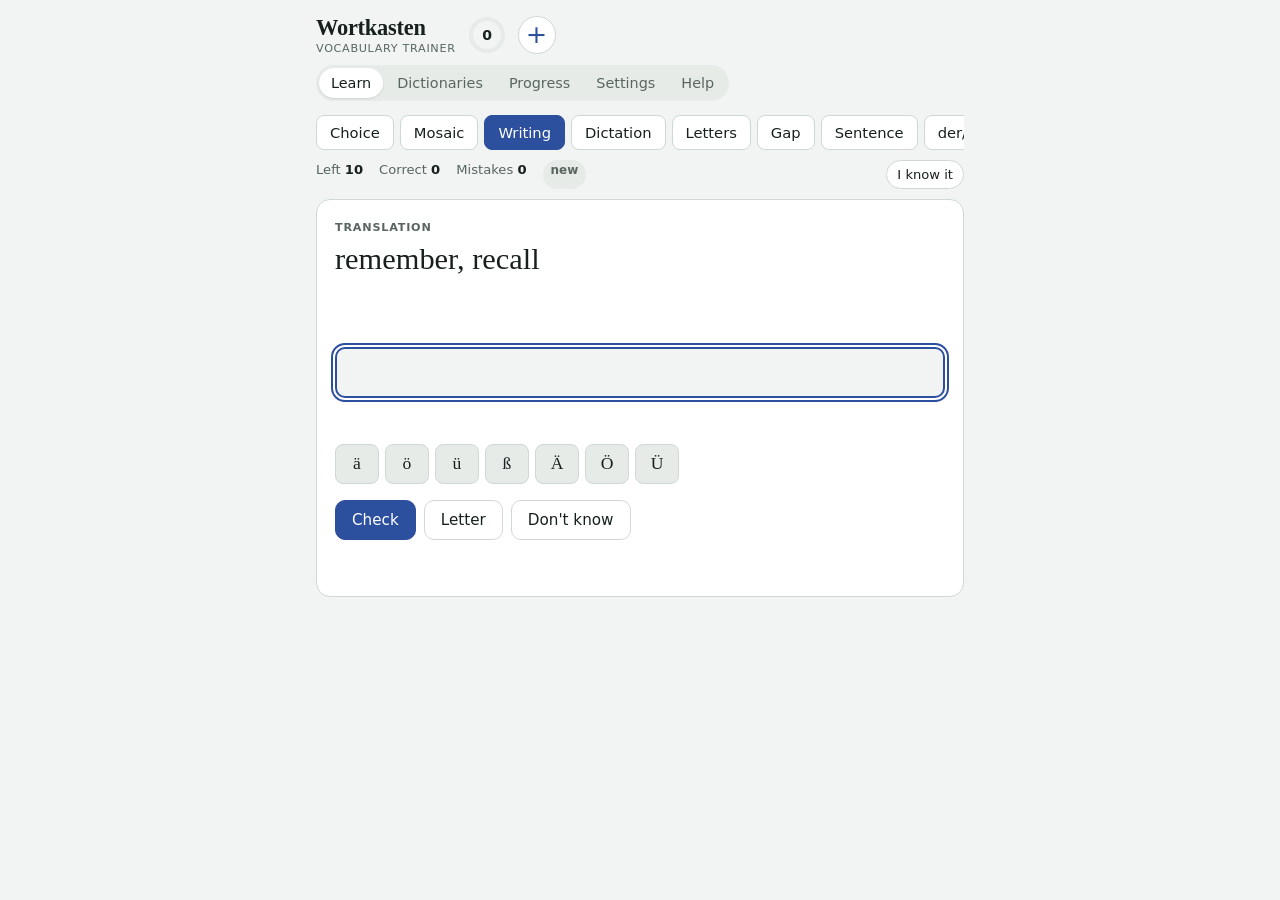
==== commit f6e2adac: "Add files via upload" ====
--- a/index.html
+++ b/index.html
@@ -390,8 +390,8 @@
   g_layk:'Layout of the language you are learning', g_layk_de:'German (QWERTZ)', g_layk_en:'English (QWERTY)',
   g_next:'Move on after a correct answer', g_nextd:'Pause before the next task, ms',
   go_goal:'Daily goal, answers', go_goal_s:'The ring around the streak number fills up as you answer', go_note:'You choose the prize for each milestone yourself. When you reach it, the app will remind you of it.', go_m:'{m} words',
-  r_on:'Review learned words', r_on_s:'Otherwise a word counts as fully learned straight away', r_drop:'Mistake or missed deadline in review, % of points', r_drop_s:'Rounded down. Below the learned score the word goes back to learning',
-  r_h1:'Review', r_h2:'day after learning', r_h3:'show, times', r_h4:'deadline, days', r_add:'Add review', r_del:'Delete review {i}', r_note:'Days count from the day the word reached the learned score. Not reviewed by the deadline — the word goes back to learning with half the score.',
+  r_on:'Review learned words', r_on_s:'Otherwise a word counts as fully learned straight away', r_drop:'Missed review deadline without practice, % of points', r_drop_s:'Only if you did not practise at all while the review was open. Rounded down; below the learned score the word goes back to learning',
+  r_h1:'Review', r_h2:'day after learning', r_h3:'show, times', r_h4:'deadline, days', r_add:'Add review', r_del:'Delete review {i}', r_note:'Days count from the day the word reached the learned score; a review can be done on any day up to and including the deadline. Reviews count only in Writing and Gap.', r_reset:'Mistake in review 1–2: back to learning with … points', r_reset_s:'From review 3 on, a mistake moves the word one review back; two mistakes in a row send it to learning', g_rgap:'A word with a mistake comes back after … rounds', g_rgap_s:'At least this many other rounds in between, in any exercise', ev_back:'One review back. Next one on {d}.', p_stats:'Statistics', p_stats_s:'All words you have started, as an Excel table: dates, days to learn, mistakes.', p_stats_b:'Download Excel', p_stats_wait:'Preparing…', p_stats_ready:'Ready — tap to download', t_xfail:'Could not load the Excel module. Check the connection.', x_h:'Word|Translation|Dictionary|Box|Review|Score|First practised|Learned|Days to learned|Mistakes in learning|Mistakes in review', x_learn:'learning', x_rev:'review', x_done:'learned', x_known:'I know it',
   fg_on:'Take points off for missed days', fg_grace:'Days without practice and without penalty', fg_per:'Points taken off per day', fg_per_s:'From every word in learning',
   sc_plus:'Base price of an answer', sc_minus:'Deduction for an answer with a mistake (once)', c_opts:'Answer options', m_pairs:'Pairs on screen',
   w_len:'Show the word length', w_cost:'— points taken off for this hint', w_first:'Show the first letter', w_lerr:'Show the correct letter after a mistake', w_lerr_s:'The correct beginning of the word appears under the field',
@@ -479,8 +479,8 @@
   g_layk:'Layout der Lernsprache', g_layk_de:'Deutsch (QWERTZ)', g_layk_en:'Englisch (QWERTY)',
   g_next:'Nach richtiger Antwort weiter', g_nextd:'Pause vor der nächsten Aufgabe, ms',
   go_goal:'Tagesziel, Antworten', go_goal_s:'Der Ring um die Zahl der Tage füllt sich mit deinen Antworten', go_note:'Die Belohnung für jeden Meilenstein legst du selbst fest. Wenn du ihn erreichst, erinnert dich die App daran.', go_m:'{m} Wörter',
-  r_on:'Gelernte Wörter wiederholen', r_on_s:'Sonst gilt ein Wort sofort als endgültig gelernt', r_drop:'Fehler oder verpasste Frist in der Wiederholung, % der Punkte', r_drop_s:'Abgerundet. Unter der Punktzahl für „gelernt“ geht das Wort zurück ins Lernen',
-  r_h1:'Wdh.', r_h2:'Tag nach „gelernt“', r_h3:'zeigen, Mal', r_h4:'Frist, Tage', r_add:'Wiederholung hinzufügen', r_del:'Wiederholung {i} löschen', r_note:'Die Tage zählen ab dem Tag, an dem das Wort die Punktzahl für „gelernt“ erreicht hat. Nicht bis zur Frist wiederholt — das Wort geht mit halber Punktzahl zurück ins Lernen.',
+  r_on:'Gelernte Wörter wiederholen', r_on_s:'Sonst gilt ein Wort sofort als endgültig gelernt', r_drop:'Verpasste Frist ohne Übung, % der Punkte', r_drop_s:'Nur wenn du in der ganzen Zeit, in der die Wiederholung offen war, nicht geübt hast. Abgerundet; unter der Punktzahl für „gelernt“ geht das Wort zurück ins Lernen',
+  r_h1:'Wdh.', r_h2:'Tag nach „gelernt“', r_h3:'zeigen, Mal', r_h4:'Frist, Tage', r_add:'Wiederholung hinzufügen', r_del:'Wiederholung {i} löschen', r_note:'Die Tage zählen ab dem Tag, an dem das Wort die Punktzahl für „gelernt“ erreicht hat; wiederholen kann man an jedem Tag bis einschließlich der Frist. Wiederholungen zählen nur beim Schreiben und in der Lücke.', r_reset:'Fehler in Wiederholung 1–2: zurück ins Lernen mit … Punkten', r_reset_s:'Ab Wiederholung 3 setzt ein Fehler das Wort eine Wiederholung zurück; zwei Fehler hintereinander schicken es ins Lernen', g_rgap:'Ein Wort mit Fehler kommt nach … Runden wieder', g_rgap_s:'Mindestens so viele andere Runden dazwischen, in jeder Übung', ev_back:'Eine Wiederholung zurück. Die nächste am {d}.', p_stats:'Statistik', p_stats_s:'Alle begonnenen Wörter als Excel-Tabelle: Daten, Tage bis gelernt, Fehler.', p_stats_b:'Excel herunterladen', p_stats_wait:'Wird vorbereitet…', p_stats_ready:'Fertig — zum Herunterladen tippen', t_xfail:'Das Excel-Modul konnte nicht geladen werden. Prüfe die Verbindung.', x_h:'Wort|Übersetzung|Wörterbuch|Kasten|Wiederholung|Punkte|Zuerst geübt|Gelernt|Tage bis gelernt|Fehler beim Lernen|Fehler in der Wiederholung', x_learn:'Lernen', x_rev:'Wiederholung', x_done:'gelernt', x_known:'kenne ich',
   fg_on:'Punkte für verpasste Tage abziehen', fg_grace:'Tage ohne Übung ohne Abzug', fg_per:'Abzug pro Tag', fg_per_s:'Von jedem Wort im Lernen',
   sc_plus:'Grundpreis einer Antwort', sc_minus:'Abzug für eine Antwort mit Fehler (einmal)', c_opts:'Antwortmöglichkeiten', m_pairs:'Paare auf dem Bildschirm',
   w_len:'Wortlänge zeigen', w_cost:'— Abzug für diesen Hinweis', w_first:'Ersten Buchstaben zeigen', w_lerr:'Nach einem Fehler den richtigen Buchstaben zeigen', w_lerr_s:'Unter dem Feld erscheint der richtige Wortanfang',
@@ -568,8 +568,8 @@
   g_layk:'Раскладка мовы, якую вывучаеце', g_layk_de:'нямецкая (QWERTZ)', g_layk_en:'англійская (QWERTY)',
   g_next:'Пераходзіць далей пасля дакладнага адказу', g_nextd:'Паўза перад наступным заданнем, мс',
   go_goal:'Дзённая мэта, адказаў', go_goal_s:'Кольца вакол ліку дзён запаўняецца па меры адказаў', go_note:'Прыз за веху вы прыдумваеце самі. Калі вывучыце столькі слоў, праграма пра яго нагадае.', go_m:'{m} слоў',
-  r_on:'Паўтараць вывучаныя словы', r_on_s:'Інакш слова адразу лічыцца вывучаным канчаткова', r_drop:'Памылка або пропушчаны тэрмін у паўторы, % балаў', r_drop_s:'З акругленнем уніз. Ніжэй за бал «вывучана» слова вяртаецца ў вывучэнне',
-  r_h1:'Паўтор', r_h2:'дзень пасля «вывучана»', r_h3:'паказаць, раз', r_h4:'тэрмін, дз.', r_add:'Дадаць паўтор', r_del:'Выдаліць паўтор {i}', r_note:'Дні лічацца ад дня, калі слова набрала бал «вывучана». Не паспелі паўтарыць да тэрміну — слова вяртаецца ў вывучэнне з паловай бала.',
+  r_on:'Паўтараць вывучаныя словы', r_on_s:'Інакш слова адразу лічыцца вывучаным канчаткова', r_drop:'Пропушчаны тэрмін паўтору без заняткаў, % балаў', r_drop_s:'Толькі калі вы зусім не займаліся, пакуль паўтор быў адкрыты. З акругленнем уніз; ніжэй за бал «вывучана» слова вяртаецца ў вывучэнне',
+  r_h1:'Паўтор', r_h2:'дзень пасля «вывучана»', r_h3:'паказаць, раз', r_h4:'тэрмін, дз.', r_add:'Дадаць паўтор', r_del:'Выдаліць паўтор {i}', r_note:'Дні лічацца ад дня, калі слова набрала бал «вывучана»; паўтарыць можна ў любы дзень да тэрміну ўключна. Паўторы залічваюцца толькі ў Напісанні і Пропуску.', r_reset:'Памылка ў паўторы 1–2: назад у вывучэнне з … баламі', r_reset_s:'З 3-га паўтору памылка адсоўвае слова на адзін паўтор назад; дзве памылкі запар вяртаюць яго ў вывучэнне', g_rgap:'Слова з памылкай вяртаецца праз … раўнды', g_rgap_s:'Не раней, чым пасля столькіх іншых раўндаў, у любым практыкаванні', ev_back:'Адзін паўтор назад. Наступны {d}.', p_stats:'Статыстыка', p_stats_s:'Усе пачатыя словы ў табліцы Excel: даты, дні да «вывучана», памылкі.', p_stats_b:'Спампаваць Excel', p_stats_wait:'Рыхтуецца…', p_stats_ready:'Гатова — націсніце, каб спампаваць', t_xfail:'Не атрымалася загрузіць модуль Excel. Праверце злучэнне.', x_h:'Слова|Пераклад|Слоўнік|Скрыня|Паўтор|Балы|Упершыню|Вывучана|Дзён да «вывучана»|Памылак пры вывучэнні|Памылак у паўторы', x_learn:'вывучэнне', x_rev:'паўтор', x_done:'вывучана', x_known:'ведаю',
   fg_on:'Здымаць балы за прапушчаныя дні', fg_grace:'Дзён без заняткаў без штрафу', fg_per:'Колькі балаў здымаць за дзень', fg_per_s:'З кожнага слова ў вывучэнні',
   sc_plus:'Базавы кошт адказу', sc_minus:'Вылік за адказ з памылкай (адзін раз)', c_opts:'Варыянтаў адказу', m_pairs:'Пар на экране',
   w_len:'Паказваць даўжыню слова', w_cost:'— здымаць балаў за падказку', w_first:'Паказваць першую літару', w_lerr:'Падказваць літару пры памылцы', w_lerr_s:'Пад полем з’яўляецца правільны пачатак слова',
@@ -604,9 +604,9 @@
 const exName=id=>t('ex_'+id), exHint=id=>t('exh_'+id);
 
 function defaults(){return{
-  lang:'',mig:6,
-  general:{threshold:80,dailyCap:42,minGap:0,restPts:2,recallFrom:50,resetOnError:false,perRound:12,newPerDay:15,newRecog:7,revRecall:3,newRecall:2,revPhrase:5,learnInOrder:false,newMode:'sequential',direction:'toForeign',caseSensitive:false,umlautFallback:false,autoEnter:true,autoEnterDelay:350,autoNext:true,nextDelay:1200,layoutFix:true,foreignLayout:'qwertz',showTr:'always',dailyGoal:50},
-  repeat:{enabled:true,drop:10,stages:[{after:1,times:1,deadline:3},{after:4,times:1,deadline:6},{after:8,times:1,deadline:12},{after:15,times:1,deadline:22},{after:30,times:1,deadline:45}]},
+  lang:'',mig:7,
+  general:{threshold:80,dailyCap:42,minGap:0,restPts:2,recallFrom:50,resetOnError:false,perRound:12,newPerDay:10,newRecog:5,revRecall:6,newRecall:0,revPhrase:5,retryGap:3,learnInOrder:false,newMode:'sequential',direction:'toForeign',caseSensitive:false,umlautFallback:false,autoEnter:true,autoEnterDelay:350,autoNext:true,nextDelay:1200,layoutFix:true,foreignLayout:'qwertz',showTr:'always',dailyGoal:50},
+  repeat:{enabled:true,drop:10,resetTo:72,stages:[{after:2,times:1,deadline:4},{after:5,times:1,deadline:7},{after:8,times:1,deadline:11},{after:15,times:1,deadline:21},{after:30,times:1,deadline:40}]},
   forget:{enabled:true,grace:2,perDay:5},
   ex:{
     choice:{on:true,plus:6,minus:4,options:4},
@@ -690,7 +690,11 @@
   if(mig<5){S.settings.audio.on=false;S.settings.audio.autoSpeak=false;}   // sound off by default; speaker buttons still work on tap
   if(mig<6){const g0=S.settings.general;delete g0.inLearning;delete g0.reviewShare;   // rounds are now built from fixed numbers per box
     S.settings.repeat.stages.forEach(st=>{st.times=1;});}   // one correct answer per review
-  S.settings.mig=6;
+  if(mig<7){const g0=S.settings.general,rp=S.settings.repeat;   // new defaults only where the old defaults are still in place
+    if(g0.newPerDay===15)g0.newPerDay=10;if(g0.newRecog===7)g0.newRecog=5;if(g0.revRecall===3)g0.revRecall=6;if(g0.newRecall===2)g0.newRecall=0;g0.minGap=0;
+    if(rp.stages.map(x=>[x.after,x.times,x.deadline].join(',')).join('|')==='1,1,3|4,1,6|8,1,12|15,1,22|30,1,45')rp.stages=JSON.parse(JSON.stringify(defaults().repeat.stages));
+    S.words.forEach(w=>{if(w.errL==null){w.errL=w.err||0;w.errR=0;}if(!w.ld0&&(w.st==='review'||w.st==='done')&&w.lday)w.ld0=dayKey(w.lday);});}
+  S.settings.mig=7;
   if(!LANGS[S.settings.lang])S.settings.lang=detectLang();
   L=S.settings.lang;
   for(const w of S.words)if(w.tr==null)splitTr(w);
@@ -776,17 +780,30 @@
 const addDays=(ts,n)=>{const d=new Date(ts);d.setHours(0,0,0,0);d.setDate(d.getDate()+n);return d.getTime();};
 function setStage(w,i){const st=S.settings.repeat.stages[i];w.stage=i+1;w.hits=0;w.due=addDays(w.lday,st.after);w.dl=addDays(w.lday,Math.max(st.deadline,st.after));}
 function toReview(w){
+  if(!w.ld0)w.ld0=dayKey();w.revErr=0;   // ld0: the day the word was first learned (for statistics)
   const st=S.settings.repeat.stages;
   if(S.settings.repeat.enabled&&st.length){w.st='review';w.lday=dayStart(0);setStage(w,0);return'learned';}
   w.st='done';return'done';
 }
 const RECALL=t=>t==='writing'||t==='cloze';
 // in review: a mistake or a missed deadline takes off a share of the score (rounded down); below the threshold the word goes back to learning
-// a mistake in review: −10% (rounded down) and back to learning; kept below the threshold so it has to be earned again in Writing or Gap
+// a mistake in review (Writing or Gap):
+//   reviews 1–2 → back to learning with resetTo points (72);
+//   review 3 and later → one review back, the schedule shifts so it comes after that review's own interval;
+//   two mistakes in a row → back to learning with resetTo points
+function reviewError(w){
+  const g=G(),rp=S.settings.repeat,st=rp.stages;w.revErr=(w.revErr||0)+1;w.hits=0;
+  if(w.stage>=3&&w.revErr<2&&st[w.stage-2]){
+    const i=w.stage-2,gap=st[i].after-(i>0?st[i-1].after:0);
+    w.lday=addDays(dayStart(0),gap-st[i].after);setStage(w,i);w.wf=w.due;return'stepback';}
+  w.sc=Math.min(g.threshold-1,rp.resetTo==null?72:rp.resetTo);w.st='learning';w.stage=0;w.due=0;w.dl=0;w.revErr=0;return'dropped';
+}
+// was there at least one answer on any day from a to b (both day timestamps, inclusive)?
+function activeBetween(a,b){for(let d=addDays(a,0);d<=b;d=addDays(d,1)){const l=S.log[dayKey(d)];if(l&&l.n>0)return true;}return false;}
 function reviewFail(w){const g=G();w.sc=Math.min(g.threshold-1,Math.floor((w.sc||0)*(1-(S.settings.repeat.drop||0)/100)));w.hits=0;w.st='learning';w.stage=0;w.due=0;w.dl=0;return'dropped';}
 function reviewSlip(w){const g=G();w.sc=Math.floor((w.sc||0)*(1-(S.settings.repeat.drop||0)/100));w.hits=0;
   if(w.sc<g.threshold){w.st='learning';w.stage=0;w.due=0;w.dl=0;return'dropped';}
-  const st=S.settings.repeat.stages[w.stage-1]||{after:0,deadline:2};w.due=dayStart(0);w.dl=addDays(dayStart(0),Math.max(2,st.deadline-st.after));return'slipped';}
+  const st=S.settings.repeat.stages[w.stage-1]||{after:0,deadline:2};w.due=dayStart(0);w.wf=w.due;w.dl=addDays(dayStart(0),Math.max(2,st.deadline-st.after));return'slipped';}
 // points for one answer: base price minus deductions, never below zero
 function taskPoints(type,c,correct){
   const e=S.settings.ex[type]||{};
@@ -809,16 +826,17 @@
 function applyResult(w,type,correct,pts){
   const g=G();let ev=null;lastNote=null;
   w.last=Date.now();if(correct)w.ok++;else w.err++;
+  if(!correct&&type!=='article'){if(w.st==='review'){if(RECALL(type))w.errR=(w.errR||0)+1;}else w.errL=(w.errL||0)+1;}   // for the statistics export
   if(w.st==='new'&&type!=='article'){w.st='learning';w.sd=dayKey();}   // sd: the day the word was first practised
   if(w.st==='review'){
     if(RECALL(type)){   // reviews count only in Writing and Gap, at most once a day
       w.rday=dayKey();
-      if(correct){w.hits++;const st=S.settings.repeat.stages,cur=st[w.stage-1];
+      if(correct){w.revErr=0;w.hits++;const st=S.settings.repeat.stages,cur=st[w.stage-1];
         if(!cur||w.hits>=cur.times){
           if(w.stage<st.length){if(!w.lday)w.lday=addDays(Date.now(),-((cur&&cur.after)||0));setStage(w,w.stage);ev='stage';}
           else{w.st='done';ev='done';}
         }
-      }else ev=reviewFail(w);
+      }else ev=reviewError(w);
     }
   }else if(w.st==='learning'){
     const today=dayKey();if(w.dayK!==today){w.dayK=today;w.dayPts=0;}
@@ -837,7 +855,12 @@
 }
 function maintain(){
   const now=Date.now(),today=dayKey();
-  for(const w of S.words)if(w.st==='review'&&w.dl&&now>w.dl)reviewSlip(w);
+  // a review is overdue once its deadline day has passed. No penalty if you practised while it was open
+  // (it simply was not reached); −drop% only if there was no practice at all in that window
+  const today0=dayStart(0);
+  for(const w of S.words)if(w.st==='review'&&w.dl&&today0>w.dl){
+    if(activeBetween(w.wf||w.due,w.dl)){const st=S.settings.repeat.stages[w.stage-1]||{after:0,deadline:2};w.wf=addDays(w.dl,1);w.dl=addDays(today0,Math.max(2,st.deadline-st.after));}
+    else reviewSlip(w);}
   const f=S.settings.forget;
   if(f.enabled&&S.lastActiveDay&&S.lastActiveDay<today){
     const missed=daysBetween(S.lastActiveDay,today)-1,pdays=Math.max(0,missed-f.grace);
@@ -866,7 +889,7 @@
 function nounOf(w){const x=String(w.w).trim();if(/\bPl\.?(\b|$)|\(pl\)/i.test(x))return null;const m=x.match(/^(der|die|das)\s+([^,;(\/]+)/i);return m&&m[2].trim()?{a:m[1].toLowerCase(),n:m[2].trim()}:null;}
 const artConf=w=>(w.aRun||0)>=S.settings.ex.article.confident;
 function buildArticleRound(){
-  const nouns=activeWords().filter(nounOf),n=S.settings.ex.article.perRound;
+  const nouns=activeWords().filter(w=>nounOf(w)&&!(w.ablk>(S.rn||0))),n=S.settings.ex.article.perRound;
   const weak=shuffle(nouns.filter(w=>!artConf(w))).sort((a,b)=>(b.aErr||0)-(a.aErr||0)||((a.st==='new')-(b.st==='new')));
   const conf=shuffle(nouns.filter(artConf));
   return shuffle([...weak.slice(0,n),...conf.slice(0,Math.max(0,n-weak.length))]).map(w=>w.id);
@@ -886,7 +909,7 @@
 //   Sentence: revPhrase reviews (practice only), the rest from learning started before today, no new words
 // a box that runs short is filled from learning, then new (within the daily limit), then reviews
 function buildRound(type){
-  const g=G(),now=Date.now(),today=dayKey(),pool=poolFor(type),n=g.perRound;
+  const g=G(),now=Date.now(),today=dayKey(),pool=poolFor(type).filter(w=>!(w.blk>(S.rn||0))),n=g.perRound;
   const phrase=type==='phrase',recall=RECALL(type);
   const qRev=phrase?(g.revPhrase||0):recall?(g.revRecall||0):0;
   const qNew=phrase?0:recall?(g.newRecall||0):(g.newRecog||0);
@@ -976,8 +999,9 @@
   nextTask();
 }
 function startRound(type){
+  S.rn=(S.rn||0)+1;   // round counter, never reset: a word with a mistake waits retryGap rounds
   const ids=type==='article'?buildArticleRound():buildRound(type);
-  R={type,queue:ids,total:ids.length,ok:0,bad:0,requeued:new Set(),learned:0,cur:null,timer:null};
+  R={type,rn:S.rn,queue:ids,total:ids.length,ok:0,bad:0,requeued:new Set(),learned:0,cur:null,timer:null};
   nextTask();
 }
 const task=()=>$('#task');
@@ -1028,16 +1052,17 @@
   return `<div class="prompt"><div class="prompt-body"><span class="label">${label}</span><div class="prompt-main${sm?' sm':''}"${lang?` lang="${lang}"`:''}>${esc(text)}</div>${tr?`<span class="trn">[${esc(tr)}]</span>`:''}</div>${foreign?`<button class="say" data-act="say" aria-label="${t('say')}">${SPK}</button>`:''}</div>`;
 }
 const exampleLine=w=>{const xs=exList(w);if(!xs.length)return '';const x=xs[Math.floor(Math.random()*xs.length)];return `<span class="ex"><i lang="de">${esc(stripBraces(x.ex))}</i>${x.exT?' — '+esc(x.exT):''}</span>`;};
-function evMsg(ev){const d=R&&R.cur&&R.cur.w?fmtDate(R.cur.w.due):'';const m=ev==='learned'?t('ev_learned',{d}):ev==='stage'?t('ev_stage',{d}):ev==='done'?t('ev_done'):ev==='dropped'?t('ev_dropped'):'';return m;}
+function evMsg(ev){const d=R&&R.cur&&R.cur.w?fmtDate(R.cur.w.due):'';const m=ev==='learned'?t('ev_learned',{d}):ev==='stage'?t('ev_stage',{d}):ev==='done'?t('ev_done'):ev==='dropped'?t('ev_dropped'):ev==='stepback'?t('ev_back',{d}):'';return m;}
 function finish(correct){
   const c=R.cur;c.done=true;
   const ev=applyResult(c.w,R.type,correct,taskPoints(R.type,c,correct));
-  if(correct)R.ok++;else{R.bad++;
-    if(R.type==='choice'){if(!R.requeued.has(c.w.id)){R.requeued.add(c.w.id);R.queue.push(c.w.id);}}
-    else if(!c.w.retry&&c.w.st==='learning'&&ev!=='dropped'){c.w.retry=true;R.retry=(R.retry||0)+1;}}
+  if(correct)R.ok++;else{R.bad++;markErr(c.w,ev);}
   if(ev==='learned')R.learned++;
   afterResult(c.w,ev);save();statusBar();return ev;
 }
+// a word answered with a mistake is blocked for retryGap whole rounds (any exercise), then comes first if it is in learning
+function markErr(w,ev){const gap=Math.max(0,G().retryGap==null?3:G().retryGap);w.blk=(R?R.rn:(S.rn||0))+gap+1;
+  if(w.st==='learning'&&ev!=='dropped'&&!w.retry){w.retry=true;if(R)R.retry=(R.retry||0)+1;}}
 const MILES=[50,100,250,500,1000,2000];
 function afterResult(w,ev){
   if(ev==='learned'&&w.err>=10)toast(t('t_won',{w:w.w}),4000);
@@ -1131,7 +1156,7 @@
   const a=c.sel;c.sel=null;
   if(a.id===id){
     c.matched.add(id);const w=c.chunk.find(x=>x.id===id);
-    if(!c.filler.has(id)){R.cur.w=w;const ok=!c.errs.has(id);const mev=applyResult(w,'mosaic',ok,taskPoints('mosaic',null,ok));afterResult(w,mev);if(ok)R.ok++;else{R.bad++;if(!R.requeued.has(id)){R.requeued.add(id);R.queue.push(id);}}save();}
+    if(!c.filler.has(id)){R.cur.w=w;const ok=!c.errs.has(id);const mev=applyResult(w,'mosaic',ok,taskPoints('mosaic',null,ok));afterResult(w,mev);if(ok)R.ok++;else{R.bad++;markErr(w,mev);}save();}
     CURLANG=wl(w);autoSay(w.w);drawMosaic();statusBar();
     if(c.matched.size===c.chunk.length)R.timer=setTimeout(nextTask,600);
   }else{
@@ -1282,7 +1307,7 @@
   task().querySelectorAll('.art').forEach((b,j)=>{b.disabled=true;if(ARTS[j]===c.art.a)b.classList.add('right');});
   if(!ok)btn.classList.add('wrong');
   if(ok){w.aRun=(w.aRun||0)+1;w.aOk=(w.aOk||0)+1;R.ok++;}
-  else{w.aRun=0;w.aErr=(w.aErr||0)+1;R.bad++;if(!R.requeued.has(w.id)){R.requeued.add(w.id);R.queue.push(w.id);}}
+  else{w.aRun=0;w.aErr=(w.aErr||0)+1;R.bad++;w.ablk=R.rn+Math.max(0,G().retryGap==null?3:G().retryGap)+1;}
   const aev=applyResult(w,'article',ok,taskPoints('article',c,ok));afterResult(w,aev);
   save();drawStreak();statusBar();speak(c.art.a+' '+c.art.n,true);
   $('#fb').innerHTML=(ok?`<span class="ok">${t('correct')}</span>`:`<span class="err">${t('wrong')}</span>`)+`<span><b lang="de">${esc(c.art.a+' '+c.art.n)}</b> — ${esc(w.t)}</span>`+(ok&&G().autoNext?'':`<div class="actions"><button class="btn primary" data-act="next">${t('next')}</button></div>`);
@@ -1616,6 +1641,32 @@
 }
 
 /* ===================== PROGRESS ===================== */
+// statistics as an Excel table: one row per started word
+function statsRows(){
+  const dn=id=>(S.dicts.find(d=>d.id===id)||{}).name||'';
+  const dt=k=>k?new Date(k+'T12:00:00'):'';
+  const box={learning:t('x_learn'),review:t('x_rev'),done:t('x_done'),known:t('x_known')};
+  const rows=[t('x_h').split('|')];
+  for(const w of S.words){if(w.st==='new')continue;
+    rows.push([w.w,w.t,(w.dicts||[]).map(dn).filter(Boolean).join(', '),box[w.st]||w.st,w.st==='review'?w.stage:'',w.sc||0,
+      dt(w.sd),dt(w.ld0),w.sd&&w.ld0?daysBetween(w.sd,w.ld0):'',w.errL||0,w.errR||0]);}
+  return rows;
+}
+function exportStats(){
+  const b=$('#xstats');
+  if(!window.XLSX){if(b){b.disabled=true;b.textContent=t('p_stats_wait');}
+    loadXLSX().then(()=>{if(b){b.disabled=false;b.textContent=t('p_stats_ready');}}).catch(()=>{if(b){b.disabled=false;b.textContent=t('p_stats_b');}toast(t('t_xfail'));});return;}
+  const X=window.XLSX,ws=X.utils.aoa_to_sheet(statsRows(),{cellDates:true,dateNF:'yyyy-mm-dd'});
+  ws['!cols']=[22,26,18,12,8,7,13,13,10,10,10].map(wch=>({wch}));
+  const wb=X.utils.book_new();X.utils.book_append_sheet(wb,ws,'Wortkasten');
+  const out=X.write(wb,{bookType:'xlsx',type:'array'}),type='application/vnd.openxmlformats-officedocument.spreadsheetml.sheet';
+  const name='wortkasten-stats-'+dayKey()+'.xlsx',blob=new Blob([out],{type});
+  if(b)b.textContent=t('p_stats_b');
+  try{const f=new File([blob],name,{type});
+    if(matchMedia('(pointer:coarse)').matches&&navigator.canShare&&navigator.canShare({files:[f]})){navigator.share({files:[f]}).catch(e=>{if(!e||e.name!=='AbortError')dl();});return;}}catch(e){}
+  dl();
+  function dl(){try{const a=document.createElement('a');a.href=URL.createObjectURL(blob);a.download=name;document.body.appendChild(a);a.click();a.remove();setTimeout(()=>URL.revokeObjectURL(a.href),5000);}catch(e){}}
+}
 function boxesChart(ws){
   const n=S.settings.repeat.stages.length;
   const b=[{l:t('bx_new'),c:'var(--line)',v:0},{l:t('bx_learn'),c:'var(--p-learn)',v:0}];
@@ -1645,8 +1696,10 @@
     <div class="dayl">${days.map(x=>`<span>${x.d}</span>`).join('')}</div></div>
   <div class="panel"><span class="label">${t('p_bydict')}</span>${S.dicts.map(d=>{const dw=dictWords(d.id),dc=counts(dw);return `<div class="stack" style="gap:6px"><div class="row" style="justify-content:space-between"><span style="${d.active?'':'color:var(--muted)'}">${esc(d.name)}${d.active?'':t('p_off')}</span><span class="dict-meta">${dc.done}/${dw.length}</span></div>${pbar(dc,dw.length)}</div>`;}).join('')||`<p class="note">${t('p_nodicts')}</p>`}</div>
   <div class="panel" id="wp">${wordsPanel(ws)}</div>
+  <div class="panel"><span class="label">${t('p_stats')}</span><p class="note" style="padding-block:6px">${t('p_stats_s')}</p><div class="row"><button class="btn" id="xstats">${window.XLSX?t('p_stats_b'):t('p_stats_b')}</button></div></div>
   </div>`;
   bindWordsPanel();
+  $('#xstats').onclick=exportStats;
 }
 let PV={tab:'learning',sort:'asc',all:false};
 function wordsPanel(ws){
@@ -1697,7 +1750,6 @@
   ${sect('gen',t('sec_gen'),
     num('general.threshold',t('g_thr'),t('g_thr_s'),10,1000)+
     num('general.dailyCap',t('g_cap'),t('g_cap_s'),0,1000)+
-    num('general.minGap',t('g_gap'),t('g_gap_s'),0,720,5)+
     num('general.restPts',t('g_rest'),t('g_rest_s'),0,50)+
     num('general.recallFrom',t('g_from'),t('g_from_s'),0,1000)+
     num('general.perRound',t('g_round'),t('g_round_s'),2,100)+
@@ -1706,6 +1758,7 @@
     num('general.revRecall',t('g_rrc'),'',0,100)+
     num('general.newRecall',t('g_nrc'),'',0,100)+
     num('general.revPhrase',t('g_rph'),t('g_rph_s'),0,100)+
+    num('general.retryGap',t('g_rgap'),t('g_rgap_s'),0,20)+
     sel('general.newMode',t('g_new'),[['sequential',t('g_new_seq')],['all',t('g_new_all')]],t('g_new_s'))+
     chk('general.learnInOrder',t('g_order'),t('g_order_s'))+
     sel('general.direction',t('g_dir'),[['toForeign',t('g_dir_f')],['toNative',t('g_dir_n')],['both',t('g_dir_b')]])+
@@ -1724,6 +1777,7 @@
     MILES.map(m=>txt('prizes.'+m,t('go_m',{m}))).join(''))}
   ${sect('rep',t('sec_rep'),
     chk('repeat.enabled',t('r_on'),t('r_on_s'))+
+    num('repeat.resetTo',t('r_reset'),t('r_reset_s'),0,500)+
     num('repeat.drop',t('r_drop'),t('r_drop_s'),0,100)+
     `<div style="overflow-x:auto;padding-block:8px"><table class="stages"><thead><tr><th>${t('r_h1')}</th><th>${t('r_h2')}</th><th>${t('r_h3')}</th><th>${t('r_h4')}</th><th></th></tr></thead><tbody>
     ${st.map((s,i)=>`<tr><td>${i+1}</td><td><input type="number" min="0" data-st="${i}.after" value="${s.after}" aria-label="${t('r_h1')} ${i+1}: ${t('r_h2')}"></td><td><input type="number" min="1" data-st="${i}.times" value="${s.times}" aria-label="${t('r_h1')} ${i+1}: ${t('r_h3')}"></td><td><input type="number" min="0" data-st="${i}.deadline" value="${s.deadline}" aria-label="${t('r_h1')} ${i+1}: ${t('r_h4')}"></td><td>${st.length>1?`<button class="btn sm" data-strm="${i}" aria-label="${t('r_del',{i:i+1})}">×</button>`:''}</td></tr>`).join('')}
@@ -1810,13 +1864,13 @@
 <section><h3>Getting started</h3><ol>
 <li>Open <b>Dictionaries</b> and load your own list: an Excel or CSV file, or text pasted from Quizlet. The example dictionary is there to try things out; delete it whenever you like.</li>
 <li>Switch on the dictionaries you want to learn.</li>
-<li>Go to <b>Learn</b>, pick an exercise at the top and answer. A round has 12 tasks. In Choice and Mosaic, words you get wrong come back at the end of the round; in the other exercises they open the next round.</li></ol></section>
+<li>Go to <b>Learn</b>, pick an exercise at the top and answer. A round has 12 tasks. A word you get wrong comes back after at least 3 other rounds, so you answer it from memory, not from the last minute.</li></ol></section>
 <section><h3>How memorising works</h3>
-<p>Every answer earns the word points: each exercise has a base price, and mistakes and hints only make it smaller, never below zero. Choice: 6, with a mistake 2. Mosaic: 4, with a mistake 2. Writing: 12, minus 3 once for an answer with a mistake, minus 1 for each wrong letter and for each hint you switched on. Gap: 12 and Dictation: 10, the same way. Letters: 6 minus 1 per wrong letter. Sentence: 8 minus 1 per word you put in the wrong place. der/die/das: 1. “Don't know” gives 0. A word with a mistake comes back in the next round.</p>
-<p>From 50 points on, a word earns points only in Writing and Gap. At 80 points (the score is not cut off there) it counts as learned and moves to review: it comes back on days 1, 4, 8, 15 and 30 after that, and each time one correct answer is enough. Reviews count only in Writing and Gap, and there a review word comes at most once a day. A mistake in review takes 10% off the score, rounded down (83 → 74), and sends the word back to learning. A missed review deadline also takes 10% off; if the score drops below 80, the word goes back to learning.</p>
+<p>Every answer earns the word points: each exercise has a base price, and mistakes and hints only make it smaller, never below zero. Choice: 6, with a mistake 2. Mosaic: 4, with a mistake 2. Writing: 12, minus 3 once for an answer with a mistake, minus 1 for each wrong letter and for each hint you switched on. Gap: 12 and Dictation: 10, the same way. Letters: 6 minus 1 per wrong letter. Sentence: 8 minus 1 per word you put in the wrong place. der/die/das: 1. “Don't know” gives 0. A word with a mistake comes back after at least 3 other rounds.</p>
+<p>From 50 points on, a word earns points only in Writing and Gap. At 80 points (the score is not cut off there) it counts as learned and moves to review: it comes back on days 2, 5, 8, 15 and 30 after that and can be reviewed on any day up to the deadline (days 4, 7, 11, 21 and 40); each time one correct answer is enough. Reviews count only in Writing and Gap, and there a review word comes at most once a day. A mistake in review 1 or 2 sends the word back to learning with 72 points. From review 3 on, a mistake moves the word one review back and the schedule shifts; two mistakes in a row send it back to learning with 72 points. If a deadline passes while you were practising, there is no penalty: the word simply waits at the front of the queue. Only if you did not practise at all in that time does it lose 10% of its score, rounded down; below 80 it goes back to learning.</p>
 <p>A word earns at most 42 points a day; an answer that starts below the limit counts in full, after that an answer brings 2 points. So a word needs at least two days to be learned, however many rounds you do.</p>
 <p>If you skip practice for more than two days, words in learning slowly lose points. This is the “ice slide”.</p>
-<p>A round of 12 is put together like this. Choice, Mosaic, Dictation and Letters: 7 new words and 5 words in learning, lowest score first, no reviews. Writing and Gap: 3 reviews, 7 words in learning (the ones you have not seen longest first) and 2 new. Sentence: 5 reviews and 7 words in learning that you started before today. If a box runs short, words in learning fill the round. At most 15 new words a day. With <b>one dictionary at a time</b>, new words come only from the top active dictionary until it has none left, so switching between dictionaries does not scatter your attention. All numbers can be changed in Settings.</p></section>
+<p>A round of 12 is put together like this. Choice, Mosaic, Dictation and Letters: 5 new words and 7 words in learning, lowest score first, no reviews. Writing and Gap: 6 reviews and 6 words in learning (the ones you have not seen longest first), no new words. Sentence: 5 reviews and 7 words in learning that you started before today. If a box runs short, words in learning fill the round. At most 10 new words a day. With <b>one dictionary at a time</b>, new words come only from the top active dictionary until it has none left, so switching between dictionaries does not scatter your attention. All numbers can be changed in Settings.</p></section>
 <section><h3>Exercises</h3><ul>
 <li><b>Choice</b>: pick the right answer out of four.</li>
 <li><b>Mosaic</b>: match words with their translations.</li>
@@ -1835,7 +1889,7 @@
 <p>For a word to appear in <b>Gap</b>, its form in the example has to be in curly braces: <i lang="de">Ich {nehme} an einem Kongress {teil}.</i> Often the app finds the word by itself; the word editor shows whether it did.</p>
 <p>Progress belongs to the word: if a word is in two dictionaries, learning it once counts for both.</p></section>
 <section><h3>Progress</h3>
-<p>The ring next to the app name shows how many days in a row you have practised; it fills up towards your daily goal. <b>Progress</b> shows the boxes (how many words are at each stage), your record, conquered hard words (10+ mistakes, then learned), milestones, and all words with their scores. You choose a prize for each milestone yourself in Settings → Goal and milestones.</p></section>
+<p>The ring next to the app name shows how many days in a row you have practised; it fills up towards your daily goal. <b>Progress</b> shows the boxes (how many words are at each stage), your record, conquered hard words (10+ mistakes, then learned), milestones, and all words with their scores. You choose a prize for each milestone yourself in Settings → Goal and milestones. At the bottom of Progress you can download statistics for all words you have started as an Excel table: dates, days to learn and the number of mistakes in learning and in review.</p></section>
 <section><h3>On iPhone, and backups</h3>
 <p>Open the app's address in Safari and tap Share → Add to Home Screen. It then opens like a normal app and also works offline.</p>
 <p>Your data lives only on this device. Make a backup now and then in Settings → Data and backup; you can restore it on any other device.</p></section>
@@ -1845,19 +1899,19 @@
 <section><h3>About</h3>
 <p>Wortkasten is inspired by BX Language acquisition (bxmemo.com).</p>
 <p>© 2026 Wortkasten. Code: MIT licence. Ready-made dictionaries: CC BY 4.0. Excel files are read with SheetJS (Apache 2.0). Fonts: Golos Text and Literata (SIL Open Font License).</p>
-<p class="note">Version 2026-11-10</p></section>`,
+<p class="note">Version 2026-11-22</p></section>`,
 de:`<h2 class="h">So funktioniert Wortkasten</h2>
 ${tgSec('Telegram-Kanal','Neuigkeiten, neue Wörterbücher und Tipps: @wortkasten')}
 <section><h3>Erste Schritte</h3><ol>
 <li>Öffne <b>Wörterbücher</b> und lade deine eigene Liste: eine Excel- oder CSV-Datei oder Text aus Quizlet. Das Beispiel-Wörterbuch ist zum Ausprobieren da, du kannst es jederzeit löschen.</li>
 <li>Schalte die Wörterbücher ein, die du lernen willst.</li>
-<li>Geh zu <b>Lernen</b>, wähle oben eine Übung und antworte. Eine Runde hat 12 Aufgaben. Bei Auswahl und Mosaik kommen falsch beantwortete Wörter am Ende der Runde wieder, bei den anderen Übungen zu Beginn der nächsten Runde.</li></ol></section>
+<li>Geh zu <b>Lernen</b>, wähle oben eine Übung und antworte. Eine Runde hat 12 Aufgaben. Ein falsch beantwortetes Wort kommt frühestens nach 3 anderen Runden wieder, damit du es aus dem Gedächtnis beantwortest und nicht aus der letzten Minute.</li></ol></section>
 <section><h3>So funktioniert das Einprägen</h3>
-<p>Jede Antwort bringt dem Wort Punkte: Jede Übung hat einen Grundpreis, Fehler und Hinweise machen ihn nur kleiner, nie unter null. Auswahl: 6, mit Fehler 2. Mosaik: 4, mit Fehler 2. Schreiben: 12, minus 3 einmal für eine Antwort mit Fehler, minus 1 für jeden falschen Buchstaben und für jeden eingeschalteten Hinweis. Lücke: 12 und Diktat: 10, genauso. Buchstaben: 6 minus 1 pro falschem Buchstaben. Satz: 8 minus 1 pro Wort an der falschen Stelle. der/die/das: 1. „Weiß nicht“ bringt 0. Ein Wort mit Fehler kommt in der nächsten Runde wieder.</p>
-<p>Ab 50 Punkten bekommt ein Wort Punkte nur noch beim Schreiben und in der Lücke. Bei 80 Punkten (darüber wird nicht abgeschnitten) gilt es als gelernt und kommt in die Wiederholung: am 1., 4., 8., 15. und 30. Tag danach erscheint es wieder, und jedes Mal genügt eine richtige Antwort. Wiederholungen zählen nur beim Schreiben und in der Lücke, und dort kommt ein Wort höchstens einmal am Tag. Ein Fehler in der Wiederholung kostet 10 % der Punkte, abgerundet (83 → 74), und das Wort geht zurück ins Lernen. Eine verpasste Frist kostet ebenfalls 10 %; fällt die Punktzahl unter 80, geht das Wort zurück ins Lernen.</p>
+<p>Jede Antwort bringt dem Wort Punkte: Jede Übung hat einen Grundpreis, Fehler und Hinweise machen ihn nur kleiner, nie unter null. Auswahl: 6, mit Fehler 2. Mosaik: 4, mit Fehler 2. Schreiben: 12, minus 3 einmal für eine Antwort mit Fehler, minus 1 für jeden falschen Buchstaben und für jeden eingeschalteten Hinweis. Lücke: 12 und Diktat: 10, genauso. Buchstaben: 6 minus 1 pro falschem Buchstaben. Satz: 8 minus 1 pro Wort an der falschen Stelle. der/die/das: 1. „Weiß nicht“ bringt 0. Ein Wort mit Fehler kommt frühestens nach 3 anderen Runden wieder.</p>
+<p>Ab 50 Punkten bekommt ein Wort Punkte nur noch beim Schreiben und in der Lücke. Bei 80 Punkten (darüber wird nicht abgeschnitten) gilt es als gelernt und kommt in die Wiederholung: am 2., 5., 8., 15. und 30. Tag danach erscheint es wieder und kann an jedem Tag bis zur Frist wiederholt werden (Tag 4, 7, 11, 21 und 40); jedes Mal genügt eine richtige Antwort. Wiederholungen zählen nur beim Schreiben und in der Lücke, und dort kommt ein Wort höchstens einmal am Tag. Ein Fehler in der 1. oder 2. Wiederholung schickt das Wort mit 72 Punkten zurück ins Lernen. Ab der 3. Wiederholung setzt ein Fehler das Wort eine Wiederholung zurück, und der Zeitplan verschiebt sich; zwei Fehler hintereinander schicken es mit 72 Punkten zurück ins Lernen. Läuft eine Frist ab, während du geübt hast, gibt es keine Strafe: Das Wort wartet einfach vorne in der Schlange. Nur wenn du in dieser Zeit gar nicht geübt hast, verliert es 10 % der Punkte, abgerundet; unter 80 geht es zurück ins Lernen.</p>
 <p>Ein Wort bekommt höchstens 42 Punkte am Tag; eine Antwort, die unter dem Limit beginnt, zählt voll, danach bringt eine Antwort 2 Punkte. So braucht ein Wort mindestens zwei Tage, egal wie viele Runden du machst.</p>
 <p>Wenn du länger als zwei Tage pausierst, verlieren Wörter im Lernen langsam Punkte. Das ist die „Eisrutsche“.</p>
-<p>Eine Runde mit 12 Aufgaben setzt sich so zusammen. Auswahl, Mosaik, Diktat und Buchstaben: 7 neue Wörter und 5 Wörter im Lernen, die mit den wenigsten Punkten zuerst, keine Wiederholungen. Schreiben und Lücke: 3 Wiederholungen, 7 Wörter im Lernen (die am längsten nicht gesehenen zuerst) und 2 neue. Satz: 5 Wiederholungen und 7 Wörter im Lernen, die vor heute begonnen wurden. Fehlt etwas, füllen Wörter im Lernen die Runde auf. Höchstens 15 neue Wörter am Tag. Mit <b>ein Wörterbuch nach dem anderen</b> kommen neue Wörter nur aus dem obersten aktiven Wörterbuch, bis es keine mehr hat. So verzettelst du dich nicht zwischen mehreren Wörterbüchern. Alle Zahlen lassen sich in den Einstellungen ändern.</p></section>
+<p>Eine Runde mit 12 Aufgaben setzt sich so zusammen. Auswahl, Mosaik, Diktat und Buchstaben: 5 neue Wörter und 7 Wörter im Lernen, die mit den wenigsten Punkten zuerst, keine Wiederholungen. Schreiben und Lücke: 6 Wiederholungen und 6 Wörter im Lernen (die am längsten nicht gesehenen zuerst), keine neuen. Satz: 5 Wiederholungen und 7 Wörter im Lernen, die vor heute begonnen wurden. Fehlt etwas, füllen Wörter im Lernen die Runde auf. Höchstens 10 neue Wörter am Tag. Mit <b>ein Wörterbuch nach dem anderen</b> kommen neue Wörter nur aus dem obersten aktiven Wörterbuch, bis es keine mehr hat. So verzettelst du dich nicht zwischen mehreren Wörterbüchern. Alle Zahlen lassen sich in den Einstellungen ändern.</p></section>
 <section><h3>Übungen</h3><ul>
 <li><b>Auswahl</b>: wähle die richtige von vier Antworten.</li>
 <li><b>Mosaik</b>: ordne Wörter ihren Übersetzungen zu.</li>
@@ -1876,7 +1930,7 @@
 <p>Damit ein Wort in <b>Lücke</b> vorkommt, muss seine Form im Beispiel in geschweiften Klammern stehen: <i lang="de">Ich {nehme} an einem Kongress {teil}.</i> Oft findet die App das Wort selbst; im Wort-Editor siehst du, ob es geklappt hat.</p>
 <p>Der Fortschritt gehört zum Wort: Steht ein Wort in zwei Wörterbüchern, zählt es nach einmaligem Lernen in beiden.</p></section>
 <section><h3>Fortschritt</h3>
-<p>Der Ring neben dem Namen zeigt, wie viele Tage in Folge du geübt hast; er füllt sich bis zu deinem Tagesziel. Unter <b>Fortschritt</b> siehst du die Kästen (wie viele Wörter in welcher Stufe sind), deinen Rekord, besiegte schwere Wörter (10+ Fehler, dann gelernt), Meilensteine und alle Wörter mit ihren Punkten. Eine Belohnung für jeden Meilenstein legst du selbst fest: Einstellungen → Ziel und Meilensteine.</p></section>
+<p>Der Ring neben dem Namen zeigt, wie viele Tage in Folge du geübt hast; er füllt sich bis zu deinem Tagesziel. Unter <b>Fortschritt</b> siehst du die Kästen (wie viele Wörter in welcher Stufe sind), deinen Rekord, besiegte schwere Wörter (10+ Fehler, dann gelernt), Meilensteine und alle Wörter mit ihren Punkten. Eine Belohnung für jeden Meilenstein legst du selbst fest: Einstellungen → Ziel und Meilensteine. Unten im Fortschritt kannst du eine Statistik aller begonnenen Wörter als Excel-Tabelle herunterladen: Daten, Tage bis gelernt und die Zahl der Fehler beim Lernen und in der Wiederholung.</p></section>
 <section><h3>Auf dem iPhone und Sicherung</h3>
 <p>Öffne die Adresse der App in Safari und tippe auf Teilen → Zum Home-Bildschirm. Dann startet sie wie eine normale App und funktioniert auch offline.</p>
 <p>Deine Daten liegen nur auf diesem Gerät. Mach ab und zu eine Sicherung unter Einstellungen → Daten und Sicherung; damit kannst du alles auf einem anderen Gerät wiederherstellen.</p></section>
@@ -1886,19 +1940,19 @@
 <section><h3>Über die App</h3>
 <p>Wortkasten ist inspiriert von BX Language acquisition (bxmemo.com).</p>
 <p>© 2026 Wortkasten. Code: MIT-Lizenz. Fertige Wörterbücher: CC BY 4.0. Excel-Dateien werden mit SheetJS gelesen (Apache 2.0). Schriften: Golos Text und Literata (SIL Open Font License).</p>
-<p class="note">Version 2026-11-10</p></section>`,
+<p class="note">Version 2026-11-22</p></section>`,
 be:`<h2 class="h">Як карыстацца Wortkasten</h2>
 ${tgSec('Тэлеграм-канал','Навіны, новыя слоўнікі і парады: @wortkasten')}
 <section><h3>З чаго пачаць</h3><ol>
 <li>Адкрыйце <b>Слоўнікі</b> і загрузіце свой спіс: файл Excel або CSV ці тэкст з Quizlet. Слоўнік-прыклад — каб паспрабаваць; яго можна выдаліць у любы момант.</li>
 <li>Уключыце слоўнікі, якія хочаце вучыць.</li>
-<li>Перайдзіце ў <b>Вучыць</b>, выберыце ўверсе практыкаванне і адказвайце. У раўндзе 12 заданняў. У Варыянце і Мазаіцы словы з памылкамі вяртаюцца ў канцы раўнда, у астатніх практыкаваннях — у пачатку наступнага.</li></ol></section>
+<li>Перайдзіце ў <b>Вучыць</b>, выберыце ўверсе практыкаванне і адказвайце. У раўндзе 12 заданняў. Слова з памылкай вяртаецца не раней, чым праз 3 іншыя раўнды, каб вы адказвалі па памяці, а не па апошняй хвіліне.</li></ol></section>
 <section><h3>Як працуе запамінанне</h3>
-<p>Кожны адказ дае слову балы: у кожнага практыкавання ёсць базавы кошт, а памылкі і падказкі толькі памяншаюць яго, але не ніжэй за нуль. Варыянт: 6, з памылкай 2. Мазаіка: 4, з памылкай 2. Напісанне: 12, мінус 3 адзін раз за адказ з памылкай, мінус 1 за кожную няправільную літару і за кожную ўключаную падказку. Пропуск: 12 і Дыктоўка: 10, гэтак жа. Літары: 6 мінус 1 за кожную няправільную літару. Фраза: 8 мінус 1 за кожнае слова не на сваім месцы. der/die/das: 1. «Не ведаю» дае 0. Слова з памылкай вяртаецца ў наступным раўндзе.</p>
-<p>З 50 балаў слова атрымлівае балы толькі ў Напісанні і Пропуску. Пры 80 балах (вышэй не абразаецца) яно лічыцца вывучаным і пераходзіць у паўтор: на 1, 4, 8, 15 і 30-ы дзень пасля гэтага яно вяртаецца, і кожны раз дастаткова аднаго правільнага адказу. Паўторы залічваюцца толькі ў Напісанні і Пропуску, і там слова з’яўляецца не часцей за раз на дзень. Памылка ў паўторы здымае 10% балаў з акругленнем уніз (83 → 74) і вяртае слова ў вывучэнне. Пропушчаны тэрмін таксама здымае 10%; калі бал апускаецца ніжэй за 80, слова вяртаецца ў вывучэнне.</p>
+<p>Кожны адказ дае слову балы: у кожнага практыкавання ёсць базавы кошт, а памылкі і падказкі толькі памяншаюць яго, але не ніжэй за нуль. Варыянт: 6, з памылкай 2. Мазаіка: 4, з памылкай 2. Напісанне: 12, мінус 3 адзін раз за адказ з памылкай, мінус 1 за кожную няправільную літару і за кожную ўключаную падказку. Пропуск: 12 і Дыктоўка: 10, гэтак жа. Літары: 6 мінус 1 за кожную няправільную літару. Фраза: 8 мінус 1 за кожнае слова не на сваім месцы. der/die/das: 1. «Не ведаю» дае 0. Слова з памылкай вяртаецца не раней, чым праз 3 іншыя раўнды.</p>
+<p>З 50 балаў слова атрымлівае балы толькі ў Напісанні і Пропуску. Пры 80 балах (вышэй не абразаецца) яно лічыцца вывучаным і пераходзіць у паўтор: на 2, 5, 8, 15 і 30-ы дзень пасля гэтага яно вяртаецца, і паўтарыць яго можна ў любы дзень да тэрміну (4, 7, 11, 21 і 40-ы дзень); кожны раз дастаткова аднаго правільнага адказу. Паўторы залічваюцца толькі ў Напісанні і Пропуску, і там слова з’яўляецца не часцей за раз на дзень. Памылка ў 1-м або 2-м паўторы вяртае слова ў вывучэнне з 72 баламі. З 3-га паўтору памылка адсоўвае слова на адзін паўтор назад, і расклад зрушваецца; дзве памылкі запар вяртаюць яго ў вывучэнне з 72 баламі. Калі тэрмін мінуў, пакуль вы займаліся, штрафу няма: слова проста чакае ў пачатку чаргі. Толькі калі вы за гэты час зусім не займаліся, яно губляе 10% балаў з акругленнем уніз; ніжэй за 80 яно вяртаецца ў вывучэнне.</p>
 <p>Слова атрымлівае не больш за 42 балы за дзень; адказ, які пачынаецца ніжэй за ліміт, залічваецца цалкам, пасля гэтага адказ дае 2 балы. Таму слова вывучаецца не менш чым за два дні, колькі б раўндаў вы ні рабілі.</p>
 <p>Калі вы не займаецеся больш за два дні, словы ў вывучэнні паступова губляюць балы. Гэта «ледзяная горка».</p>
-<p>Раўнд з 12 заданняў складаецца так. Варыянт, Мазаіка, Дыктоўка і Літары: 7 новых слоў і 5 з вывучэння, спачатку тыя, у каго менш балаў, без паўтораў. Напісанне і Пропуск: 3 паўторы, 7 слоў з вывучэння (спачатку тыя, якіх вы даўжэй не бачылі) і 2 новыя. Фраза: 5 паўтораў і 7 слоў з вывучэння, пачатых да сёння. Калі нейкай каробкі не хапае, раўнд дапаўняецца словамі з вывучэння. Не больш за 15 новых слоў у дзень. У рэжыме <b>па чарзе слоўнікаў</b> новыя словы бяруцца толькі з верхняга актыўнага слоўніка, пакуль у ім не скончацца, таму пераключэнне паміж слоўнікамі не распыляе ўвагу. Усе лічбы можна змяніць у наладах.</p></section>
+<p>Раўнд з 12 заданняў складаецца так. Варыянт, Мазаіка, Дыктоўка і Літары: 5 новых слоў і 7 з вывучэння, спачатку тыя, у каго менш балаў, без паўтораў. Напісанне і Пропуск: 6 паўтораў і 6 слоў з вывучэння (спачатку тыя, якіх вы даўжэй не бачылі), без новых. Фраза: 5 паўтораў і 7 слоў з вывучэння, пачатых да сёння. Калі нейкай скрыні не хапае, раўнд дапаўняецца словамі з вывучэння. Не больш за 10 новых слоў у дзень. У рэжыме <b>па чарзе слоўнікаў</b> новыя словы бяруцца толькі з верхняга актыўнага слоўніка, пакуль у ім не скончацца, таму пераключэнне паміж слоўнікамі не распыляе ўвагу. Усе лічбы можна змяніць у наладах.</p></section>
 <section><h3>Практыкаванні</h3><ul>
 <li><b>Варыянт</b>: выберыце правільны адказ з чатырох.</li>
 <li><b>Мазаіка</b>: злучыце словы з перакладамі.</li>
@@ -1917,7 +1971,7 @@
 <p>Каб слова трапіла ў <b>Пропуск</b>, яго форма ў прыкладзе павінна быць у фігурных дужках: <i lang="de">Ich {nehme} an einem Kongress {teil}.</i> Часта праграма знаходзіць слова сама; у рэдактары слова відаць, ці атрымалася.</p>
 <p>Прагрэс належыць слову: калі слова ёсць у двух слоўніках, яно залічваецца ў абодвух.</p></section>
 <section><h3>Прагрэс</h3>
-<p>Кольца побач з назвай паказвае, колькі дзён запар вы займаецеся, і запаўняецца да дзённай мэты. У раздзеле <b>Прагрэс</b> — скрыні (колькі слоў на кожнай стадыі), рэкорд, пераможаныя цяжкія словы (10+ памылак, потым вывучана), вехі і ўсе словы з баламі. Прыз за кожную веху вы прызначаеце самі: Налады → Мэта і вехі.</p></section>
+<p>Кольца побач з назвай паказвае, колькі дзён запар вы займаецеся, і запаўняецца да дзённай мэты. У раздзеле <b>Прагрэс</b> — скрыні (колькі слоў на кожнай стадыі), рэкорд, пераможаныя цяжкія словы (10+ памылак, потым вывучана), вехі і ўсе словы з баламі. Прыз за кожную веху вы прызначаеце самі: Налады → Мэта і вехі. Унізе Прагрэсу можна спампаваць статыстыку ўсіх пачатых слоў у табліцы Excel: даты, дні да «вывучана» і колькасць памылак пры вывучэнні і ў паўторы.</p></section>
 <section><h3>На iPhone і рэзервовая копія</h3>
 <p>Адкрыйце адрас праграмы ў Safari і націсніце «Абагуліць» → «На экран „Дадому“». Пасля гэтага яна адкрываецца як звычайная праграма і працуе без інтэрнэту.</p>
 <p>Дадзеныя захоўваюцца толькі на гэтай прыладзе. Час ад часу рабіце рэзервовую копію ў Наладах → Дадзеныя і рэзервовая копія; з яе можна аднавіць усё на іншай прыладзе.</p></section>
@@ -1927,7 +1981,7 @@
 <section><h3>Пра праграму</h3>
 <p>Wortkasten натхнёны праграмай BX Language acquisition (bxmemo.com).</p>
 <p>© 2026 Wortkasten. Код: ліцэнзія MIT. Гатовыя слоўнікі: CC BY 4.0. Файлы Excel чытаюцца з дапамогай SheetJS (Apache 2.0). Шрыфты: Golos Text і Literata (SIL Open Font License).</p>
-<p class="note">Версія 2026-11-10</p></section>`
+<p class="note">Версія 2026-11-22</p></section>`
 };
 function renderHelp(){view.innerHTML=`<article class="help">${HELP[L]||HELP.en}</article>`;}
 
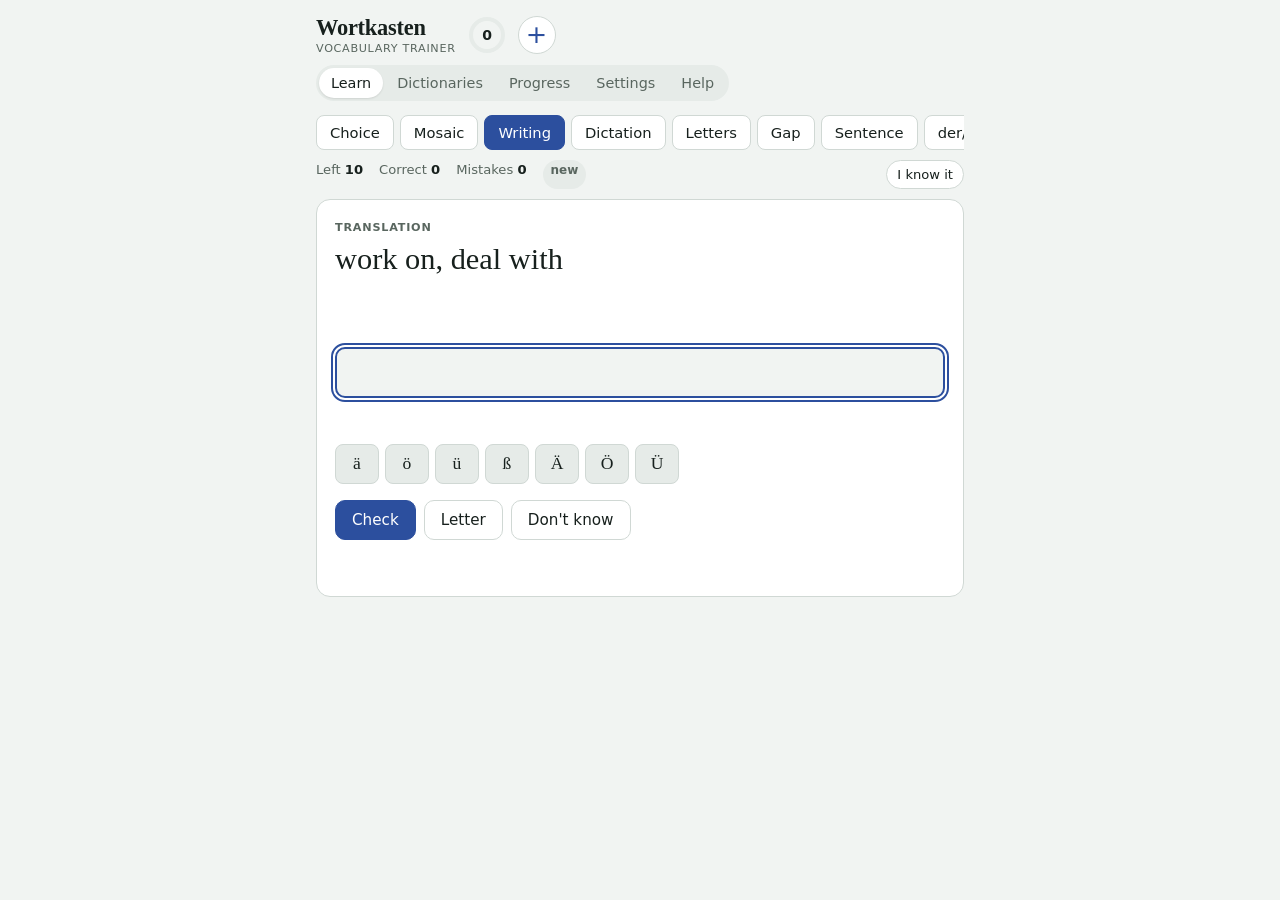
==== commit 43b7137c: "Add files via upload" ====
--- a/index.html
+++ b/index.html
@@ -778,7 +778,7 @@
 
 /* ===================== scheduling ===================== */
 const addDays=(ts,n)=>{const d=new Date(ts);d.setHours(0,0,0,0);d.setDate(d.getDate()+n);return d.getTime();};
-function setStage(w,i){const st=S.settings.repeat.stages[i];w.stage=i+1;w.hits=0;w.due=addDays(w.lday,st.after);w.dl=addDays(w.lday,Math.max(st.deadline,st.after));}
+function setStage(w,i){const st=S.settings.repeat.stages[i];w.stage=i+1;w.hits=0;w.due=addDays(w.lday,st.after);w.dl=addDays(w.lday,Math.max(st.deadline,st.after));w.wf=0;}
 function toReview(w){
   if(!w.ld0)w.ld0=dayKey();w.revErr=0;   // ld0: the day the word was first learned (for statistics)
   const st=S.settings.repeat.stages;
@@ -914,8 +914,12 @@
   const qRev=phrase?(g.revPhrase||0):recall?(g.revRecall||0):0;
   const qNew=phrase?0:recall?(g.newRecall||0):(g.newRecog||0);
   const seen=w=>w.last||0;
-  const rev=qRev<=0?[]:pool.filter(w=>w.st==='review'&&(phrase||(w.due<=now&&w.rday!==today)))
-    .sort((a,b)=>phrase?seen(a)-seen(b):(a.due-b.due)||(seen(a)-seen(b))).map(w=>w.id);
+  // due reviews: those past their deadline first (oldest first), all others mixed at random across all reviews,
+  // so a large batch on one review cannot hold up the others
+  const t0=dayStart(0),late=w=>w.dl<t0||(w.wf&&w.wf>w.due);
+  const cand=qRev<=0?[]:pool.filter(w=>w.st==='review'&&(phrase||(w.due<=now&&w.rday!==today)));
+  const rev=(phrase?cand.sort((a,b)=>seen(a)-seen(b))
+    :[...cand.filter(late).sort((a,b)=>a.due-b.due),...shuffle(cand.filter(w=>!late(w)))]).map(w=>w.id);
   const learning=pool.filter(w=>w.st==='learning'&&(!phrase||!w.sd||w.sd<today))
     .sort(recall||phrase?(a,b)=>(resting(a,now,type)-resting(b,now,type))||(seen(a)-seen(b))||a.sc-b.sc
                         :(a,b)=>(resting(a,now,type)-resting(b,now,type))||a.sc-b.sc||b.err-a.err).map(w=>w.id);
@@ -1867,7 +1871,7 @@
 <li>Go to <b>Learn</b>, pick an exercise at the top and answer. A round has 12 tasks. A word you get wrong comes back after at least 3 other rounds, so you answer it from memory, not from the last minute.</li></ol></section>
 <section><h3>How memorising works</h3>
 <p>Every answer earns the word points: each exercise has a base price, and mistakes and hints only make it smaller, never below zero. Choice: 6, with a mistake 2. Mosaic: 4, with a mistake 2. Writing: 12, minus 3 once for an answer with a mistake, minus 1 for each wrong letter and for each hint you switched on. Gap: 12 and Dictation: 10, the same way. Letters: 6 minus 1 per wrong letter. Sentence: 8 minus 1 per word you put in the wrong place. der/die/das: 1. “Don't know” gives 0. A word with a mistake comes back after at least 3 other rounds.</p>
-<p>From 50 points on, a word earns points only in Writing and Gap. At 80 points (the score is not cut off there) it counts as learned and moves to review: it comes back on days 2, 5, 8, 15 and 30 after that and can be reviewed on any day up to the deadline (days 4, 7, 11, 21 and 40); each time one correct answer is enough. Reviews count only in Writing and Gap, and there a review word comes at most once a day. A mistake in review 1 or 2 sends the word back to learning with 72 points. From review 3 on, a mistake moves the word one review back and the schedule shifts; two mistakes in a row send it back to learning with 72 points. If a deadline passes while you were practising, there is no penalty: the word simply waits at the front of the queue. Only if you did not practise at all in that time does it lose 10% of its score, rounded down; below 80 it goes back to learning.</p>
+<p>From 50 points on, a word earns points only in Writing and Gap. At 80 points (the score is not cut off there) it counts as learned and moves to review: it comes back on days 2, 5, 8, 15 and 30 after that and can be reviewed on any day up to the deadline (days 4, 7, 11, 21 and 40); each time one correct answer is enough. Reviews count only in Writing and Gap, and there a review word comes at most once a day. Words due for review are mixed at random across all reviews; those past their deadline come first. A mistake in review 1 or 2 sends the word back to learning with 72 points. From review 3 on, a mistake moves the word one review back and the schedule shifts; two mistakes in a row send it back to learning with 72 points. If a deadline passes while you were practising, there is no penalty: the word simply waits at the front of the queue. Only if you did not practise at all in that time does it lose 10% of its score, rounded down; below 80 it goes back to learning.</p>
 <p>A word earns at most 42 points a day; an answer that starts below the limit counts in full, after that an answer brings 2 points. So a word needs at least two days to be learned, however many rounds you do.</p>
 <p>If you skip practice for more than two days, words in learning slowly lose points. This is the “ice slide”.</p>
 <p>A round of 12 is put together like this. Choice, Mosaic, Dictation and Letters: 5 new words and 7 words in learning, lowest score first, no reviews. Writing and Gap: 6 reviews and 6 words in learning (the ones you have not seen longest first), no new words. Sentence: 5 reviews and 7 words in learning that you started before today. If a box runs short, words in learning fill the round. At most 10 new words a day. With <b>one dictionary at a time</b>, new words come only from the top active dictionary until it has none left, so switching between dictionaries does not scatter your attention. All numbers can be changed in Settings.</p></section>
@@ -1899,7 +1903,7 @@
 <section><h3>About</h3>
 <p>Wortkasten is inspired by BX Language acquisition (bxmemo.com).</p>
 <p>© 2026 Wortkasten. Code: MIT licence. Ready-made dictionaries: CC BY 4.0. Excel files are read with SheetJS (Apache 2.0). Fonts: Golos Text and Literata (SIL Open Font License).</p>
-<p class="note">Version 2026-11-22</p></section>`,
+<p class="note">Version 2026-11-23</p></section>`,
 de:`<h2 class="h">So funktioniert Wortkasten</h2>
 ${tgSec('Telegram-Kanal','Neuigkeiten, neue Wörterbücher und Tipps: @wortkasten')}
 <section><h3>Erste Schritte</h3><ol>
@@ -1908,7 +1912,7 @@
 <li>Geh zu <b>Lernen</b>, wähle oben eine Übung und antworte. Eine Runde hat 12 Aufgaben. Ein falsch beantwortetes Wort kommt frühestens nach 3 anderen Runden wieder, damit du es aus dem Gedächtnis beantwortest und nicht aus der letzten Minute.</li></ol></section>
 <section><h3>So funktioniert das Einprägen</h3>
 <p>Jede Antwort bringt dem Wort Punkte: Jede Übung hat einen Grundpreis, Fehler und Hinweise machen ihn nur kleiner, nie unter null. Auswahl: 6, mit Fehler 2. Mosaik: 4, mit Fehler 2. Schreiben: 12, minus 3 einmal für eine Antwort mit Fehler, minus 1 für jeden falschen Buchstaben und für jeden eingeschalteten Hinweis. Lücke: 12 und Diktat: 10, genauso. Buchstaben: 6 minus 1 pro falschem Buchstaben. Satz: 8 minus 1 pro Wort an der falschen Stelle. der/die/das: 1. „Weiß nicht“ bringt 0. Ein Wort mit Fehler kommt frühestens nach 3 anderen Runden wieder.</p>
-<p>Ab 50 Punkten bekommt ein Wort Punkte nur noch beim Schreiben und in der Lücke. Bei 80 Punkten (darüber wird nicht abgeschnitten) gilt es als gelernt und kommt in die Wiederholung: am 2., 5., 8., 15. und 30. Tag danach erscheint es wieder und kann an jedem Tag bis zur Frist wiederholt werden (Tag 4, 7, 11, 21 und 40); jedes Mal genügt eine richtige Antwort. Wiederholungen zählen nur beim Schreiben und in der Lücke, und dort kommt ein Wort höchstens einmal am Tag. Ein Fehler in der 1. oder 2. Wiederholung schickt das Wort mit 72 Punkten zurück ins Lernen. Ab der 3. Wiederholung setzt ein Fehler das Wort eine Wiederholung zurück, und der Zeitplan verschiebt sich; zwei Fehler hintereinander schicken es mit 72 Punkten zurück ins Lernen. Läuft eine Frist ab, während du geübt hast, gibt es keine Strafe: Das Wort wartet einfach vorne in der Schlange. Nur wenn du in dieser Zeit gar nicht geübt hast, verliert es 10 % der Punkte, abgerundet; unter 80 geht es zurück ins Lernen.</p>
+<p>Ab 50 Punkten bekommt ein Wort Punkte nur noch beim Schreiben und in der Lücke. Bei 80 Punkten (darüber wird nicht abgeschnitten) gilt es als gelernt und kommt in die Wiederholung: am 2., 5., 8., 15. und 30. Tag danach erscheint es wieder und kann an jedem Tag bis zur Frist wiederholt werden (Tag 4, 7, 11, 21 und 40); jedes Mal genügt eine richtige Antwort. Wiederholungen zählen nur beim Schreiben und in der Lücke, und dort kommt ein Wort höchstens einmal am Tag. Fällige Wörter aus allen Wiederholungen werden zufällig gemischt; die mit abgelaufener Frist kommen zuerst. Ein Fehler in der 1. oder 2. Wiederholung schickt das Wort mit 72 Punkten zurück ins Lernen. Ab der 3. Wiederholung setzt ein Fehler das Wort eine Wiederholung zurück, und der Zeitplan verschiebt sich; zwei Fehler hintereinander schicken es mit 72 Punkten zurück ins Lernen. Läuft eine Frist ab, während du geübt hast, gibt es keine Strafe: Das Wort wartet einfach vorne in der Schlange. Nur wenn du in dieser Zeit gar nicht geübt hast, verliert es 10 % der Punkte, abgerundet; unter 80 geht es zurück ins Lernen.</p>
 <p>Ein Wort bekommt höchstens 42 Punkte am Tag; eine Antwort, die unter dem Limit beginnt, zählt voll, danach bringt eine Antwort 2 Punkte. So braucht ein Wort mindestens zwei Tage, egal wie viele Runden du machst.</p>
 <p>Wenn du länger als zwei Tage pausierst, verlieren Wörter im Lernen langsam Punkte. Das ist die „Eisrutsche“.</p>
 <p>Eine Runde mit 12 Aufgaben setzt sich so zusammen. Auswahl, Mosaik, Diktat und Buchstaben: 5 neue Wörter und 7 Wörter im Lernen, die mit den wenigsten Punkten zuerst, keine Wiederholungen. Schreiben und Lücke: 6 Wiederholungen und 6 Wörter im Lernen (die am längsten nicht gesehenen zuerst), keine neuen. Satz: 5 Wiederholungen und 7 Wörter im Lernen, die vor heute begonnen wurden. Fehlt etwas, füllen Wörter im Lernen die Runde auf. Höchstens 10 neue Wörter am Tag. Mit <b>ein Wörterbuch nach dem anderen</b> kommen neue Wörter nur aus dem obersten aktiven Wörterbuch, bis es keine mehr hat. So verzettelst du dich nicht zwischen mehreren Wörterbüchern. Alle Zahlen lassen sich in den Einstellungen ändern.</p></section>
@@ -1940,7 +1944,7 @@
 <section><h3>Über die App</h3>
 <p>Wortkasten ist inspiriert von BX Language acquisition (bxmemo.com).</p>
 <p>© 2026 Wortkasten. Code: MIT-Lizenz. Fertige Wörterbücher: CC BY 4.0. Excel-Dateien werden mit SheetJS gelesen (Apache 2.0). Schriften: Golos Text und Literata (SIL Open Font License).</p>
-<p class="note">Version 2026-11-22</p></section>`,
+<p class="note">Version 2026-11-23</p></section>`,
 be:`<h2 class="h">Як карыстацца Wortkasten</h2>
 ${tgSec('Тэлеграм-канал','Навіны, новыя слоўнікі і парады: @wortkasten')}
 <section><h3>З чаго пачаць</h3><ol>
@@ -1949,7 +1953,7 @@
 <li>Перайдзіце ў <b>Вучыць</b>, выберыце ўверсе практыкаванне і адказвайце. У раўндзе 12 заданняў. Слова з памылкай вяртаецца не раней, чым праз 3 іншыя раўнды, каб вы адказвалі па памяці, а не па апошняй хвіліне.</li></ol></section>
 <section><h3>Як працуе запамінанне</h3>
 <p>Кожны адказ дае слову балы: у кожнага практыкавання ёсць базавы кошт, а памылкі і падказкі толькі памяншаюць яго, але не ніжэй за нуль. Варыянт: 6, з памылкай 2. Мазаіка: 4, з памылкай 2. Напісанне: 12, мінус 3 адзін раз за адказ з памылкай, мінус 1 за кожную няправільную літару і за кожную ўключаную падказку. Пропуск: 12 і Дыктоўка: 10, гэтак жа. Літары: 6 мінус 1 за кожную няправільную літару. Фраза: 8 мінус 1 за кожнае слова не на сваім месцы. der/die/das: 1. «Не ведаю» дае 0. Слова з памылкай вяртаецца не раней, чым праз 3 іншыя раўнды.</p>
-<p>З 50 балаў слова атрымлівае балы толькі ў Напісанні і Пропуску. Пры 80 балах (вышэй не абразаецца) яно лічыцца вывучаным і пераходзіць у паўтор: на 2, 5, 8, 15 і 30-ы дзень пасля гэтага яно вяртаецца, і паўтарыць яго можна ў любы дзень да тэрміну (4, 7, 11, 21 і 40-ы дзень); кожны раз дастаткова аднаго правільнага адказу. Паўторы залічваюцца толькі ў Напісанні і Пропуску, і там слова з’яўляецца не часцей за раз на дзень. Памылка ў 1-м або 2-м паўторы вяртае слова ў вывучэнне з 72 баламі. З 3-га паўтору памылка адсоўвае слова на адзін паўтор назад, і расклад зрушваецца; дзве памылкі запар вяртаюць яго ў вывучэнне з 72 баламі. Калі тэрмін мінуў, пакуль вы займаліся, штрафу няма: слова проста чакае ў пачатку чаргі. Толькі калі вы за гэты час зусім не займаліся, яно губляе 10% балаў з акругленнем уніз; ніжэй за 80 яно вяртаецца ў вывучэнне.</p>
+<p>З 50 балаў слова атрымлівае балы толькі ў Напісанні і Пропуску. Пры 80 балах (вышэй не абразаецца) яно лічыцца вывучаным і пераходзіць у паўтор: на 2, 5, 8, 15 і 30-ы дзень пасля гэтага яно вяртаецца, і паўтарыць яго можна ў любы дзень да тэрміну (4, 7, 11, 21 і 40-ы дзень); кожны раз дастаткова аднаго правільнага адказу. Паўторы залічваюцца толькі ў Напісанні і Пропуску, і там слова з’яўляецца не часцей за раз на дзень. Словы, якім пара паўтарацца, перамешваюцца выпадкова з усіх паўтораў; тыя, у каго тэрмін мінуў, ідуць першымі. Памылка ў 1-м або 2-м паўторы вяртае слова ў вывучэнне з 72 баламі. З 3-га паўтору памылка адсоўвае слова на адзін паўтор назад, і расклад зрушваецца; дзве памылкі запар вяртаюць яго ў вывучэнне з 72 баламі. Калі тэрмін мінуў, пакуль вы займаліся, штрафу няма: слова проста чакае ў пачатку чаргі. Толькі калі вы за гэты час зусім не займаліся, яно губляе 10% балаў з акругленнем уніз; ніжэй за 80 яно вяртаецца ў вывучэнне.</p>
 <p>Слова атрымлівае не больш за 42 балы за дзень; адказ, які пачынаецца ніжэй за ліміт, залічваецца цалкам, пасля гэтага адказ дае 2 балы. Таму слова вывучаецца не менш чым за два дні, колькі б раўндаў вы ні рабілі.</p>
 <p>Калі вы не займаецеся больш за два дні, словы ў вывучэнні паступова губляюць балы. Гэта «ледзяная горка».</p>
 <p>Раўнд з 12 заданняў складаецца так. Варыянт, Мазаіка, Дыктоўка і Літары: 5 новых слоў і 7 з вывучэння, спачатку тыя, у каго менш балаў, без паўтораў. Напісанне і Пропуск: 6 паўтораў і 6 слоў з вывучэння (спачатку тыя, якіх вы даўжэй не бачылі), без новых. Фраза: 5 паўтораў і 7 слоў з вывучэння, пачатых да сёння. Калі нейкай скрыні не хапае, раўнд дапаўняецца словамі з вывучэння. Не больш за 10 новых слоў у дзень. У рэжыме <b>па чарзе слоўнікаў</b> новыя словы бяруцца толькі з верхняга актыўнага слоўніка, пакуль у ім не скончацца, таму пераключэнне паміж слоўнікамі не распыляе ўвагу. Усе лічбы можна змяніць у наладах.</p></section>
@@ -1981,7 +1985,7 @@
 <section><h3>Пра праграму</h3>
 <p>Wortkasten натхнёны праграмай BX Language acquisition (bxmemo.com).</p>
 <p>© 2026 Wortkasten. Код: ліцэнзія MIT. Гатовыя слоўнікі: CC BY 4.0. Файлы Excel чытаюцца з дапамогай SheetJS (Apache 2.0). Шрыфты: Golos Text і Literata (SIL Open Font License).</p>
-<p class="note">Версія 2026-11-22</p></section>`
+<p class="note">Версія 2026-11-23</p></section>`
 };
 function renderHelp(){view.innerHTML=`<article class="help">${HELP[L]||HELP.en}</article>`;}
 
